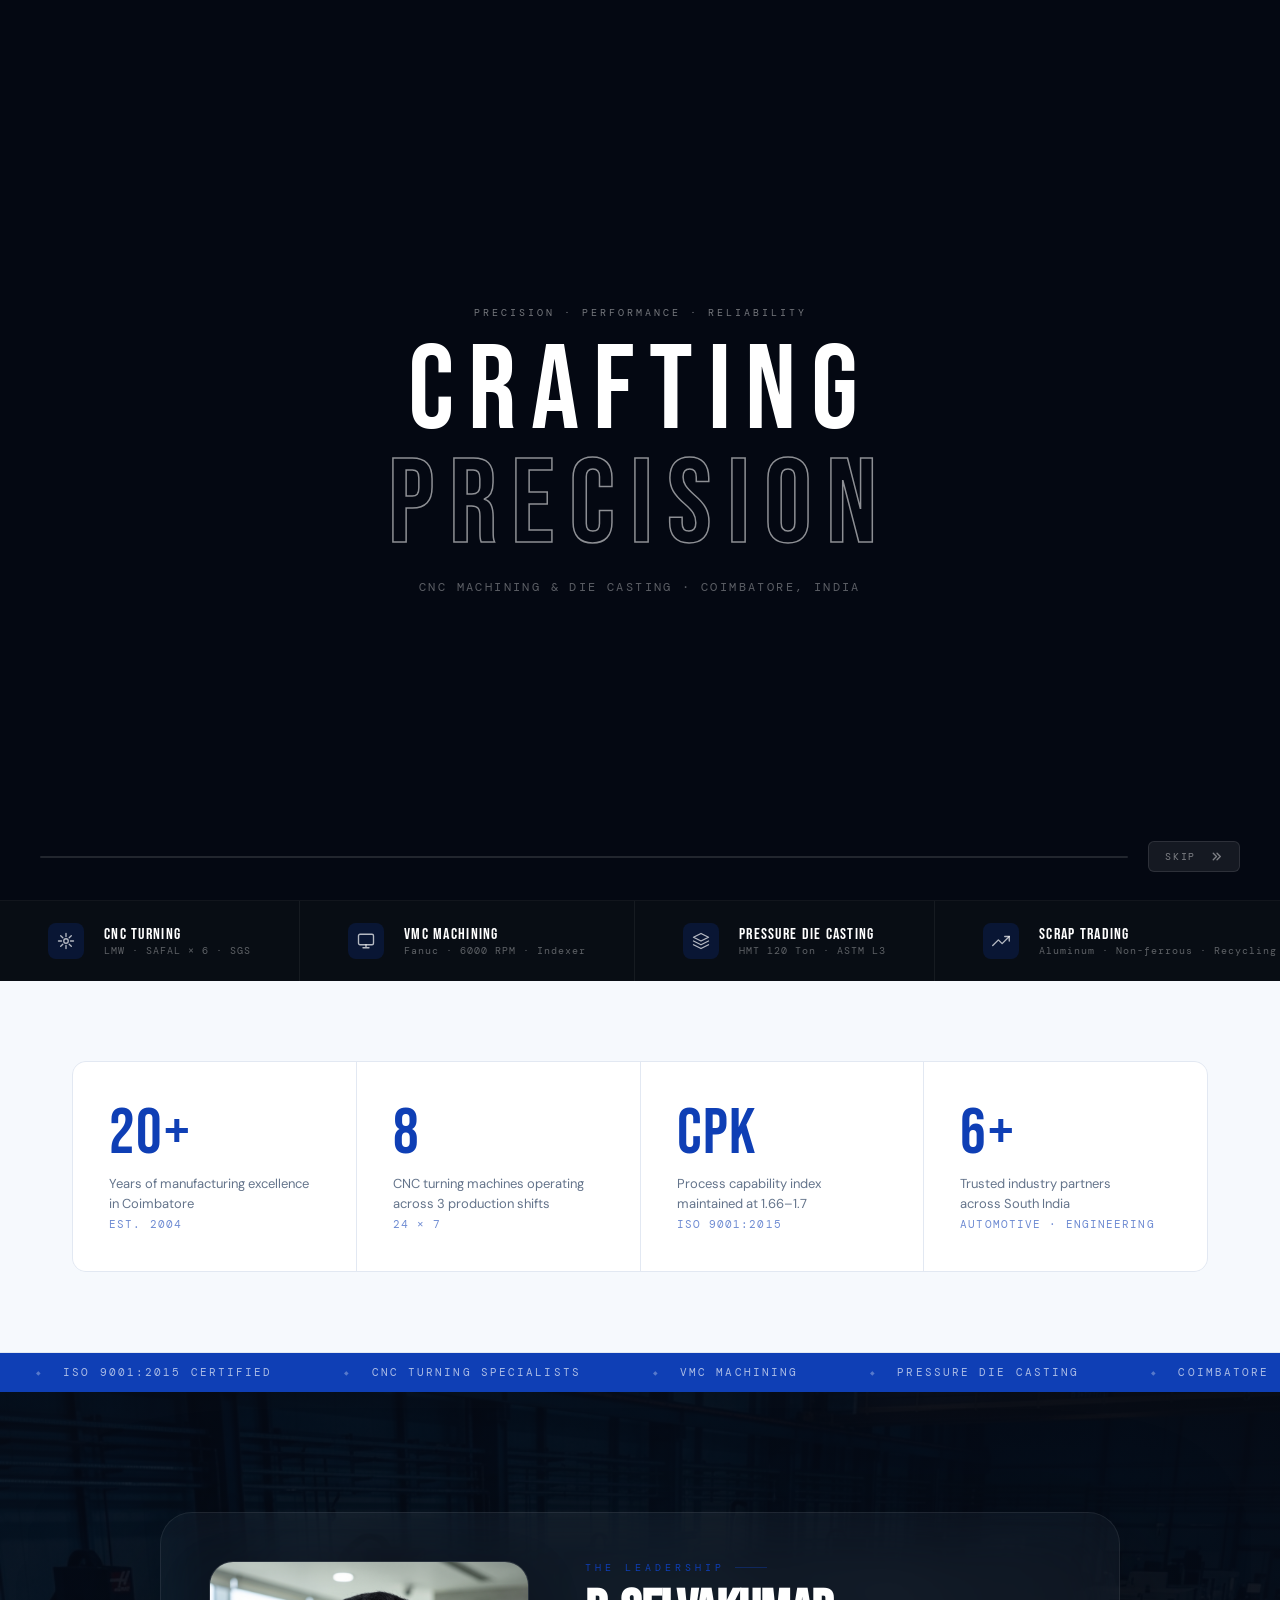
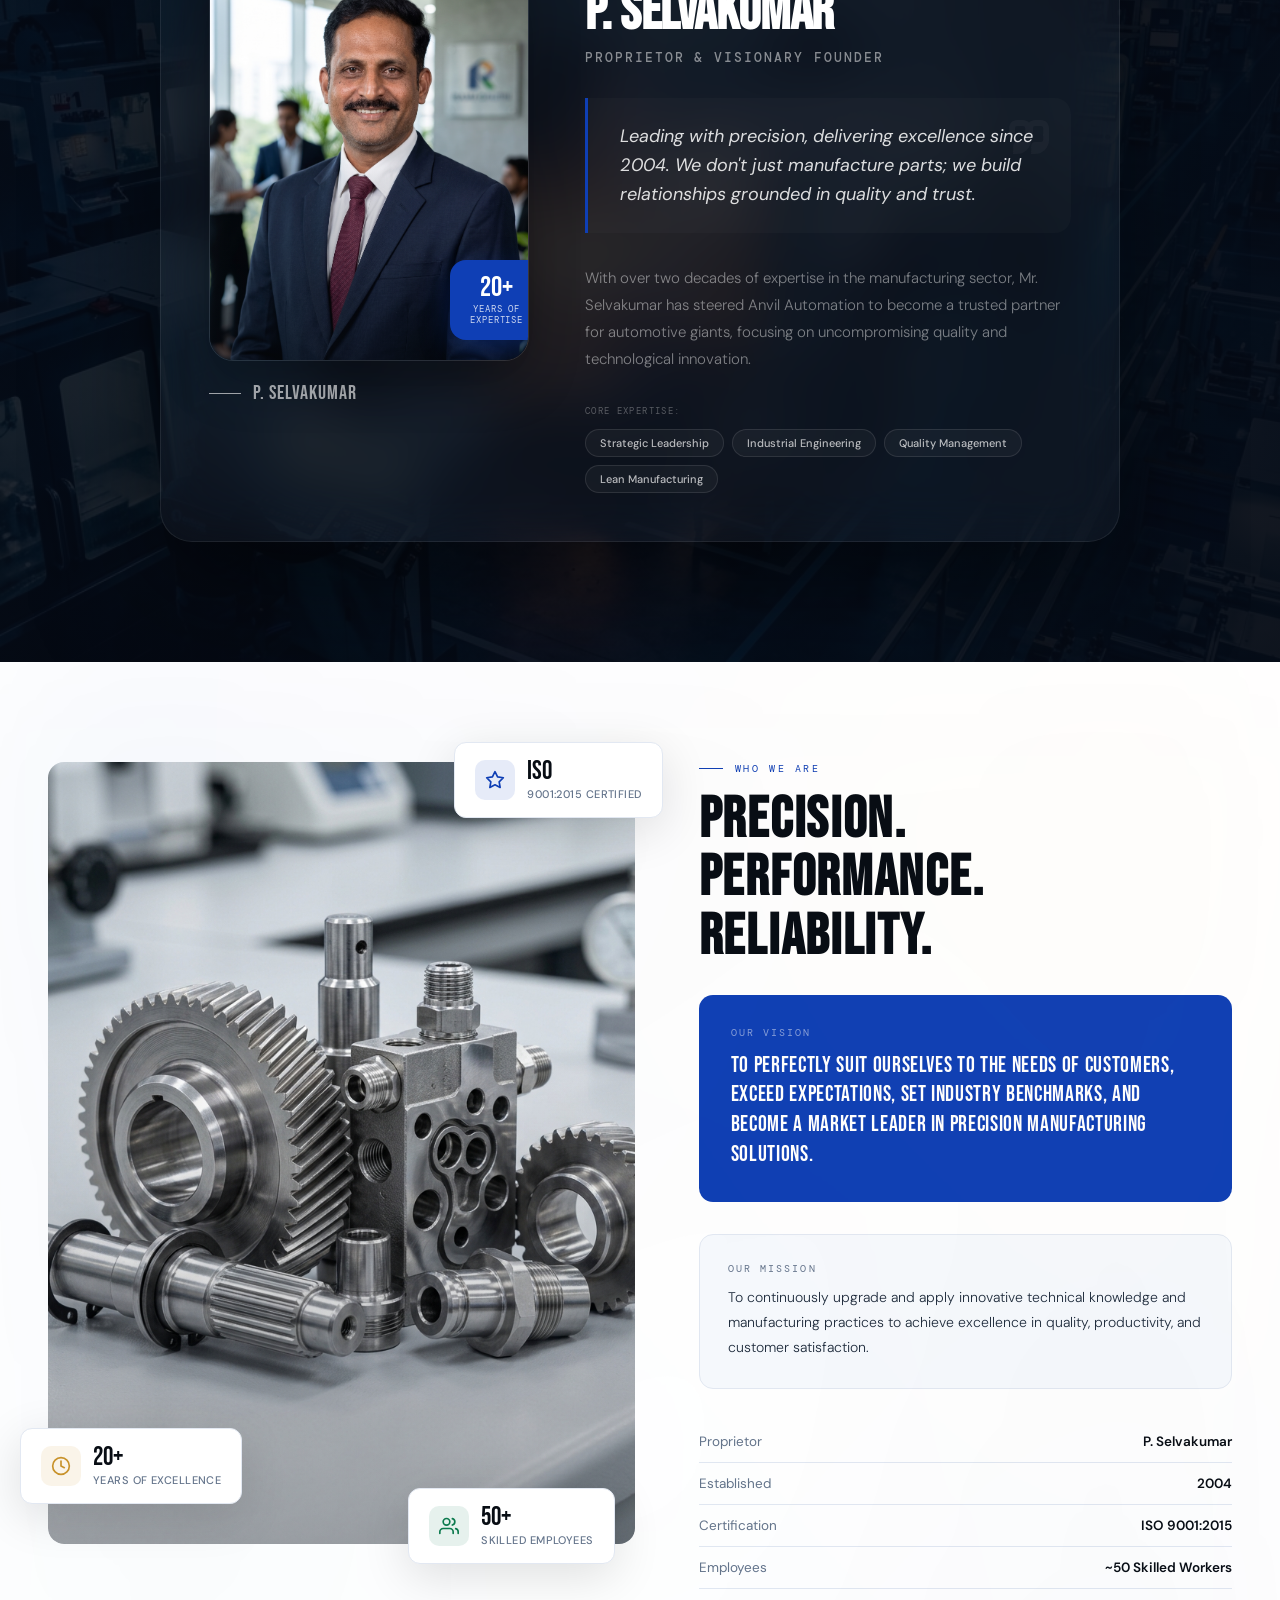
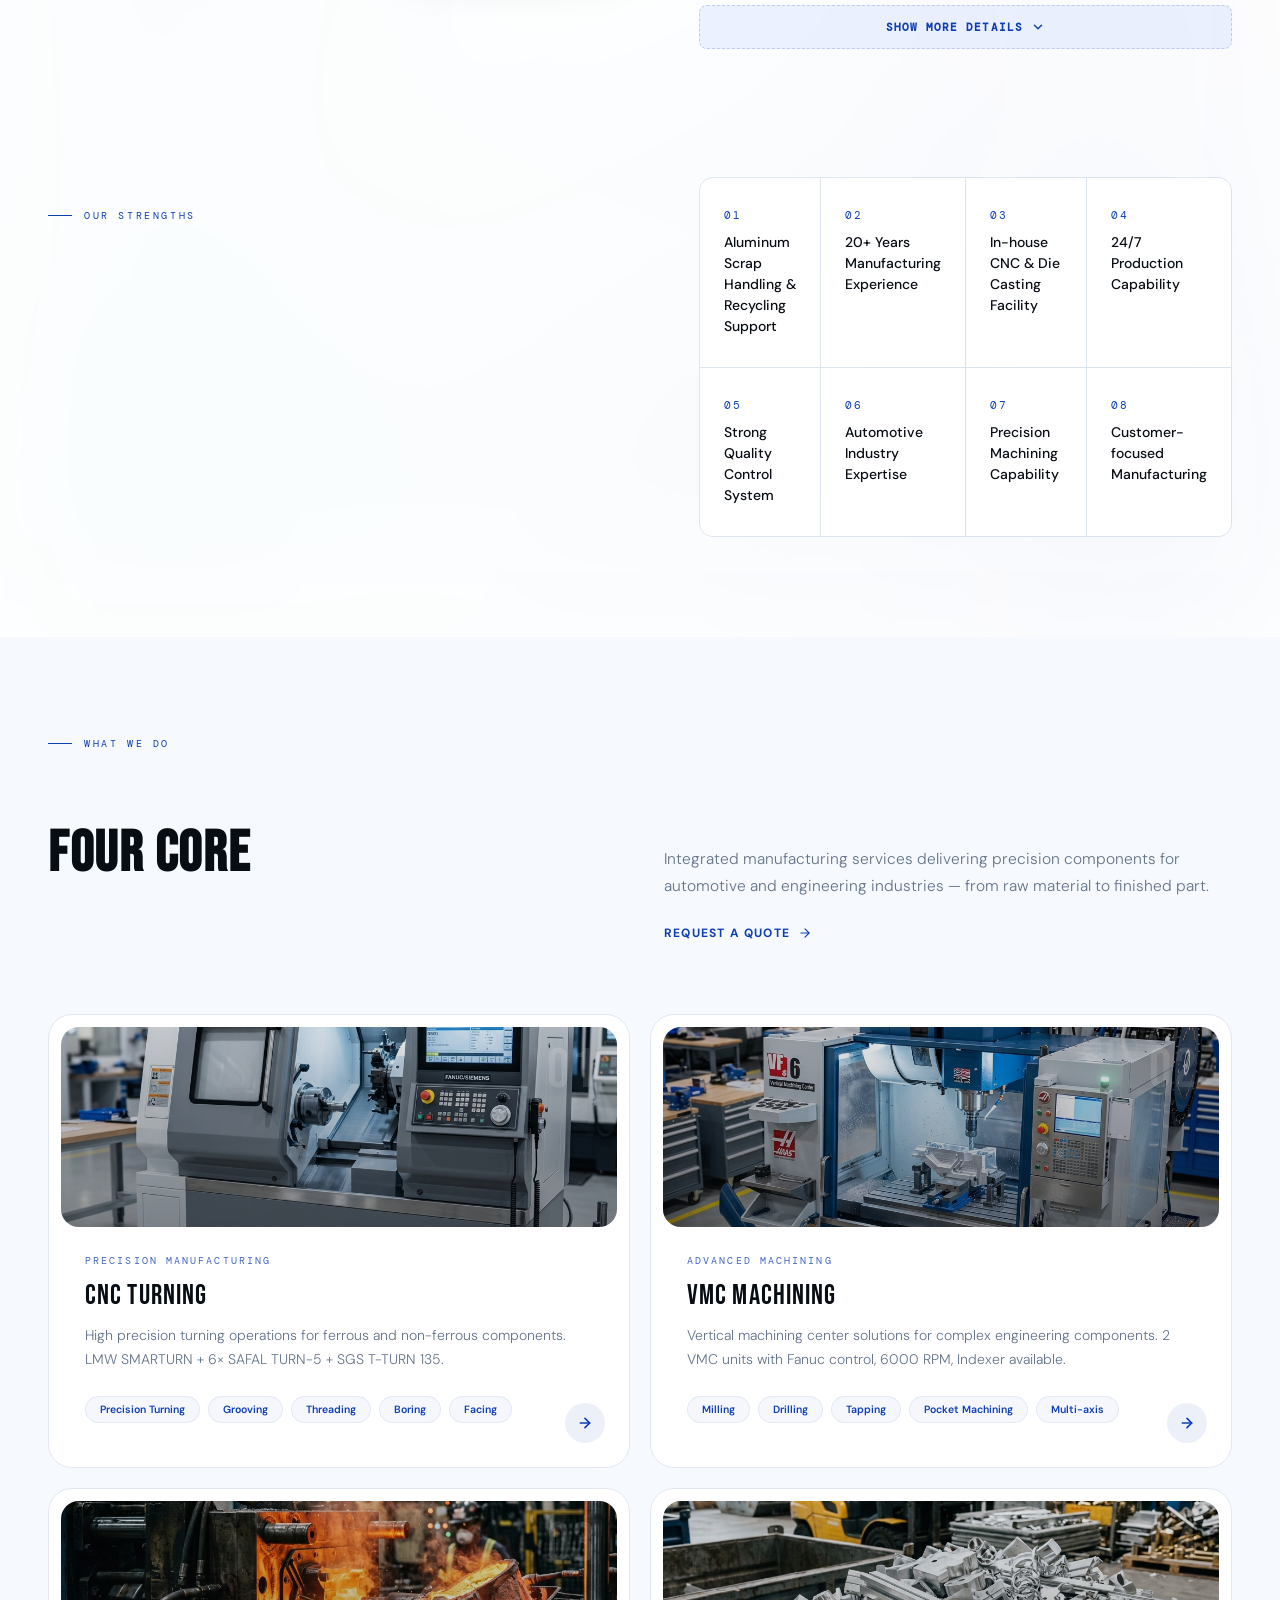
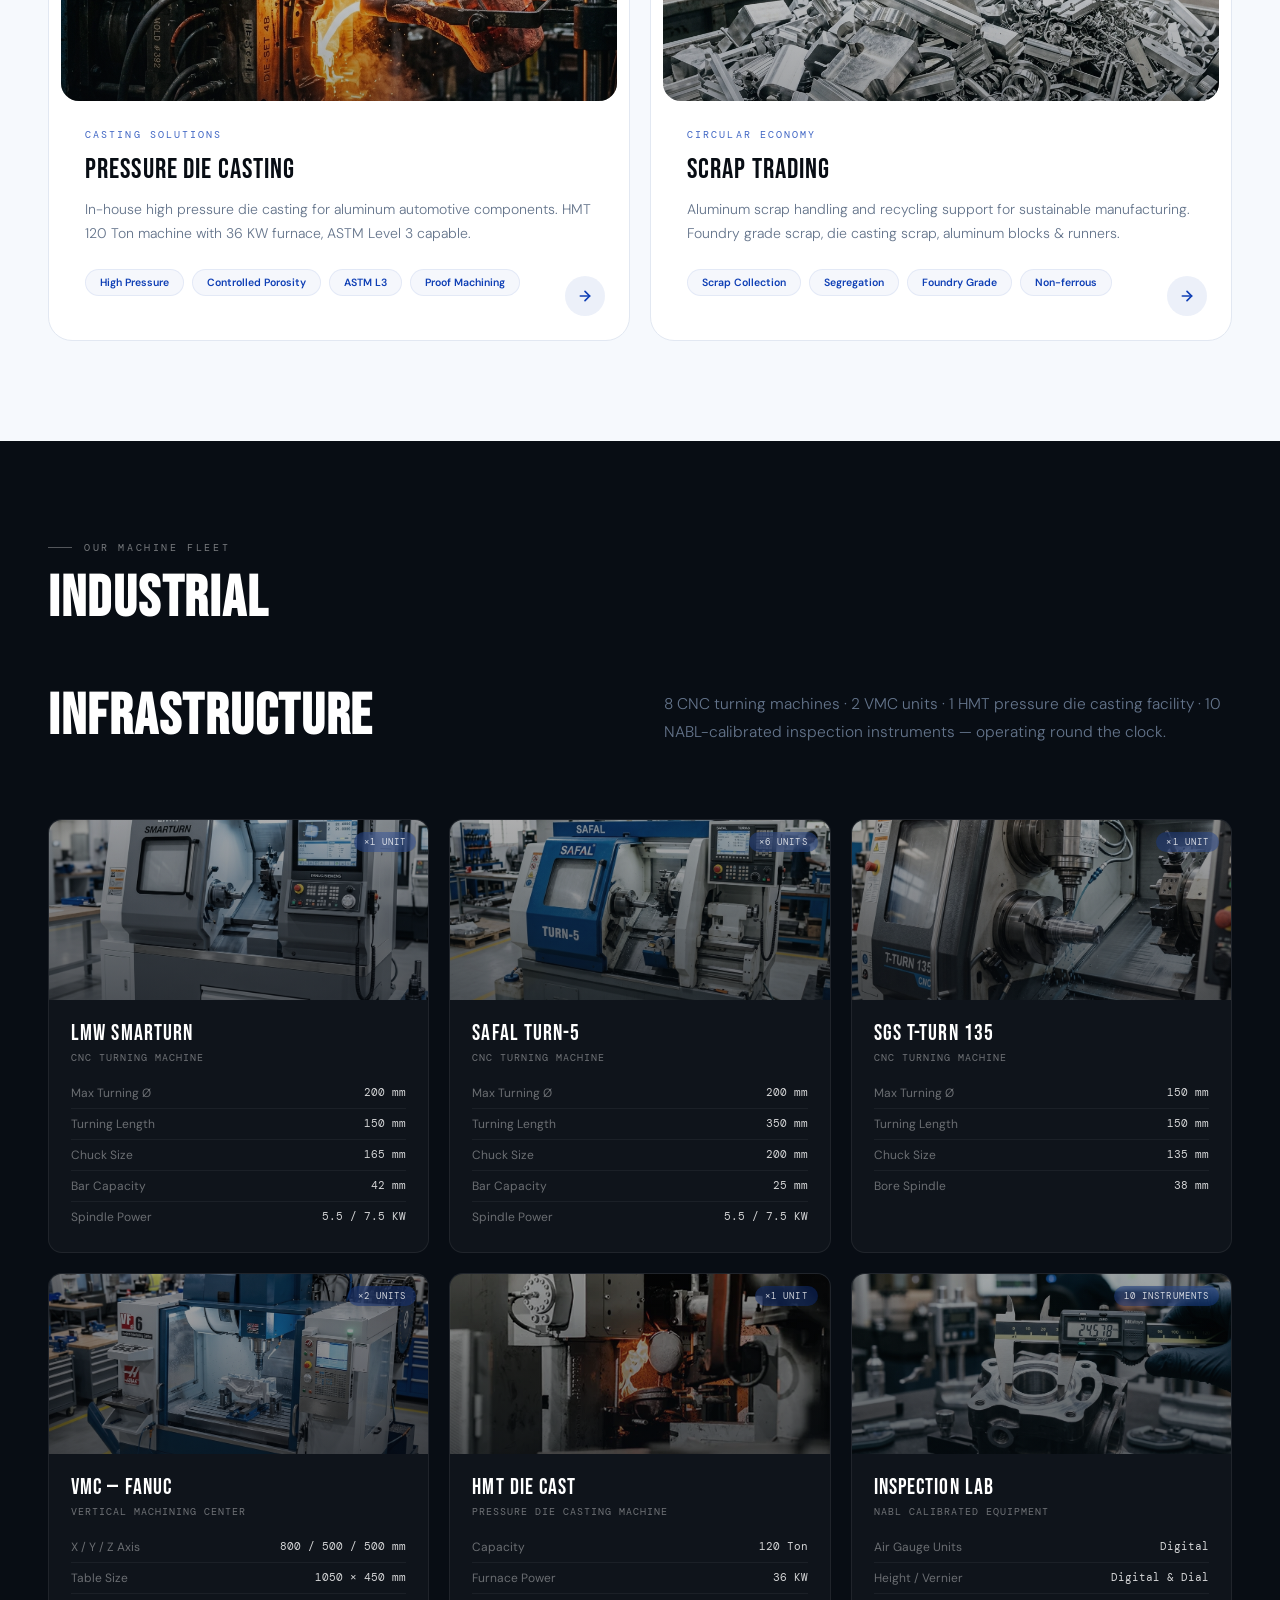
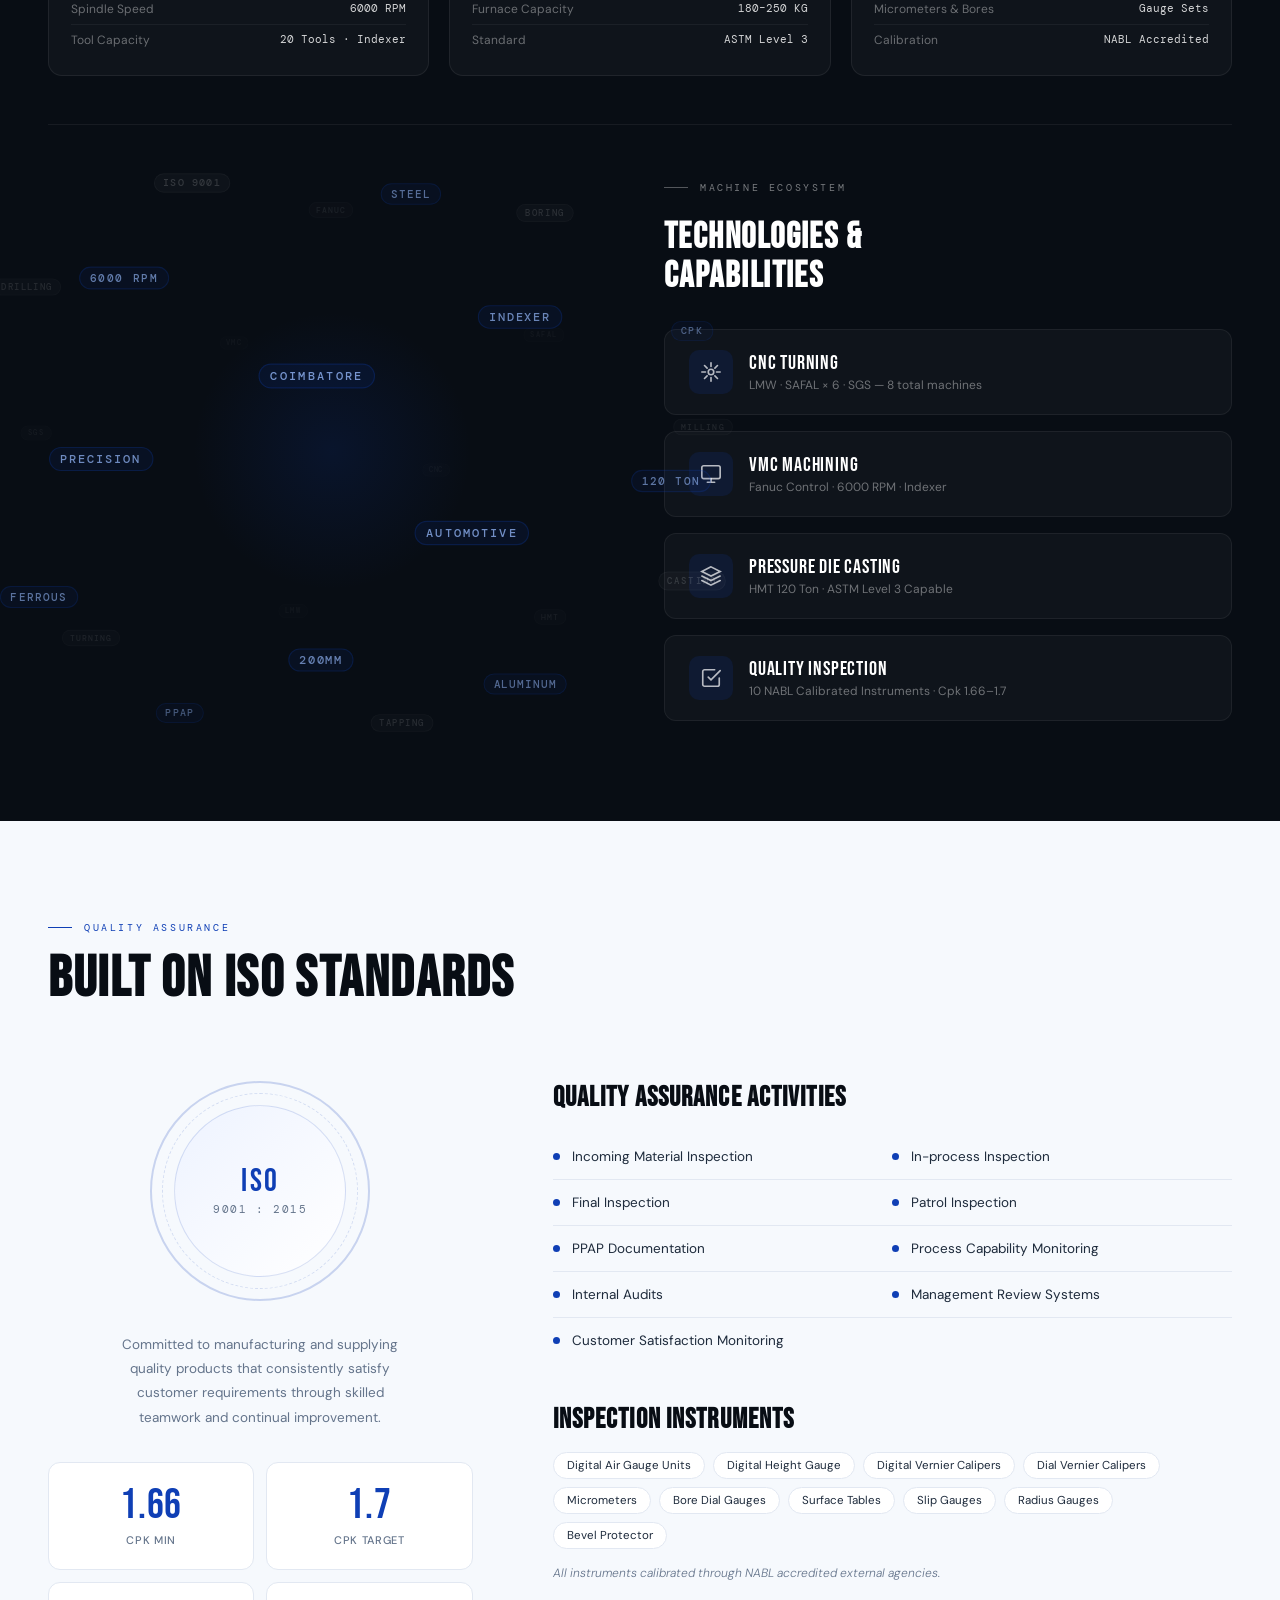
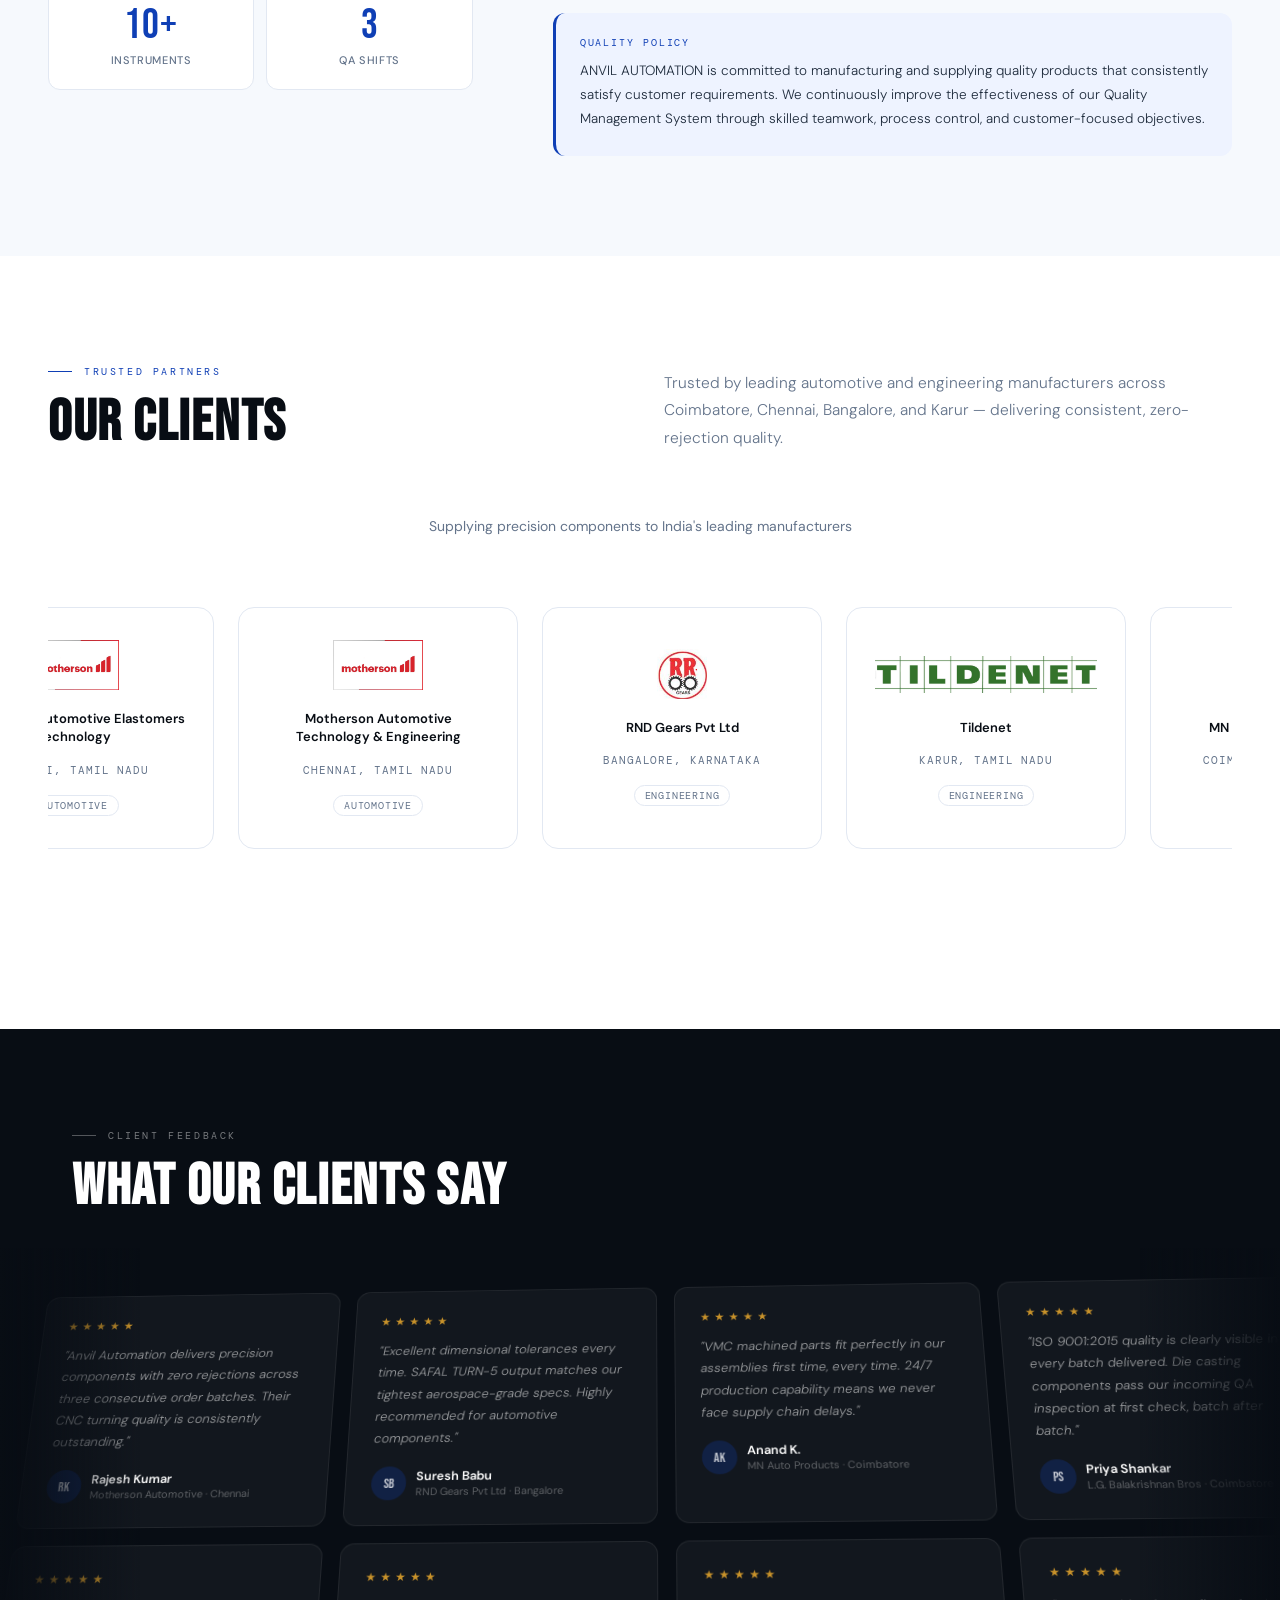
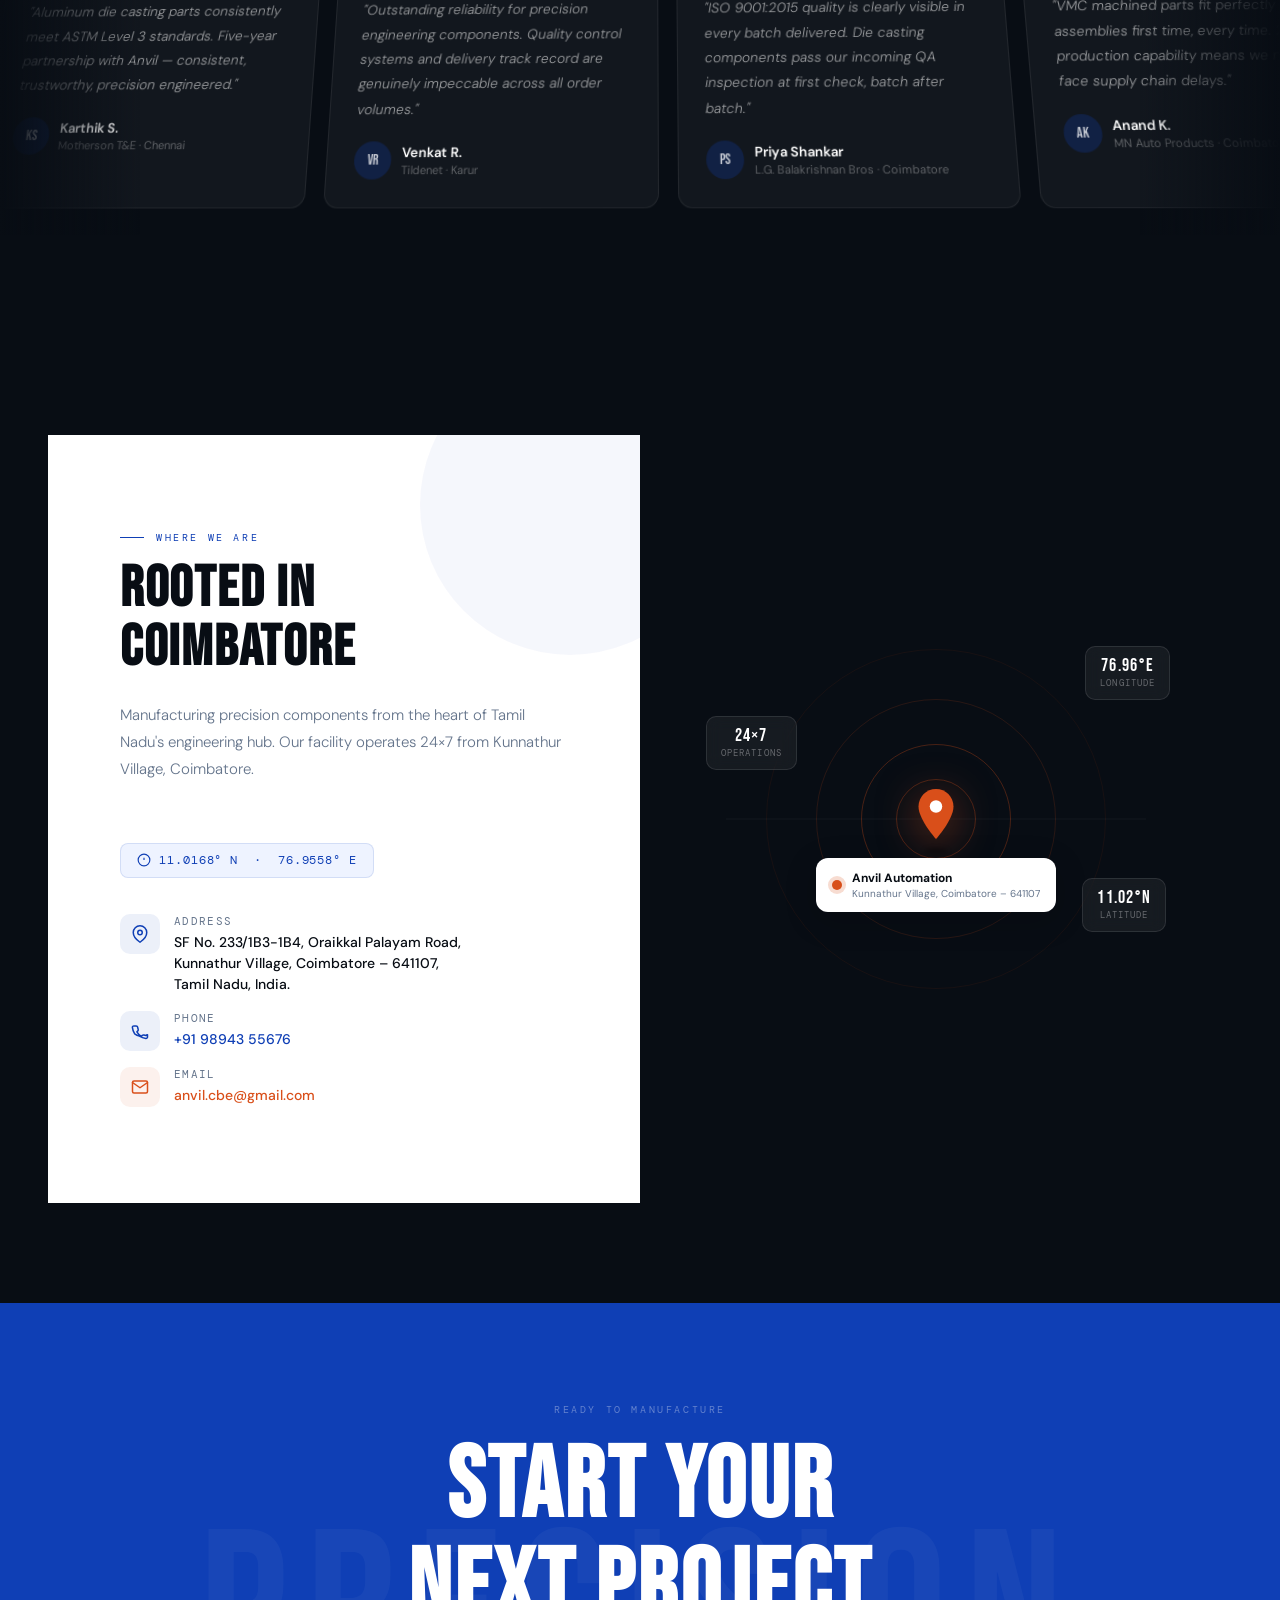
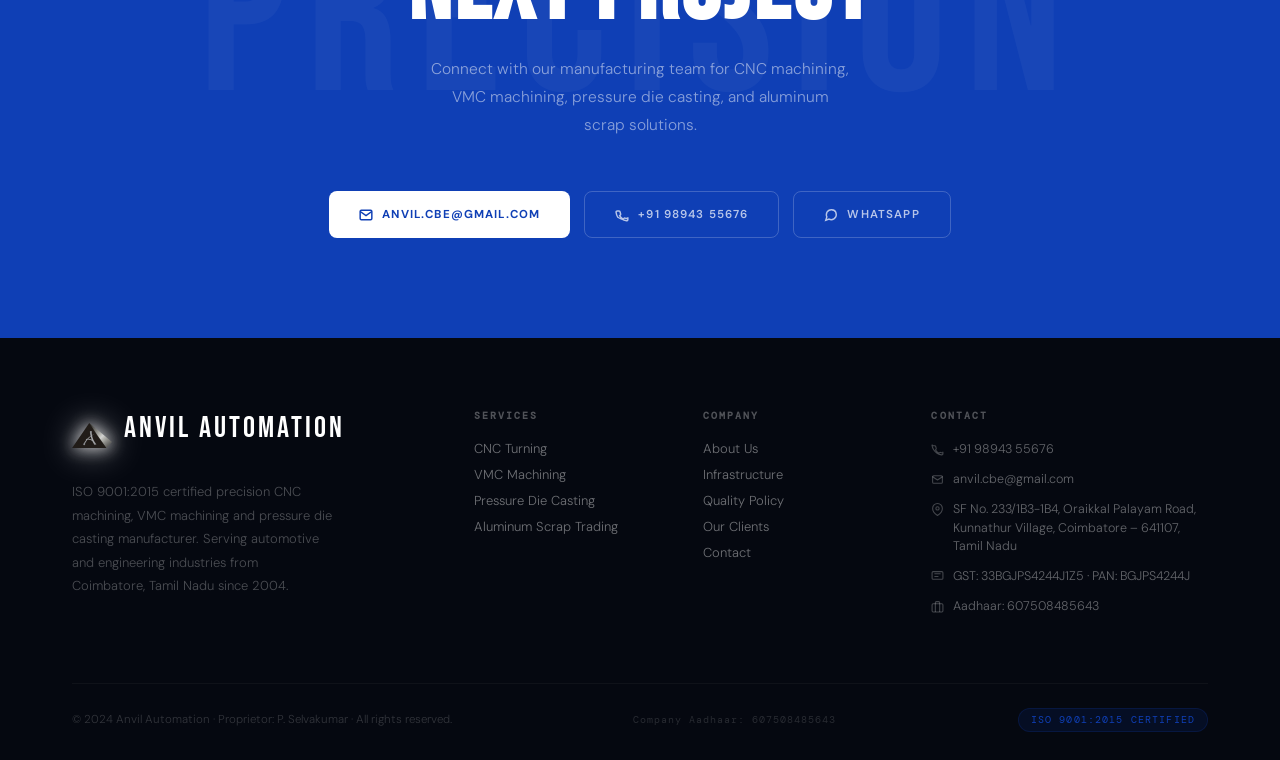
==== index.html @ 71ab4eb5 "updated the intro animation" ====
<!DOCTYPE html>
<html lang="en">

<head>
  <meta charset="UTF-8">
  <meta name="viewport" content="width=device-width, initial-scale=1.0">
  <title>Anvil Automation — Precision CNC Machining & Die Casting, Coimbatore</title>
  <meta name="description"
    content="ISO 9001:2015 certified CNC machining, VMC machining and pressure die casting manufacturer in Coimbatore, Tamil Nadu since 2004.">
  <link rel="preconnect" href="https://fonts.googleapis.com">
  <link
    href="https://fonts.googleapis.com/css2?family=Bebas+Neue&family=DM+Sans:ital,wght@0,300;0,400;0,500;0,600;1,300&family=DM+Mono:wght@400;500&display=swap"
    rel="stylesheet">
  <link rel="stylesheet" href="css/anvil_automation_v2.css">
</head>

<body>

  <!-- INTRO ANIMATION -->
  <div id="introOverlay">
    <!-- Background Video -->
    <video id="introVideo" autoplay muted playsinline>
      <source src="assets/video/anvil_auto.mp4" type="video/mp4">
    </video>

    <!-- Dark gradient layers for legibility -->
    <div class="intro-layer intro-grad-top"></div>
    <div class="intro-layer intro-grad-bottom"></div>
    <div class="intro-layer intro-vignette"></div>

    <!-- Center: Cinematic Title -->
    <div class="intro-center">
      <div class="intro-eyebrow">Precision · Performance · Reliability</div>
      <div class="intro-title-wrap">
        <span class="intro-title-word">CRAFTING</span>
        <span class="intro-title-word accent">PRECISION</span>
      </div>
      <div class="intro-sub">CNC Machining &amp; Die Casting · Coimbatore, India</div>
    </div>

    <!-- Bottom: Progress bar + Skip -->
    <div class="intro-footer">
      <div class="intro-progress-track">
        <div class="intro-progress-bar" id="introProgressBar"></div>
      </div>
      <button class="intro-skip" onclick="skipIntro()">Skip&nbsp;<svg viewBox="0 0 24 24">
          <polyline points="13 18 19 12 13 6" />
          <polyline points="6 18 12 12 6 6" />
        </svg></button>
    </div>
  </div>

  <!-- CURSOR -->
  <div id="cDot"></div>
  <div id="cRing"></div>
  <!-- PROGRESS -->
  <div id="prog"></div>

  <!-- FLOATING CONTACT DOCK -->
  <div class="dock" id="mainDock">
    <div class="dock-item">
      <a href="https://wa.me/919894355676" target="_blank" class="dock-btn wa">
        <svg viewBox="0 0 24 24" fill="currentColor"><path d="M17.472 14.382c-.297-.149-1.758-.867-2.03-.967-.273-.099-.471-.148-.67.15-.197.297-.767.966-.94 1.164-.173.199-.347.223-.644.075-.297-.15-1.255-.463-2.39-1.475-.883-.788-1.48-1.761-1.653-2.059-.173-.297-.018-.458.13-.606.134-.133.298-.347.446-.52.149-.174.198-.298.298-.497.099-.198.05-.371-.025-.52-.075-.149-.669-1.612-.916-2.207-.242-.579-.487-.5-.669-.51-.173-.008-.371-.01-.57-.01-.198 0-.52.074-.792.372-.272.297-1.04 1.016-1.04 2.479 0 1.462 1.065 2.875 1.213 3.074.149.198 2.096 3.2 5.077 4.487.709.306 1.262.489 1.694.625.712.227 1.36.195 1.871.118.571-.085 1.758-.719 2.006-1.413.248-.694.248-1.289.173-1.413-.074-.124-.272-.198-.57-.347m-5.421 7.403h-.004a9.87 9.87 0 01-5.031-1.378l-.361-.214-3.741.982.998-3.648-.235-.374a9.86 9.86 0 01-1.51-5.26c.001-5.45 4.436-9.884 9.888-9.884 2.64 0 5.122 1.03 6.988 2.898a9.825 9.825 0 012.893 6.994c-.003 5.45-4.437 9.884-9.885 9.884m8.413-18.297A11.815 11.815 0 0012.05 0C5.495 0 .16 5.335.157 11.892c0 2.096.547 4.142 1.588 5.945L.057 24l6.305-1.654a11.882 11.882 0 005.683 1.448h.005c6.554 0 11.89-5.335 11.893-11.893a11.821 11.821 0 00-3.48-8.413Z"/></svg>
      </a>
      <div class="dock-tip">WhatsApp</div>
    </div>
    <div class="dock-item">
      <a href="tel:+919894355676" class="dock-btn ph">
        <svg viewBox="0 0 24 24" fill="none" stroke="currentColor" stroke-width="2" stroke-linecap="round" stroke-linejoin="round"><path d="M22 16.92v3a2 2 0 01-2.18 2 19.79 19.79 0 01-8.63-3.07 19.5 19.5 0 01-6.29-6.29 19.79 19.79 0 01-3.07-8.67A2 2 0 013.83 5h3a2 2 0 012 1.72c.127.96.361 1.903.7 2.81a2 2 0 01-.45 2.11L8.09 12.62a16 16 0 006.29 6.29l1.38-1.09a2 2 0 012.11-.45c.907.339 1.85.573 2.81.7A2 2 0 0122 19.92z"/></svg>
      </a>
      <div class="dock-tip">Call Us</div>
    </div>
    <div class="dock-sep"></div>
    <div class="dock-item dock-item-center">
      <button class="dock-btn chatbot" onclick="openChatbot()">
        <img src="assets/images/chatbot.png" alt="Live Chat Bot" class="chatbot-icon-img">
      </button>
      <div class="dock-tip">Axis AI</div>
    </div>
    <div class="dock-sep"></div>
    <div class="dock-item">
      <a href="mailto:anvil.cbe@gmail.com" class="dock-btn em">
        <svg viewBox="0 0 24 24" fill="none" stroke="currentColor" stroke-width="2" stroke-linecap="round" stroke-linejoin="round"><rect x="3" y="5" width="18" height="14" rx="2"/><path d="M3 7l9 6 9-6"/></svg>
      </a>
      <div class="dock-tip">Email</div>
    </div>
    <div class="dock-item">
      <a href="https://maps.google.com/?q=Anvil+Automation+Coimbatore" target="_blank" class="dock-btn mp">
        <svg viewBox="0 0 24 24" fill="none" stroke="currentColor" stroke-width="2" stroke-linecap="round" stroke-linejoin="round"><path d="M21 10c0 7-9 13-9 13s-9-6-9-13a9 9 0 0118 0z"/><circle cx="12" cy="10" r="3"/></svg>
      </a>
      <div class="dock-tip">Location</div>
    </div>
  </div>

  <!-- NAV -->
  <nav id="mainNav">
    <a href="#hero" class="nav-brand">
      <div class="nav-logo-wrap">
        <img src="assets/images/logo1.png" alt="Anvil Automation" class="nav-logo-img">
      </div>
      <div class="nav-brand-text">
        <span class="nav-brand-name">ANVIL AUTOMATION</span>
        <span class="nav-brand-tag">ISO 9001:2015 · Est. 2004</span>
      </div>
    </a>
    <div class="nav-links">
      <a href="#hero">Home</a>
      <a href="#about">About</a>
      <a href="#services">Services</a>
      <a href="#infrastructure">Infra</a>
      <a href="#quality">Quality</a>
      <a href="#clients">Clients</a>
      <a href="#contact">Contact</a>
    </div>
    <div class="nav-right">
      <a href="tel:+919894355676" class="btn-sm ghost">
        <svg width="14" height="14" stroke="currentColor" fill="none" stroke-width="2" stroke-linecap="round" stroke-linejoin="round" viewBox="0 0 24 24">
          <path d="M22 16.92v3a2 2 0 01-2.18 2 19.79 19.79 0 01-8.63-3.07 19.5 19.5 0 01-6.29-6.29 19.79 19.79 0 01-3.07-8.67A2 2 0 013.83 5h3a2 2 0 012 1.72c.127.96.361 1.903.7 2.81a2 2 0 01-.45 2.11L8.09 12.62a16 16 0 006.29 6.29l1.38-1.09a2 2 0 012.11-.45c.907.339 1.85.573 2.81.7A2 2 0 0122 19.92z"/>
        </svg>
        Call Us
      </a>
      <a href="mailto:anvil.cbe@gmail.com" class="btn-sm solid">
        <svg width="14" height="14" stroke="currentColor" fill="none" stroke-width="2" stroke-linecap="round" stroke-linejoin="round" viewBox="0 0 24 24">
          <rect x="3" y="5" width="18" height="14" rx="2"/>
          <path d="M3 7l9 6 9-6"/>
        </svg>
        Get a Quote
      </a>
      <button class="ham" id="hamBtn" onclick="toggleMob()" aria-label="Menu">
        <span></span><span></span><span></span>
      </button>
    </div>
  </nav>

  <!-- MOBILE NAV DRAWER -->
  <div class="mob-nav" id="mobNav">
    <button class="mob-close" onclick="toggleMob()" aria-label="Close Menu">
      <svg viewBox="0 0 24 24" width="24" height="24" stroke="currentColor" fill="none" stroke-width="2">
        <line x1="18" y1="6" x2="6" y2="18"></line>
        <line x1="6" y1="6" x2="18" y2="18"></line>
      </svg>
    </button>
    <div class="mob-inner">
      <div class="mob-header">
        <div class="mob-brand">
          <img src="assets/images/logo1.png" alt="Anvil Automation" class="mob-brand-logo">
          <div class="mob-brand-info">
            <div class="mob-brand-name">ANVIL AUTOMATION</div>
            <div class="mob-brand-tag">ISO 9001:2015 · Est. 2004</div>
          </div>
        </div>
      </div>

      <nav class="mob-links">
        <a href="#hero" onclick="toggleMob()">Home</a>
        <a href="#about" onclick="toggleMob()">About</a>
        <a href="#services" onclick="toggleMob()">Services</a>
        <a href="#infrastructure" onclick="toggleMob()">Infrastructure</a>
        <a href="#quality" onclick="toggleMob()">Quality</a>
        <a href="#clients" onclick="toggleMob()">Clients</a>
        <a href="#contact" onclick="toggleMob()">Contact</a>
      </nav>

      <div class="mob-footer">
        <div class="mob-copyright">PRECISION CNC & DIE CASTING · COIMBATORE, INDIA</div>
      </div>
    </div>
  </div>

  <!-- HERO -->
  <section id="hero">
    <div class="hero-video-wrap">
      <!-- Manufacturing bg slideshow -->
      <div class="hero-slideshow" id="heroSlideshow">
        <img src="assets/images/hero_factory_bg.png" alt="Anvil Automation Advanced Manufacturing Facility"
          class="hero-slide active">
        <img src="assets/images/lmw_smarturn.png" alt="Precision CNC Turning Excellence" class="hero-slide">
        <img src="assets/images/vmc_machine.png" alt="High-Speed VMC Machining" class="hero-slide">
        <img src="assets/images/die_casting.png" alt="Premium Pressure Die Casting" class="hero-slide">
      </div>
      <div class="hero-overlay"></div>
    </div>
    <div class="meteors" id="meteorLayer"></div>

    <div class="hero-inner">
      <div class="hero-badge">
        <div class="hero-badge-dot"></div>
        <span class="hero-badge-txt">Est. 2004 · Coimbatore, India · ISO 9001:2015 Certified</span>
      </div>
      <div class="hero-wordmark">
        <span class="hero-anvil">ANVIL</span>
        <span class="hero-auto">AUTOMATION</span>
      </div>
      <p class="hero-desc">Precision CNC machining, VMC machining & pressure die casting for Automotive and General
        Engineering industries. Trusted South India manufacturing partner for 20+ years.</p>
      <div class="hero-actions">
        <a href="mailto:anvil.cbe@gmail.com" class="btn-hero-p">
          Get a Quote
          <svg viewBox="0 0 24 24" stroke="currentColor" fill="none" stroke-width="2" stroke-linecap="round" stroke-linejoin="round">
            <line x1="5" y1="12" x2="19" y2="12" />
            <polyline points="12 5 19 12 12 19" />
          </svg>
        </a>
        <a href="#services" class="btn-hero-g">Explore Capabilities</a>
      </div>
    </div>

    <!-- Stats bottom-right -->
    <div class="hero-stats">
      <div class="hs">
        <div class="hs-n">20+</div>
        <div class="hs-l">Years Active</div>
      </div>
      <div class="hs">
        <div class="hs-n">50+</div>
        <div class="hs-l">Employees</div>
      </div>
      <div class="hs">
        <div class="hs-n">8</div>
        <div class="hs-l">CNC Machines</div>
      </div>
      <div class="hs">
        <div class="hs-n">3</div>
        <div class="hs-l">Shifts / 24×7</div>
      </div>
    </div>

    <div class="hero-coords">
      Coimbatore · Tamil Nadu · India<br>
      Kunnathur Village · Coimbatore – 641107
    </div>
    
  </section>

  <!-- CAPABILITIES STRIP -->
  <div class="caps-strip">
    <div class="caps-track" id="capsTrack"></div>
  </div>

  <!-- IMPACT NUMBERS -->
  <div class="impact">
    <div class="impact-inner">
      <div class="imp-card" data-reveal data-delay="1">
        <div class="imp-num">20+</div>
        <div class="imp-label">Years of manufacturing excellence<br>in Coimbatore</div>
        <div class="imp-sub">Est. 2004</div>
      </div>
      <div class="imp-card" data-reveal data-delay="2">
        <div class="imp-num">8</div>
        <div class="imp-label">CNC turning machines operating<br>across 3 production shifts</div>
        <div class="imp-sub">24 × 7</div>
      </div>
      <div class="imp-card" data-reveal data-delay="3">
        <div class="imp-num">Cpk</div>
        <div class="imp-label">Process capability index<br>maintained at 1.66–1.7</div>
        <div class="imp-sub">ISO 9001:2015</div>
      </div>
      <div class="imp-card" data-reveal data-delay="4">
        <div class="imp-num">6+</div>
        <div class="imp-label">Trusted industry partners<br>across South India</div>
        <div class="imp-sub">Automotive · Engineering</div>
      </div>
    </div>
  </div>

  <!-- TICKER -->
  <div class="ticker-band">
    <div class="ticker-track" id="tickerTrack"></div>
  </div>

  <!-- Owner Profile Section -->
  <div class="owner-section" id="leadership" data-reveal="up">
    <!-- Manufacturing bg slideshow (immersive background) -->
    <div class="owner-bg-slideshow">
      <div class="hero-slideshow" id="ownerSlideshow">
        <img src="assets/images/hero_factory_bg.png" alt="Anvil Automation Facility" class="hero-slide active">
        <img src="assets/images/lmw_smarturn.png" alt="Precision Manufacturing" class="hero-slide">
        <img src="assets/images/vmc_machine.png" alt="Advanced Machining" class="hero-slide">
        <img src="assets/images/die_casting.png" alt="Die Casting Excellence" class="hero-slide">
      </div>
      <div class="owner-bg-overlay"></div>
    </div>

    <div class="owner-card">
      <div class="owner-img-side">
        <div class="owner-img-wrap">
          <img src="assets/images/owner_img.png" alt="P. Selvakumar - Proprietor" class="owner-img">
          <div class="owner-img-overlay"></div>
          <div class="owner-exp-badge">
            <span class="exp-num">20+</span>
            <span class="exp-txt">Years of<br>Expertise</span>
          </div>
        </div>
        <div class="owner-signature">
          <div class="sig-line"></div>
          <span class="sig-text">P. Selvakumar</span>
        </div>
      </div>
      
      <div class="owner-info">
        <div class="owner-header">
          <div class="owner-eyebrow">The Leadership</div>
          <h2 class="owner-name-display">P. Selvakumar</h2>
          <div class="owner-title">Proprietor & Visionary Founder</div>
        </div>
        
        <div class="owner-quote-box">
          <svg class="quote-icon" viewBox="0 0 24 24" fill="currentColor">
            <path d="M14.017 21L14.017 18C14.017 16.8954 14.9124 16 16.017 16H19.017C19.5693 16 20.017 15.5523 20.017 15V9C20.017 8.44772 19.5693 8 19.017 8H16.017C15.4647 8 15.017 8.44772 15.017 9V12C15.017 12.5523 14.5693 13 14.017 13H13.017C12.4647 13 12.017 12.5523 12.017 12V9C12.017 6.79086 13.8079 5 16.017 5H19.017C21.2261 5 23.017 6.79086 23.017 9V15C23.017 18.866 19.883 22 16.017 22H14.017V21ZM5.017 21L5.017 18C5.017 16.8954 5.91243 16 7.017 16H10.017C10.5693 16 11.017 15.5523 11.017 15V9C11.017 8.44772 10.5693 8 10.017 8H7.017C6.46472 8 6.017 8.44772 6.017 9V12C6.017 12.5523 5.5693 13 5.017 13H4.017C3.46472 13 3.017 12.5523 3.017 12V9C3.017 6.79086 4.80786 5 7.017 5H10.017C12.2261 5 14.017 6.79086 14.017 9V15C14.017 18.866 10.883 22 7.017 22H5.017V21Z" />
          </svg>
          <div class="owner-quote">Leading with precision, delivering excellence since 2004. We don't just manufacture parts; we build relationships grounded in quality and trust.</div>
        </div>
        
        <p class="owner-bio">With over two decades of expertise in the manufacturing sector, Mr. Selvakumar has steered Anvil Automation to become a trusted partner for automotive giants, focusing on uncompromising quality and technological innovation.</p>
        
        <div class="owner-expertise">
          <div class="expertise-label">Core Expertise:</div>
          <div class="expertise-tags">
            <span class="exp-tag">Strategic Leadership</span>
            <span class="exp-tag">Industrial Engineering</span>
            <span class="exp-tag">Quality Management</span>
            <span class="exp-tag">Lean Manufacturing</span>
          </div>
        </div>
      </div>
    </div>
  </div>
  <!-- WHO WE ARE -->
  <section id="about" class="about-sec">
    <div class="about-rich-bg">
      <div class="mesh-grad"></div>
      <div class="industrial-pattern"></div>
    </div>
    <div class="about-wrap">
      <div class="about-layout">
        <!-- Media column -->
        <div data-reveal="left">
          <div class="about-media">
            <div class="about-main-img">
              <img src="assets/images/precision_parts.png" alt="High-Precision Quality Inspection at Anvil Automation">
              <div class="about-img-overlay"></div>
            </div>
            <!-- Floating badges -->
            <div class="about-badge ab1">
              <div class="ab-icon blue"><svg viewBox="0 0 24 24" fill="currentColor">
                  <path d="M12 2l3.09 6.26L22 9.27l-5 4.87L18.18 21 12 17.77 5.82 21 7 14.14l-5-4.87 6.91-1.01L12 2z" />
                </svg></div>
              <div>
                <div class="ab-n">ISO</div>
                <div class="ab-l">9001:2015 Certified</div>
              </div>
            </div>
            <div class="about-badge ab2">
              <div class="ab-icon gold"><svg viewBox="0 0 24 24" fill="none" stroke="currentColor" stroke-width="2" stroke-linecap="round" stroke-linejoin="round">
                  <circle cx="12" cy="12" r="10" />
                  <polyline points="12 6 12 12 16 14" />
                </svg></div>
              <div>
                <div class="ab-n">20+</div>
                <div class="ab-l">Years of Excellence</div>
              </div>
            </div>
            <div class="about-badge ab3">
              <div class="ab-icon green"><svg viewBox="0 0 24 24" fill="none" stroke="currentColor" stroke-width="2" stroke-linecap="round" stroke-linejoin="round">
                  <path d="M17 21v-2a4 4 0 00-4-4H5a4 4 0 00-4 4v2" />
                  <circle cx="9" cy="7" r="4" />
                  <path d="M23 21v-2a4 4 0 00-3-3.87" />
                  <path d="M16 3.13a4 4 0 010 7.75" />
                </svg></div>
              <div>
                <div class="ab-n">50+</div>
                <div class="ab-l">Skilled Employees</div>
              </div>
            </div>
          </div>
        </div>

        <!-- Text column -->
        <div class="about-content" data-reveal="right">
          <div class="eyebrow">Who We Are</div>
          <h2 class="sec-h reveal-text" style="margin-bottom:28px">
            <span>Precision.</span><span>Performance.</span><span>Reliability.</span>
          </h2>

          <div class="about-vision">
            <div class="about-vision-label">Our Vision</div>
            <div class="about-vision-text">To perfectly suit ourselves to the needs of customers, exceed expectations,
              set industry benchmarks, and become a market leader in precision manufacturing solutions.</div>
          </div>

          <div class="about-mission">
            <div class="about-mission-label">Our Mission</div>
            <div class="about-mission-text">To continuously upgrade and apply innovative technical knowledge and
              manufacturing practices to achieve excellence in quality, productivity, and customer satisfaction.</div>
          </div>

          <div class="kv-table">
            <div class="kv-r"><span class="kv-k">Proprietor</span><span class="kv-v">P. Selvakumar</span></div>
            <div class="kv-r"><span class="kv-k">Established</span><span class="kv-v">2004</span></div>
            <div class="kv-r"><span class="kv-k">Certification</span><span class="kv-v">ISO 9001:2015</span></div>
            <div class="kv-r"><span class="kv-k">Employees</span><span class="kv-v">~50 Skilled Workers</span></div>

            <div id="kvMoreContent" class="kv-more-content">
              <div class="kv-more-inner">
                <div class="kv-r"><span class="kv-k">Business Type</span><span class="kv-v">Manufacturing
                    Industry</span></div>
                <div class="kv-r"><span class="kv-k">Scale</span><span class="kv-v">Small Scale Industry</span></div>
                <div class="kv-r"><span class="kv-k">Shift Operations</span><span class="kv-v">3 Shifts / 24×7</span>
                </div>
                <div class="kv-r"><span class="kv-k">Industry Focus</span><span class="kv-v">Automotive & General
                    Engineering</span></div>
                <div class="kv-r"><span class="kv-k">GST</span><span class="kv-v"
                    style="font-family:var(--fm);font-size:12px">33BGJPS4244J1Z5</span></div>
                <!-- <div class="kv-r"><span class="kv-k">PAN</span><span class="kv-v"
                    style="font-family:var(--fm);font-size:12px">BGJPS4244J</span></div>
              </div> -->
            </div>

            <button id="kvBtn" class="kv-toggle-btn" onclick="toggleKvMore()">
              <span id="kvBtnText">Show More Details</span>
              <svg viewBox="0 0 24 24" stroke="currentColor" fill="none" stroke-width="2" stroke-linecap="round" stroke-linejoin="round">
                <polyline points="6 9 12 15 18 9" />
              </svg>
            </button>
          </div>
        </div>
      </div>
          

      <!-- Strengths -->
      <div style="margin-top:96px">
        <div class="eyebrow" data-reveal>Our Strengths</div>
        <h2 class="sec-h reveal-text" data-reveal><span>What Sets Us Apart</span></h2>
      </div>
      <div class="str-grid" data-reveal>
        <div class="str-item">
          <div class="str-n">01</div>
          <div class="str-t">Aluminum Scrap Handling & Recycling Support</div>
        </div>
        <div class="str-item">
          <div class="str-n">02</div>
          <div class="str-t">20+ Years Manufacturing Experience</div>
        </div>
        <div class="str-item">
          <div class="str-n">03</div>
          <div class="str-t">In-house CNC & Die Casting Facility</div>
        </div>
        <div class="str-item">
          <div class="str-n">04</div>
          <div class="str-t">24/7 Production Capability</div>
        </div>
        <div class="str-item">
          <div class="str-n">05</div>
          <div class="str-t">Strong Quality Control System</div>
        </div>
        <div class="str-item">
          <div class="str-n">06</div>
          <div class="str-t">Automotive Industry Expertise</div>
        </div>
        <div class="str-item">
          <div class="str-n">07</div>
          <div class="str-t">Precision Machining Capability</div>
        </div>
        <div class="str-item">
          <div class="str-n">08</div>
          <div class="str-t">Customer-focused Manufacturing</div>
        </div>
      </div>
    </div>
  </section>

  <!-- SERVICES -->
  <section id="services" class="svc-sec">
    <div class="services-wrap">
      <div class="services-top">
        <div data-reveal>
          <div class="eyebrow">What We Do</div>
          <h2 class="sec-h reveal-text"><span>Four Core</span><br><span>Capabilities</span></h2>
        </div>
        <div data-reveal data-delay="2">
          <p class="sec-p">Integrated manufacturing services delivering precision components for automotive and
            engineering industries — from raw material to finished part.</p>
          <a href="mailto:anvil.cbe@gmail.com"
            style="display:inline-flex;align-items:center;gap:8px;margin-top:24px;font-size:12px;font-weight:700;color:var(--blue);letter-spacing:.1em;text-transform:uppercase">Request
            a Quote <svg width="14" height="14" stroke="currentColor" fill="none" stroke-width="2" stroke-linecap="round" stroke-linejoin="round"
              viewBox="0 0 24 24">
              <line x1="5" y1="12" x2="19" y2="12" />
              <polyline points="12 5 19 12 12 19" />
            </svg></a>
        </div>
      </div>
      <div class="services-grid">
        <a href="capabilities-detail.html#cnc-turning" class="svc" data-reveal data-delay="1" style="text-decoration: none; color: inherit;">
          <div class="svc-glow"></div>
          <div class="svc-img">
            <img src="assets/images/lmw_smarturn.png" alt="Precision CNC Turning Services">
            <div class="svc-img-overlay"></div>
            <div class="svc-img-num">01</div>
          </div>
          <div class="svc-body">
            <div class="svc-cat">Precision Manufacturing</div>
            <div class="svc-title">CNC Turning</div>
            <p class="svc-desc">High precision turning operations for ferrous and non-ferrous components. LMW SMARTURN +
              6× SAFAL TURN-5 + SGS T-TURN 135.</p>
            <div class="svc-feats"><span class="svc-feat">Precision Turning</span><span
                class="svc-feat">Grooving</span><span class="svc-feat">Threading</span><span
                class="svc-feat">Boring</span><span class="svc-feat">Facing</span></div>
          </div>
          <div class="svc-arrow"><svg viewBox="0 0 24 24" stroke="currentColor" fill="none" stroke-width="2" stroke-linecap="round" stroke-linejoin="round">
              <line x1="5" y1="12" x2="19" y2="12" />
              <polyline points="12 5 19 12 12 19" />
            </svg></div>
        </a>
        <a href="capabilities-detail.html#vmc-machining" class="svc" data-reveal data-delay="2" style="text-decoration: none; color: inherit;">
          <div class="svc-glow"></div>
          <div class="svc-img">
            <img src="assets/images/vmc_machine.png" alt="Advanced VMC Machining Center">
            <div class="svc-img-overlay"></div>
            <div class="svc-img-num">02</div>
          </div>
          <div class="svc-body">
            <div class="svc-cat">Advanced Machining</div>
            <div class="svc-title">VMC Machining</div>
            <p class="svc-desc">Vertical machining center solutions for complex engineering components. 2 VMC units with
              Fanuc control, 6000 RPM, Indexer available.</p>
            <div class="svc-feats"><span class="svc-feat">Milling</span><span class="svc-feat">Drilling</span><span
                class="svc-feat">Tapping</span><span class="svc-feat">Pocket Machining</span><span
                class="svc-feat">Multi-axis</span></div>
          </div>
          <div class="svc-arrow"><svg viewBox="0 0 24 24" stroke="currentColor" fill="none" stroke-width="2" stroke-linecap="round" stroke-linejoin="round">
              <line x1="5" y1="12" x2="19" y2="12" />
              <polyline points="12 5 19 12 12 19" />
            </svg></div>
        </a>
        <a href="capabilities-detail.html#die-casting" class="svc" data-reveal data-delay="3" style="text-decoration: none; color: inherit;">
          <div class="svc-glow"></div>
          <div class="svc-img">
            <img src="assets/images/die_casting.png" alt="Industrial Pressure Die Casting Machine">
            <div class="svc-img-overlay"></div>
            <div class="svc-img-num">03</div>
          </div>
          <div class="svc-body">
            <div class="svc-cat">Casting Solutions</div>
            <div class="svc-title">Pressure Die Casting</div>
            <p class="svc-desc">In-house high pressure die casting for aluminum automotive components. HMT 120 Ton
              machine with 36 KW furnace, ASTM Level 3 capable.</p>
            <div class="svc-feats"><span class="svc-feat">High Pressure</span><span class="svc-feat">Controlled
                Porosity</span><span class="svc-feat">ASTM L3</span><span class="svc-feat">Proof Machining</span></div>
          </div>
          <div class="svc-arrow"><svg viewBox="0 0 24 24" stroke="currentColor" fill="none" stroke-width="2" stroke-linecap="round" stroke-linejoin="round">
              <line x1="5" y1="12" x2="19" y2="12" />
              <polyline points="12 5 19 12 12 19" />
            </svg></div>
        </a>
        <a href="capabilities-detail.html#scrap-trading" class="svc" data-reveal data-delay="4" style="text-decoration: none; color: inherit;">
          <div class="svc-glow"></div>
          <div class="svc-img">
            <img src="assets/images/aluminum_scrap.png" alt="Aluminum Scrap and Recycling Management">
            <div class="svc-img-overlay"></div>
            <div class="svc-img-num">04</div>
          </div>
          <div class="svc-body">
            <div class="svc-cat">Circular Economy</div>
            <div class="svc-title">Scrap Trading</div>
            <p class="svc-desc">Aluminum scrap handling and recycling support for sustainable manufacturing. Foundry
              grade scrap, die casting scrap, aluminum blocks & runners.</p>
            <div class="svc-feats"><span class="svc-feat">Scrap Collection</span><span
                class="svc-feat">Segregation</span><span class="svc-feat">Foundry Grade</span><span
                class="svc-feat">Non-ferrous</span></div>
          </div>
          <div class="svc-arrow"><svg viewBox="0 0 24 24" stroke="currentColor" fill="none" stroke-width="2" stroke-linecap="round" stroke-linejoin="round">
              <line x1="5" y1="12" x2="19" y2="12" />
              <polyline points="12 5 19 12 12 19" />
            </svg></div>
        </a>
      </div>
    </div>
  </section>
  <!-- INFRASTRUCTURE -->
  <section id="infrastructure" class="infra-sec">
    <div class="infra-wrap">
      <div class="infra-top">
        <div data-reveal>
          <div class="eyebrow light">Our Machine Fleet</div>
          <h2 class="sec-h light reveal-text"><span>Industrial</span><br><span>Infrastructure</span></h2>
        </div>
        <div data-reveal data-delay="2">
          <p class="sec-p light">8 CNC turning machines · 2 VMC units · 1 HMT pressure die casting facility · 10
            NABL-calibrated inspection instruments — operating round the clock.</p>
        </div>
      </div>

      <!-- Machine cards with images -->
      <div class="machines-grid">
        <a href="infrastructure-detail.html#lmw-smarturn" class="mc" data-reveal data-delay="1" style="text-decoration: none; color: inherit;">
          <div class="mc-img">
            <img src="assets/images/lmw_smarturn.png" alt="LMW SMARTURN CNC Machine">
            <div class="mc-img-overlay"></div>
            <div class="mc-badge">×1 Unit</div>
          </div>
          <div class="mc-body">
            <div class="mc-name">LMW SMARTURN</div>
            <div class="mc-sub">CNC Turning Machine</div>
            <div class="mc-specs">
              <div class="mc-spec"><span class="mc-sk">Max Turning Ø</span><span class="mc-sv">200 mm</span></div>
              <div class="mc-spec"><span class="mc-sk">Turning Length</span><span class="mc-sv">150 mm</span></div>
              <div class="mc-spec"><span class="mc-sk">Chuck Size</span><span class="mc-sv">165 mm</span></div>
              <div class="mc-spec"><span class="mc-sk">Bar Capacity</span><span class="mc-sv">42 mm</span></div>
              <div class="mc-spec"><span class="mc-sk">Spindle Power</span><span class="mc-sv">5.5 / 7.5 KW</span></div>
            </div>
          </div>
        </a>

        <a href="infrastructure-detail.html#safal-turn5" class="mc" data-reveal data-delay="2" style="text-decoration: none; color: inherit;">
          <div class="mc-img">
            <img src="assets/images/safal_turn5.png" alt="SAFAL TURN-5 CNC Lathe">
            <div class="mc-img-overlay"></div>
            <div class="mc-badge">×6 Units</div>
          </div>
          <div class="mc-body">
            <div class="mc-name">SAFAL TURN-5</div>
            <div class="mc-sub">CNC Turning Machine</div>
            <div class="mc-specs">
              <div class="mc-spec"><span class="mc-sk">Max Turning Ø</span><span class="mc-sv">200 mm</span></div>
              <div class="mc-spec"><span class="mc-sk">Turning Length</span><span class="mc-sv">350 mm</span></div>
              <div class="mc-spec"><span class="mc-sk">Chuck Size</span><span class="mc-sv">200 mm</span></div>
              <div class="mc-spec"><span class="mc-sk">Bar Capacity</span><span class="mc-sv">25 mm</span></div>
              <div class="mc-spec"><span class="mc-sk">Spindle Power</span><span class="mc-sv">5.5 / 7.5 KW</span></div>
            </div>
          </div>
        </a>

        <a href="infrastructure-detail.html#sgs-tturn" class="mc" data-reveal data-delay="3" style="text-decoration: none; color: inherit;">
          <div class="mc-img">
            <img src="assets/images/sgs_tturn.png" alt="SGS T-TURN 135 CNC">
            <div class="mc-img-overlay"></div>
            <div class="mc-badge">×1 Unit</div>
          </div>
          <div class="mc-body">
            <div class="mc-name">SGS T-TURN 135</div>
            <div class="mc-sub">CNC Turning Machine</div>
            <div class="mc-specs">
              <div class="mc-spec"><span class="mc-sk">Max Turning Ø</span><span class="mc-sv">150 mm</span></div>
              <div class="mc-spec"><span class="mc-sk">Turning Length</span><span class="mc-sv">150 mm</span></div>
              <div class="mc-spec"><span class="mc-sk">Chuck Size</span><span class="mc-sv">135 mm</span></div>
              <div class="mc-spec"><span class="mc-sk">Bore Spindle</span><span class="mc-sv">38 mm</span></div>
            </div>
          </div>
        </a>

        <a href="infrastructure-detail.html#vmc-fanuc" class="mc" data-reveal data-delay="1" style="text-decoration: none; color: inherit;">
          <div class="mc-img">
            <img src="assets/images/vmc_machine.png" alt="Vertical Machining Center (VMC) Fanuc">
            <div class="mc-img-overlay"></div>
            <div class="mc-badge">×2 Units</div>
          </div>
          <div class="mc-body">
            <div class="mc-name">VMC — FANUC</div>
            <div class="mc-sub">Vertical Machining Center</div>
            <div class="mc-specs">
              <div class="mc-spec"><span class="mc-sk">X / Y / Z Axis</span><span class="mc-sv">800 / 500 / 500
                  mm</span></div>
              <div class="mc-spec"><span class="mc-sk">Table Size</span><span class="mc-sv">1050 × 450 mm</span></div>
              <div class="mc-spec"><span class="mc-sk">Spindle Speed</span><span class="mc-sv">6000 RPM</span></div>
              <div class="mc-spec"><span class="mc-sk">Tool Capacity</span><span class="mc-sv">20 Tools · Indexer</span>
              </div>
            </div>
          </div>
        </a>

        <a href="infrastructure-detail.html#hmt-diecast" class="mc" data-reveal data-delay="2" style="text-decoration: none; color: inherit;">
          <div class="mc-img">
            <img src="assets/images/Casting/diecasting.webp" alt="HMT Pressure Die Casting Machine">
            <div class="mc-img-overlay"></div>
            <div class="mc-badge">×1 Unit</div>
          </div>
          <div class="mc-body">
            <div class="mc-name">HMT DIE CAST</div>
            <div class="mc-sub">Pressure Die Casting Machine</div>
            <div class="mc-specs">
              <div class="mc-spec"><span class="mc-sk">Capacity</span><span class="mc-sv">120 Ton</span></div>
              <div class="mc-spec"><span class="mc-sk">Furnace Power</span><span class="mc-sv">36 KW</span></div>
              <div class="mc-spec"><span class="mc-sk">Furnace Capacity</span><span class="mc-sv">180–250 KG</span>
              </div>
              <div class="mc-spec"><span class="mc-sk">Standard</span><span class="mc-sv">ASTM Level 3</span></div>
            </div>
          </div>
        </a>

        <a href="infrastructure-detail.html#inspection-lab" class="mc" data-reveal data-delay="3" style="text-decoration: none; color: inherit;">
          <div class="mc-img">
            <img src="assets/images/inspection_lab.png" alt="Precision Quality Inspection Lab">
            <div class="mc-img-overlay"></div>
            <div class="mc-badge">10 Instruments</div>
          </div>
          <div class="mc-body">
            <div class="mc-name">INSPECTION LAB</div>
            <div class="mc-sub">NABL Calibrated Equipment</div>
            <div class="mc-specs">
              <div class="mc-spec"><span class="mc-sk">Air Gauge Units</span><span class="mc-sv">Digital</span></div>
              <div class="mc-spec"><span class="mc-sk">Height / Vernier</span><span class="mc-sv">Digital & Dial</span>
              </div>
              <div class="mc-spec"><span class="mc-sk">Micrometers & Bores</span><span class="mc-sv">Gauge Sets</span>
              </div>
              <div class="mc-spec"><span class="mc-sk">Calibration</span><span class="mc-sv">NABL Accredited</span>
              </div>
            </div>
          </div>
        </a>
      </div>

      <!-- Cloud + capabilities -->
      <div class="infra-cloud-row">
        <div class="cloud-area" data-reveal="left">
          <div class="cloud-bg-glow"></div>
          <div class="cloud-wrap-inner" id="cloudWrap"></div>
        </div>
        <div data-reveal="right">
          <div class="eyebrow light" style="margin-bottom:24px">Machine Ecosystem</div>
          <h3
            style="font-family:var(--fd);font-size:36px;letter-spacing:.04em;color:white;margin-bottom:32px;line-height:1.1">
            Technologies &<br>Capabilities</h3>
          <div class="infra-caps">
            <div class="ic-item">
              <div class="ic-ico"><svg viewBox="0 0 24 24">
                  <circle cx="12" cy="12" r="3" />
                  <path
                    d="M12 2v4M12 18v4M4.93 4.93l2.83 2.83M16.24 16.24l2.83 2.83M2 12h4M18 12h4M4.93 19.07l2.83-2.83M16.24 7.76l2.83-2.83" />
                </svg></div>
              <div>
                <div class="ic-name">CNC Turning</div>
                <div class="ic-sub">LMW · SAFAL × 6 · SGS — 8 total machines</div>
              </div>
            </div>
            <div class="ic-item">
              <div class="ic-ico"><svg viewBox="0 0 24 24">
                  <rect x="2" y="3" width="20" height="14" rx="2" />
                  <path d="M8 21h8M12 17v4" />
                </svg></div>
              <div>
                <div class="ic-name">VMC Machining</div>
                <div class="ic-sub">Fanuc Control · 6000 RPM · Indexer</div>
              </div>
            </div>
            <div class="ic-item">
              <div class="ic-ico"><svg viewBox="0 0 24 24">
                  <path d="M12 2L2 7l10 5 10-5-10-5zM2 17l10 5 10-5M2 12l10 5 10-5" />
                </svg></div>
              <div>
                <div class="ic-name">Pressure Die Casting</div>
                <div class="ic-sub">HMT 120 Ton · ASTM Level 3 Capable</div>
              </div>
            </div>
            <div class="ic-item">
              <div class="ic-ico"><svg viewBox="0 0 24 24">
                  <path d="M9 11l3 3L22 4" />
                  <path d="M21 12v7a2 2 0 01-2 2H5a2 2 0 01-2-2V5a2 2 0 012-2h11" />
                </svg></div>
              <div>
                <div class="ic-name">Quality Inspection</div>
                <div class="ic-sub">10 NABL Calibrated Instruments · Cpk 1.66–1.7</div>
              </div>
            </div>
          </div>
        </div>
      </div>
    </div>
  </section>
  <!-- QUALITY — BUILD ON STANDARDS -->
  <section id="quality" class="qual-sec">
    <div class="quality-wrap">
      <div class="eyebrow" data-reveal>Quality Assurance</div>
      <h2 class="sec-h" data-reveal>Built on ISO Standards</h2>
      <div class="quality-layout">
        <!-- Left: ISO visual + metrics -->
        <div data-reveal="left">
          <div class="iso-visual">
            <div class="iso-ring-wrap">
              <div class="iso-outer"></div>
              <div class="iso-mid"></div>
              <div class="iso-inner">
                <div class="iso-logo">ISO</div>
                <div class="iso-year">9001 : 2015</div>
              </div>
            </div>
            <p style="font-size:13.5px;color:var(--mute);line-height:1.8;text-align:center;max-width:280px">Committed to
              manufacturing and supplying quality products that consistently satisfy customer requirements through
              skilled teamwork and continual improvement.</p>
            <div class="q-metrics">
              <div class="qm">
                <div class="qm-n">1.66</div>
                <div class="qm-l">Cpk Min</div>
              </div>
              <div class="qm">
                <div class="qm-n">1.7</div>
                <div class="qm-l">Cpk Target</div>
              </div>
              <div class="qm">
                <div class="qm-n">10+</div>
                <div class="qm-l">Instruments</div>
              </div>
              <div class="qm">
                <div class="qm-n">3</div>
                <div class="qm-l">QA Shifts</div>
              </div>
            </div>
          </div>
        </div>
        <!-- Right: activities + instruments -->
        <div data-reveal="right">
          <h3 style="font-family:var(--fd);font-size:28px;letter-spacing:.04em;color:var(--ink);margin-bottom:20px">
            Quality Assurance Activities</h3>
          <div class="qa-grid">
            <div class="qa-item">
              <div class="qa-dot"></div>Incoming Material Inspection
            </div>
            <div class="qa-item">
              <div class="qa-dot"></div>In-process Inspection
            </div>
            <div class="qa-item">
              <div class="qa-dot"></div>Final Inspection
            </div>
            <div class="qa-item">
              <div class="qa-dot"></div>Patrol Inspection
            </div>
            <div class="qa-item">
              <div class="qa-dot"></div>PPAP Documentation
            </div>
            <div class="qa-item">
              <div class="qa-dot"></div>Process Capability Monitoring
            </div>
            <div class="qa-item">
              <div class="qa-dot"></div>Internal Audits
            </div>
            <div class="qa-item">
              <div class="qa-dot"></div>Management Review Systems
            </div>
            <div class="qa-item" style="grid-column:1/-1;border-bottom:none">
              <div class="qa-dot"></div>Customer Satisfaction Monitoring
            </div>
          </div>
          <h3 style="font-family:var(--fd);font-size:28px;letter-spacing:.04em;color:var(--ink);margin:32px 0 16px">
            Inspection Instruments</h3>
          <div class="instruments">
            <span class="ins-tag">Digital Air Gauge Units</span>
            <span class="ins-tag">Digital Height Gauge</span>
            <span class="ins-tag">Digital Vernier Calipers</span>
            <span class="ins-tag">Dial Vernier Calipers</span>
            <span class="ins-tag">Micrometers</span>
            <span class="ins-tag">Bore Dial Gauges</span>
            <span class="ins-tag">Surface Tables</span>
            <span class="ins-tag">Slip Gauges</span>
            <span class="ins-tag">Radius Gauges</span>
            <span class="ins-tag">Bevel Protector</span>
          </div>
          <p style="font-size:12px;color:var(--mute);margin-top:16px;font-style:italic;font-weight:300">All instruments
            calibrated through NABL accredited external agencies.</p>
          <!-- Quality policy highlight -->
          <div
            style="margin-top:32px;padding:24px;background:var(--blue-lt);border-radius:12px;border-left:3px solid var(--blue)">
            <div
              style="font-family:var(--fm);font-size:9.5px;letter-spacing:.2em;text-transform:uppercase;color:var(--blue);margin-bottom:10px">
              Quality Policy</div>
            <p style="font-size:13.5px;color:var(--ink2);line-height:1.8;font-weight:300">ANVIL AUTOMATION is committed
              to manufacturing and supplying quality products that consistently satisfy customer requirements. We
              continuously improve the effectiveness of our Quality Management System through skilled teamwork, process
              control, and customer-focused objectives.</p>
          </div>
        </div>
      </div>
    </div>
  </section>
  </section>

  <!-- CLIENTS & TRUSTED PARTNERS -->
  <section id="clients" class="cli-sec stack-section v-reveal" data-reveal>
    <div class="clients-wrap">
      <div style="display:grid;grid-template-columns:1fr 1fr;gap:48px;align-items:end;margin-bottom:0">
        <div data-reveal>
          <div class="eyebrow">Trusted Partners</div>
          <h2 class="sec-h reveal-text"><span>Our Clients</span></h2>
        </div>
        <div data-reveal data-delay="2">
          <p class="sec-p">Trusted by leading automotive and engineering manufacturers across Coimbatore, Chennai,
            Bangalore, and Karur — delivering consistent, zero-rejection quality.</p>
        </div>
      </div>

      <div class="partners-top" data-reveal>
        <p class="partners-subtitle">Supplying precision components to India's leading manufacturers</p>
      </div>

      <!-- Partner logo grid with brand colors -->
      <div class="partner-scroll-container">
        <div class="partner-logos" id="partnerLogos">
        <!-- First set -->
        <div class="p-logo">
          <img src="assets/images/company_logo/motherson.png" alt="Motherson"
            style="height:50px; width:auto; object-fit:contain; margin-bottom:8px">
          <div class="p-logo-name">Motherson Automotive Elastomers Technology</div>
          <div class="p-logo-city">Chennai, Tamil Nadu</div>
          <div class="p-logo-ind">Automotive</div>
        </div>
        <div class="p-logo">
          <img src="assets/images/company_logo/motherson.png" alt="Motherson"
            style="height:50px; width:auto; object-fit:contain; margin-bottom:8px">
          <div class="p-logo-name">Motherson Automotive Technology & Engineering</div>
          <div class="p-logo-city">Chennai, Tamil Nadu</div>
          <div class="p-logo-ind">Automotive</div>
        </div>
        <div class="p-logo">
          <img src="assets/images/company_logo/rnd gears.png" alt="RND Gears"
            style="height:50px; width:auto; object-fit:contain; margin-bottom:8px">
          <div class="p-logo-name">RND Gears Pvt Ltd</div>
          <div class="p-logo-city">Bangalore, Karnataka</div>
          <div class="p-logo-ind">Engineering</div>
        </div>
        <div class="p-logo">
          <img src="assets/images/company_logo/tildnet.png" alt="Tildenet"
            style="height:50px; width:auto; object-fit:contain; margin-bottom:8px">
          <div class="p-logo-name">Tildenet</div>
          <div class="p-logo-city">Karur, Tamil Nadu</div>
          <div class="p-logo-ind">Engineering</div>
        </div>
        <div class="p-logo">
          <img src="assets/images/company_logo/mn auto parts.png" alt="MN Auto Products"
            style="height:50px; width:auto; object-fit:contain; margin-bottom:8px">
          <div class="p-logo-name">MN Auto Products Pvt Ltd</div>
          <div class="p-logo-city">Coimbatore, Tamil Nadu</div>
          <div class="p-logo-ind">Automotive</div>
        </div>
        <div class="p-logo">
          <img src="assets/images/company_logo/lgb.png" alt="L.G. Balakrishnan Bros"
            style="height:50px; width:auto; object-fit:contain; margin-bottom:8px">
          <div class="p-logo-name">L.G. Balakrishnan Bros Ltd</div>
          <div class="p-logo-city">Coimbatore, Tamil Nadu</div>
          <div class="p-logo-ind">Automotive</div>
        </div>
        <!-- Duplicate set for seamless loop -->
        <div class="p-logo">
          <img src="assets/images/company_logo/motherson.png" alt="Motherson"
            style="height:50px; width:auto; object-fit:contain; margin-bottom:8px">
          <div class="p-logo-name">Motherson Automotive Elastomers Technology</div>
          <div class="p-logo-city">Chennai, Tamil Nadu</div>
          <div class="p-logo-ind">Automotive</div>
        </div>
        <div class="p-logo">
          <img src="assets/images/company_logo/motherson.png" alt="Motherson"
            style="height:50px; width:auto; object-fit:contain; margin-bottom:8px">
          <div class="p-logo-name">Motherson Automotive Technology & Engineering</div>
          <div class="p-logo-city">Chennai, Tamil Nadu</div>
          <div class="p-logo-ind">Automotive</div>
        </div>
        <div class="p-logo">
          <img src="assets/images/company_logo/rnd gears.png" alt="RND Gears"
            style="height:50px; width:auto; object-fit:contain; margin-bottom:8px">
          <div class="p-logo-name">RND Gears Pvt Ltd</div>
          <div class="p-logo-city">Bangalore, Karnataka</div>
          <div class="p-logo-ind">Engineering</div>
        </div>
        <div class="p-logo">
          <img src="assets/images/company_logo/tildnet.png" alt="Tildenet"
            style="height:50px; width:auto; object-fit:contain; margin-bottom:8px">
          <div class="p-logo-name">Tildenet</div>
          <div class="p-logo-city">Karur, Tamil Nadu</div>
          <div class="p-logo-ind">Engineering</div>
        </div>
        <div class="p-logo">
          <img src="assets/images/company_logo/mn auto parts.png" alt="MN Auto Products"
            style="height:50px; width:auto; object-fit:contain; margin-bottom:8px">
          <div class="p-logo-name">MN Auto Products Pvt Ltd</div>
          <div class="p-logo-city">Coimbatore, Tamil Nadu</div>
          <div class="p-logo-ind">Automotive</div>
        </div>
        <div class="p-logo">
          <img src="assets/images/company_logo/lgb.png" alt="L.G. Balakrishnan Bros"
            style="height:50px; width:auto; object-fit:contain; margin-bottom:8px">
          <div class="p-logo-name">L.G. Balakrishnan Bros Ltd</div>
          <div class="p-logo-city">Coimbatore, Tamil Nadu</div>
          <div class="p-logo-ind">Automotive</div>
        </div>
      </div>
      </div>      
    </div>
  </section>

  <!-- TESTIMONIALS -->
  <section id="testimonials" class="testi-sec stack-section v-reveal" data-reveal>
    <div class="testi-head" data-reveal>
      <div class="eyebrow light">Client Feedback</div>
      <h2 class="sec-h light">What Our Clients Say</h2>
    </div>
    <div style="position:relative">
      <div class="mq-fade mq-fl"></div>
      <div class="mq-fade mq-fr"></div>
      <div class="mq3d">
        <div class="mq3d-inner">
          <div class="mq-row mq-r1" id="mqR1"></div>
          <div class="mq-row mq-r2" id="mqR2"></div>
        </div>
      </div>
    </div>
  </section>


  <!-- WHERE WE ARE -->
  <section id="contact" class="con-sec stack-section v-reveal" data-reveal>
    <div class="contact-split">
      <!-- Left: info -->
      <div class="contact-left" data-reveal="left">
        <div class="eyebrow">Where We Are</div>
        <h2 class="sec-h" style="margin-bottom:24px">Rooted in<br>Coimbatore</h2>
        <p style="font-size:15px;color:var(--mute);line-height:1.8;font-weight:300;margin-bottom:32px">Manufacturing
          precision components from the heart of Tamil Nadu's engineering hub. Our facility operates 24×7 from Kunnathur
          Village, Coimbatore.</p>
        <div class="coord-chip">
          <svg width="14" height="14" stroke="currentColor" fill="none" stroke-width="2" viewBox="0 0 24 24">
            <circle cx="12" cy="12" r="10" />
            <line x1="12" y1="8" x2="12" y2="12" />
            <line x1="12" y1="16" x2="12.01" y2="16" />
          </svg>
          11.0168° N &nbsp;·&nbsp; 76.9558° E
        </div>
        <div class="contact-info-items">
          <div class="ci">
            <div class="ci-icon bl"><svg viewBox="0 0 24 24">
                <path d="M21 10c0 7-9 13-9 13s-9-6-9-13a9 9 0 0118 0z" />
                <circle cx="12" cy="10" r="3" />
              </svg></div>
            <div>
              <div class="ci-label">Address</div>
              <div class="ci-val">SF No. 233/1B3-1B4, Oraikkal Palayam Road,<br>Kunnathur Village, Coimbatore –
                641107,<br>Tamil Nadu, India.</div>
            </div>
          </div>
          <div class="ci">
            <div class="ci-icon bl"><svg viewBox="0 0 24 24">
                <path
                  d="M22 16.92v3a2 2 0 01-2.18 2 19.79 19.79 0 01-8.63-3.07A19.5 19.5 0 014.9 15.9a19.79 19.79 0 01-3.07-8.67A2 2 0 013.87 5.2h3a2 2 0 012 1.72 12.84 12.84 0 00.7 2.81 2 2 0 01-.45 2.11l-1.27 1.27a16 16 0 006 6l1.27-1.27a2 2 0 012.11-.45 12.84 12.84 0 002.81.7A2 2 0 0122 16.92z" />
              </svg></div>
            <div>
              <div class="ci-label">Phone</div>
              <div class="ci-val"><a href="tel:+919894355676" style="color:var(--blue)">+91 98943 55676</a></div>
            </div>
          </div>
          <div class="ci">
            <div class="ci-icon or"><svg viewBox="0 0 24 24">
                <path d="M4 4h16c1.1 0 2 .9 2 2v12c0 1.1-.9 2-2 2H4c-1.1 0-2-.9-2-2V6c0-1.1.9-2 2-2z" />
                <polyline points="22,6 12,13 2,6" />
              </svg></div>
            <div>
              <div class="ci-label">Email</div>
              <div class="ci-val"><a href="mailto:anvil.cbe@gmail.com"
                  style="color:var(--accent)">anvil.cbe@gmail.com</a></div>
            </div>
          </div>
          
        </div>
      </div>
      <!-- Right: Animated Location Visual -->
      <div class="contact-right" data-reveal="right">
        <div class="loc-visual">

          <!-- Animated rings -->
          <div class="loc-rings">
            <div class="loc-ring r1"></div>
            <div class="loc-ring r2"></div>
            <div class="loc-ring r3"></div>
            <div class="loc-ring r4"></div>
          </div>

          <!-- Center pin -->
          <div class="loc-pin-wrap">
            <div class="loc-pin">
              <svg viewBox="0 0 24 24" fill="none">
                <path d="M12 2C8.13 2 5 5.13 5 9c0 5.25 7 13 7 13s7-7.75 7-13c0-3.87-3.13-7-7-7z"
                  fill="var(--accent)" />
                <circle cx="12" cy="9" r="2.5" fill="white" />
              </svg>
            </div>
            <div class="loc-pin-shadow"></div>
          </div>

          <!-- Info card floating above pin -->
          <div class="loc-card">
            <div class="loc-card-dot"></div>
            <div>
              <div class="loc-card-name">Anvil Automation</div>
              <div class="loc-card-sub">Kunnathur Village, Coimbatore – 641107</div>
            </div>
          </div>

          <!-- Coordinate lines -->
          <div class="loc-crosshair">
            <div class="loc-ch-h"></div>
            <div class="loc-ch-v"></div>
          </div>

          <!-- Stats floating chips -->
          <div class="loc-chip lc1">
            <span class="loc-chip-val">24×7</span>
            <span class="loc-chip-lbl">Operations</span>
          </div>
          <div class="loc-chip lc2">
            <span class="loc-chip-val">11.02°N</span>
            <span class="loc-chip-lbl">Latitude</span>
          </div>
          <div class="loc-chip lc3">
            <span class="loc-chip-val">76.96°E</span>
            <span class="loc-chip-lbl">Longitude</span>
          </div>

          
      </div>
    </div>
  </section>
  <!-- CTA -->
  <section id="cta" class="stack-section v-reveal" data-reveal>
    <div data-reveal>
      <p
        style="font-family:var(--fm);font-size:10px;letter-spacing:.26em;text-transform:uppercase;color:rgba(255,255,255,.35);margin-bottom:20px">
        Ready to Manufacture</p>
      <h2 class="sec-h" style="color:white;font-size:clamp(52px,8vw,100px);margin-bottom:16px">Start Your<br>Next
        Project</h2>
      <p class="sec-p" style="color:rgba(255,255,255,.5);margin:0 auto 52px;max-width:420px">Connect with our
        manufacturing team for CNC machining, VMC machining, pressure die casting, and aluminum scrap solutions.</p>
      <div class="cta-btns">
        <a href="mailto:anvil.cbe@gmail.com" class="btn-cta-w">
          <svg width="14" height="14" stroke="currentColor" fill="none" stroke-width="2.5" viewBox="0 0 24 24">
            <path d="M4 4h16c1.1 0 2 .9 2 2v12c0 1.1-.9 2-2 2H4c-1.1 0-2-.9-2-2V6c0-1.1.9-2 2-2z" />
            <polyline points="22,6 12,13 2,6" />
          </svg>
          anvil.cbe@gmail.com
        </a>
        <a href="tel:+919894355676" class="btn-cta-o">
          <svg width="14" height="14" stroke="currentColor" fill="none" stroke-width="2.5" viewBox="0 0 24 24">
            <path
              d="M22 16.92v3a2 2 0 01-2.18 2 19.79 19.79 0 01-8.63-3.07A19.5 19.5 0 014.9 15.9a19.79 19.79 0 01-3.07-8.67A2 2 0 013.87 5.2h3a2 2 0 012 1.72 12.84 12.84 0 00.7 2.81 2 2 0 01-.45 2.11l-1.27 1.27a16 16 0 006 6l1.27-1.27a2 2 0 012.11-.45 12.84 12.84 0 002.81.7A2 2 0 0122 16.92z" />
          </svg>
          +91 98943 55676
        </a>
        <a href="https://wa.me/919894355676" class="btn-cta-o">
          <svg width="14" height="14" stroke="currentColor" fill="none" stroke-width="2.5" viewBox="0 0 24 24">
            <path
              d="M21 11.5a8.38 8.38 0 01-.9 3.8 8.5 8.5 0 01-7.6 4.7 8.38 8.38 0 01-3.8-.9L3 21l1.9-5.7a8.38 8.38 0 01-.9-3.8 8.5 8.5 0 014.7-7.6 8.38 8.38 0 013.8-.9h.5a8.48 8.48 0 018 8v.5z" />
          </svg>
          WhatsApp
        </a>
      </div>
    </div>
  </section>

  <!-- FOOTER -->
  <footer>
    <div class="foot-inner">
      <div class="foot-top">
        <div>
          <div class="foot-brand-wrap" style="display:flex;align-items:center;gap:12px;margin-bottom:20px">
            <img src="assets/images/logo1.png" alt="Anvil Automation" class="foot-logo-img" style="width:40px;height:40px;object-fit:contain">
            <div class="foot-brand-n">ANVIL AUTOMATION</div>
          </div>
          <p class="foot-brand-d">ISO 9001:2015 certified precision CNC machining, VMC machining and pressure die
            casting manufacturer. Serving automotive and engineering industries from Coimbatore, Tamil Nadu since 2004.
          </p>
        </div>
        <div class="foot-col">
          <h5>Services</h5>
          <a href="capabilities-detail.html#cnc-turning">CNC Turning</a>
          <a href="capabilities-detail.html#vmc-machining">VMC Machining</a>
          <a href="capabilities-detail.html#die-casting">Pressure Die Casting</a>
          <a href="capabilities-detail.html#scrap-trading">Aluminum Scrap Trading</a>
        </div>
        <div class="foot-col">
          <h5>Company</h5>
          <a href="#about">About Us</a>
          <a href="infrastructure-detail.html">Infrastructure</a>
          <a href="#quality">Quality Policy</a>
          <a href="#clients">Our Clients</a>
          <a href="#contact">Contact</a>
        </div>
        <div class="foot-col">
          <h5>Contact</h5>
          <div class="foot-contact-r"><svg viewBox="0 0 24 24" fill="none" stroke="currentColor" stroke-width="2" stroke-linecap="round" stroke-linejoin="round">
              <path d="M22 16.92v3a2 2 0 01-2.18 2 19.79 19.79 0 01-8.63-3.07 19.5 19.5 0 01-6.29-6.29 19.79 19.79 0 01-3.07-8.67A2 2 0 013.83 5h3a2 2 0 012 1.72c.127.96.361 1.903.7 2.81a2 2 0 01-.45 2.11L8.09 12.62a16 16 0 006.29 6.29l1.38-1.09a2 2 0 012.11-.45c.907.339 1.85.573 2.81.7A2 2 0 0122 19.92z"/>
            </svg><span>+91 98943 55676</span></div>
          <div class="foot-contact-r"><svg viewBox="0 0 24 24" fill="none" stroke="currentColor" stroke-width="2" stroke-linecap="round" stroke-linejoin="round">
              <rect x="3" y="5" width="18" height="14" rx="2"/>
              <path d="M3 7l9 6 9-6"/>
            </svg><span>anvil.cbe@gmail.com</span></div>
          <div class="foot-contact-r"><svg viewBox="0 0 24 24" fill="none" stroke="currentColor" stroke-width="2" stroke-linecap="round" stroke-linejoin="round">
              <path d="M21 10c0 7-9 13-9 13s-9-6-9-13a9 9 0 0118 0z"/>
              <circle cx="12" cy="10" r="3"/>
            </svg><span>SF No. 233/1B3-1B4, Oraikkal Palayam Road, Kunnathur Village, Coimbatore – 641107, Tamil
              Nadu</span></div>
          <div class="foot-contact-r"><svg viewBox="0 0 24 24" fill="none" stroke="currentColor" stroke-width="2" stroke-linecap="round" stroke-linejoin="round">
              <rect x="2" y="3" width="20" height="14" rx="2"/>
              <path d="M7 7h10M7 12h6"/>
            </svg><span>GST: 33BGJPS4244J1Z5 · PAN: BGJPS4244J</span></div>
          <div class="foot-contact-r"><svg viewBox="0 0 24 24" fill="none" stroke="currentColor" stroke-width="2" stroke-linecap="round" stroke-linejoin="round">
              <rect x="2" y="7" width="20" height="15" rx="2"/>
              <path d="M16 21V5a2 2 0 00-2-2h-4a2 2 0 00-2 2v16"/>
            </svg><span>Aadhaar: 607508485643</span></div>
        </div>
      </div>
      <div class="foot-bar">
        <p class="foot-copy">© 2024 Anvil Automation · Proprietor: P. Selvakumar · All rights reserved.</p>
        <p class="foot-gst">Company Aadhaar: 607508485643</p>
        <div class="foot-cert">ISO 9001:2015 Certified</div>
      </div>
    </div>
  </footer>

</div>

  <script src="js/anvil_automation_v2.js"></script>
</body>

</html>
---- css/anvil_automation_v2.css ----
/* ═══════════════════ RESET + TOKENS ═══════════════════ */
*,*::before,*::after{box-sizing:border-box;margin:0;padding:0}
:root{
  --ink:#080D14;--ink2:#1E2B3C;--mute:#64748B;
  --line:#E2E8F2;--bg:#F6F9FD;--white:#FFFFFF;
  --blue:#0F3FB5;--blue2:#0A2E8A;--blue-lt:#EEF3FF;
  --gold:#C8922A;--accent:#D94F1A;--cyan:#0891B2;
  --green:#0D7A4E;
  --fd:'Bebas Neue',sans-serif;--fb:'DM Sans',sans-serif;--fm:'DM Mono',monospace;
  --ease:cubic-bezier(.22,.61,.36,1);--ease2:cubic-bezier(.34,1.56,.64,1);
}
html{scroll-behavior:smooth;overflow-x:clip}
body{font-family:var(--fb);background:var(--white);color:var(--ink);overflow-x:clip}
/* Page load animation */
body{animation:pageLoad 0.6s ease}
@keyframes pageLoad{from{opacity:0}to{opacity:1}}
img{max-width:100%;display:block;object-fit:cover}
a{color:inherit;text-decoration:none}
ul{list-style:none}
::-webkit-scrollbar{width:2px}
::-webkit-scrollbar-thumb{background:var(--blue)}

/* ── STACKING SECTIONS EFFECT (Desktop Only) ── */
@media (min-width: 1025px) {
  .stack-section {
    position: sticky;
    /* Smart Sticky: If section is taller than screen, it sticks only after scrolling to the bottom. 
       If shorter, it sticks at the top. */
    top: min(0px, calc(100vh - 100%));
    width: 100%;
    z-index: 10;
  }

  #hero, .caps-strip, .impact, .ticker-band, .owner-section, #about, #services, #infrastructure, #quality {
    position: relative;
    z-index: 1;
  }

  #clients { z-index: 10; background: var(--white); }
  #testimonials { z-index: 11; background: var(--ink); }
  #contact { z-index: 12; background: var(--ink); }
  #cta { z-index: 13; background: var(--blue); }
  footer { position: relative; z-index: 14; background: #050810; }

  /* Innovative "V-Shape" Reveal Animation */
  .stack-section {
    overflow: hidden;
  }

  .v-reveal {
    clip-path: polygon(0 15%, 50% 0%, 100% 15%, 100% 100%, 0% 100%);
    transform: translateY(80px) scale(0.98);
    opacity: 0;
    transition: clip-path 1.5s cubic-bezier(0.2, 0.8, 0.2, 1), 
                transform 1.5s cubic-bezier(0.2, 0.8, 0.2, 1), 
                opacity 1.2s ease;
  }

  .v-reveal.visible {
    clip-path: polygon(0 0%, 50% 0%, 100% 0%, 100% 100%, 0% 100%);
    transform: translateY(0) scale(1);
    opacity: 1;
  }
}

/* Mobile Fallback (Default) */
@media (max-width: 1024px) {
  .stack-section {
    position: relative !important;
    top: auto !important;
    clip-path: none !important;
    transform: none !important;
    opacity: 1 !important;
  }
}

/* ═══════════════════ CURSOR ═══════════════════ */
#cDot,#cRing{position:fixed;pointer-events:none;z-index:9999;border-radius:50%}
#cDot{width:5px;height:5px;background:var(--blue);transform:translate(-50%,-50%);mix-blend-mode:screen}
#cRing{width:32px;height:32px;border:1.5px solid rgba(50, 146, 255, 0.6);transform:translate(-50%,-50%);transition:width .2s,height .2s,opacity .3s ease;opacity:0}

/* ═══════════════════ PROGRESS BAR ═══════════════════ */
#prog{position:fixed;top:0;left:0;height:3px;background:linear-gradient(90deg,var(--blue),var(--cyan),var(--accent));z-index:9998;width:0%;transition:width .1s;box-shadow:0 0 10px rgba(15,63,181,.4)}

/* ═══════════════════ GLASSMORPHISM UTILS ═══════════════════ */
.glass{background:rgba(255,255,255,.7);backdrop-filter:blur(20px);-webkit-backdrop-filter:blur(20px);border:1px solid rgba(255,255,255,.3)}
.glass-dark{background:rgba(8,13,20,.7);backdrop-filter:blur(20px);-webkit-backdrop-filter:blur(20px);border:1px solid rgba(255,255,255,.1)}

/* ═══════════════════ NAV ═══════════════════ */
nav{
  position:fixed;top:0;left:0;right:0;z-index:600;
  height:80px;
  display:flex;align-items:center;
  padding:0 56px;
  justify-content:space-between;
  transition:all .4s cubic-bezier(.22,.61,.36,1);
  border-bottom:1px solid transparent;
}
nav.solid{
  background:rgba(255,255,255,.98);
  backdrop-filter:blur(28px);
  -webkit-backdrop-filter:blur(28px);
  box-shadow:0 1px 0 rgba(226,232,242,.8),0 4px 28px rgba(0,0,0,.06);
  border-color:rgba(226,232,242,.6);
  height:72px;
}

/* Brand */
.nav-brand{display:flex;align-items:center;gap:16px;flex-shrink:0}
.nav-logo-wrap{
  width:56px;height:56px;
  border-radius:16px;
  overflow:hidden;
  flex-shrink:0;
  background:transparent;
  transition:transform .3s var(--ease);
}
.nav-logo-wrap:hover{transform:scale(1.08)}
.nav-logo-img{width:100%;height:100%;object-fit:contain;background:transparent;filter:drop-shadow(0 0 8px rgba(255,255,255,.9)) drop-shadow(0 0 16px rgba(255,255,255,.5));transition:filter .3s ease}
.nav-logo-wrap:hover .nav-logo-img{filter:drop-shadow(0 0 12px rgba(255,255,255,1)) drop-shadow(0 0 24px rgba(255,255,255,.7))}
.nav-brand-text{display:flex;flex-direction:column;gap:3px}
.nav-brand-name{font-family:var(--fd);font-size:22px;letter-spacing:.1em;color:var(--ink);line-height:1;transition:color .3s}
.nav-brand-tag{font-size:9.5px;font-family:var(--fm);letter-spacing:.18em;color:var(--mute);text-transform:uppercase;transition:color .3s}

/* Centre links */
.nav-links{display:flex;gap:4px;align-items:center}
.nav-links a{
  font-size:13px;font-weight:500;
  color:var(--mute);
  padding:8px 14px;
  border-radius:8px;
  letter-spacing:.02em;
  transition:all .25s cubic-bezier(.22,.61,.36,1);
  white-space:nowrap;
  position:relative;
}
.nav-links a:hover{color:var(--blue);background:var(--blue-lt);transform:translateY(-1px)}
.nav-links a.active{color:var(--blue);background:var(--blue-lt);font-weight:700}
.nav-links a.active::after{content:'';position:absolute;bottom:0;left:50%;transform:translateX(-50%);width:20px;height:2px;background:var(--blue);border-radius:2px}

/* On hero (transparent) state */
nav.on-hero .nav-brand-name{color:white}
nav.on-hero .nav-brand-tag{color:rgba(255,255,255,.5)}
nav.on-hero .nav-logo-wrap{border-color:rgba(255,255,255,.2)}
nav.on-hero .nav-links a{color:rgba(255,255,255,.65)}
nav.on-hero .nav-links a:hover{color:white;background:rgba(255,255,255,.12)}
nav.on-hero .nav-links a.active{color:white;background:rgba(255,255,255,.12)}
nav.on-hero .btn-sm.ghost{border-color:rgba(255,255,255,.25);color:rgba(255,255,255,.8)}
nav.on-hero .btn-sm.ghost:hover{border-color:white;color:white}

/* Right buttons */
.nav-right{display:flex;gap:10px;align-items:center}
.btn-sm{
  font-size:11px;font-weight:600;letter-spacing:.08em;
  text-transform:uppercase;
  padding:10px 20px;
  border-radius:9px;
  transition:all .25s cubic-bezier(.22,.61,.36,1);
  cursor:pointer;
  display:inline-flex;align-items:center;gap:7px;
  white-space:nowrap;
}
.btn-sm.ghost{
  border:1.5px solid var(--line);
  color:var(--ink2);
  background:transparent;
}
.btn-sm.ghost:hover{border-color:var(--blue);color:var(--blue);background:var(--blue-lt);transform:translateY(-1px)}
.btn-sm.solid{
  background:var(--blue);color:white;
  border:1.5px solid var(--blue);
  box-shadow:0 4px 16px rgba(15,63,181,.28);
}
.btn-sm.solid:hover{background:var(--blue2);transform:translateY(-2px);box-shadow:0 8px 24px rgba(15,63,181,.4)}
.btn-sm svg{flex-shrink:0}

/* Hamburger */
.ham{
  display:none;flex-direction:column;justify-content:center;
  gap:5px;padding:12px;
  cursor:pointer;background:none;border:none;
  width:48px;height:48px;
  border-radius:12px;
  transition:all .3s var(--ease);
  z-index:2100;
}
.ham:hover{background:rgba(15,63,181,.08)}
.ham span{display:block;width:26px;height:2.5px;background:var(--ink);border-radius:4px;transition:all .4s var(--ease2)}
nav.on-hero .ham span{background:white}
.ham.on span{background:white!important}
/* Ham animation to X */
.ham.on span:nth-child(1){transform:translateY(8px) rotate(45deg)}
.ham.on span:nth-child(2){opacity:0;transform:translateX(10px)}
.ham.on span:nth-child(3){transform:translateY(-8px) rotate(-45deg)}

/* ═══════════════════ MOBILE NAV DRAWER ═══════════════════ */
.mob-nav{
  position:fixed;inset:0;
  background:rgba(8,13,20,0.98);
  backdrop-filter:blur(28px);
  -webkit-backdrop-filter:blur(28px);
  z-index:2000;
  opacity:0;visibility:hidden;
  transition:all .5s cubic-bezier(.4,0,.2,1);
  padding:0;
  display:flex;
  flex-direction:column;
}
.mob-nav.on{opacity:1;visibility:visible}

.mob-inner{
  display:flex;
  flex-direction:column;
  height:100%;
  max-width:420px;
  margin:0 auto;
  width:100%;
  padding:40px 24px;
}

.mob-close{
  position:absolute;top:24px;right:24px;
  width:48px;height:48px;
  border-radius:50%;
  background:rgba(255,255,255,.08);
  border:1px solid rgba(255,255,255,.15);
  color:white;
  display:flex;align-items:center;justify-content:center;
  cursor:pointer;z-index:2100;
  transition:all .3s var(--ease);
}
.mob-close:hover{background:rgba(255,255,255,.15);transform:rotate(90deg);border-color:white}

.mob-header{
  padding-bottom:24px;
  border-bottom:1px solid rgba(255,255,255,.06);
  margin-bottom:32px;
}

.mob-brand{
  display:flex;align-items:center;gap:16px;
}
.mob-brand-logo{width:60px;height:60px;object-fit:contain;filter:drop-shadow(0 0 8px rgba(255,255,255,.9)) drop-shadow(0 0 16px rgba(255,255,255,.5))}
.mob-brand-name{font-family:var(--fd);font-size:22px;letter-spacing:.08em;color:white;line-height:1}
.mob-brand-tag{font-size:9.5px;font-family:var(--fm);letter-spacing:.15em;text-transform:uppercase;color:rgba(255,255,255,.4);margin-top:4px}

/* Nav links */
.mob-links{
  display:flex;flex-direction:column;
  gap:8px;
  margin:140px 0 40px 0;
  color:white;
}
.mob-links a{
  font-family:var(--fd);font-size:34px;
  letter-spacing:.02em;
  color:rgba(255,255,255,.6);
  padding:14px 0;
  transition:all .3s cubic-bezier(.22,.61,.36,1);
  text-decoration:none;
  display:block;
  opacity:0;transform:translateY(24px);
}
.mob-nav.on .mob-links a{opacity:1;transform:translateY(0)}
/* Stagger */
.mob-nav.on .mob-links a:nth-child(1){transition-delay:.15s}
.mob-nav.on .mob-links a:nth-child(2){transition-delay:.2s}
.mob-nav.on .mob-links a:nth-child(3){transition-delay:.25s}
.mob-nav.on .mob-links a:nth-child(4){transition-delay:.3s}
.mob-nav.on .mob-links a:nth-child(5){transition-delay:.35s}
.mob-nav.on .mob-links a:nth-child(6){transition-delay:.4s}
.mob-nav.on .mob-links a:nth-child(7){transition-delay:.45s}

.mob-links a:hover{color:white;transform:translateX(12px)}
.mob-links a.active{color:white;opacity:1;transform:translateY(0);font-weight:700}
.mob-links a.active::before{content:'';position:absolute;left:-24px;top:50%;transform:translateY(-50%);width:12px;height:2px;background:var(--blue);border-radius:2px}

/* Footer */
.mob-footer{
  margin-top:auto;
  padding-top:28px;
  border-top:1px solid rgba(255,255,255,.06);
}
.mob-cta{
  display:flex;flex-direction:column;gap:12px;
  margin-bottom:20px;
}
.mob-cta-ph,.mob-cta-em{
  display:flex;align-items:center;justify-content:center;gap:12px;
  padding:16px;
  border-radius:12px;
  font-size:14px;font-weight:600;
  transition:all .3s cubic-bezier(.22,.61,.36,1);
}
.mob-cta-ph{background:rgba(255,255,255,.06);color:white;border:1px solid rgba(255,255,255,.12)}
.mob-cta-ph:hover{background:rgba(255,255,255,.1);border-color:rgba(255,255,255,.2)}
.mob-cta-em{background:var(--blue);color:white;border:1px solid var(--blue);box-shadow:0 4px 20px rgba(15,63,181,.35)}
.mob-cta-em:hover{background:var(--blue2);transform:translateY(-2px)}
.mob-cta-ph svg,.mob-cta-em svg{width:18px;height:18px;stroke:currentColor;fill:none;stroke-width:2}

.mob-copyright{
  font-family:var(--fm);font-size:9px;
  letter-spacing:.12em;text-transform:uppercase;
  color:rgba(255,255,255,.25);
  text-align:center;
}





/* Intro brand logo — transparent, no radius */
.intro-brand-logo{width:72px;height:72px;border-radius:0;object-fit:contain;background:transparent;filter:drop-shadow(0 4px 16px rgba(0,0,0,.5))}
.intro-brand-name{font-family:var(--fd);font-size:22px;letter-spacing:.1em;color:white;line-height:1}
.intro-brand-tag{font-family:var(--fm);font-size:10px;letter-spacing:.18em;text-transform:uppercase;color:rgba(255,255,255,.4);margin-top:3px}

/* ═══════════════════ INTRO ANIMATION ═══════════════════ */
#introOverlay {
  position: fixed;
  inset: 0;
  z-index: 10000;
  background: #040812;
  display: none;
  transition: opacity 1.1s cubic-bezier(.2, 0, .2, 1);
}
#introOverlay.hidden {
  opacity: 0;
  pointer-events: none;
}

/* The video itself */
#introVideo{
  position:absolute;inset:0;
  width:100%;height:100%;
  object-fit:cover;
  opacity:0;
  transition:opacity 1.2s ease;
}
#introVideo.loaded{opacity:1}

/* Gradient layers */
.intro-layer{position:absolute;inset:0;pointer-events:none}
.intro-grad-top{background:linear-gradient(180deg, rgba(4,8,18,.82) 0%, rgba(4,8,18,.3) 35%, transparent 60%)}
.intro-grad-bottom{background:linear-gradient(0deg, rgba(4,8,18,.95) 0%, rgba(4,8,18,.6) 30%, transparent 60%)}
.intro-vignette{background:radial-gradient(ellipse at center, transparent 40%, rgba(4,8,18,.7) 100%)}

/* Brand badge top-left */
.intro-brand{
  position:absolute;top:32px;left:40px;
  display:flex;align-items:center;gap:14px;
  opacity:0;animation:introBrandIn .8s .4s var(--ease) forwards;
  z-index:2;
}
@keyframes introBrandIn{to{opacity:1;transform:translateY(0)}}
.intro-brand{transform:translateY(-10px)}
.intro-brand-logo{width:46px;height:46px;border-radius:8px;object-fit:cover;border:1px solid rgba(255,255,255,.15);box-shadow:0 4px 20px rgba(0,0,0,.4)}
.intro-brand-text{display:flex;flex-direction:column;gap:2px}
.intro-brand-name{font-family:var(--fd);font-size:17px;letter-spacing:.1em;color:white;line-height:1}
.intro-brand-tag{font-family:var(--fm);font-size:9.5px;letter-spacing:.18em;text-transform:uppercase;color:rgba(255,255,255,.4)}

/* Center cinematic title */
.intro-center{
  position:absolute;inset:0;
  display:flex;flex-direction:column;
  align-items:center;justify-content:center;
  z-index:2;
  text-align:center;
  gap:16px;
  transition: opacity 1.2s cubic-bezier(.4, 0, .2, 1), transform 1.2s cubic-bezier(.4, 0, .2, 1);
}
.intro-center.fade-out {
  opacity: 0 !important;
  transform: translateY(-20px) !important;
  pointer-events: none;
}
.intro-eyebrow{
  font-family:var(--fm);font-size:10px;letter-spacing:.3em;
  text-transform:uppercase;color:rgba(255,255,255,.45);
  opacity:0;animation:introFadeUp .7s .7s var(--ease) forwards;
  display:flex;align-items:center;gap:12px;
}
.intro-eyebrow::before,.intro-eyebrow::after{content:'';flex:1;max-width:40px;height:1px;background:rgba(255,255,255,.2)}
.intro-title-wrap{
  display:flex;flex-direction:column;align-items:center;
  overflow:hidden;
}
.intro-title-word{
  display:block;
  font-family:var(--fd);
  font-size:clamp(52px, 10vw, 120px);
  letter-spacing:.12em;
  line-height:.95;
  color:white;
  opacity:0;
  transform:translateY(60px);
}
.intro-title-word:nth-child(1){animation:introWordUp .9s .9s var(--ease) forwards}
.intro-title-word:nth-child(2){animation:introWordUp .9s 1.05s var(--ease) forwards}
.intro-title-word.accent{color:transparent;-webkit-text-stroke:1.5px rgba(255,255,255,.55)}
@keyframes introWordUp{to{opacity:1;transform:translateY(0)}}
.intro-sub{
  font-family:var(--fm);font-size:12px;letter-spacing:.2em;
  text-transform:uppercase;color:rgba(255,255,255,.35);
  opacity:0;animation:introFadeUp .7s 1.3s var(--ease) forwards;
}
@keyframes introFadeUp{from{opacity:0;transform:translateY(12px)}to{opacity:1;transform:translateY(0)}}

/* Footer with progress bar and skip */
.intro-footer{
  position:absolute;bottom:0;left:0;right:0;
  padding:28px 40px;
  display:flex;align-items:center;justify-content:space-between;gap:20px;
  z-index:3;
  opacity:0;animation:introFadeUp .6s 1.5s var(--ease) forwards;
}
.intro-progress-track{
  flex:1;height:2px;
  background:rgba(255,255,255,.12);
  border-radius:2px;overflow:hidden;
}
.intro-progress-bar{
  height:100%;width:0%;background:white;
  border-radius:2px;
  transition:width .1s linear;
  box-shadow:0 0 8px rgba(255,255,255,.5);
}
.intro-skip{
  display:flex;align-items:center;gap:6px;
  font-family:var(--fm);font-size:10px;letter-spacing:.18em;
  text-transform:uppercase;
  color:rgba(255,255,255,.45);
  background:rgba(255,255,255,.07);
  border:1px solid rgba(255,255,255,.1);
  padding:8px 16px;border-radius:6px;
  cursor:pointer;transition:all .3s;
  white-space:nowrap;
}
.intro-skip:hover{color:white;background:rgba(255,255,255,.12);border-color:rgba(255,255,255,.25);transform:translateY(-1px)}
.intro-skip svg{width:13px;height:13px;stroke:currentColor;fill:none;stroke-width:2.5;stroke-linecap:round;stroke-linejoin:round;transition:transform .3s}
/* Animate button when ready to scroll */
@keyframes pulseGlow{0%,100%{box-shadow:0 0 0 0 rgba(255,255,255,.4)}50%{box-shadow:0 0 0 8px rgba(255,255,255,0)}}
.intro-skip.ready{
  color:white;
  background:rgba(255,255,255,.15);
  border-color:rgba(255,255,255,.3);
  animation:pulseGlow 2s ease-in-out infinite;
}
.intro-skip.ready:hover{background:rgba(255,255,255,.25);transform:translateY(-2px)}
.intro-skip.ready svg{animation:bounce .8s ease-in-out infinite}
@keyframes bounce{0%,100%{transform:translateY(0)}50%{transform:translateY(3px)}}

/* Scroll hint indicator (shown when intro is complete) */
.intro-scroll-hint{
  position:absolute;
  bottom:80px;left:50%;
  transform:translateX(-50%);
  display:flex;flex-direction:column;align-items:center;gap:10px;
  opacity:0;
  pointer-events:none;
  transition:opacity .6s ease;
  z-index:4;
}
.intro-scroll-hint.show{opacity:1;animation:hintFloat 3s ease-in-out infinite}
@keyframes hintFloat{0%,100%{transform:translateX(-50%) translateY(0)}50%{transform:translateX(-50%) translateY(-8px)}}
.intro-scroll-line{
  width:1px;height:50px;
  background:rgba(255,255,255,.2);
  position:relative;overflow:hidden;border-radius:1px;
  box-shadow:0 0 12px rgba(255,255,255,.2);
}
.intro-scroll-line::after{
  content:'';position:absolute;top:-100%;left:0;
  width:100%;height:100%;background:white;
  animation:scrollHintDrop 1.8s ease-in-out infinite;
  box-shadow:0 0 8px rgba(255,255,255,.8);
}
@keyframes scrollHintDrop{0%{top:-100%}50%{top:0}100%{top:100%}}
.intro-scroll-text{
  font-family:var(--fm);font-size:9px;
  letter-spacing:.22em;text-transform:uppercase;
  color:rgba(255,255,255,.55);
  text-shadow:0 0 12px rgba(255,255,255,.3);
}
/* Legacy cleanup */
.intro-content{display:none}
.intro-logo,.intro-text{display:none}
@keyframes logoScale{to{opacity:1;transform:scale(1)}}
@keyframes fadeOut{to{opacity:0;visibility:hidden}}

/* ═══════════════════ HERO FULL ═══════════════════ */
#hero{width:100vw;height:100vh;min-height:680px;position:relative;overflow:hidden;display:flex;align-items:flex-end;padding:0 72px 80px}
.hero-video-wrap{position:absolute;inset:0;z-index:0}
.hero-slideshow{position:absolute;inset:0;z-index:0}
.hero-slide{position:absolute;inset:0;width:100%;height:100%;object-fit:cover;opacity:0;transition:opacity 1.5s ease-in-out}
.hero-slide.active{opacity:1}
.hero-video-wrap video,.hero-video-wrap img{width:100%;height:100%;object-fit:cover}
.hero-overlay{position:absolute;inset:0;background:linear-gradient(160deg,rgba(5,10,20,.88) 0%,rgba(5,10,20,.72) 50%,rgba(5,10,20,.5) 100%);z-index:1}
/* Meteors */
.meteors{position:absolute;inset:0;overflow:hidden;pointer-events:none;z-index:2}
.mt{position:absolute;width:1.5px;background:linear-gradient(180deg,rgba(8,145,194,.9),transparent);border-radius:2px;opacity:0;animation:mtfall linear infinite}
@keyframes mtfall{0%{opacity:0;transform:rotate(215deg) translateY(-120px)}8%{opacity:.8}88%{opacity:.6}100%{opacity:0;transform:rotate(215deg) translateY(calc(100vh + 250px))}}

/* Hero content */
.hero-inner{position:relative;z-index:5;width:100%;max-width:1280px}
.hero-badge{display:inline-flex;align-items:center;gap:10px;margin-bottom:32px;opacity:0;animation:fadeUp .7s .3s var(--ease) forwards}
.hero-badge-dot{width:6px;height:6px;border-radius:50%;background:var(--cyan);animation:pulse2 2s infinite}
@keyframes pulse2{0%,100%{opacity:1;transform:scale(1)}50%{opacity:.4;transform:scale(1.6)}}
.hero-badge-txt{font-family:var(--fm);font-size:10px;letter-spacing:.28em;text-transform:uppercase;color:var(--cyan)}
/* ANVIL AUTOMATION — always fully shown, large, bold */
.hero-wordmark{margin-bottom:8px}
.hero-anvil{display:block;font-family:var(--fd);font-size:clamp(88px,14vw,180px);line-height:.9;letter-spacing:.04em;color:white;opacity:0;transform:translateY(60px);animation:slideUp .85s .5s var(--ease) forwards}
.hero-auto{display:block;font-family:var(--fd);font-size:clamp(88px,14vw,180px);line-height:.9;letter-spacing:.04em;color:white;opacity:0;transform:translateY(60px);animation:slideUp .85s .68s var(--ease) forwards}
@keyframes slideUp{to{opacity:1;transform:translateY(0)}}
@keyframes fadeUp{to{opacity:1;transform:translateY(0)}}
.hero-desc{max-width:520px;font-size:clamp(14px,1.5vw,16px);color:rgba(255,255,255,.55);line-height:1.8;font-weight:300;margin:24px 0 36px;opacity:0;animation:fadeUp .7s .9s var(--ease) forwards}
.hero-actions{display:flex;gap:16px;flex-wrap:wrap;opacity:0;animation:fadeUp .7s 1.05s var(--ease) forwards}
.btn-hero-p{display:inline-flex;align-items:center;gap:10px;background:var(--blue);color:white;font-size:11.5px;font-weight:700;letter-spacing:.12em;text-transform:uppercase;padding:14px 30px;border-radius:8px;transition:all .25s;border:1.5px solid var(--blue)}
.btn-hero-p:hover{background:var(--blue2);border-color:var(--blue2);transform:translateY(-2px);box-shadow:0 14px 40px rgba(15,63,181,.4)}
.btn-hero-p svg{width:13px;height:13px;stroke:white;fill:none;stroke-width:2.5;transition:transform .2s}
.btn-hero-p:hover svg{transform:translateX(4px)}
.btn-hero-g{display:inline-flex;align-items:center;gap:9px;color:rgba(255,255,255,.65);font-size:11.5px;font-weight:600;letter-spacing:.1em;text-transform:uppercase;padding:14px 0;border-bottom:1px solid rgba(255,255,255,.2);transition:all .25s}
.btn-hero-g:hover{color:white;border-color:rgba(255,255,255,.6)}
/* Hero stats bar */
.hero-stats{display:flex;gap:0;position:absolute;bottom:0;right:0;opacity:0;animation:fadeUp .6s 1.2s forwards}
.hs{padding:20px 28px;border-left:1px solid rgba(255,255,255,.08);text-align:center;background:rgba(255,255,255,.04);backdrop-filter:blur(8px)}
.hs-n{font-family:var(--fd);font-size:34px;color:white;line-height:1;letter-spacing:.03em}
.hs-l{font-size:10px;color:rgba(255,255,255,.4);letter-spacing:.12em;text-transform:uppercase;margin-top:4px;font-family:var(--fm)}
/* Corner coords */
.hero-coords{position:absolute;bottom:28px;left:72px;z-index:5;font-family:var(--fm);font-size:9.5px;letter-spacing:.18em;text-transform:uppercase;color:rgba(255,255,255,.28);line-height:2;opacity:0;animation:fadeUp .6s 1.3s forwards}
/* Scroll cue */
.hero-scroll{position:absolute;bottom:32px;left:50%;transform:translateX(-50%);z-index:5;display:flex;flex-direction:column;align-items:center;gap:8px;opacity:0;animation:fadeUp .6s 1.5s forwards}
.scroll-pipe{width:1px;height:44px;background:rgba(255,255,255,.15);position:relative;overflow:hidden}
.scroll-pipe::after{content:'';position:absolute;top:-100%;left:0;width:100%;height:100%;background:rgba(255,255,255,.7);animation:pipeDrop 2s 1.8s ease-in-out infinite}
@keyframes pipeDrop{0%{top:-100%}50%{top:0}100%{top:100%}}
.scroll-label{font-family:var(--fm);font-size:8.5px;letter-spacing:.24em;text-transform:uppercase;color:rgba(255,255,255,.28)}

/* ═══════════════════ UNIQUE LANDING PANELS ═══════════════════ */
/* Capabilities Teaser — after hero */
.caps-strip{background:var(--ink);padding:0;overflow:hidden;border-top:1px solid rgba(255,255,255,.04)}
.caps-track{display:flex;animation:capsScroll 30s linear infinite;width:max-content}
.caps-track:hover{animation-play-state:paused}
.cap-item{display:flex;align-items:center;gap:20px;padding:22px 48px;border-right:1px solid rgba(255,255,255,.06);cursor:pointer;transition:background .3s}
.cap-item:hover{background:rgba(15,63,181,.12)}
.cap-ico{width:36px;height:36px;border-radius:8px;background:rgba(15,63,181,.2);display:grid;place-items:center;flex-shrink:0}
.cap-ico svg{width:18px;height:18px;stroke:rgba(255,255,255,.7);fill:none;stroke-width:1.8;stroke-linecap:round}
.cap-name{font-family:var(--fd);font-size:16px;letter-spacing:.08em;color:white;white-space:nowrap}
.cap-tag{font-size:10px;color:rgba(255,255,255,.35);font-family:var(--fm);letter-spacing:.1em;white-space:nowrap}
@keyframes capsScroll{from{transform:translateX(0)}to{transform:translateX(-50%)}}

/* Numbers impact row */
.impact{padding:80px 72px;background:var(--bg);border-bottom:1px solid var(--line)}
.impact-inner{max-width:1280px;margin:0 auto;display:grid;grid-template-columns:repeat(4,1fr);gap:1px;background:var(--line);border:1px solid var(--line);border-radius:14px;overflow:hidden}
.imp-card{background:white;padding:40px 36px;transition:background .3s;position:relative;overflow:hidden}
.imp-card::after{content:'';position:absolute;bottom:0;left:0;right:0;height:3px;background:var(--blue);transform:scaleX(0);transform-origin:left;transition:transform .4s var(--ease)}
.imp-card:hover{background:var(--bg)}
.imp-card:hover::after{transform:scaleX(1)}
.imp-num{font-family:var(--fd);font-size:clamp(48px,5vw,72px);line-height:1;color:var(--blue);letter-spacing:.02em}
.imp-label{font-size:13px;color:var(--mute);margin-top:8px;font-weight:400;line-height:1.5}
.imp-sub{font-size:11px;font-family:var(--fm);letter-spacing:.1em;text-transform:uppercase;color:var(--blue);margin-top:4px;opacity:.6}

/* Ticker */
.ticker-band{background:var(--blue);overflow:hidden;padding:13px 0}
.ticker-track{display:flex;animation:tickL 30s linear infinite;width:max-content}
.tick-item{font-family:var(--fm);font-size:10.5px;letter-spacing:.2em;text-transform:uppercase;color:rgba(255,255,255,.65);padding:0 36px;white-space:nowrap;display:flex;align-items:center;gap:20px}
.tick-item::before{content:'◆';font-size:6px;color:rgba(255,255,255,.3)}
@keyframes tickL{from{transform:translateX(0)}to{transform:translateX(-50%)}}

/* ═══════════════════ WHO WE ARE ═══════════════════ */
#about{padding:120px 72px;background:white}
.about-wrap{max-width:1280px;margin:0 auto}
.about-layout{display:grid;grid-template-columns:1.1fr 1fr;gap:96px;align-items:start}
.about-media{position:relative}
.about-main-img{width:100%;aspect-ratio:3/4;border-radius:16px;overflow:hidden;position:relative}
.about-main-img img{width:100%;height:100%;transition:transform 7s ease}
.about-main-img:hover img{transform:scale(1.04)}
.about-img-overlay{position:absolute;inset:0;background:linear-gradient(to top,rgba(8,13,20,.3) 0%,transparent 65%);border-radius:16px}
/* Floating badge cards */
.about-badge{position:absolute;background:white;border-radius:12px;padding:16px 20px;box-shadow:0 12px 48px rgba(0,0,0,.12);border:1px solid var(--line);display:flex;align-items:center;gap:12px}
.about-badge.ab1{top:-20px;right:-28px}
.about-badge.ab2{bottom:40px;left:-28px}
.about-badge.ab3{bottom:-20px;right:20px}
.ab-icon{width:40px;height:40px;border-radius:10px;display:grid;place-items:center;flex-shrink:0}
.ab-icon.blue{background:rgba(15,63,181,.1)}
.ab-icon.gold{background:rgba(200,146,42,.1)}
.ab-icon.green{background:rgba(13,122,78,.1)}
.ab-icon svg{width:20px;height:20px;fill:none;stroke-width:2;stroke-linecap:round;stroke-linejoin:round}
.ab-icon.blue svg{stroke:var(--blue)}
.ab-icon.gold svg{stroke:var(--gold)}
.ab-icon.green svg{stroke:var(--green)}
.ab-n{font-family:var(--fd);font-size:26px;line-height:1;color:var(--ink)}
.ab-l{font-size:11px;color:var(--mute);margin-top:2px;letter-spacing:.04em;text-transform:uppercase;font-weight:500}
/* About text side */
.about-vision{background:var(--blue);color:white;border-radius:14px;padding:32px;margin-bottom:32px}
.about-vision-label{font-family:var(--fm);font-size:9.5px;letter-spacing:.22em;text-transform:uppercase;color:rgba(255,255,255,.5);margin-bottom:12px}
.about-vision-text{font-family:var(--fd);font-size:22px;letter-spacing:.03em;line-height:1.35;color:white}
.about-mission{background:var(--bg);border-radius:14px;padding:28px;margin-bottom:32px;border:1px solid var(--line)}
.about-mission-label{font-family:var(--fm);font-size:9.5px;letter-spacing:.22em;text-transform:uppercase;color:var(--mute);margin-bottom:10px}
.about-mission-text{font-size:14px;color:var(--ink2);line-height:1.8;font-weight:300}
/* Key info table */
.kv-table{width:100%}
.kv-r{display:flex;justify-content:space-between;align-items:flex-start;padding:12px 0;border-bottom:1px solid var(--line);gap:20px;font-size:13.5px}
.kv-k{color:var(--mute);font-weight:400;flex-shrink:0}
.kv-v{color:var(--ink);font-weight:600;text-align:right}
.kv-more-content{display:grid;grid-template-rows:0fr;transition:grid-template-rows .4s var(--ease)}
.kv-more-content.open{grid-template-rows:1fr}
.kv-more-inner{overflow:hidden}
.kv-toggle-btn{width:100%;display:flex;align-items:center;justify-content:center;gap:8px;background:var(--blue-lt);color:var(--blue);border:1px dashed rgba(15,63,181,.2);padding:14px;margin-top:16px;border-radius:8px;font-family:var(--fm);font-size:10.5px;letter-spacing:.1em;text-transform:uppercase;font-weight:700;cursor:pointer;transition:all .2s}
.kv-toggle-btn:hover{background:rgba(15,63,181,.12)}
.kv-toggle-btn svg{width:14px;height:14px;stroke-width:2.5;transition:transform .3s}
.kv-toggle-btn.open svg{transform:rotate(180deg)}
/* Section label */
.eyebrow{font-family:var(--fm);font-size:10px;letter-spacing:.26em;text-transform:uppercase;color:var(--blue);display:flex;align-items:center;gap:12px;margin-bottom:16px}
.eyebrow::before{content:'';width:24px;height:1px;background:var(--blue)}
.eyebrow.light{color:rgba(255,255,255,.45)}
.eyebrow.light::before{background:rgba(255,255,255,.3)}
.sec-h{font-family:var(--fd);font-size:clamp(38px,4.5vw,64px);line-height:1.02;letter-spacing:.03em;color:var(--ink)}
.sec-h.light{color:white}
.sec-p{font-size:15.5px;color:var(--mute);line-height:1.8;font-weight:300;margin-top:14px}

/* ═══════════════════ SERVICES ═══════════════════ */
#services{padding:120px 72px;background:var(--bg)}
.services-wrap{max-width:1280px;margin:0 auto}
.services-top{display:grid;grid-template-columns:1fr 1fr;gap:48px;align-items:end;margin-bottom:72px}
.services-grid{display:grid;grid-template-columns:repeat(2,1fr);gap:20px}
.svc{
  background:white;
  border-radius:24px;
  padding:12px;
  display:flex;flex-direction:column;
  transition:transform .5s cubic-bezier(.22,1,.36,1), box-shadow .5s cubic-bezier(.22,1,.36,1), border-color .3s;
  cursor:pointer;
  position:relative;
  overflow:hidden;
  border:1px solid var(--line);
}
.svc:hover{
  transform:translateY(-12px) scale(1.02);
  box-shadow:0 32px 64px rgba(15,63,181,.12);
  border-color:rgba(15,63,181,.3);
}
.svc-glow{
  position:absolute;inset:0;
  background:radial-gradient(circle at var(--x, 50%) var(--y, 50%), rgba(15,63,181,.12), transparent 50%);
  opacity:0;transition:opacity .4s ease;
  pointer-events:none;z-index:2;
}
.svc:hover .svc-glow{opacity:1}

.svc-img{height:200px;overflow:hidden;position:relative;border-radius:18px}
.svc-img img{width:100%;height:100%;transition:transform 8s ease}
.svc:hover .svc-img img{transform:scale(1.12)}
.svc-img-overlay{position:absolute;inset:0;background:linear-gradient(to top,rgba(8,13,20,.4),rgba(8,13,20,.1));z-index:1}
.svc-img-num{position:absolute;top:16px;right:20px;font-family:var(--fd);font-size:56px;color:rgba(255,255,255,.12);line-height:1;letter-spacing:.05em;z-index:1}
.svc-body{padding:28px 24px 32px;position:relative;z-index:3}
.svc-cat{font-family:var(--fm);font-size:9.5px;letter-spacing:.22em;text-transform:uppercase;color:var(--blue);margin-bottom:12px;opacity:.8}
.svc-title{font-family:var(--fd);font-size:28px;letter-spacing:.04em;color:var(--ink);margin-bottom:12px}
.svc-desc{font-size:14px;color:var(--mute);line-height:1.7;font-weight:300;margin-bottom:24px}
.svc-feats{display:flex;flex-wrap:wrap;gap:8px}
.svc-feat{font-size:10.5px;padding:6px 14px;border-radius:100px;background:rgba(15,63,181,.04);color:var(--blue);border:1px solid rgba(15,63,181,.08);font-weight:600;transition:all .3s}
.svc:hover .svc-feat{background:white;border-color:rgba(15,63,181,.2)}
.svc-arrow{position:absolute;bottom:24px;right:24px;width:40px;height:40px;border-radius:50%;background:rgba(15,63,181,.08);display:grid;place-items:center;transition:all .4s var(--ease);z-index:4}
.svc:hover .svc-arrow{background:var(--blue);transform:translateX(6px) rotate(-15deg)}
.svc-arrow svg{width:16px;height:16px;stroke:var(--blue);fill:none;stroke-width:2.5;transition:stroke .3s}
.svc:hover .svc-arrow svg{stroke:white}

/* ═══════════════════ INFRASTRUCTURE ═══════════════════ */
#infrastructure{padding:120px 72px;background:var(--ink)}
.infra-wrap{max-width:1280px;margin:0 auto}
.infra-top{display:grid;grid-template-columns:1fr 1fr;gap:48px;align-items:end;margin-bottom:72px}
/* Machine cards grid */
.machines-grid{display:grid;grid-template-columns:repeat(3,1fr);gap:20px;margin-bottom:48px}
.mc{border-radius:14px;overflow:hidden;background:rgba(255,255,255,.03);border:1px solid rgba(255,255,255,.07);transition:all .3s}
.mc:hover{background:rgba(255,255,255,.06);border-color:rgba(15,63,181,.4);transform:translateY(-4px)}
.mc-img{height:180px;overflow:hidden;position:relative}
.mc-img img{width:100%;height:100%;object-fit:cover;filter:grayscale(20%) brightness(.75);transition:all 5s ease}
.mc:hover .mc-img img{transform:scale(1.06);filter:grayscale(0) brightness(.85)}
.mc-img-overlay{position:absolute;inset:0;background:linear-gradient(to top,rgba(8,13,20,.5),rgba(8,13,20,.1))}
.mc-badge{position:absolute;top:12px;right:12px;font-family:var(--fm);font-size:9px;letter-spacing:.12em;text-transform:uppercase;background:rgba(15,63,181,.3);color:rgba(255,255,255,.8);padding:4px 10px;border-radius:100px;backdrop-filter:blur(8px)}
.mc-body{padding:20px 22px}
.mc-name{font-family:var(--fd);font-size:22px;letter-spacing:.05em;color:white;margin-bottom:4px}
.mc-sub{font-family:var(--fm);font-size:10px;letter-spacing:.1em;text-transform:uppercase;color:rgba(255,255,255,.4);margin-bottom:14px}
.mc-specs{display:flex;flex-direction:column;gap:0}
.mc-spec{display:flex;justify-content:space-between;padding:7px 0;border-bottom:1px solid rgba(255,255,255,.05);font-size:12px}
.mc-spec:last-child{border:none}
.mc-sk{color:rgba(255,255,255,.38)}
.mc-sv{color:rgba(255,255,255,.82);font-family:var(--fm);font-size:11px}
/* Icon cloud inside infra */
.infra-cloud-row{display:grid;grid-template-columns:1fr 1fr;gap:48px;align-items:center;margin-top:0;padding-top:56px;border-top:1px solid rgba(255,255,255,.06)}
.cloud-area{position:relative;height:400px;display:flex;align-items:center;justify-content:center}
.cloud-bg-glow{position:absolute;width:280px;height:280px;border-radius:50%;background:radial-gradient(circle,rgba(15,63,181,.15),transparent 70%);animation:breathe 4s ease-in-out infinite}
@keyframes breathe{0%,100%{transform:scale(1);opacity:.7}50%{transform:scale(1.1);opacity:1}}
.cloud-wrap-inner{position:absolute;inset:0}
/* Infra capabilities list */
.infra-caps{display:flex;flex-direction:column;gap:16px}
.ic-item{display:flex;align-items:center;gap:16px;padding:20px 24px;border-radius:12px;background:rgba(255,255,255,.03);border:1px solid rgba(255,255,255,.06);transition:all .3s}
.ic-item:hover{background:rgba(15,63,181,.1);border-color:rgba(15,63,181,.3)}
.ic-ico{width:44px;height:44px;border-radius:10px;background:rgba(15,63,181,.15);display:grid;place-items:center;flex-shrink:0}
.ic-ico svg{width:22px;height:22px;stroke:rgba(255,255,255,.7);fill:none;stroke-width:1.8;stroke-linecap:round}
.ic-name{font-family:var(--fd);font-size:20px;letter-spacing:.04em;color:white;margin-bottom:2px}
.ic-sub{font-size:12px;color:rgba(255,255,255,.4)}

/* ═══════════════════ QUALITY ═══════════════════ */
#quality{padding:120px 72px;background:var(--bg)}
.quality-wrap{max-width:1280px;margin:0 auto}
.quality-layout{display:grid;grid-template-columns:1fr 1.6fr;gap:80px;align-items:start;margin-top:72px}
/* ISO visual */
.iso-visual{display:flex;flex-direction:column;align-items:center;gap:32px}
.iso-ring-wrap{position:relative;width:220px;height:220px;display:flex;align-items:center;justify-content:center}
.iso-outer{position:absolute;inset:0;border-radius:50%;border:2px solid rgba(15,63,181,.2);animation:isoSpin 25s linear infinite}
.iso-mid{position:absolute;inset:12px;border-radius:50%;border:1px dashed rgba(15,63,181,.15);animation:isoSpin 15s linear infinite reverse}
.iso-inner{position:absolute;inset:24px;border-radius:50%;background:linear-gradient(135deg,var(--blue-lt),white);border:1.5px solid rgba(15,63,181,.15);display:flex;flex-direction:column;align-items:center;justify-content:center}
@keyframes isoSpin{from{transform:rotate(0)}to{transform:rotate(360deg)}}
.iso-logo{font-family:var(--fd);font-size:32px;letter-spacing:.08em;color:var(--blue);line-height:1}
.iso-year{font-family:var(--fm);font-size:11px;letter-spacing:.14em;color:var(--mute);margin-top:4px}
/* Quality metrics */
.q-metrics{display:grid;grid-template-columns:1fr 1fr;gap:12px;width:100%}
.qm{background:white;border-radius:12px;padding:22px;border:1px solid var(--line);text-align:center;transition:all .3s}
.qm:hover{border-color:var(--blue);transform:translateY(-2px);box-shadow:0 8px 24px rgba(15,63,181,.1)}
.qm-n{font-family:var(--fd);font-size:42px;color:var(--blue);line-height:1;letter-spacing:.02em}
.qm-l{font-size:11px;color:var(--mute);margin-top:6px;letter-spacing:.06em;text-transform:uppercase;font-weight:500}
/* Quality activities */
.qa-grid{display:grid;grid-template-columns:1fr 1fr;gap:0;margin-bottom:40px}
.qa-item{display:flex;align-items:flex-start;gap:12px;padding:14px 0;border-bottom:1px solid var(--line);font-size:13.5px;color:var(--ink2)}
.qa-dot{width:7px;height:7px;border-radius:50%;background:var(--blue);flex-shrink:0;margin-top:5px}
/* Instruments */
.instruments{display:flex;flex-wrap:wrap;gap:8px;margin-top:4px}
.ins-tag{font-size:11.5px;padding:5px 13px;background:white;border:1px solid var(--line);border-radius:100px;color:var(--ink2);transition:all .25s;cursor:default}
.ins-tag:hover{background:var(--blue-lt);border-color:rgba(15,63,181,.2);color:var(--blue)}

/* ═══════════════════ CLIENTS ═══════════════════ */
#clients{padding:120px 72px;background:white}
.clients-wrap{max-width:1280px;margin:0 auto}
/* Partner logo display */
.partners-top{margin-top:64px;margin-bottom:48px;text-align:center}
.partners-subtitle{font-size:14px;color:var(--mute);margin-top:8px}

/* Horizontal scrolling container */
.partner-scroll-container{position:relative;margin-bottom:56px}
.partner-logos{display:flex;gap:24px;overflow-x:auto;overflow-y:hidden;padding:24px 0;scroll-behavior:smooth;scrollbar-width:none;-ms-overflow-style:none;cursor:grab}
.partner-logos::-webkit-scrollbar{display:none}
.partner-logos.dragging{cursor:grabbing;scroll-behavior:auto}
.partner-logos.dragging .p-logo{pointer-events:none;user-select:none}

.p-logo{background:white;padding:32px 28px;display:flex;flex-direction:column;align-items:center;justify-content:center;gap:12px;min-width:280px;max-width:280px;border:1px solid var(--line);border-radius:16px;transition:all .3s;cursor:default;flex-shrink:0}
.p-logo:hover{background:var(--bg);transform:translateY(-4px);box-shadow:0 8px 24px rgba(8,13,20,.08)}
.p-logo-mark{width:64px;height:64px;border-radius:12px;display:flex;align-items:center;justify-content:center;font-family:var(--fd);font-size:22px;letter-spacing:.06em;color:white;font-weight:400}
.p-logo-name{font-size:13px;font-weight:600;color:var(--ink);text-align:center;line-height:1.4}
.p-logo-city{font-size:11px;color:var(--mute);font-family:var(--fm);letter-spacing:.08em;text-transform:uppercase;margin-top:4px}
.p-logo-ind{font-size:10px;padding:3px 10px;border-radius:100px;border:1px solid var(--line);color:var(--mute);font-family:var(--fm);letter-spacing:.08em;text-transform:uppercase;margin-top:6px}

/* ═══════════════════ TESTIMONIALS ═══════════════════ */
#testimonials{padding:100px 0;background:var(--ink);overflow:hidden}
.testi-head{padding:0 72px;max-width:1280px;margin:0 auto 32px}
.mq3d{perspective:1100px;overflow:hidden;position:relative}
.mq3d-inner{transform:rotateX(14deg) rotateY(-2deg);transform-style:preserve-3d;padding:16px 0}
.mq-row{display:flex;gap:18px;width:max-content;margin-bottom:18px}
.mq-r1{animation:mqL 36s linear infinite}
.mq-r2{animation:mqR 36s linear infinite}
.mq-r1:hover,.mq-r2:hover{animation-play-state:paused}
@keyframes mqL{from{transform:translateX(0)}to{transform:translateX(-50%)}}
@keyframes mqR{from{transform:translateX(-50%)}to{transform:translateX(0)}}
.mq-card{min-width:320px;max-width:320px;background:rgba(255,255,255,.04);border:1px solid rgba(255,255,255,.07);border-radius:14px;padding:26px;flex-shrink:0;transition:all .3s}
.mq-card:hover{border-color:rgba(15,63,181,.5);background:rgba(15,63,181,.07)}
.mq-stars{color:var(--gold);font-size:12px;letter-spacing:4px;margin-bottom:14px}
.mq-txt{font-size:13.5px;color:rgba(255,255,255,.58);line-height:1.8;font-style:italic;margin-bottom:18px;font-weight:300}
.mq-auth{display:flex;align-items:center;gap:10px}
.mq-av{width:36px;height:36px;border-radius:50%;background:rgba(15,63,181,.25);display:grid;place-items:center;font-family:var(--fd);font-size:14px;color:rgba(255,255,255,.75)}
.mq-name{font-size:13px;font-weight:600;color:white}
.mq-co{font-size:11px;color:rgba(255,255,255,.32);margin-top:1px}
.mq-fade{position:absolute;top:0;bottom:0;width:140px;pointer-events:none;z-index:2}
.mq-fl{left:0;background:linear-gradient(90deg,var(--ink),transparent)}
.mq-fr{right:0;background:linear-gradient(-90deg,var(--ink),transparent)}

/* ═══════════════════ WHERE WE ARE — LOCATION VISUAL ═══════════════════ */
#contact{padding:0;background:var(--ink);overflow:hidden}
.contact-split{display:grid;grid-template-columns:1fr 1fr;min-height:80vh}
.contact-left{padding:96px 72px;display:flex;flex-direction:column;justify-content:center;background:white;position:relative;overflow:hidden}
.contact-left::before{content:'';position:absolute;top:-80px;right:-80px;width:300px;height:300px;border-radius:50%;background:rgba(15,63,181,.04);pointer-events:none}
.contact-right{position:relatve;display:flex;flex-direction:column;align-items:center;justify-content:center;padding:60px 48px;background:var(--ink)}

/* Location visual */
.loc-visual{
  position:relative;
  width:420px;height:42px;
  display:flex;align-items:center;justify-content:center;
}

/* Dot canvas behind everything */
.loc-dot-canvas{
  position:absolute;inset:0;
  width:100%;height:100%;
  opacity:.25;
  border-radius:16px;
}

/* Expanding rings */
.loc-rings{position:absolute;inset:0;display:flex;align-items:center;justify-content:center;pointer-events:none}
.loc-ring{
  position:absolute;
  border-radius:50%;
  border:1px solid rgba(217,79,26,.3);
  animation:locPulse 3.6s ease-out infinite;
}
.r1{width:80px;height:80px;animation-delay:0s}
.r2{width:150px;height:150px;animation-delay:.6s}
.r3{width:240px;height:240px;animation-delay:1.2s;border-color:rgba(217,79,26,.15)}
.r4{width:340px;height:340px;animation-delay:1.8s;border-color:rgba(217,79,26,.07)}
@keyframes locPulse{
  0%{transform:scale(.8);opacity:.8}
  100%{transform:scale(1.1);opacity:0}
}

/* Center pin */
.loc-pin-wrap{position:relative;z-index:5;display:flex;flex-direction:column;align-items:center;animation:locFloat 3s ease-in-out infinite}
@keyframes locFloat{0%,100%{transform:translateY(0)}50%{transform:translateY(-10px)}}
.loc-pin{width:60px;height:60px;filter:drop-shadow(0 8px 20px rgba(217,79,26,.5))}
.loc-pin svg{width:60px;height:60px}
.loc-pin-shadow{
  width:24px;height:6px;
  border-radius:50%;
  background:rgba(0,0,0,.3);
  margin-top:4px;
  animation:locShadow 3s ease-in-out infinite;
  filter:blur(2px);
}
@keyframes locShadow{0%,100%{transform:scaleX(1);opacity:.4}50%{transform:scaleX(.6);opacity:.15}}

/* Floating info card */
.loc-card{
  position:absolute;
  top:60px;left:50%;transform:translateX(-50%);
  background:white;
  border-radius:12px;
  padding:12px 16px;
  display:flex;align-items:center;gap:10px;
  box-shadow:0 8px 32px rgba(0,0,0,.2);
  white-space:nowrap;
  z-index:6;
  animation:locCardFloat 3s ease-in-out infinite;
}
@keyframes locCardFloat{0%,100%{transform:translateX(-50%) translateY(0)}50%{transform:translateX(-50%) translateY(-8px)}}
.loc-card-dot{width:10px;height:10px;border-radius:50%;background:var(--accent);flex-shrink:0;position:relative}
.loc-card-dot::after{content:'';position:absolute;inset:-4px;border-radius:50%;background:rgba(217,79,26,.2);animation:locDotPing 1.8s ease-out infinite}
@keyframes locDotPing{to{opacity:0;transform:scale(2.5)}}
.loc-card-name{font-size:12px;font-weight:700;color:var(--ink)}
.loc-card-sub{font-size:10px;color:var(--mute);margin-top:1px}

/* Crosshair lines */
.loc-crosshair{position:absolute;inset:0;pointer-events:none;z-index:1}
.loc-ch-h,.loc-ch-v{position:absolute;background:rgba(255,255,255,.04)}
.loc-ch-h{top:50%;left:0;right:0;height:1px;transform:translateY(-50%)}
.loc-ch-v{left:50%;top:0;bottom:0;width:1px;transform:translateX(-50%)}

/* Floating stat chips */
.loc-chip{
  position:absolute;
  background:rgba(255,255,255,.06);
  border:1px solid rgba(255,255,255,.1);
  border-radius:10px;
  padding:10px 14px;
  display:flex;flex-direction:column;align-items:center;gap:2px;
  z-index:6;
  backdrop-filter:blur(8px);
  animation:locChipFloat 4s ease-in-out infinite;
}
.lc1{bottom:70px;left:-20px;animation-delay:0s}
.lc2{top:80px;right:-20px;animation-delay:.8s}
.lc3{bottom:140px;right:-24px;animation-delay:1.6s}
@keyframes locChipFloat{0%,100%{transform:translateY(0)}50%{transform:translateY(-6px)}}
.loc-chip-val{font-family:var(--fd);font-size:18px;letter-spacing:.06em;color:white;line-height:1}
.loc-chip-lbl{font-family:var(--fm);font-size:9px;letter-spacing:.12em;text-transform:uppercase;color:rgba(255,255,255,.35)}

/* Bottom label */
.loc-label{
  position:absolute;bottom:-32px;left:0;right:0;
  text-align:center;
  font-family:var(--fm);font-size:9.5px;
  letter-spacing:.2em;text-transform:uppercase;
  color:rgba(255,255,255,.2);
}

/* Contact info */
.contact-info-items{display:flex;flex-direction:column;gap:16px;margin-top:36px}
.ci{display:flex;align-items:flex-start;gap:14px}
.ci-icon{width:40px;height:40px;border-radius:10px;display:grid;place-items:center;flex-shrink:0}
.ci-icon svg{width:18px;height:18px;fill:none;stroke-width:2;stroke-linecap:round;stroke-linejoin:round}
.ci-icon.bl{background:rgba(15,63,181,.08)}.ci-icon.bl svg{stroke:var(--blue)}
.ci-icon.or{background:rgba(217,79,26,.08)}.ci-icon.or svg{stroke:var(--accent)}
.ci-icon.gr{background:rgba(13,122,78,.08)}.ci-icon.gr svg{stroke:var(--green)}
.ci-icon.re{background:rgba(197,48,48,.08)}.ci-icon.re svg{stroke:#C53030}
.ci-label{font-size:11px;font-family:var(--fm);letter-spacing:.12em;text-transform:uppercase;color:var(--mute);margin-bottom:4px}
.ci-val{font-size:14px;font-weight:500;color:var(--ink);line-height:1.5}
.coord-chip{display:inline-flex;align-items:center;gap:8px;font-family:var(--fm);font-size:11.5px;letter-spacing:.08em;color:var(--blue);background:var(--blue-lt);padding:9px 16px;border-radius:8px;border:1px solid rgba(15,63,181,.12);margin-top:28px;width:fit-content}

/* ═══════════════════ DOCK — FLOATING CONTACT BAR (TRANSPARENT) ═══════════════════ */
.dock{
  position:fixed;bottom:32px;left:50%;transform:translateX(-50%);
  z-index:700;
  display:flex;align-items:center;gap:6px;
  background:rgba(255,255,255,0.04);
  backdrop-filter:blur(32px);
  -webkit-backdrop-filter:blur(32px);
  border:1px solid rgba(255,255,255,0.24);
  border-radius:20px;
  padding:10px 12px;
  box-shadow:0 8px 28px rgba(255,255,255,0.08);
  transition:all 0.4s var(--ease);
  animation:dockFadeIn 0.8s 0.3s ease backwards;
}
.dock.dock-hidden {
  transform: translateX(-50%) translateY(150%) !important;
  opacity: 0;
  pointer-events: none;
}
@keyframes dockFadeIn{
  from{opacity:0;transform:translateX(-50%) translateY(20px)}
  to{opacity:1;transform:translateX(-50%) translateY(0)}
}
.dock:hover{
  background:rgba(255,255,255,0.06);
  border-color:rgba(255,255,255,0.32);
  box-shadow:0 10px 36px rgba(255,255,255,0.12);
}

.dock-item{position:relative;display:flex;flex-direction:column;align-items:center}
.dock-item:hover .dock-tip{opacity:1;visibility:visible;transform:translateX(-50%) translateY(0)}

/* Regular dock buttons */
.dock-btn{
  width:48px;height:48px;
  border-radius:12px;
  display:grid;place-items:center;
  background:rgba(255,255,255,0.08);
  border:1px solid rgba(255,255,255,0.24);
  color:rgba(255,255,255,0.92);
  transition:all 0.3s cubic-bezier(.34,1.8,.64,1);
  cursor:pointer;
  text-decoration:none;
  position:relative;
  overflow:hidden;
}
.dock-btn::before{
  content:'';position:absolute;inset:0;
  background:radial-gradient(circle at center, rgba(255,255,255,0.2), transparent 70%);
  opacity:0;transition:opacity 0.3s;
}
.dock-btn:hover::before{opacity:1}
.dock-btn:hover{
  transform:translateY(-14px) scale(1.15);
  background:rgba(255,255,255,0.16);
  border-color:rgba(255,255,255,0.42);
  color:white;
  box-shadow:0 10px 30px rgba(255,255,255,0.14);
}
.dock-btn svg{
  width:20px;height:20px;
  fill:none;stroke-width:2;
  stroke-linecap:round;stroke-linejoin:round;
  stroke:currentColor;
  transition:all 0.3s;
}
.dock-btn:hover svg{stroke:white;transform:scale(1.1)}

/* Chatbot button - Center, Bigger, Special */
.dock-item-center{position:relative}
.dock-btn.chatbot{
  width:60px;height:60px;
  border-radius:16px;
  background:transparent;
  border:none;
  box-shadow:none;
  animation:none;
  position:relative;
  overflow:hidden;
}
.dock-btn.chatbot::after{
  content:none;
}
@keyframes chatbotPulse{
  0%,100%{box-shadow:0 0 0 0 rgba(255,255,255,0.44)}
  50%{box-shadow:0 0 0 12px rgba(255,255,255,0)}
}
@keyframes chatbotGlow{
  0%,100%{transform:scale(1);opacity:0.6}
  50%{transform:scale(1.15);opacity:0.3}
}
.chatbot-icon-img{
  width:84%;height:84%;
  object-fit:cover;
  display:block;
  filter:none;
  pointer-events:none;
  border-radius:14px;
  animation:chatbotIconFloat 2.8s ease-in-out infinite;
}
.dock-btn.chatbot:hover{
  transform:translateY(-14px) scale(1.16);
  background:transparent;
  border:none;
  animation:none;
}
.dock-btn.chatbot:hover::after{animation:none;opacity:0}

@keyframes chatbotWave{
  0%{background-position:0% 50%}
  50%{background-position:100% 50%}
  100%{background-position:0% 50%}
}
@keyframes chatbotHalo{
  0%{transform:rotate(0deg)}
  100%{transform:rotate(360deg)}
}

/* Individual button colors */
.dock-btn.wa,.dock-btn.ph,.dock-btn.em,.dock-btn.mp,.dock-btn.iq{background:rgba(255,255,255,0.08)}
.dock-btn.wa:hover,.dock-btn.ph:hover,.dock-btn.em:hover,.dock-btn.mp:hover,.dock-btn.iq:hover{background:rgba(255,255,255,0.16)}

.dock-sep{
  width:1px;height:34px;
  background:linear-gradient(to bottom, transparent, rgba(255,255,255,0.45), transparent);
  align-self:center;margin:0 6px;
}

@keyframes chatbotIconFloat{
  0%,100%{transform:translateY(0) scale(1)}
  50%{transform:translateY(-2px) scale(1.03)}
}

.dock-tip{
  position:absolute;bottom:calc(100% + 14px);left:50%;
  transform:translateX(-50%) translateY(6px);
  background:rgba(255,255,255,0.16);
  backdrop-filter:blur(12px);
  color:white;
  font-size:11px;font-weight:600;letter-spacing:.06em;
  padding:8px 14px;border-radius:8px;
  white-space:nowrap;opacity:0;visibility:hidden;
  transition:all 0.25s cubic-bezier(.34,1.8,.64,1);
  pointer-events:none;
  box-shadow:0 6px 18px rgba(255,255,255,0.12);
  border:1px solid rgba(255,255,255,0.32);
}
.dock-tip::after{
  content:'';position:absolute;
  top:100%;left:50%;transform:translateX(-50%);
  border:6px solid transparent;
  border-top-color:rgba(255,255,255,0.16);
}

/* ═══════════════════ CTA ═══════════════════ */
#cta{padding:120px 72px;background:var(--blue);position:relative;overflow:hidden;text-align:center}
#cta::before{content:'PRECISION';font-family:var(--fd);font-size:clamp(120px,18vw,240px);color:rgba(255,255,255,.04);position:absolute;top:50%;left:50%;transform:translate(-50%,-50%);white-space:nowrap;letter-spacing:.08em;pointer-events:none}
#cta .sec-h{color:white;font-size:clamp(52px,7vw,96px)}
#cta .sec-p{color:rgba(255,255,255,.55);max-width:440px;margin:0 auto 52px}
.cta-btns{display:flex;justify-content:center;gap:14px;flex-wrap:wrap}
.btn-cta-w{display:inline-flex;align-items:center;gap:9px;background:white;color:var(--blue);font-size:11.5px;font-weight:700;letter-spacing:.1em;text-transform:uppercase;padding:15px 30px;border-radius:8px;transition:all .25s}
.btn-cta-w:hover{transform:translateY(-2px);box-shadow:0 12px 36px rgba(255,255,255,.2)}
.btn-cta-o{display:inline-flex;align-items:center;gap:9px;background:transparent;color:rgba(255,255,255,.7);font-size:11.5px;font-weight:600;letter-spacing:.1em;text-transform:uppercase;padding:15px 30px;border-radius:8px;border:1px solid rgba(255,255,255,.2);transition:all .25s}
.btn-cta-o:hover{color:white;border-color:rgba(255,255,255,.5)}

/* ═══════════════════ FOOTER ═══════════════════ */
footer{background:#050810;padding:72px 72px 28px}
.foot-inner{max-width:1280px;margin:0 auto}
.foot-top{display:grid;grid-template-columns:2fr 1fr 1fr 1.6fr;gap:56px;margin-bottom:56px}
.foot-brand-n{font-family:var(--fd);font-size:30px;letter-spacing:.1em;color:white;margin-bottom:14px}
.foot-brand-d{font-size:13px;color:rgba(255,255,255,.28);line-height:1.8;font-weight:300;max-width:260px}
.foot-logo-img{filter:drop-shadow(0 0 8px rgba(255,255,255,.9)) drop-shadow(0 0 16px rgba(255,255,255,.5));transition:filter .3s ease}
.foot-logo-img:hover{filter:drop-shadow(0 0 12px rgba(255,255,255,1)) drop-shadow(0 0 24px rgba(255,255,255,.7))}
.foot-col h5{font-family:var(--fm);font-size:9.5px;letter-spacing:.22em;text-transform:uppercase;color:rgba(255,255,255,.3);margin-bottom:18px}
.foot-col a{display:block;font-size:13px;color:rgba(255,255,255,.42);margin-bottom:9px;transition:color .2s;font-weight:300}
.foot-col a:hover{color:rgba(255,255,255,.88)}
.foot-contact-r{display:flex;align-items:flex-start;gap:9px;margin-bottom:11px;font-size:12.5px;color:rgba(255,255,255,.38);font-weight:300;line-height:1.5}
.foot-contact-r svg{width:13px;height:13px;stroke:rgba(255,255,255,.25);fill:none;stroke-width:2;flex-shrink:0;margin-top:3px}
.foot-bar{border-top:1px solid rgba(255,255,255,.04);padding-top:24px;display:flex;justify-content:space-between;align-items:center;flex-wrap:wrap;gap:12px}
.foot-copy{font-size:11.5px;color:rgba(255,255,255,.18);font-weight:300}
.foot-gst{font-family:var(--fm);font-size:10px;letter-spacing:.1em;color:rgba(255,255,255,.14)}
.foot-cert{font-family:var(--fm);font-size:9.5px;letter-spacing:.12em;text-transform:uppercase;color:var(--blue);background:rgba(15,63,181,.12);padding:5px 12px;border-radius:100px;border:1px solid rgba(15,63,181,.2)}

/* ═══════════════════ RICH ABOUT SECTION ═══════════════════ */
.about-sec{position:relative;overflow:hidden}
.about-rich-bg{position:absolute;inset:0;z-index:0;pointer-events:none;overflow:hidden}
.mesh-grad{
  position:absolute;inset:0;
  background: radial-gradient(at 0% 0%, rgba(15, 63, 181, 0.05) 0px, transparent 50%),
              radial-gradient(at 100% 0%, rgba(200, 146, 42, 0.03) 0px, transparent 50%),
              radial-gradient(at 100% 100%, rgba(15, 63, 181, 0.05) 0px, transparent 50%),
              radial-gradient(at 0% 100%, rgba(8, 145, 178, 0.03) 0px, transparent 50%);
  filter:blur(100px);
}
.industrial-pattern{
  position:absolute;inset:0;
  background-image: radial-gradient(var(--line) 0.5px, transparent 0.5px);
  background-size: 30px 30px;
  opacity: 0.3;
}

/* Owner Section */
.owner-section {
  padding: 120px 72px;
  position: relative;
  z-index: 2;
  overflow: hidden;
  background: #050810;
  min-height: 80vh;
  display: flex;
  align-items: center;
}

.owner-bg-slideshow {
  position: absolute;
  inset: 0;
  z-index: 0;
}

.owner-bg-overlay {
  position: absolute;
  inset: 0;
  background: radial-gradient(circle at 20% 50%, rgba(5,10,20,0.85) 0%, rgba(5,10,20,0.95) 100%);
  z-index: 1;
}

.owner-card {
  max-width: 960px;
  margin: 0 auto;
  display: grid;
  grid-template-columns: 320px 1fr;
  gap: 56px;
  background: rgba(255, 255, 255, 0.03);
  backdrop-filter: blur(28px);
  -webkit-backdrop-filter: blur(28px);
  border: 1px solid rgba(255, 255, 255, 0.08);
  border-radius: 32px;
  padding: 48px;
  box-shadow: 0 40px 120px rgba(0, 0, 0, 0.5);
  position: relative;
  z-index: 2;
}

.owner-img-side {
  position: relative;
  display: flex;
  flex-direction: column;
  gap: 20px;
}

.owner-img-wrap {
  position: relative;
  width: 100%;
  aspect-ratio: 4/5;
  border-radius: 24px;
  overflow: hidden;
  box-shadow: 0 20px 50px rgba(0, 0, 0, 0.3);
  border: 1px solid rgba(255, 255, 255, 0.1);
}

.owner-img {
  width: 100%;
  height: 100%;
  object-fit: cover;
  transition: transform 1.5s var(--ease);
}

.owner-card:hover .owner-img {
  transform: scale(1.08);
}

.owner-img-overlay {
  position: absolute;
  inset: 0;
  background: linear-gradient(to top, rgba(8, 13, 20, 0.5), transparent 50%);
  z-index: 1;
}

.owner-exp-badge {
  position: absolute;
  bottom: 20px;
  right: -15px;
  background: var(--blue);
  color: white;
  padding: 14px 20px;
  border-radius: 16px;
  display: flex;
  flex-direction: column;
  align-items: center;
  z-index: 2;
  box-shadow: 0 10px 30px rgba(15, 63, 181, 0.4);
  animation: badgeFloat 4s ease-in-out infinite;
}

@keyframes badgeFloat {
  0%, 100% { transform: translateY(0); }
  50% { transform: translateY(-8px); }
}

.exp-num {
  font-family: var(--fd);
  font-size: 28px;
  line-height: 1;
  margin-bottom: 2px;
}

.exp-txt {
  font-family: var(--fm);
  font-size: 8.5px;
  text-transform: uppercase;
  letter-spacing: 0.1em;
  opacity: 0.8;
  text-align: center;
}

.owner-signature {
  display: flex;
  align-items: center;
  gap: 12px;
  opacity: 0.6;
}

.sig-line {
  width: 32px;
  height: 1px;
  background: white;
}

.sig-text {
  font-family: 'Bebas Neue', cursive;
  font-size: 20px;
  color: white;
  letter-spacing: 0.05em;
}

.owner-info {
  display: flex;
  flex-direction: column;
  justify-content: center;
}

.owner-header {
  margin-bottom: 32px;
}

.owner-eyebrow {
  font-family: var(--fm);
  font-size: 10px;
  letter-spacing: 0.4em;
  text-transform: uppercase;
  color: var(--blue);
  margin-bottom: 12px;
  display: flex;
  align-items: center;
  gap: 10px;
}

.owner-eyebrow::after {
  content: '';
  width: 32px;
  height: 1px;
  background: var(--blue);
  opacity: 0.4;
}

.owner-name-display {
  font-family: var(--fd);
  font-size: 56px;
  letter-spacing: -0.01em;
  color: white;
  line-height: 0.95;
  margin-bottom: 10px;
}

.owner-title {
  font-family: var(--fm);
  font-size: 13px;
  letter-spacing: 0.15em;
  text-transform: uppercase;
  color: rgba(255, 255, 255, 0.5);
  font-weight: 500;
}

.owner-quote-box {
  background: rgba(255, 255, 255, 0.02);
  border-left: 3px solid var(--blue);
  padding: 24px 32px;
  margin-bottom: 32px;
  position: relative;
  border-radius: 0 16px 16px 0;
}

.quote-icon {
  position: absolute;
  top: 12px;
  right: 20px;
  width: 48px;
  height: 48px;
  color: rgba(255, 255, 255, 0.03);
}

.owner-quote {
  font-family: var(--fb);
  font-size: 18px;
  line-height: 1.6;
  color: rgba(255, 255, 255, 0.85);
  font-style: italic;
}

.owner-bio {
  font-size: 15px;
  color: rgba(255, 255, 255, 0.45);
  line-height: 1.8;
  font-weight: 300;
  margin-bottom: 32px;
}

.owner-expertise {
  display: flex;
  flex-direction: column;
  gap: 12px;
}

.expertise-label {
  font-family: var(--fm);
  font-size: 9px;
  text-transform: uppercase;
  letter-spacing: 0.15em;
  color: rgba(255, 255, 255, 0.3);
}

.expertise-tags {
  display: flex;
  flex-wrap: wrap;
  gap: 8px;
}

.exp-tag {
  background: rgba(255, 255, 255, 0.04);
  border: 1px solid rgba(255, 255, 255, 0.1);
  padding: 6px 14px;
  border-radius: 100px;
  font-size: 11px;
  font-weight: 500;
  color: rgba(255, 255, 255, 0.7);
  transition: all 0.3s var(--ease);
}

.exp-tag:hover {
  background: var(--blue);
  color: white;
  border-color: var(--blue);
  transform: translateY(-2px);
  box-shadow: 0 8px 16px rgba(0, 0, 0, 0.2);
}

@media(max-width: 1100px) {
  .owner-card {
    grid-template-columns: 300px 1fr;
    padding: 32px;
    gap: 40px;
  }
  .owner-name-display { font-size: 48px; }
}

@media(max-width: 900px) {
  .owner-section { padding: 80px 32px; }
  .owner-card {
    grid-template-columns: 1fr;
    padding: 48px 32px;
    gap: 32px;
  }
  .owner-img-side {
    max-width: 320px;
    margin: 0 auto;
  }
  .owner-info { text-align: center; }
  .owner-eyebrow { justify-content: center; }
  .owner-quote-box { border-left: none; border-top: 3px solid var(--blue); border-radius: 0 0 16px 16px; padding: 32px 20px; }
  .expertise-tags { justify-content: center; }
}

@media(max-width: 480px) {
  .owner-section { padding: 64px 20px; }
  .owner-card { padding: 32px 20px; }
  .owner-name-display { font-size: 38px; }
  .owner-quote { font-size: 16px; }
}

/* ═══════════════════ STRENGTHS ═══════════════════ */
.str-grid{display:grid;grid-template-columns:repeat(4,1fr);gap:1px;background:var(--line);border:1px solid var(--line);border-radius:14px;overflow:hidden;margin-top:64px}
.str-item{background:white;padding:30px 24px;transition:background .3s;position:relative}
.str-item:hover{background:var(--bg)}
.str-item::before{content:'';position:absolute;bottom:0;left:0;right:0;height:2px;background:var(--blue);transform:scaleX(0);transform-origin:left;transition:transform .4s var(--ease)}
.str-item:hover::before{transform:scaleX(1)}
.str-n{font-family:var(--fm);font-size:11px;letter-spacing:.18em;color:var(--blue);margin-bottom:10px;text-transform:uppercase}
.str-t{font-size:14px;font-weight:500;color:var(--ink);line-height:1.5}

/* Reveal text animation */
.reveal-text{overflow:hidden;display:block}
.reveal-text span{display:block;transform:translateY(100%);transition:transform .8s cubic-bezier(.2,0,.2,1)}
.reveal-text.visible span{transform:translateY(0)}

/* ═══════════════════ RESPONSIVE ═══════════════════ */
/* ═══════════════════ RESPONSIVE ═══════════════════ */
@media(max-width:1440px){
  .about-layout{gap:64px}
}

@media(max-width:1280px){
  nav{padding:0 40px;height:76px}
  .nav-links a{padding:7px 12px;font-size:12.5px}
  .nav-brand-name{font-size:20px}
  #hero{padding:0 48px 80px}
  #about,#services,#infrastructure,#quality,#clients,#contact,#cta{padding:100px 48px}
}

@media(max-width:1100px){
  .about-layout,.services-top,.infra-top,.quality-layout,.contact-split,.infra-cloud-row{grid-template-columns:1fr;gap:48px}
  .services-grid{grid-template-columns:1fr 1fr}
  .machines-grid{grid-template-columns:1fr 1fr}
  .foot-top{grid-template-columns:1fr 1fr;gap:40px}
  .str-grid{grid-template-columns:1fr 1fr}
  .impact-inner{grid-template-columns:1fr 1fr}
  
  /* Partner logos - keep horizontal scroll */
  .p-logo{min-width:260px;max-width:260px;padding:28px 24px}
  
  nav{padding:0 32px;height:72px}
  .nav-brand-name{font-size:18px}
  .nav-brand-tag{display:none}
  .nav-links a{padding:6px 10px;font-size:12px}
  .btn-sm.ghost{display:none}
  .about-main-img{aspect-ratio:16/9}
  .about-badge.ab1{right:0;top:-10px}
  .about-badge.ab2{left:0;bottom:20px}
  .about-badge.ab3{right:20px;bottom:-10px}
}

@media(max-width:900px){
  .nav-links{display:none}
  .ham{display:flex}
  .btn-sm.solid{display:none}
  #hero{padding:0 32px 64px}
  .hero-anvil,.hero-auto{font-size:clamp(64px,12vw,120px)}
  nav{padding:0 24px;height:70px}
  .nav-logo-wrap{width:48px;height:48px}
  .nav-brand-name{font-size:18px}
}

@media(max-width:768px){
  nav{padding:0 20px;height:68px}
  .nav-brand-tag{display:none}
  .nav-brand-name{font-size:18px}
  .nav-logo-wrap{width:48px;height:48px}
  
  #about,#services,#infrastructure,#quality,#clients,#contact,#cta{padding:80px 20px}
  .impact{padding:60px 20px}
  .impact-inner{grid-template-columns:1fr 1fr;border-radius:12px}
  .imp-card{padding:28px 24px}
  .imp-num{font-size:40px}
  
  .services-grid,.machines-grid{grid-template-columns:1fr;gap:20px}
  .str-grid{grid-template-columns:1fr 1fr;gap:8px;padding:8px}
  .str-item{padding:20px 16px}
  
  /* Partner logos - smaller cards on mobile */
  .p-logo{min-width:240px;max-width:240px;padding:24px 20px}
  
  .contact-split{min-height:auto}
  .contact-left{padding:60px 20px}
  .contact-right{padding:40px 20px}
  .loc-visual{width:320px;height:320px}
  .lc1,.lc2,.lc3{display:none}
  
  .foot-top{grid-template-columns:1fr;gap:32px}
  .foot-bar{flex-direction:column;text-align:center;gap:16px}
  
  /* Responsive dock */
  .dock{
    padding:8px 16px;
    border-radius:18px;bottom:20px;
    width:94%;max-width:480px;
    justify-content:space-between;
  }
  .dock-btn{width:42px;height:42px;border-radius:11px}
  .dock-btn svg{width:18px;height:18px}
  .dock-btn.chatbot{width:52px;height:52px;border-radius:14px}
  .chatbot-icon-img{width:82%;height:82%;border-radius:12px}
  .dock-sep{height:24px}
  .dock-btn:hover{transform:translateY(-10px) scale(1.1)}
  .dock-btn.chatbot:hover{transform:translateY(-10px) scale(1.12)}
  
  .hero-stats{display:none}
  .hero-coords{display:none}
  .hero-scroll{bottom:100px}
  
  .mob-inner{padding:32px 20px}
  .mob-links a{font-size:clamp(28px,8vw,36px);padding:12px 0}
  .mob-cta{grid-template-columns:1fr;gap:10px}
  
  .intro-center .intro-title-word{font-size:clamp(36px,12vw,64px)}
  .intro-brand{top:16px;left:16px}
  .intro-footer{padding:16px 20px}
}

@media(max-width:480px){
  .str-grid{grid-template-columns:1fr}
  .impact-inner{grid-template-columns:1fr}
  .q-metrics{grid-template-columns:1fr}
  .cta-btns{flex-direction:column}
  .btn-cta-w,.btn-cta-o{width:100%;justify-content:center}
  .hero-actions{flex-direction:column;gap:8px}
  .btn-hero-p{width:100%;justify-content:center}
  .btn-hero-g{width:100%;justify-content:center;border-bottom:none;padding:12px 0}
  
  .about-badge{padding:10px 14px}
  .ab-n{font-size:20px}
  .ab-icon{width:32px;height:32px}
  .ab-icon svg{width:16px;height:16px}
  
  /* Partner logos - compact on extra small screens */
  .p-logo{min-width:220px;max-width:220px;padding:20px 16px;gap:10px}
  
  /* Extra small screen dock */
  .dock{
    padding:7px 12px;
    bottom:16px;width:96%;
    justify-content:space-between;
  }
  .dock-btn{width:40px;height:40px}
  .dock-btn svg{width:17px;height:17px}
  .dock-btn.chatbot{width:48px;height:48px}
  .chatbot-icon-img{width:80%;height:80%;border-radius:10px}
  .dock-sep{height:22px;margin:0 4px}
}
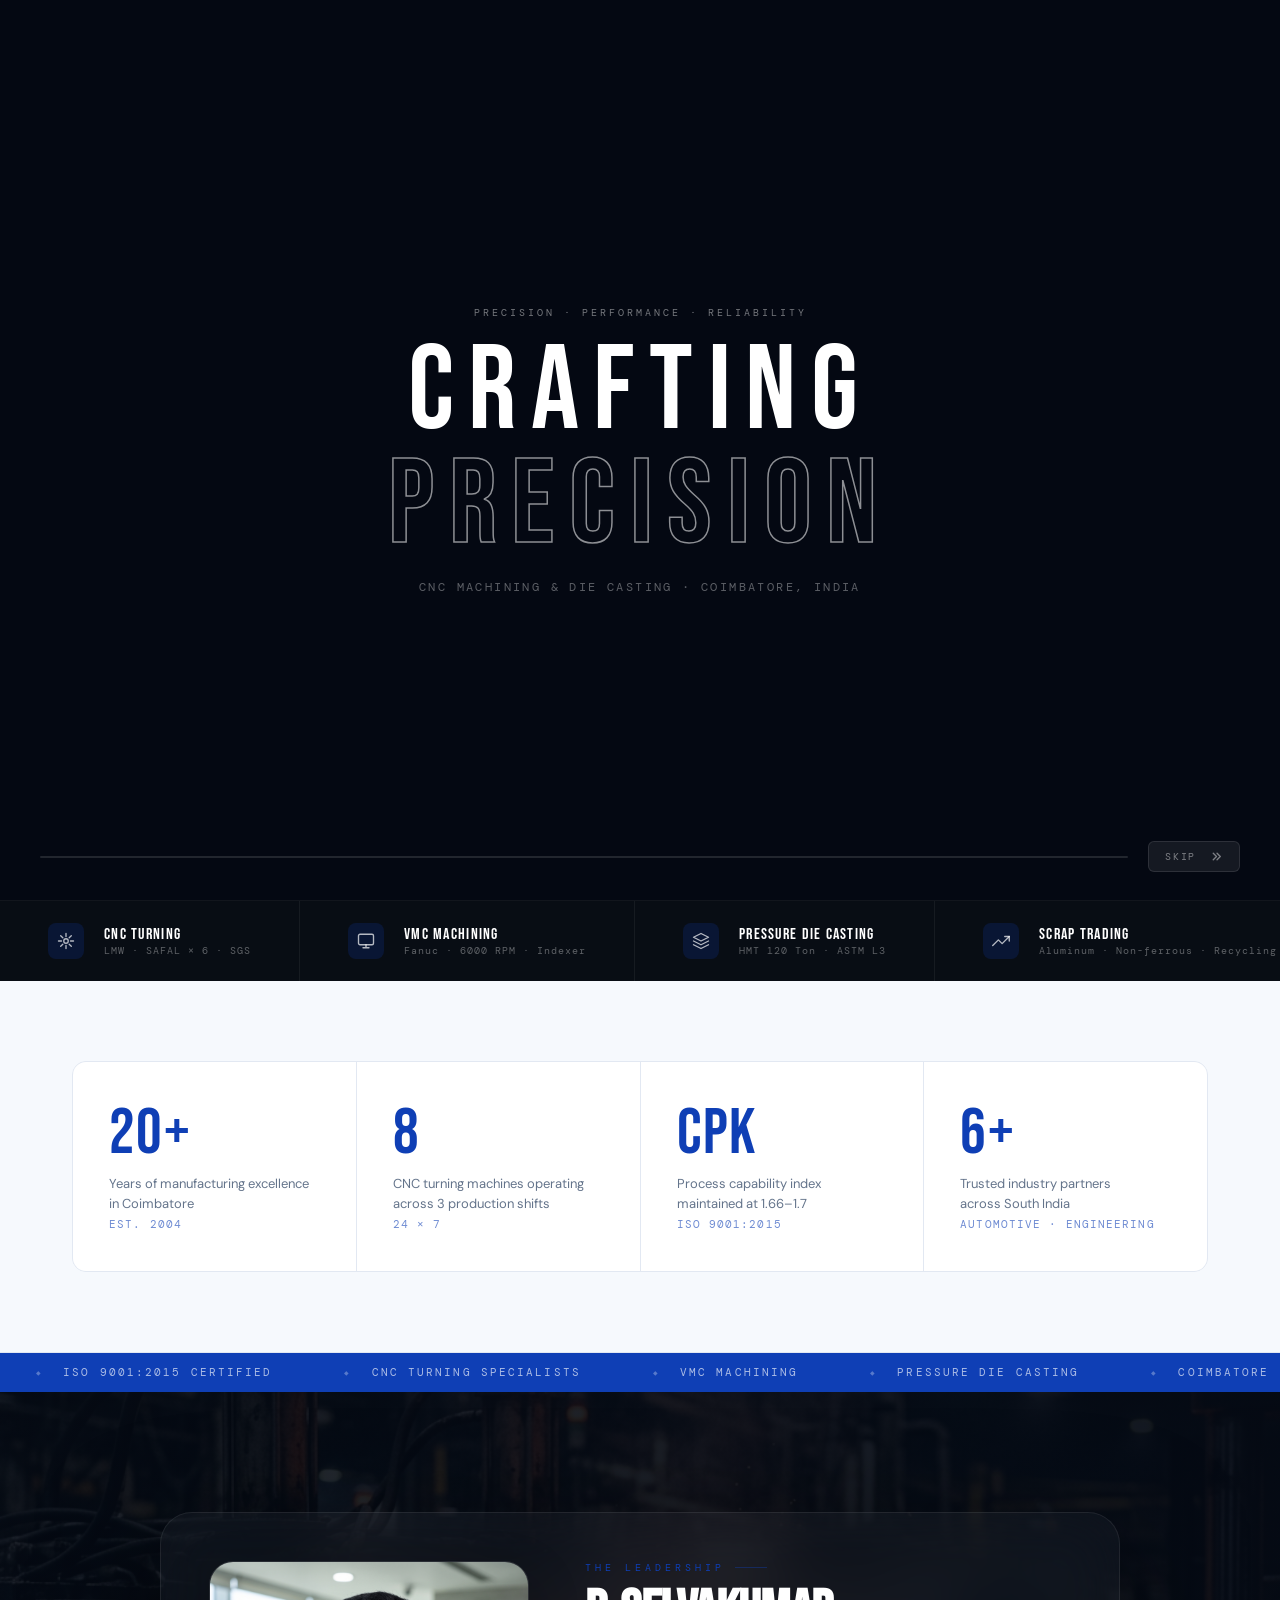
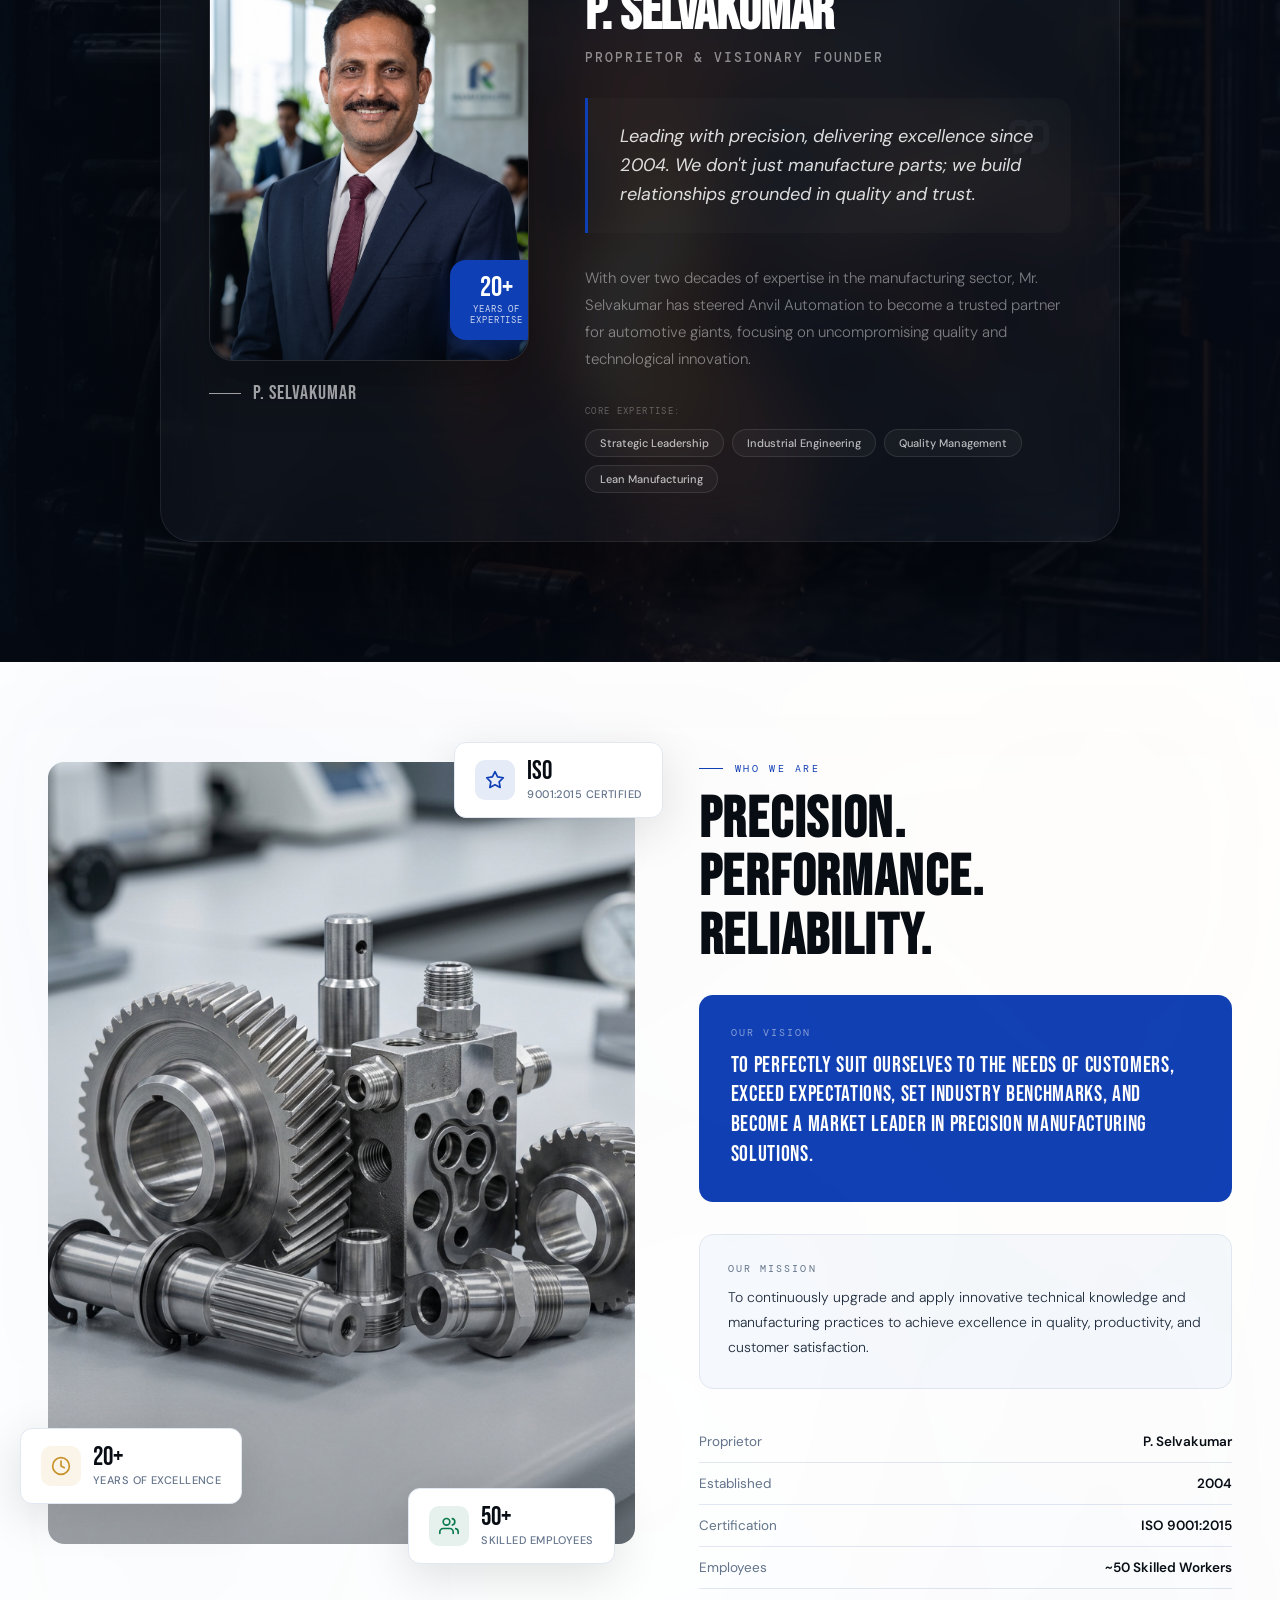
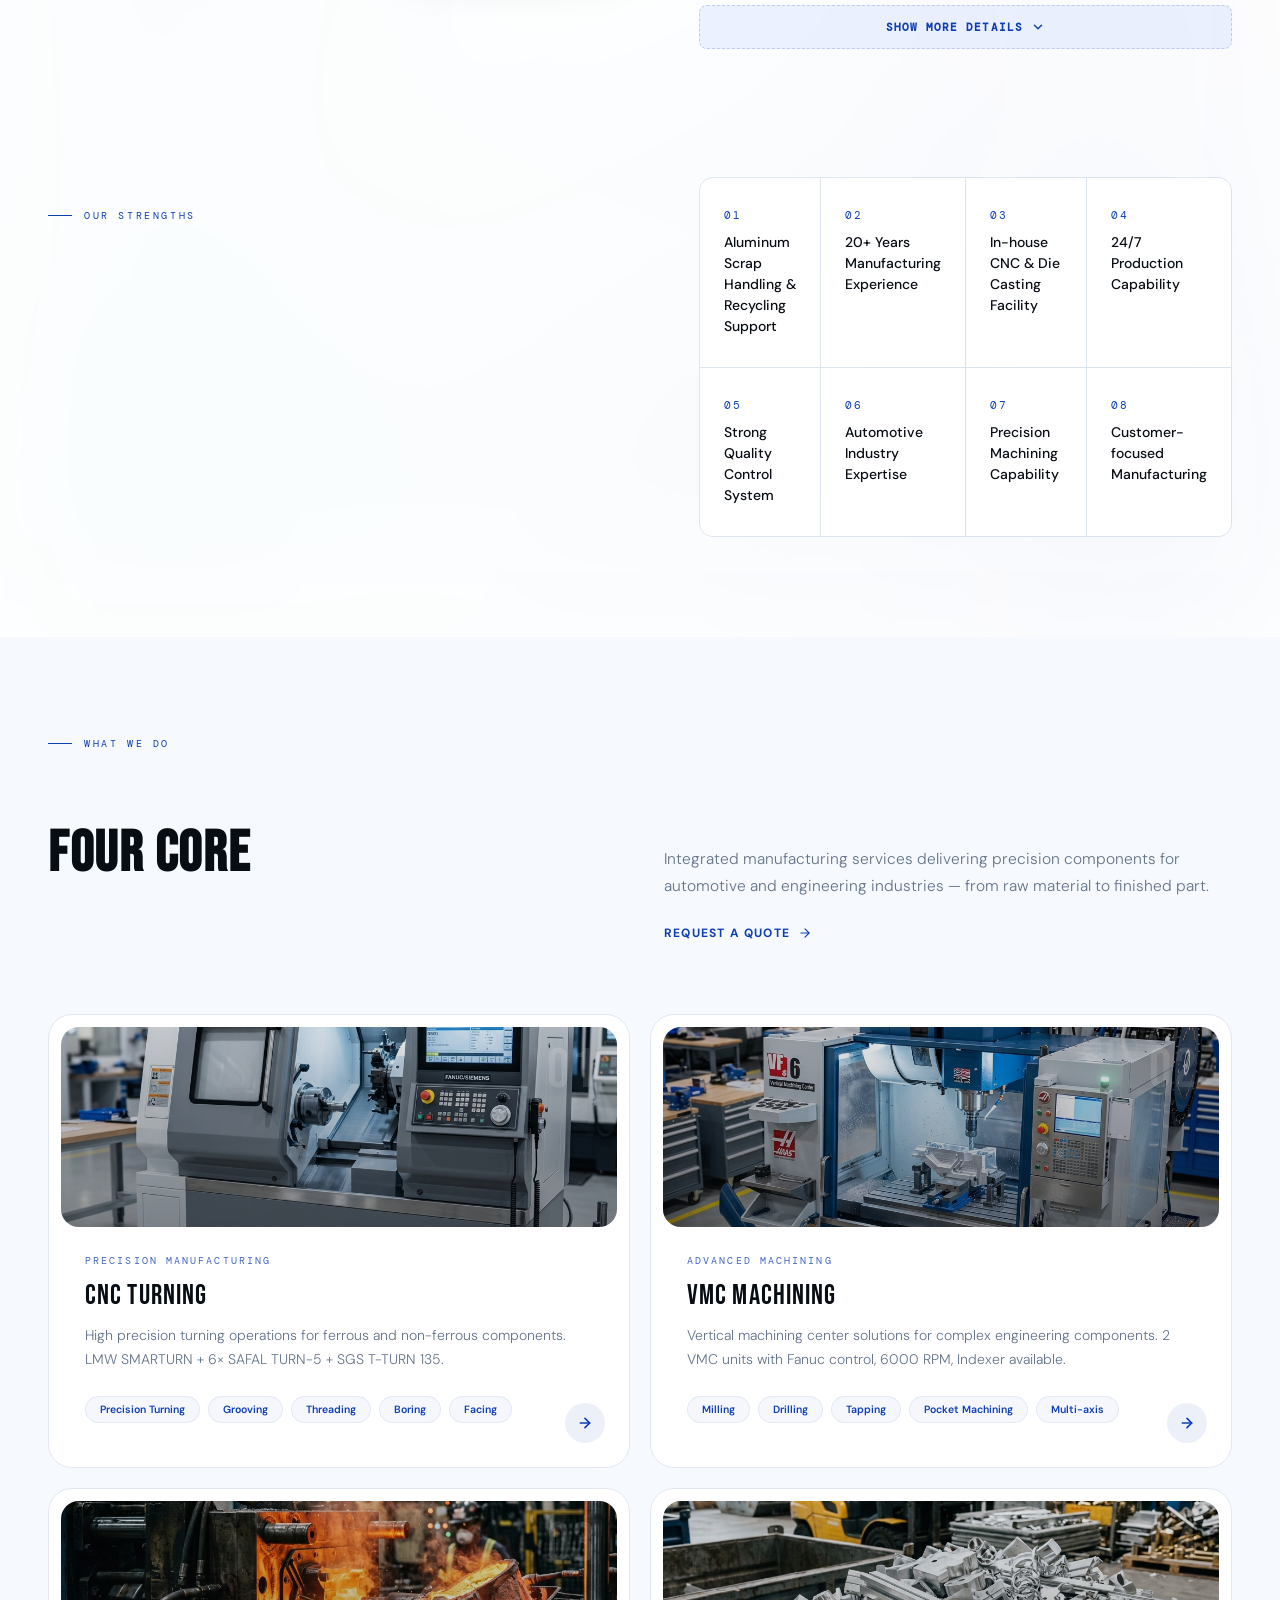
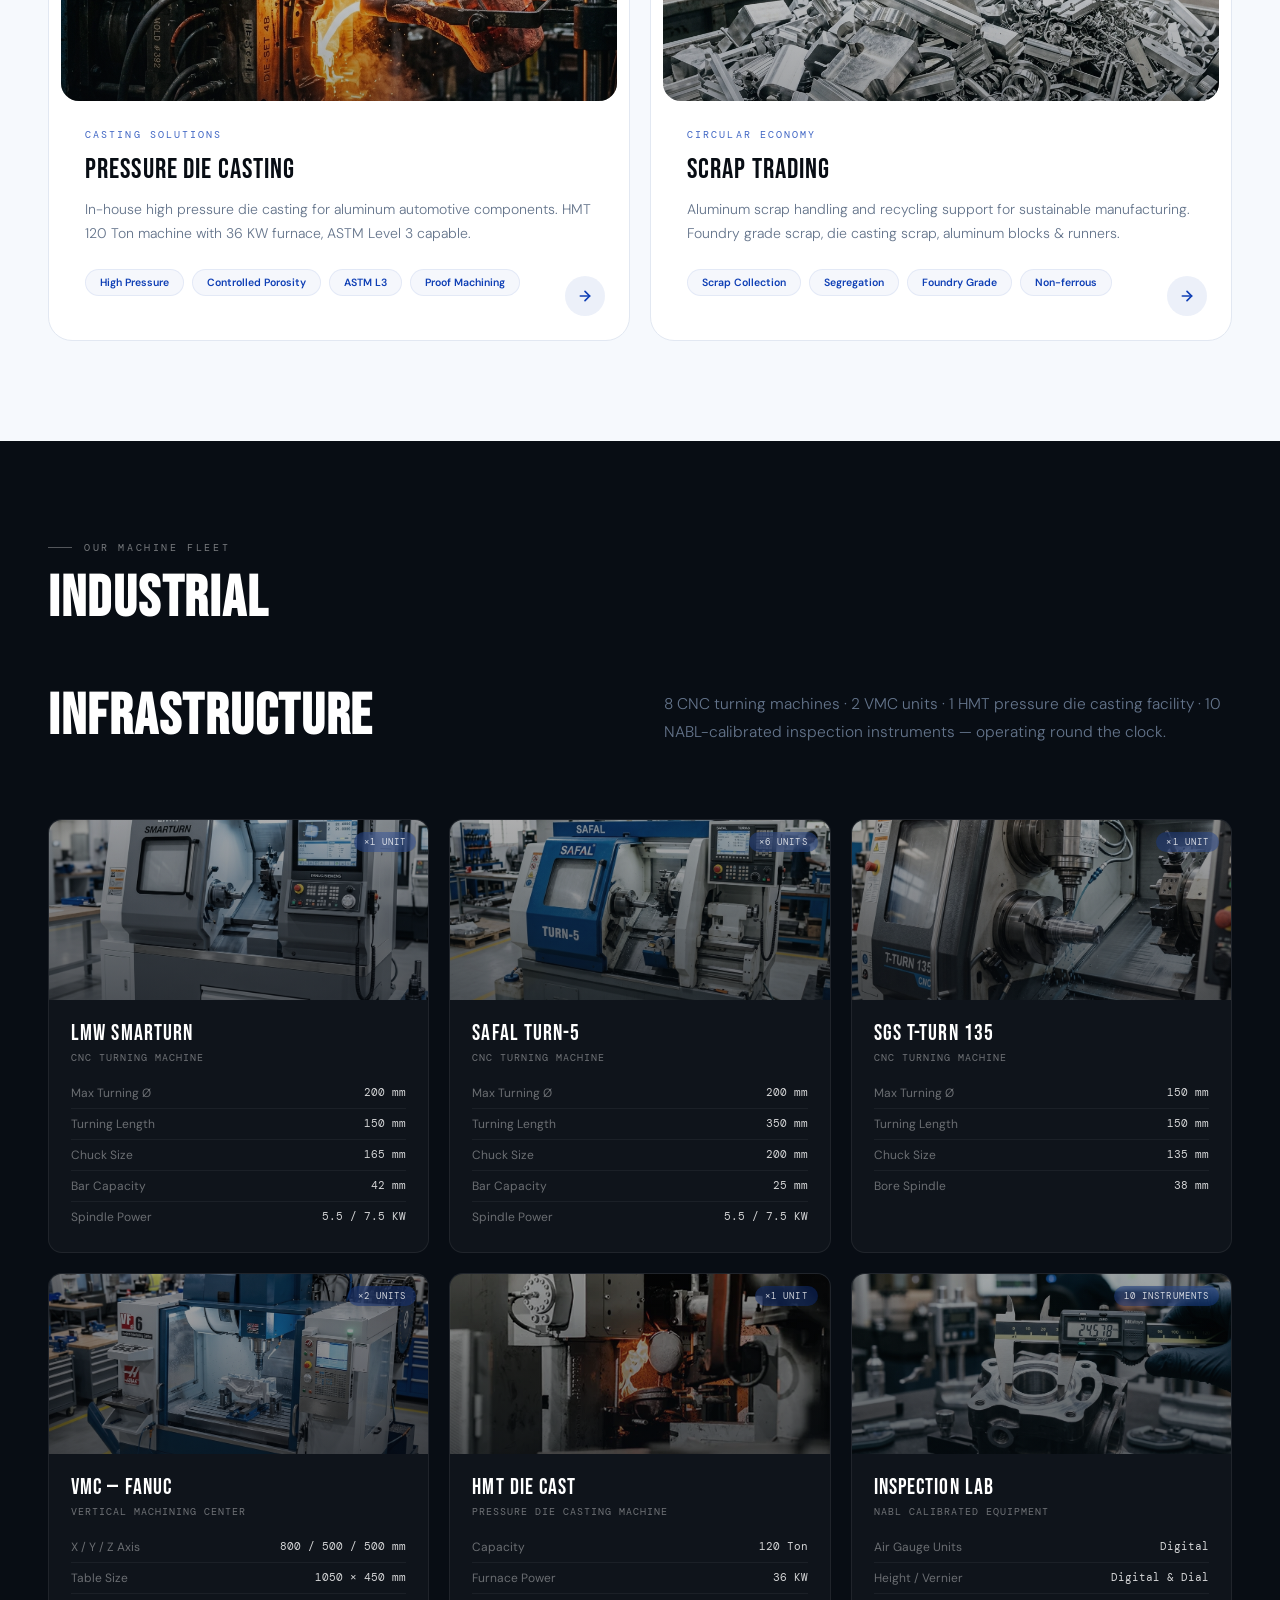
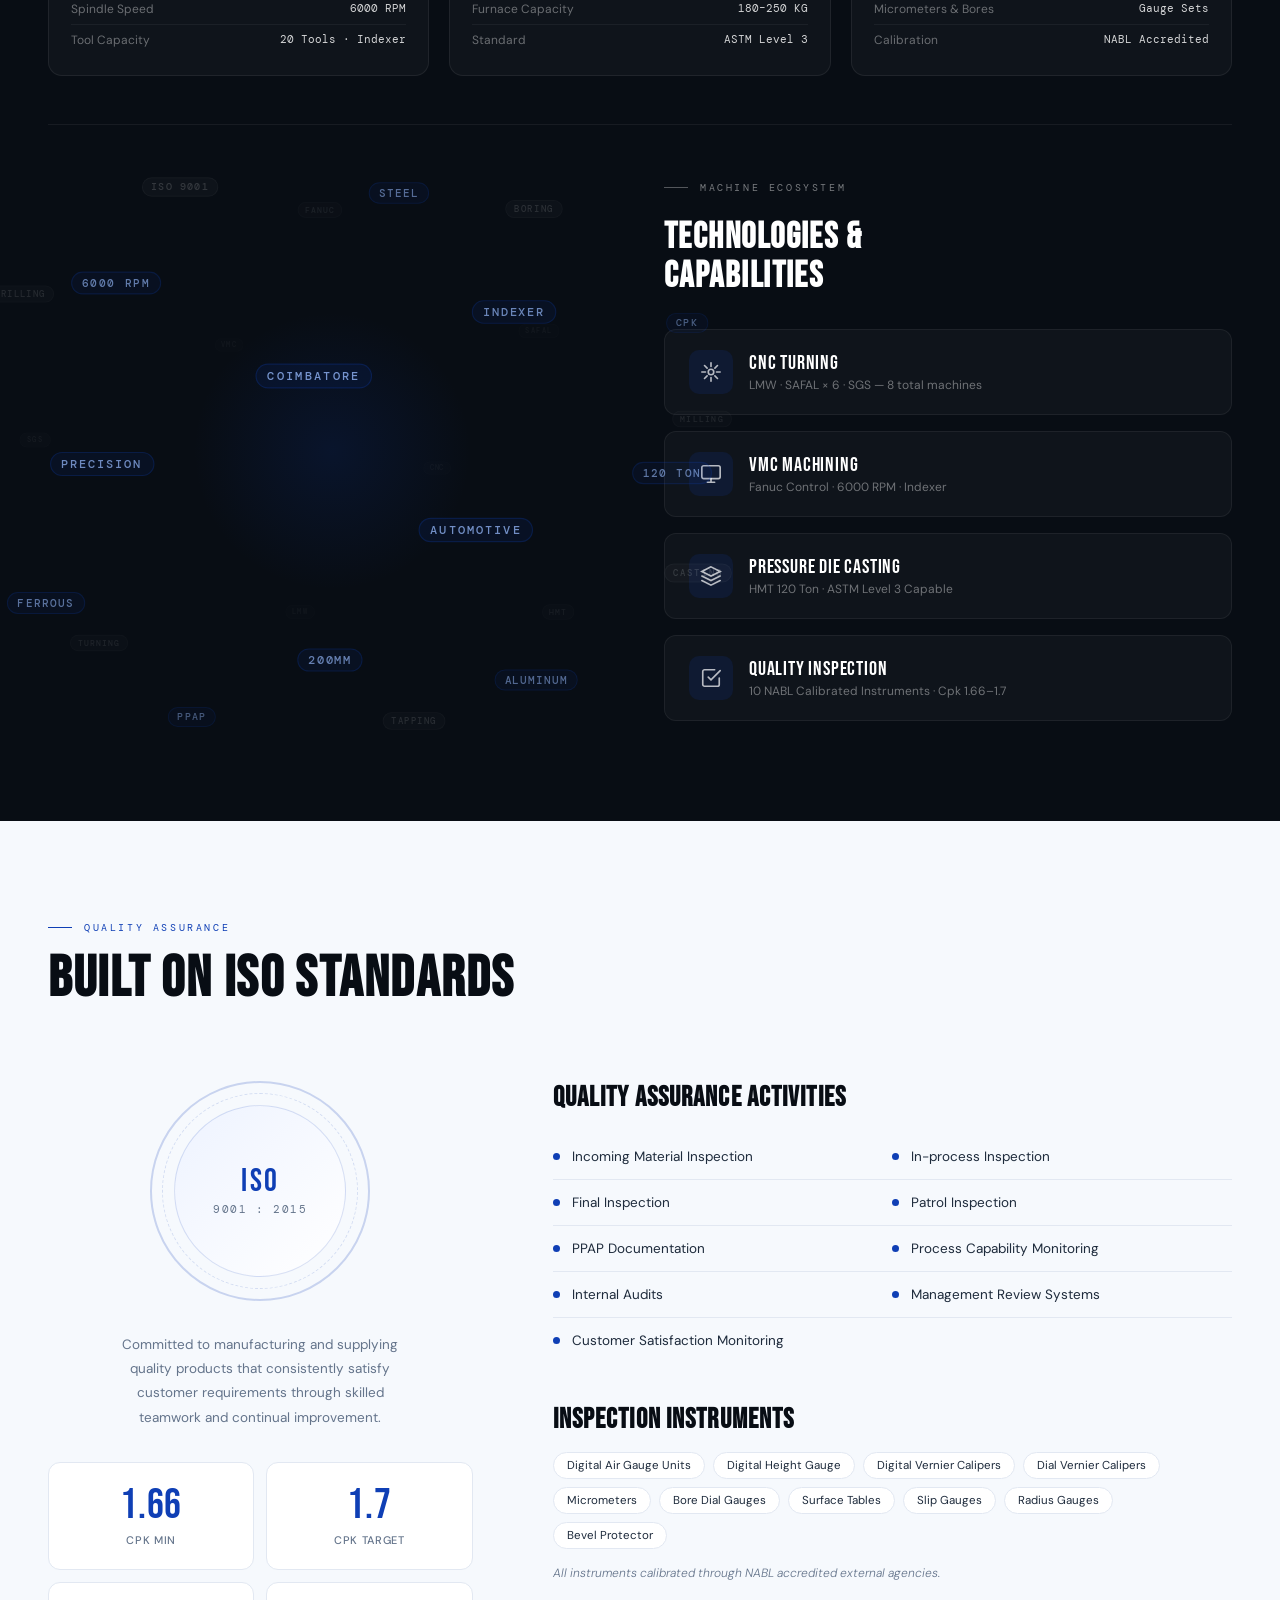
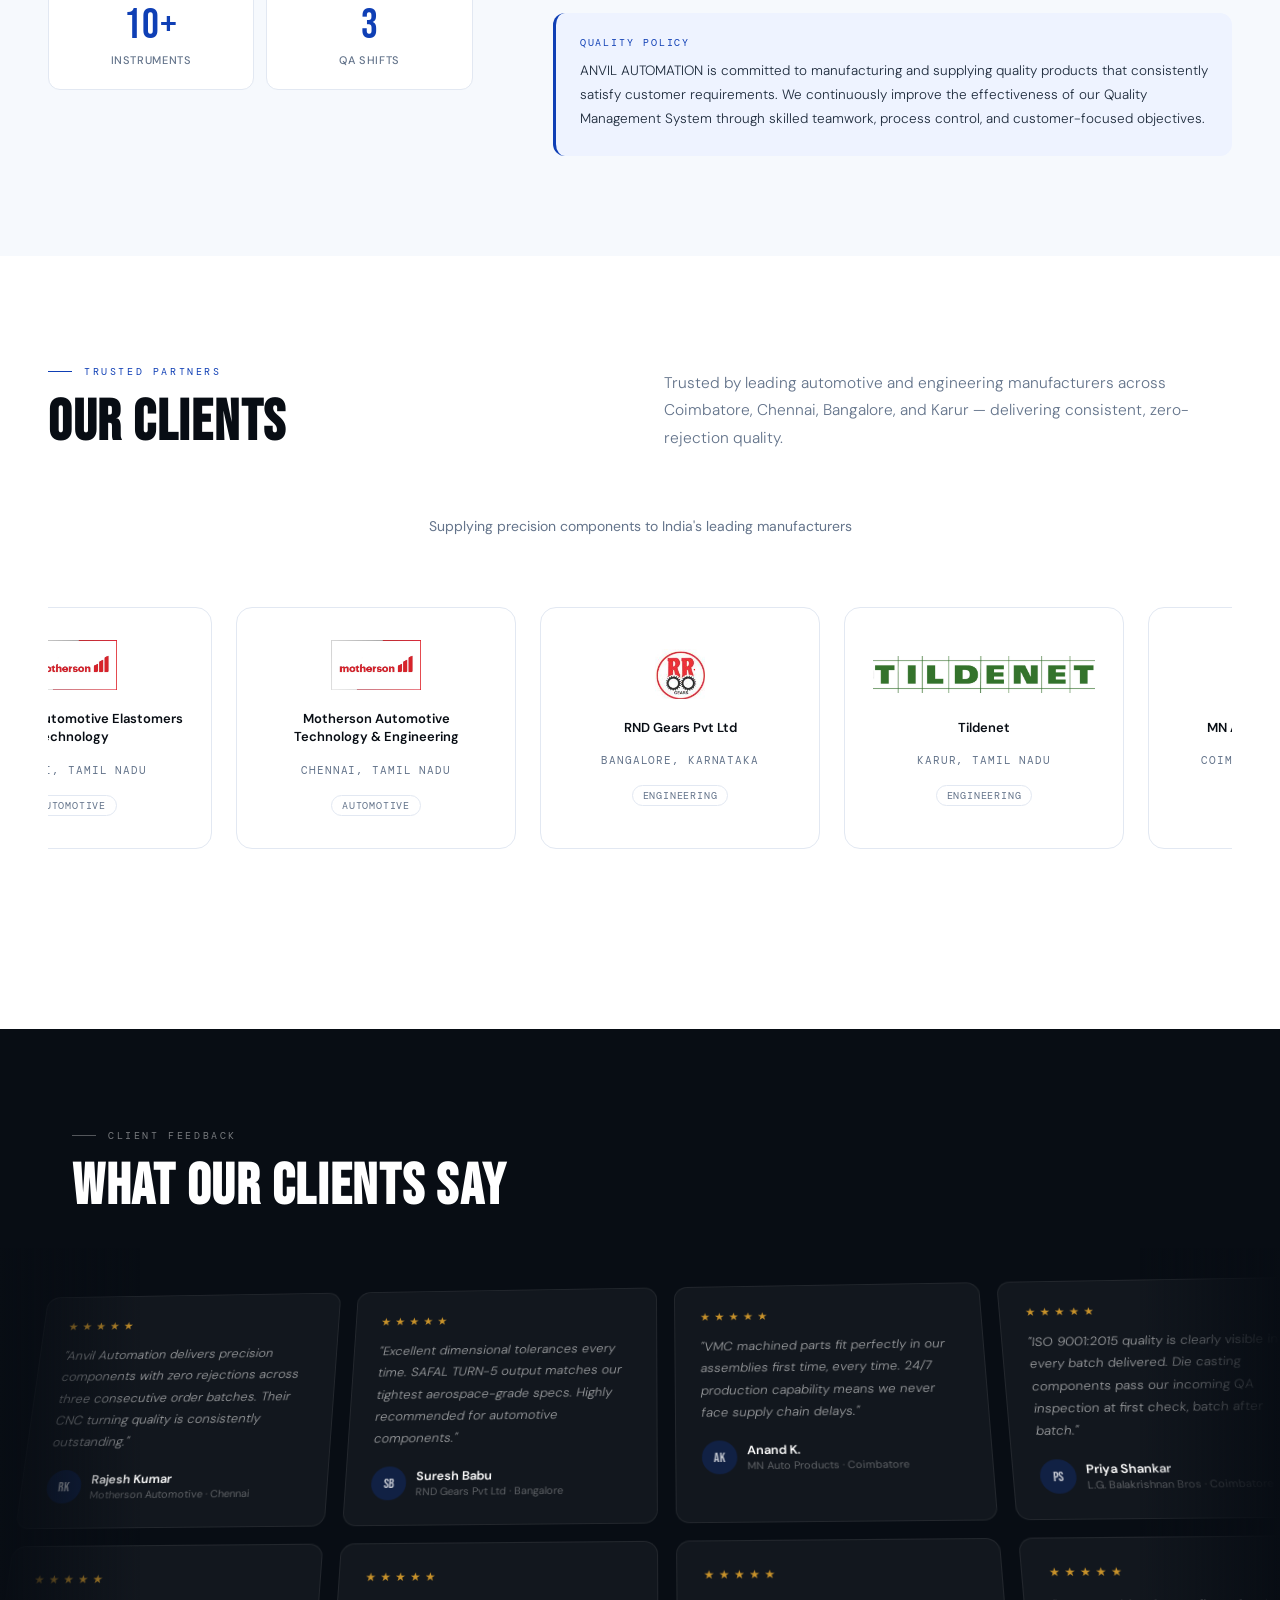
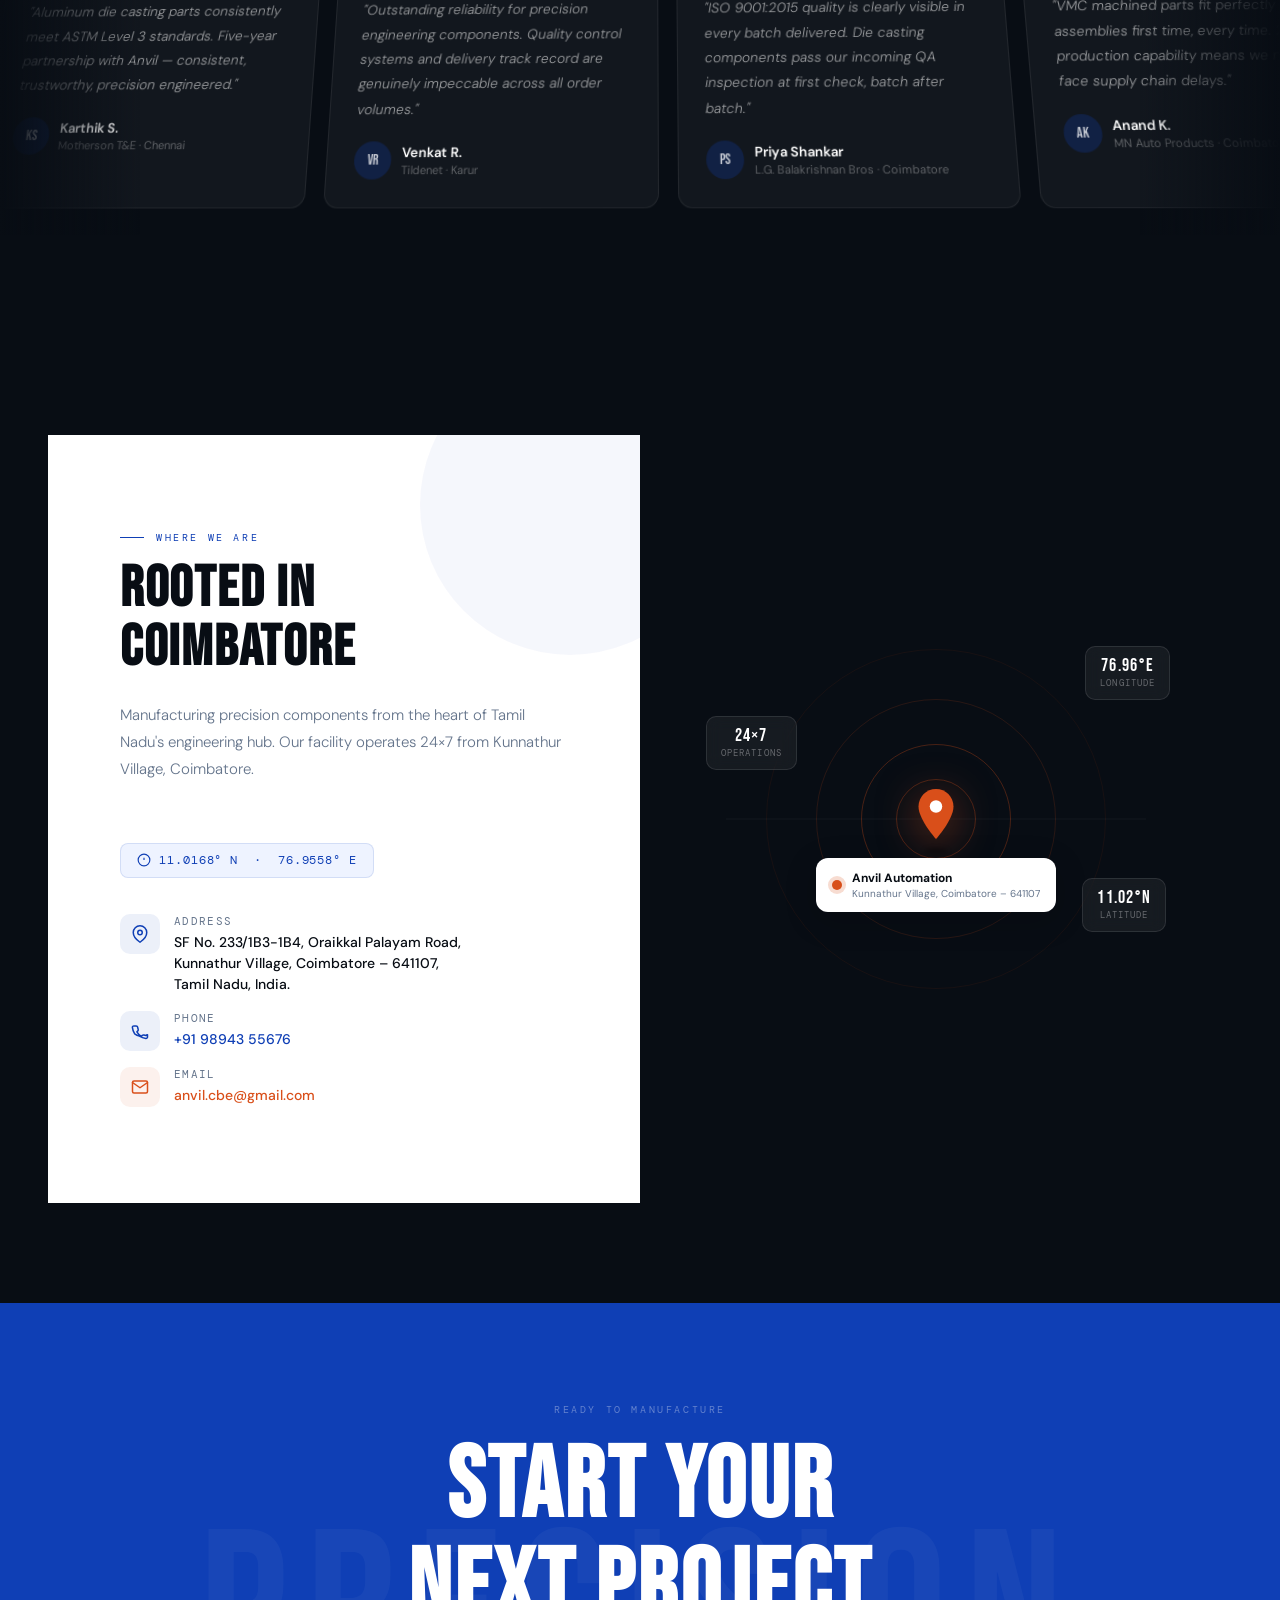
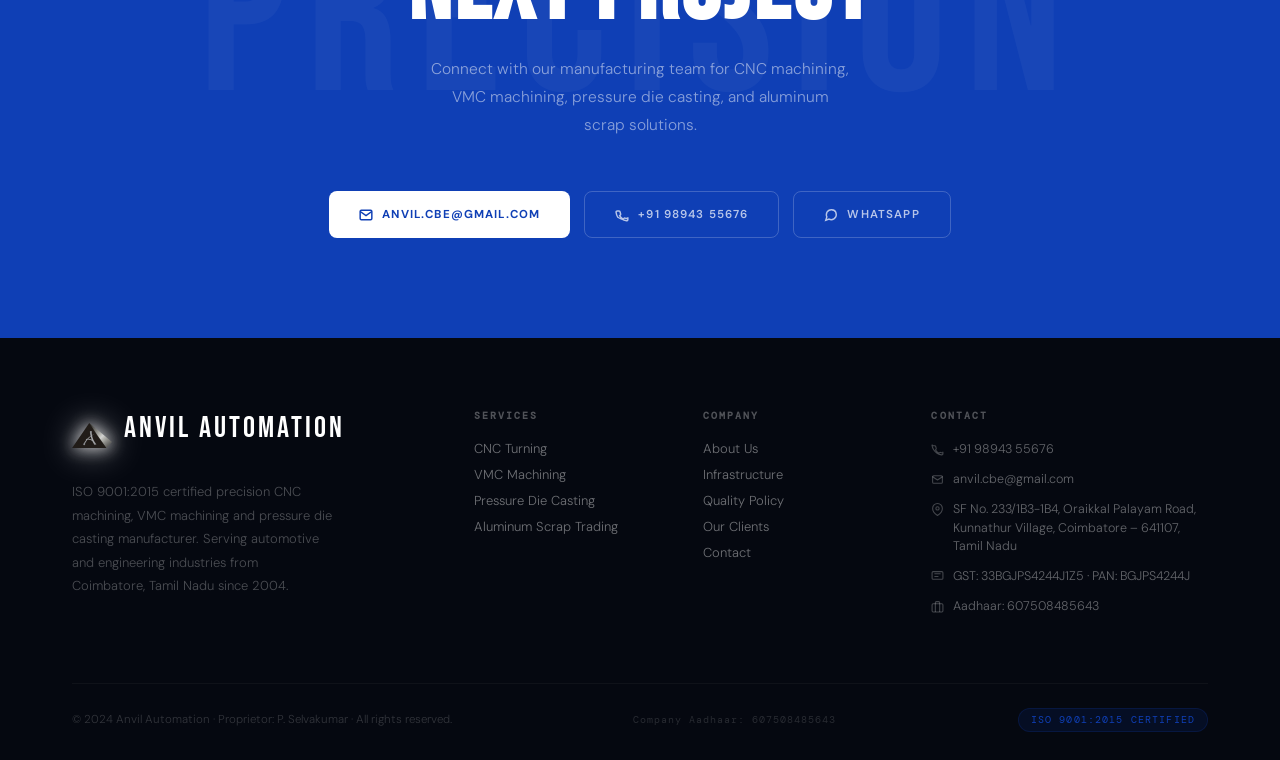
==== commit 3b66e8d3: "quality number changed and site logo added" ====
--- a/index.html
+++ b/index.html
@@ -12,6 +12,12 @@
     href="https://fonts.googleapis.com/css2?family=Bebas+Neue&family=DM+Sans:ital,wght@0,300;0,400;0,500;0,600;1,300&family=DM+Mono:wght@400;500&display=swap"
     rel="stylesheet">
   <link rel="stylesheet" href="css/anvil_automation_v2.css">
+  
+  <!-- Favicon / Brand Logo Metadata -->
+  <link rel="icon" type="image/jpeg" href="assets/images/logo.jpg">
+  <link rel="apple-touch-icon" href="assets/images/logo.jpg">
+  <meta property="og:image" content="assets/images/logo.jpg">
+  <meta name="twitter:image" content="assets/images/logo.jpg">
 </head>
 
 <body>
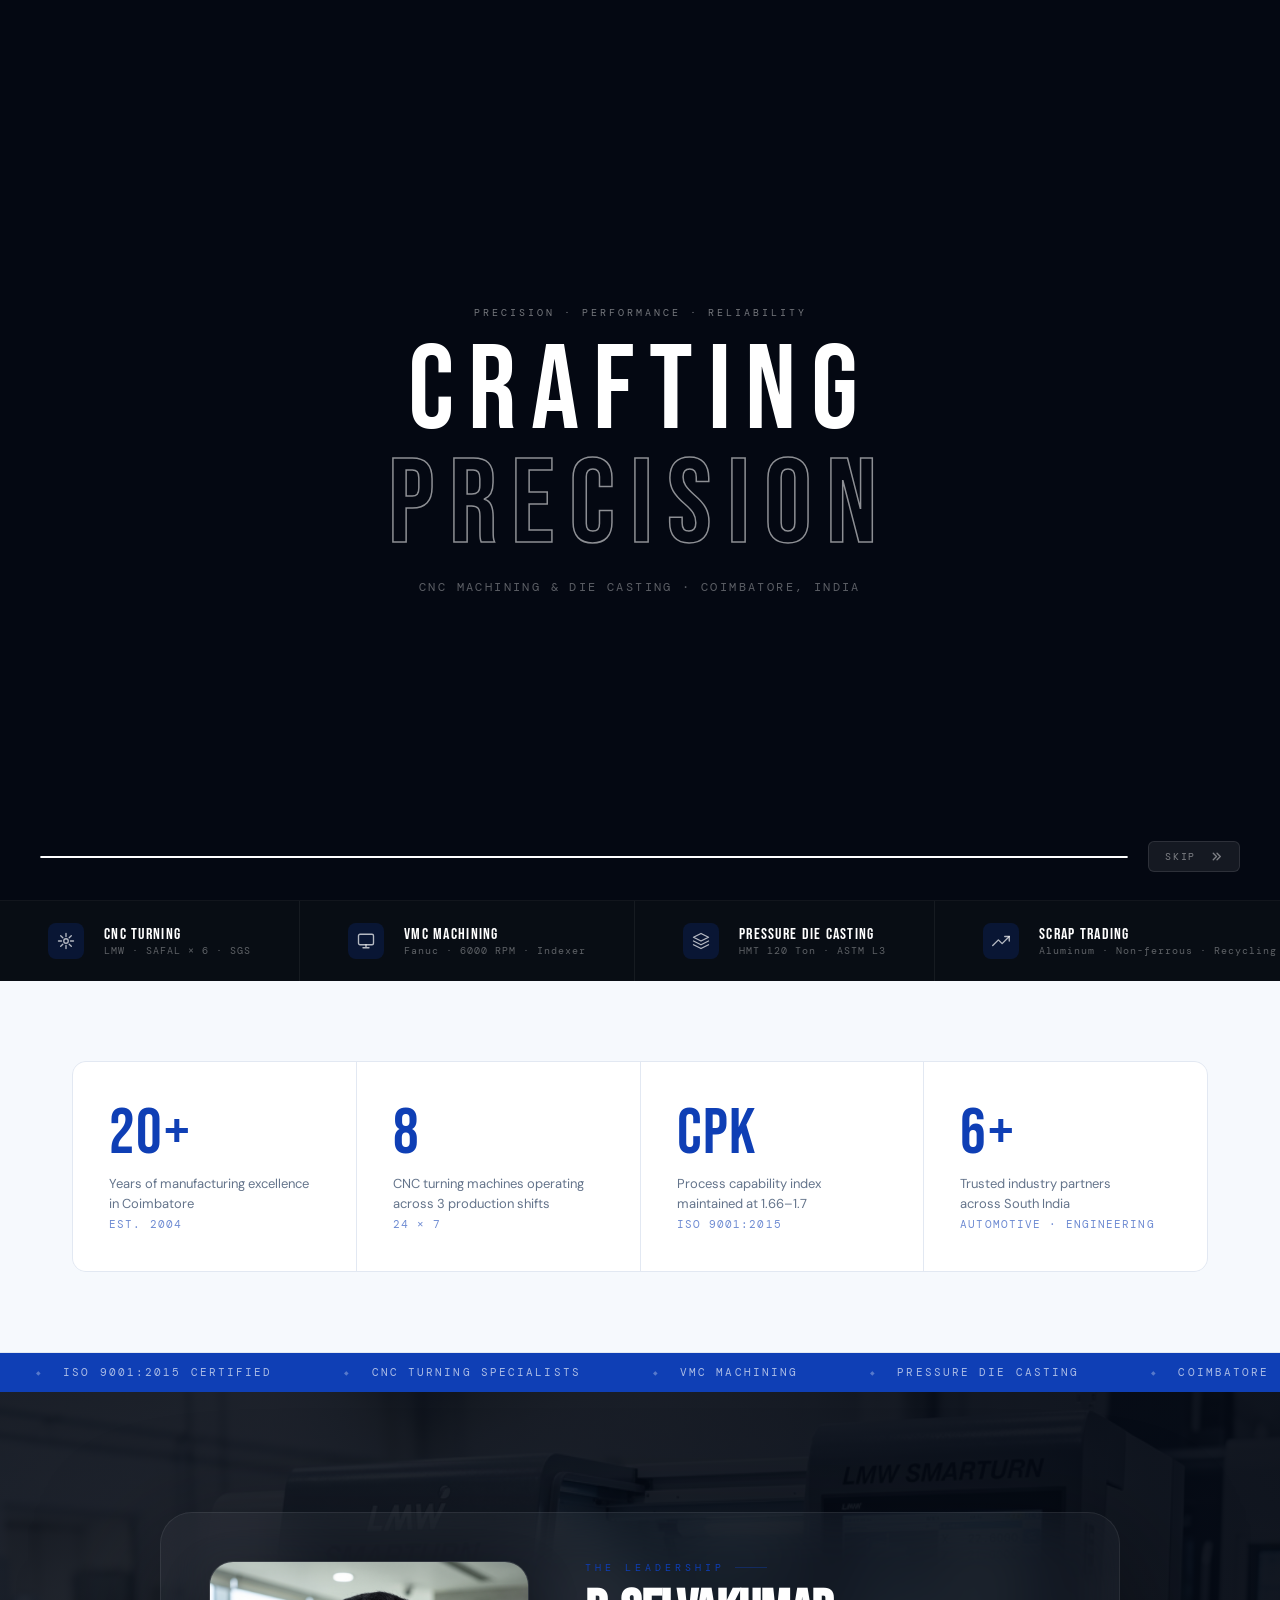
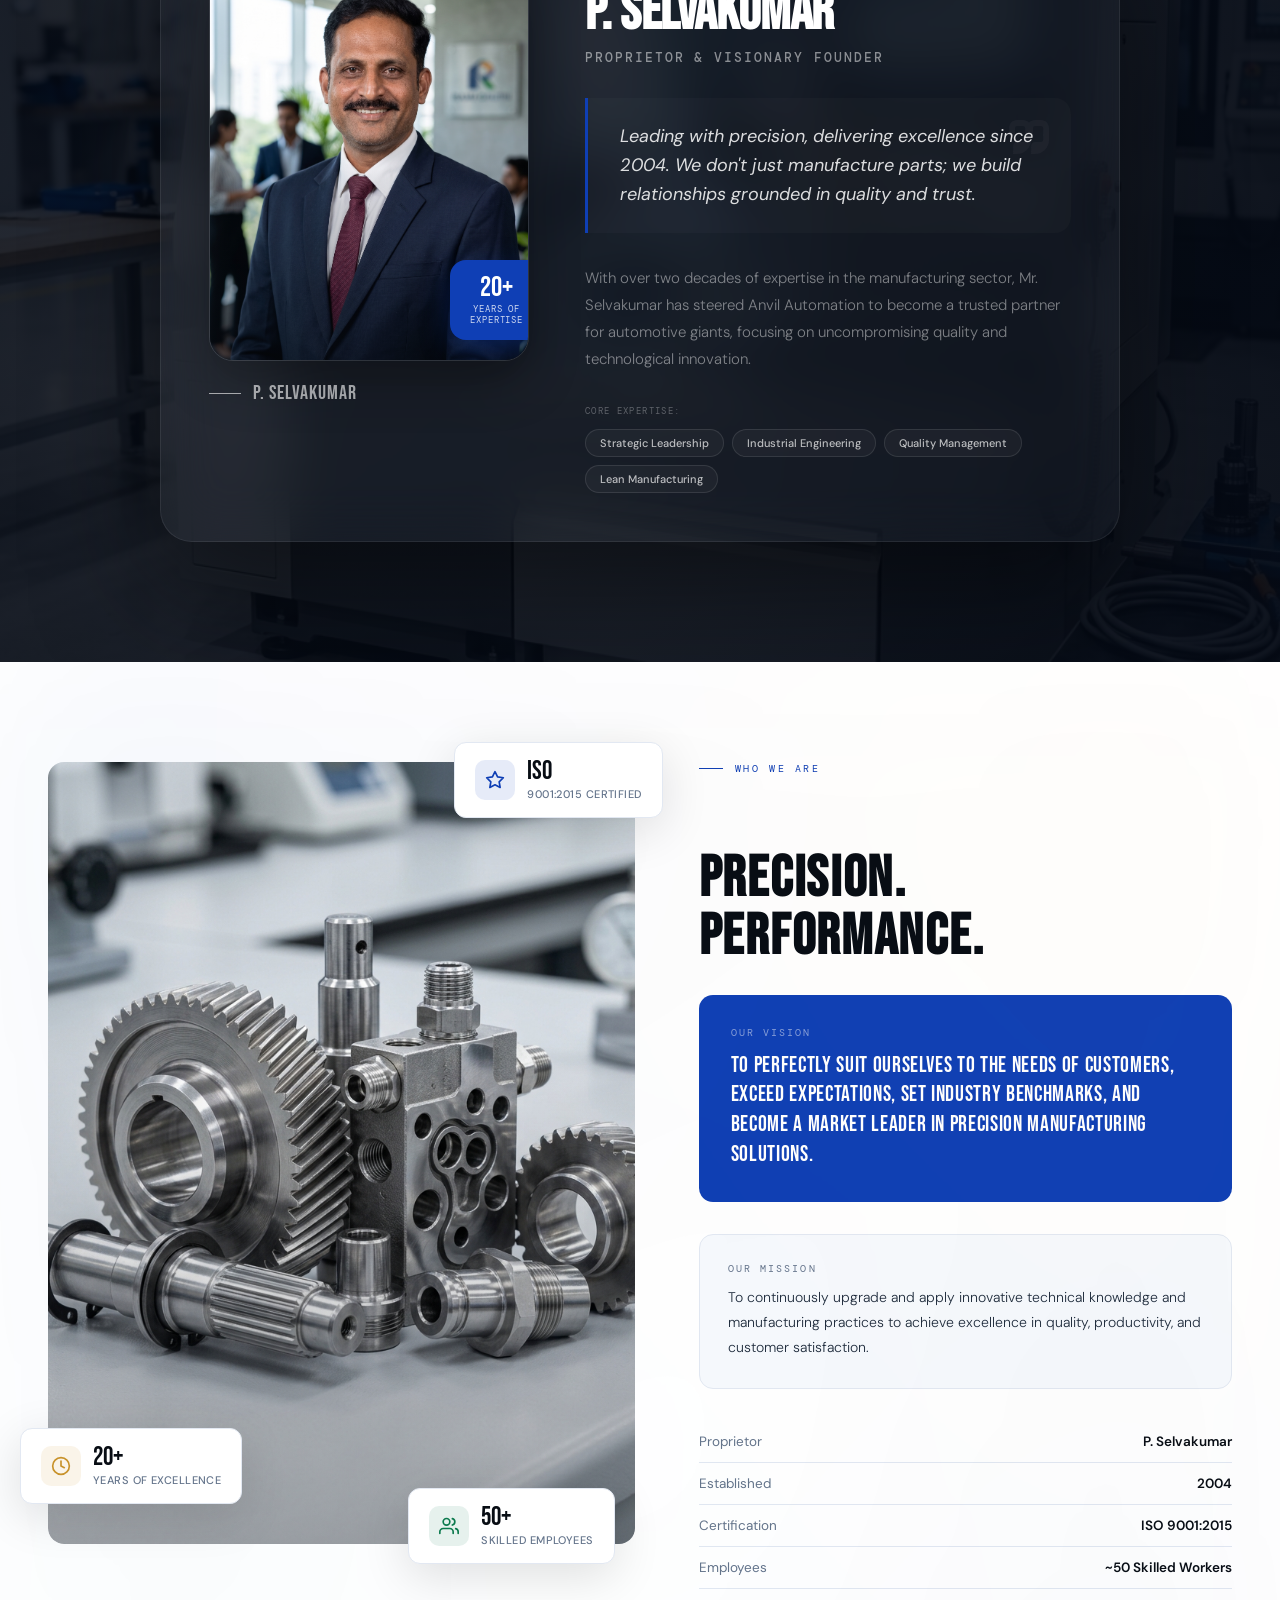
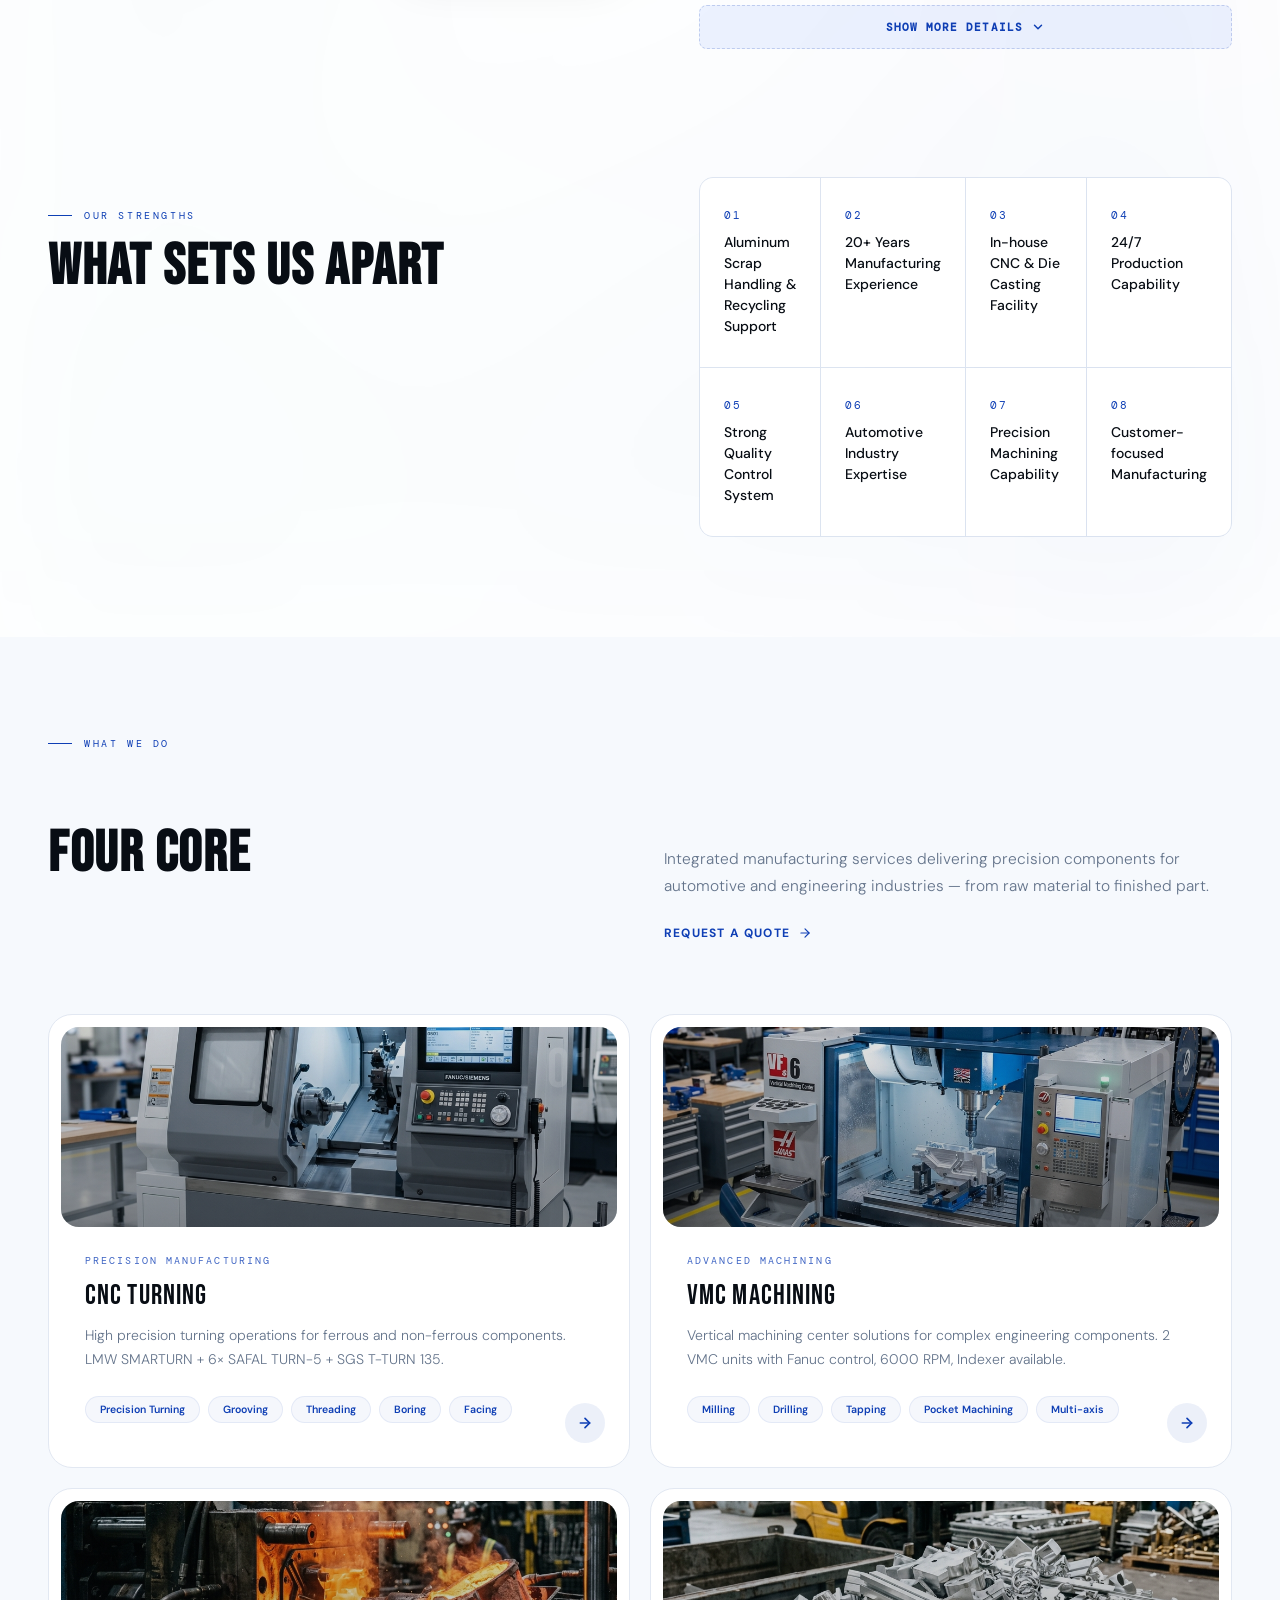
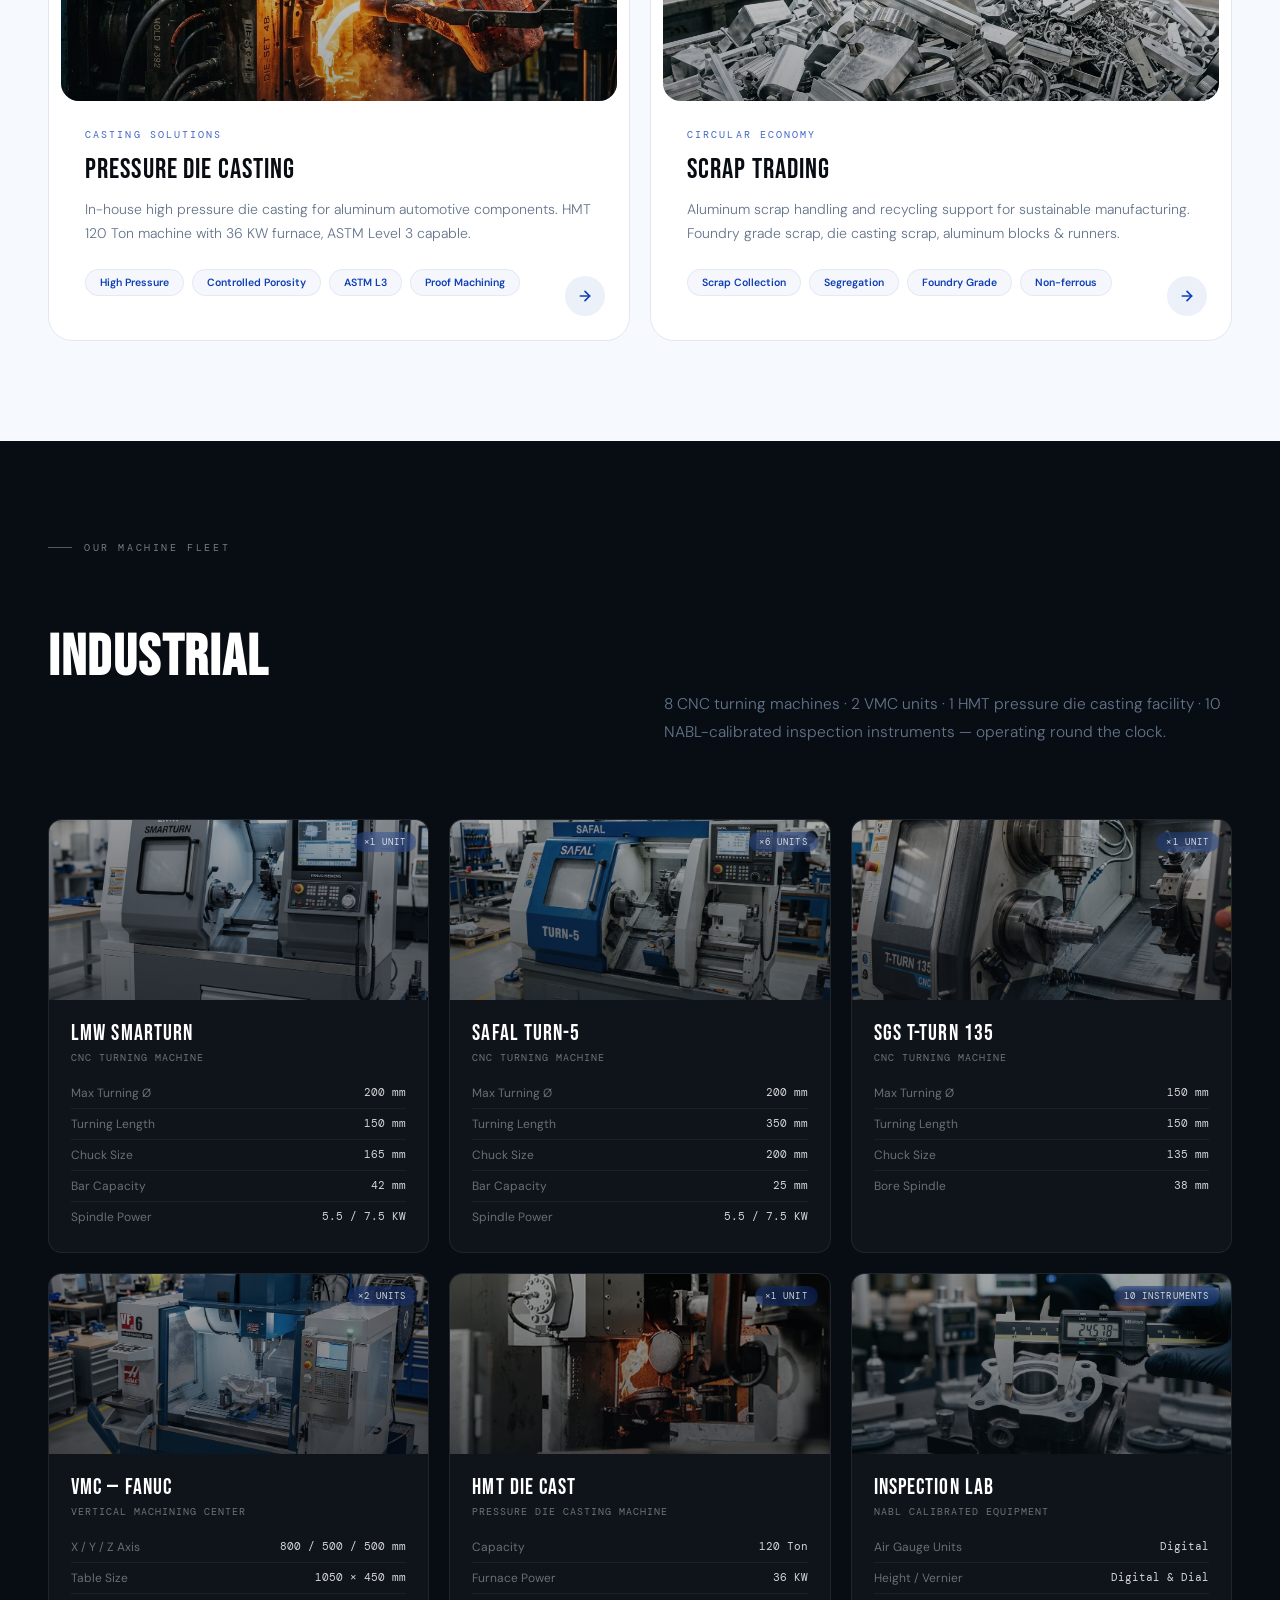
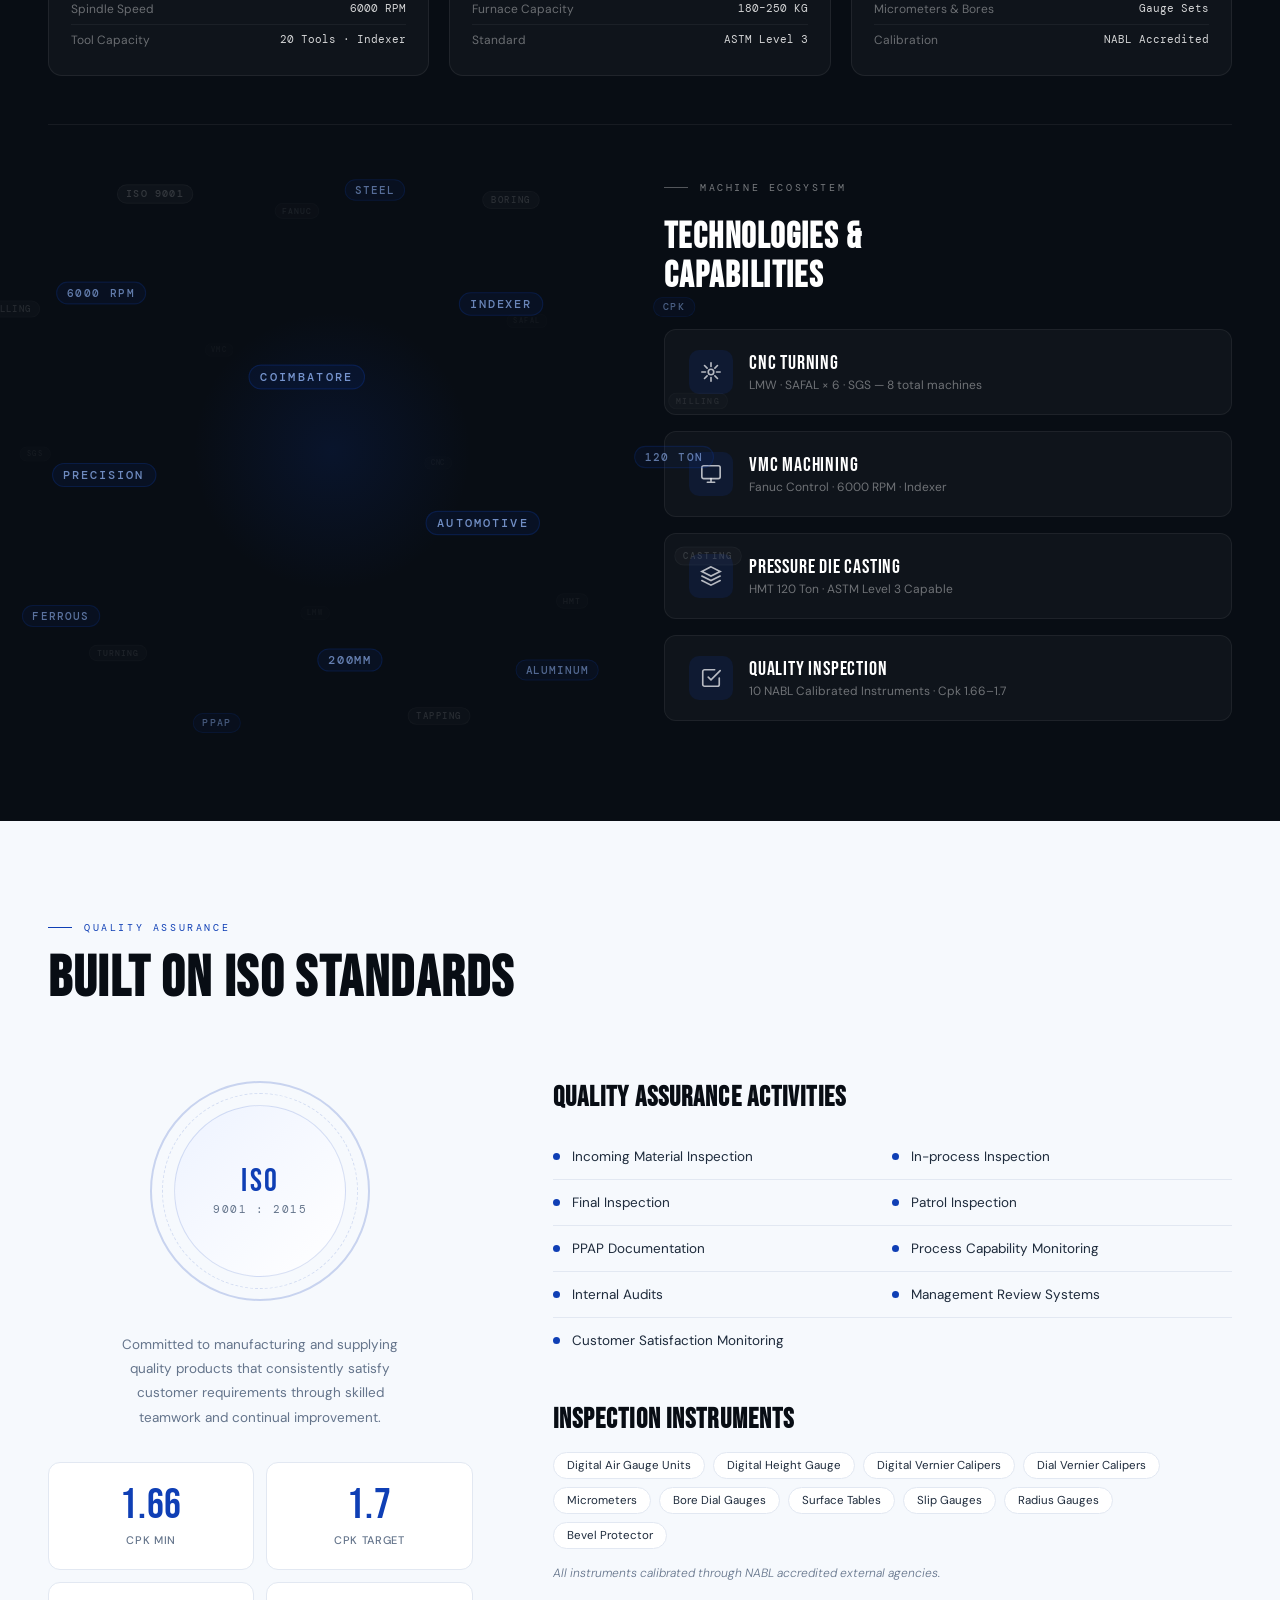
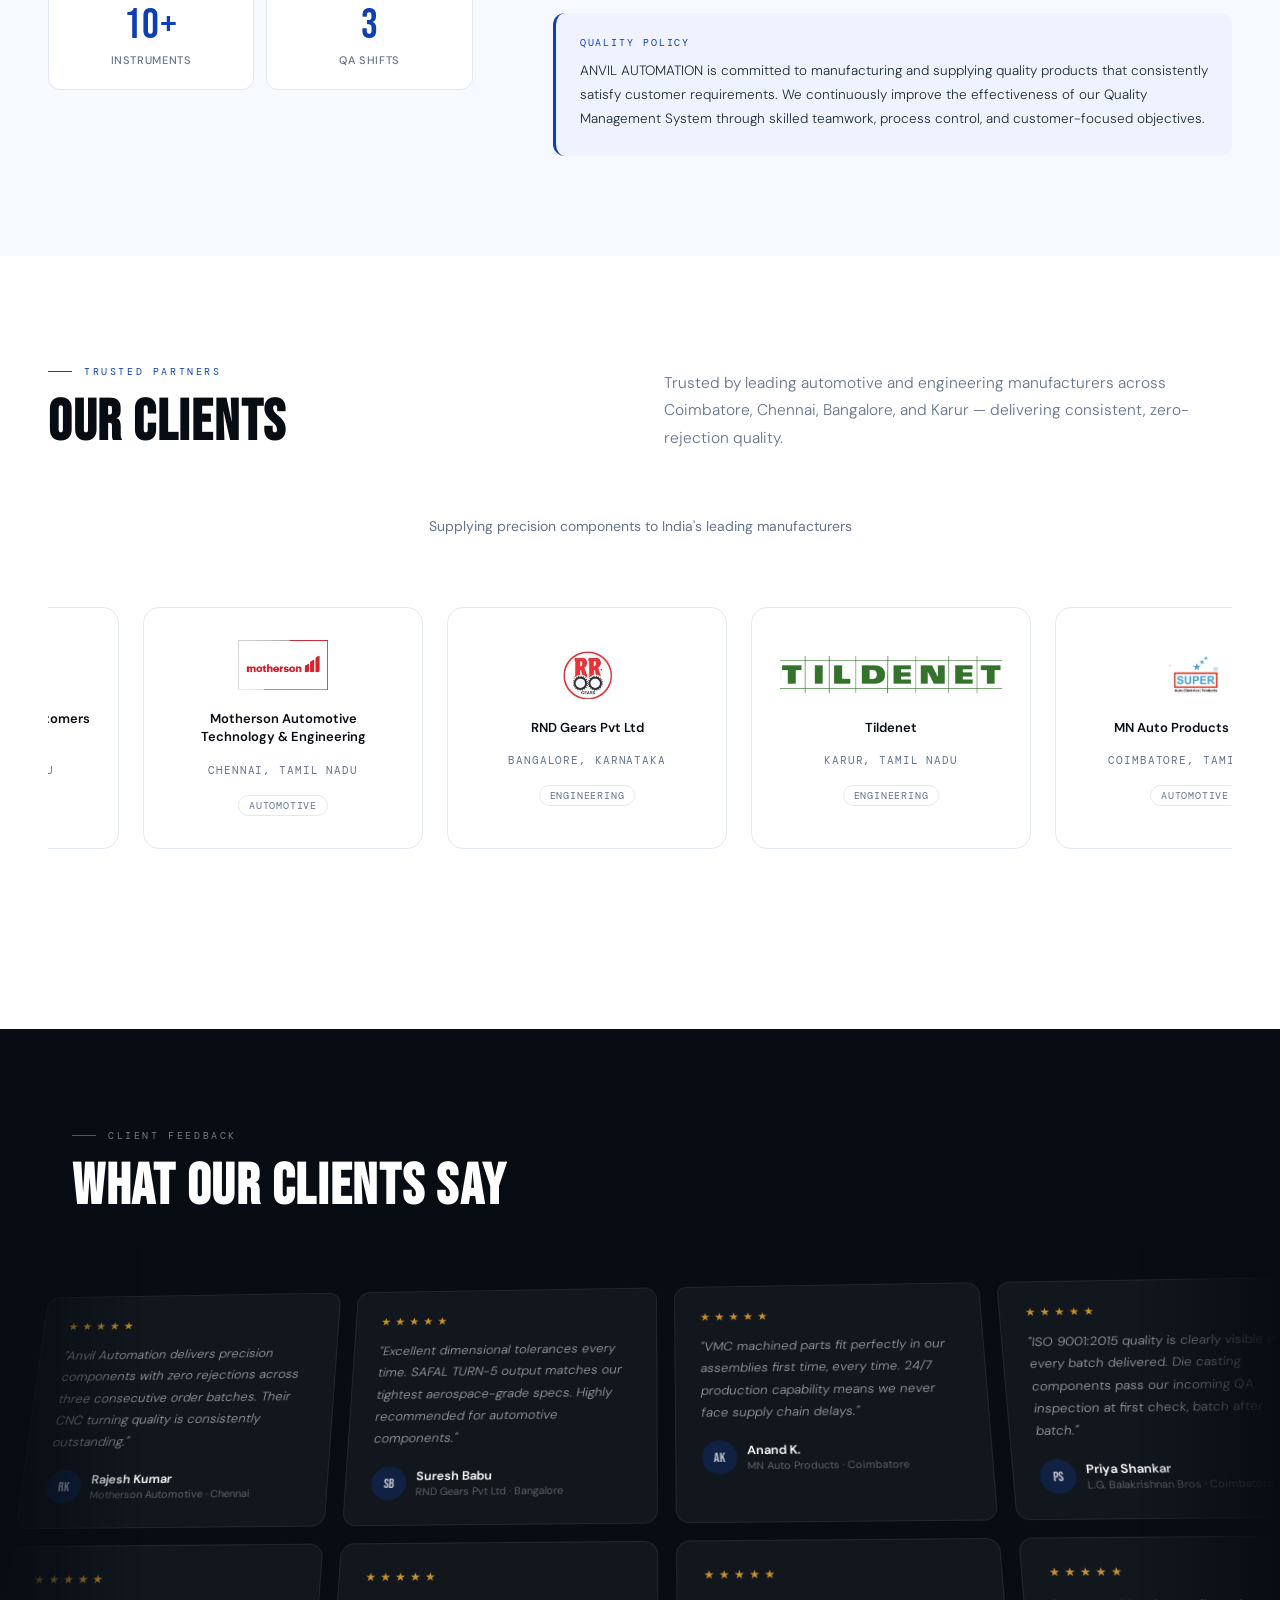
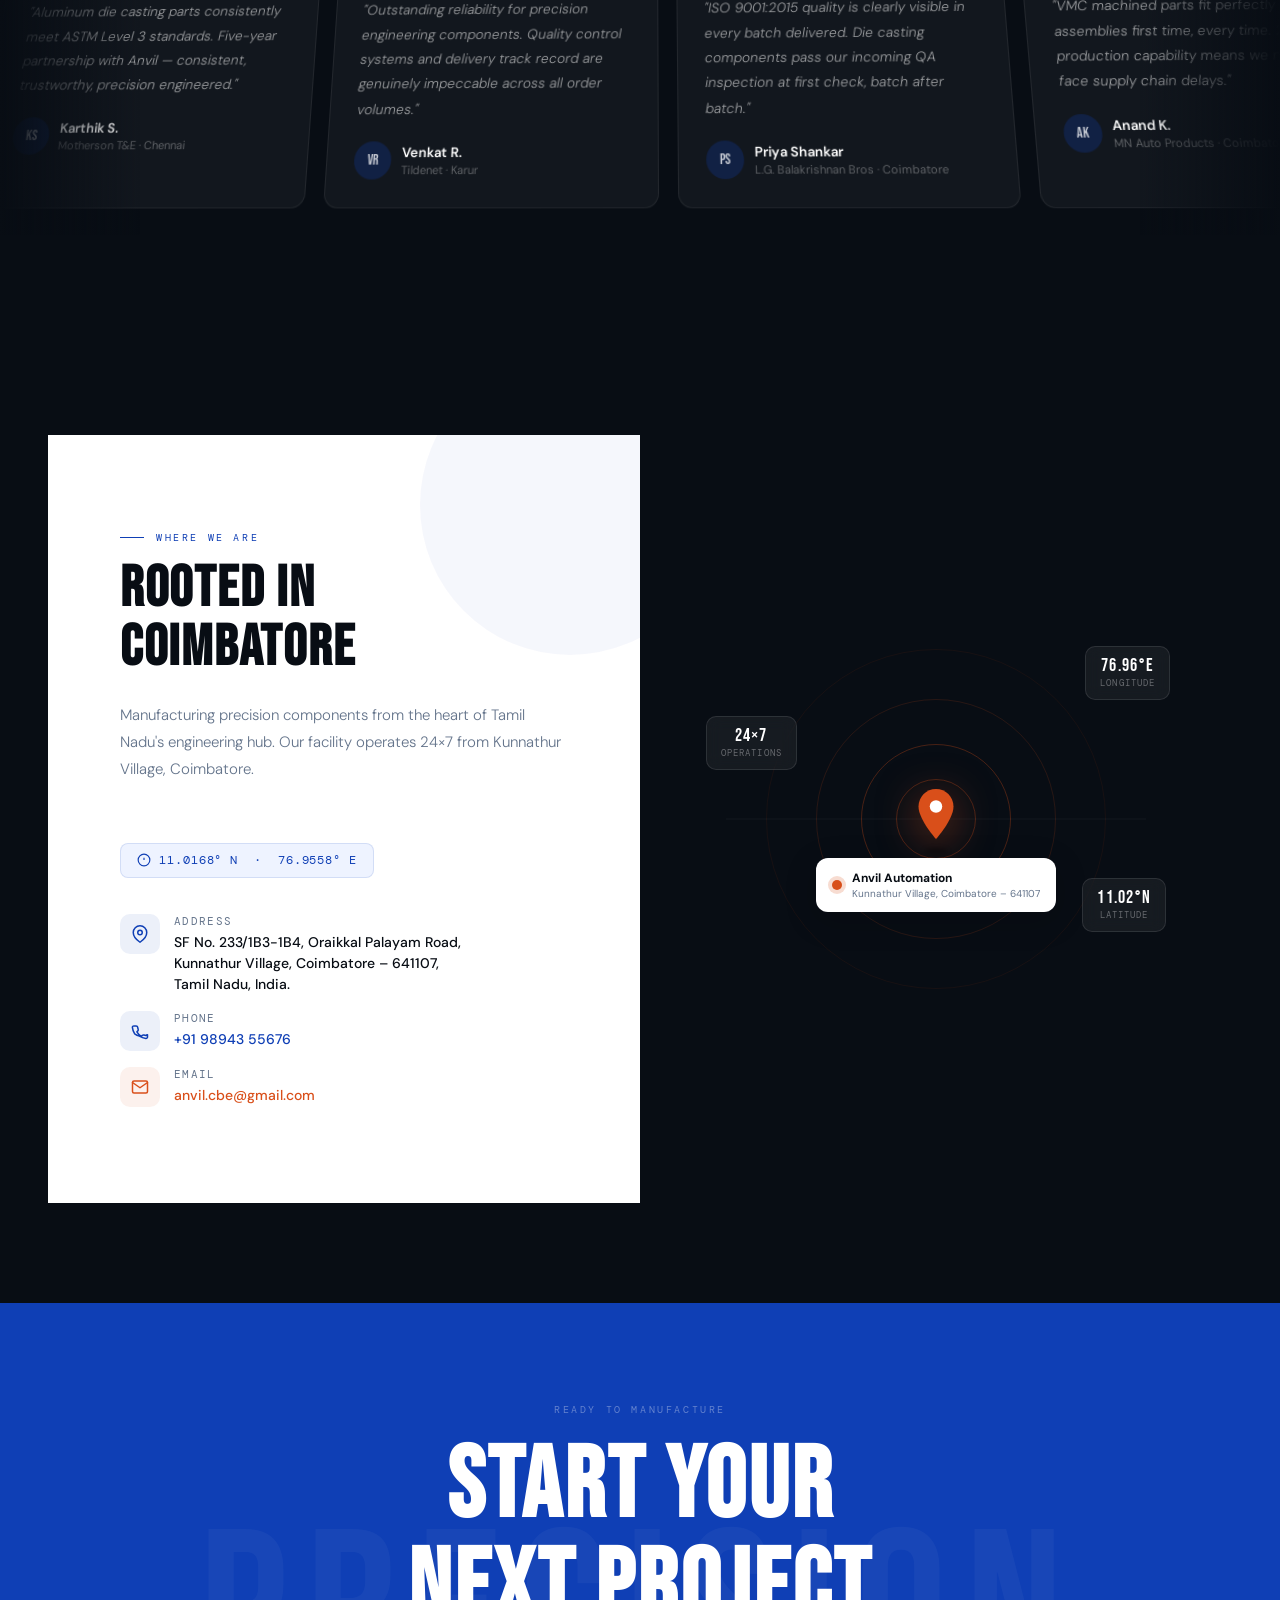
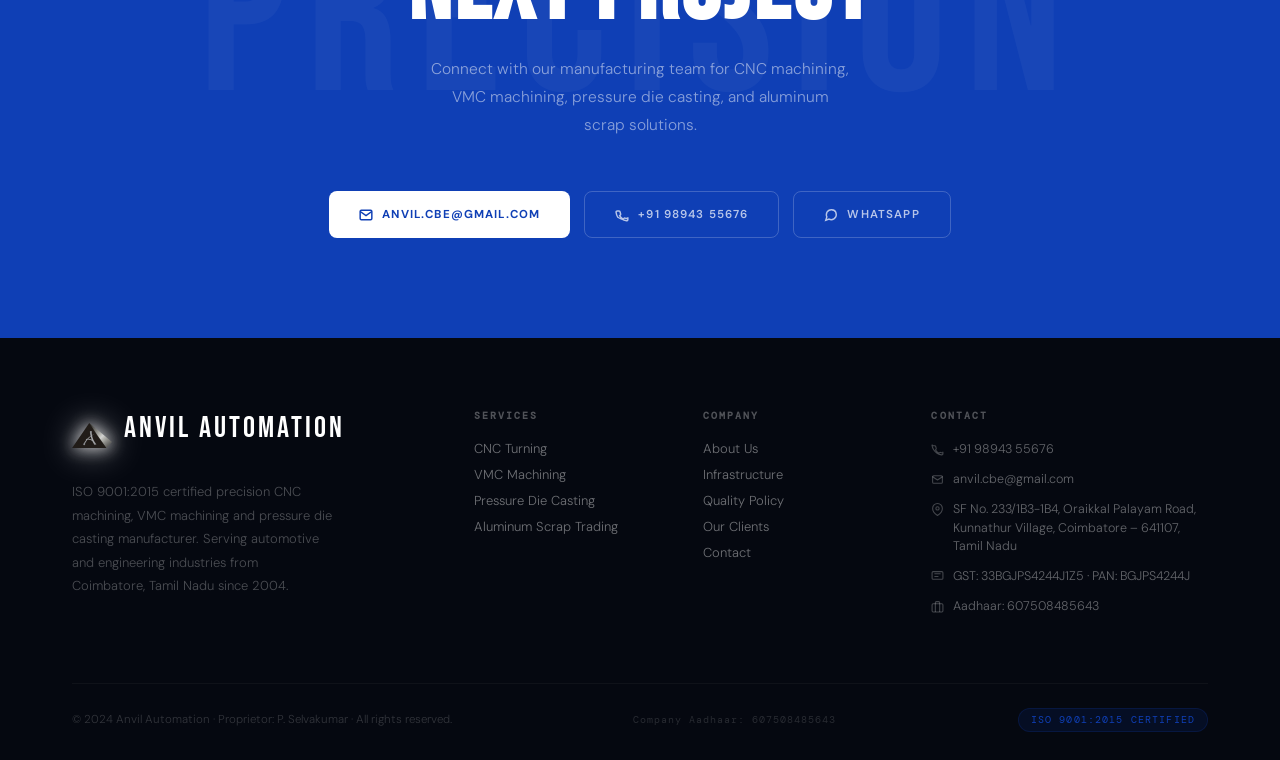
==== commit db19a91d: "seo optimization applied" ====
--- a/index.html
+++ b/index.html
@@ -13,11 +13,77 @@
     rel="stylesheet">
   <link rel="stylesheet" href="css/anvil_automation_v2.css">
   
-  <!-- Favicon / Brand Logo Metadata -->
+  <!-- SEO & Browser Metadata -->
+  <meta name="robots" content="index, follow">
+  <meta name="keywords" content="Anvil Automation, CNC Machining Coimbatore, VMC Machining Coimbatore, Pressure Die Casting Coimbatore, Aluminum Scrap Trading, Precision Components Manufacturer Coimbatore, ISO 9001:2015 Coimbatore, Automotive Component Manufacturers, Tamil Nadu Engineering Industry, Selvakumar Anvil">
+  <meta name="theme-color" content="#0F3FB5">
+  <link rel="canonical" href="https://anvilautomation.org/">
+
+  <!-- Favicon / Brand Logo -->
   <link rel="icon" type="image/jpeg" href="assets/images/logo.jpg">
   <link rel="apple-touch-icon" href="assets/images/logo.jpg">
-  <meta property="og:image" content="assets/images/logo.jpg">
-  <meta name="twitter:image" content="assets/images/logo.jpg">
+
+  <!-- Open Graph / Facebook -->
+  <meta property="og:type" content="website">
+  <meta property="og:url" content="https://anvilautomation.org/">
+  <meta property="og:title" content="Anvil Automation — Precision CNC Machining & Die Casting, Coimbatore">
+  <meta property="og:description" content="ISO 9001:2015 certified CNC machining, VMC machining and pressure die casting manufacturer in Coimbatore, Tamil Nadu since 2004.">
+  <meta property="og:image" content="https://anvilautomation.org/assets/images/logo.jpg">
+  <meta property="og:site_name" content="Anvil Automation">
+
+  <!-- Twitter -->
+  <meta name="twitter:card" content="summary_large_image">
+  <meta name="twitter:url" content="https://anvilautomation.org/">
+  <meta name="twitter:title" content="Anvil Automation — Precision CNC Machining & Die Casting, Coimbatore">
+  <meta name="twitter:description" content="ISO 9001:2015 certified CNC machining, VMC machining and pressure die casting manufacturer in Coimbatore, Tamil Nadu since 2004.">
+  <meta name="twitter:image" content="https://anvilautomation.org/assets/images/logo.jpg">
+
+  <!-- Structured Data JSON-LD Schema -->
+  <script type="application/ld+json">
+  {
+    "@context": "https://schema.org",
+    "@type": "ManufacturingBusiness",
+    "name": "Anvil Automation",
+    "image": "https://anvilautomation.org/assets/images/logo.jpg",
+    "@id": "https://anvilautomation.org/#organization",
+    "url": "https://anvilautomation.org/",
+    "telephone": "+919894355676",
+    "email": "anvil.cbe@gmail.com",
+    "address": {
+      "@type": "PostalAddress",
+      "streetAddress": "SF No. 233/1B3-1B4, Oraikkal Palayam Road, Kunnathur Village",
+      "addressLocality": "Coimbatore",
+      "addressRegion": "Tamil Nadu",
+      "postalCode": "641107",
+      "addressCountry": "IN"
+    },
+    "geo": {
+      "@type": "GeoCoordinates",
+      "latitude": 11.0858,
+      "longitude": 77.0601
+    },
+    "contactPoint": {
+      "@type": "ContactPoint",
+      "telephone": "+919894355676",
+      "contactType": "sales",
+      "areaServed": "IN",
+      "availableLanguage": ["en", "ta"]
+    },
+    "openingHoursSpecification": {
+      "@type": "OpeningHoursSpecification",
+      "dayOfWeek": [
+        "Monday",
+        "Tuesday",
+        "Wednesday",
+        "Thursday",
+        "Friday",
+        "Saturday"
+      ],
+      "opens": "08:30",
+      "closes": "18:30"
+    }
+  }
+  </script>
 </head>
 
 <body>
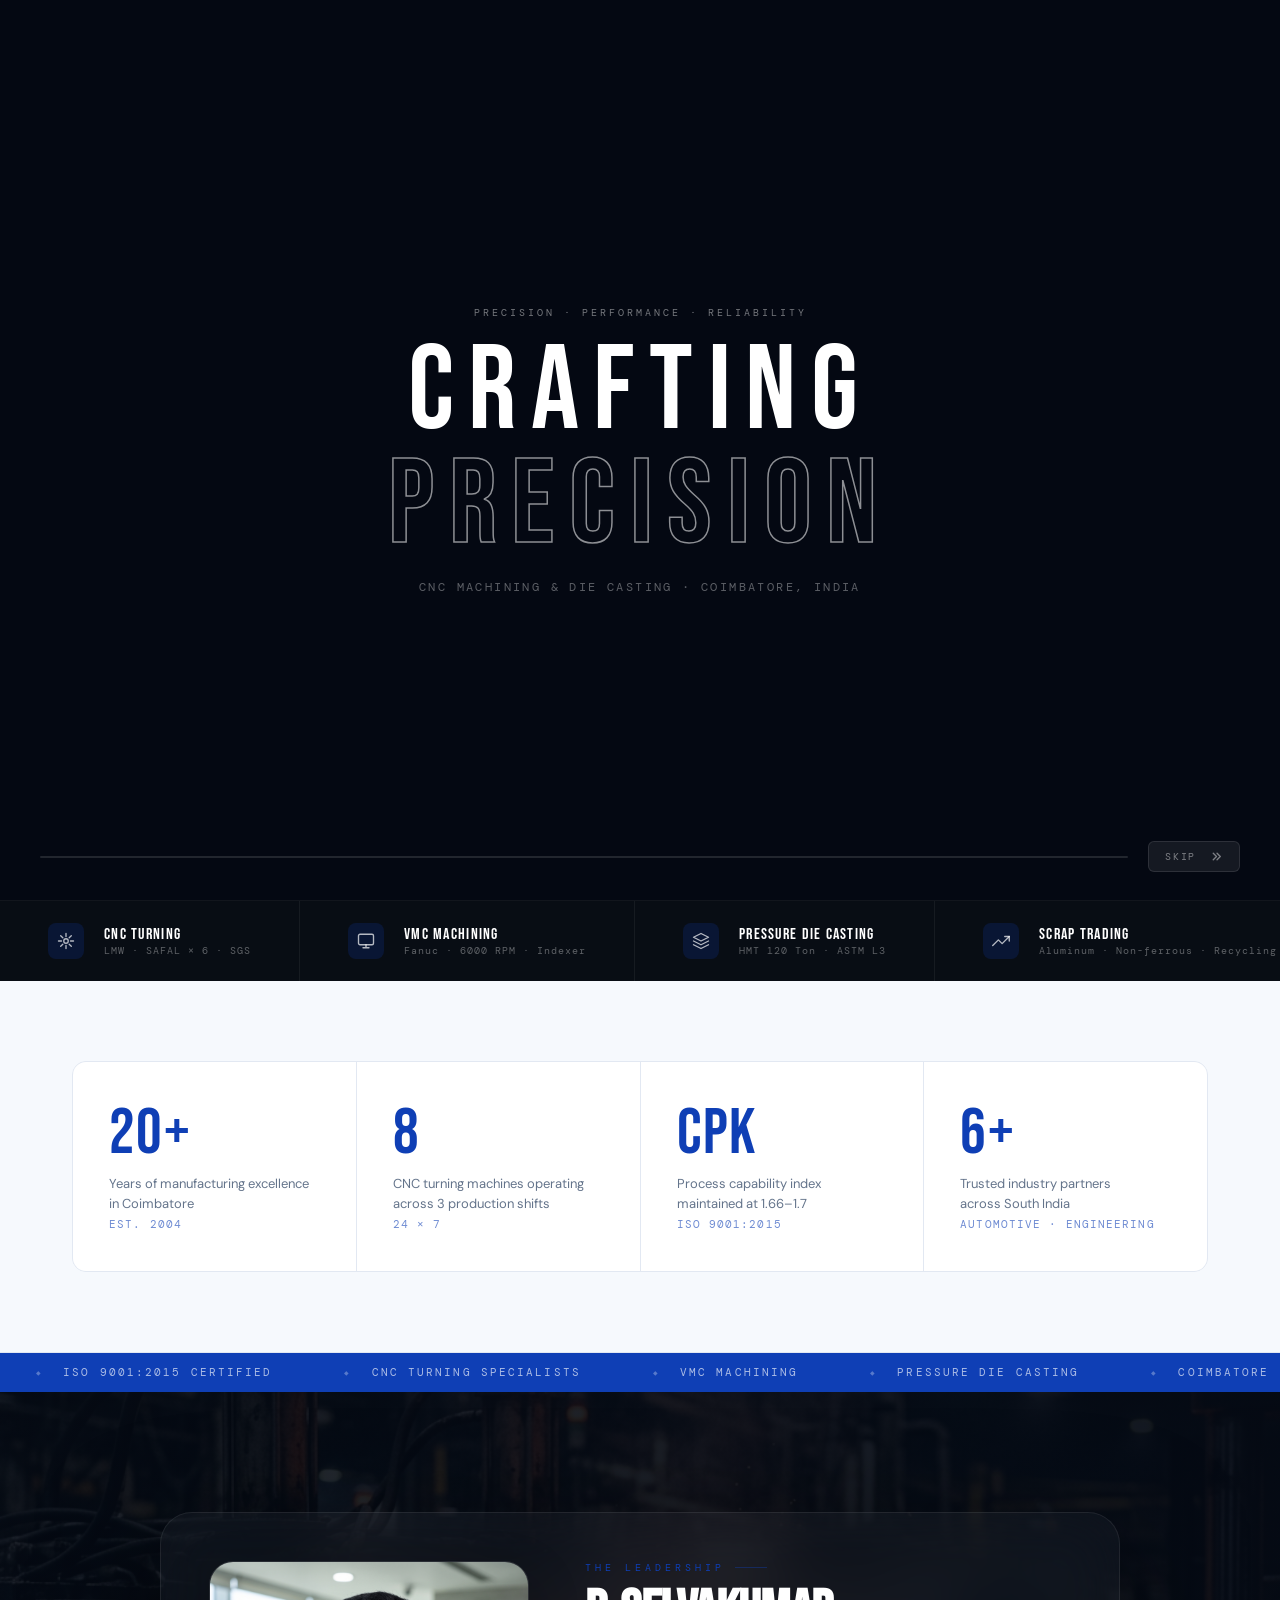
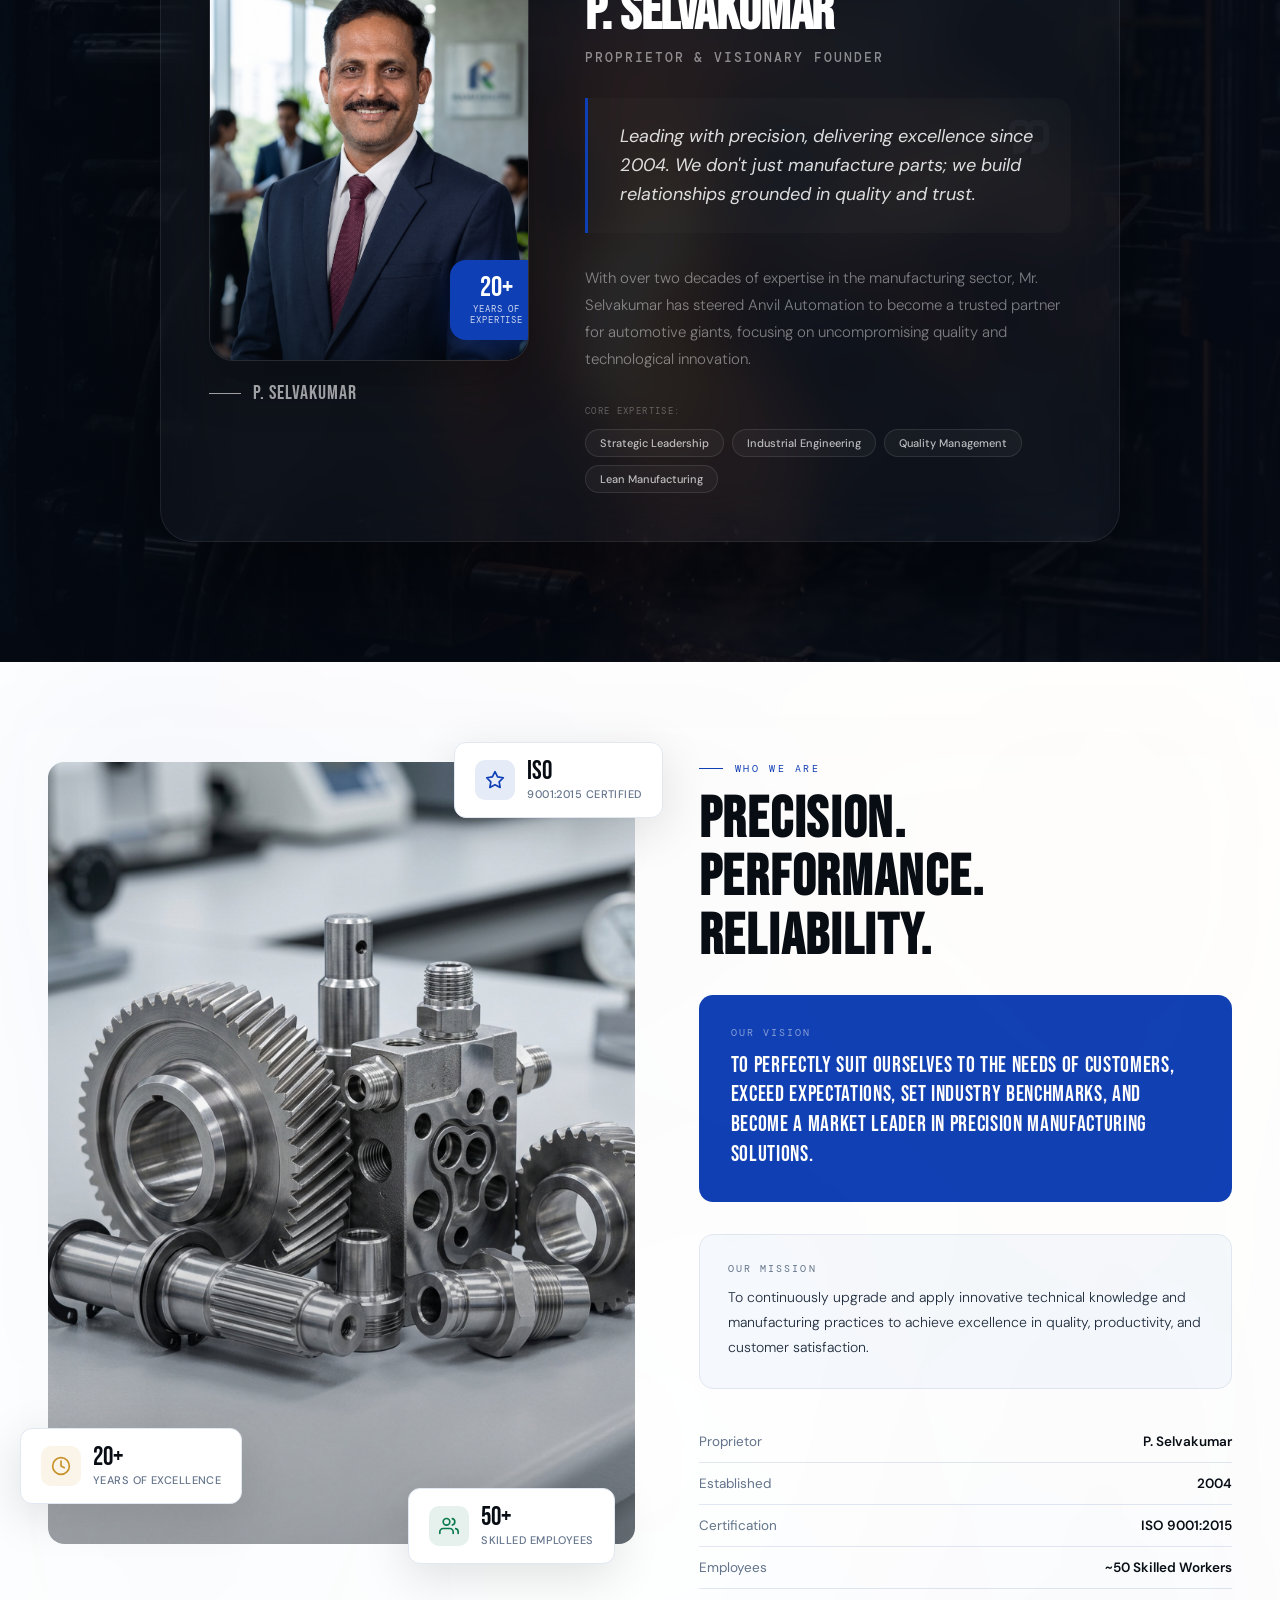
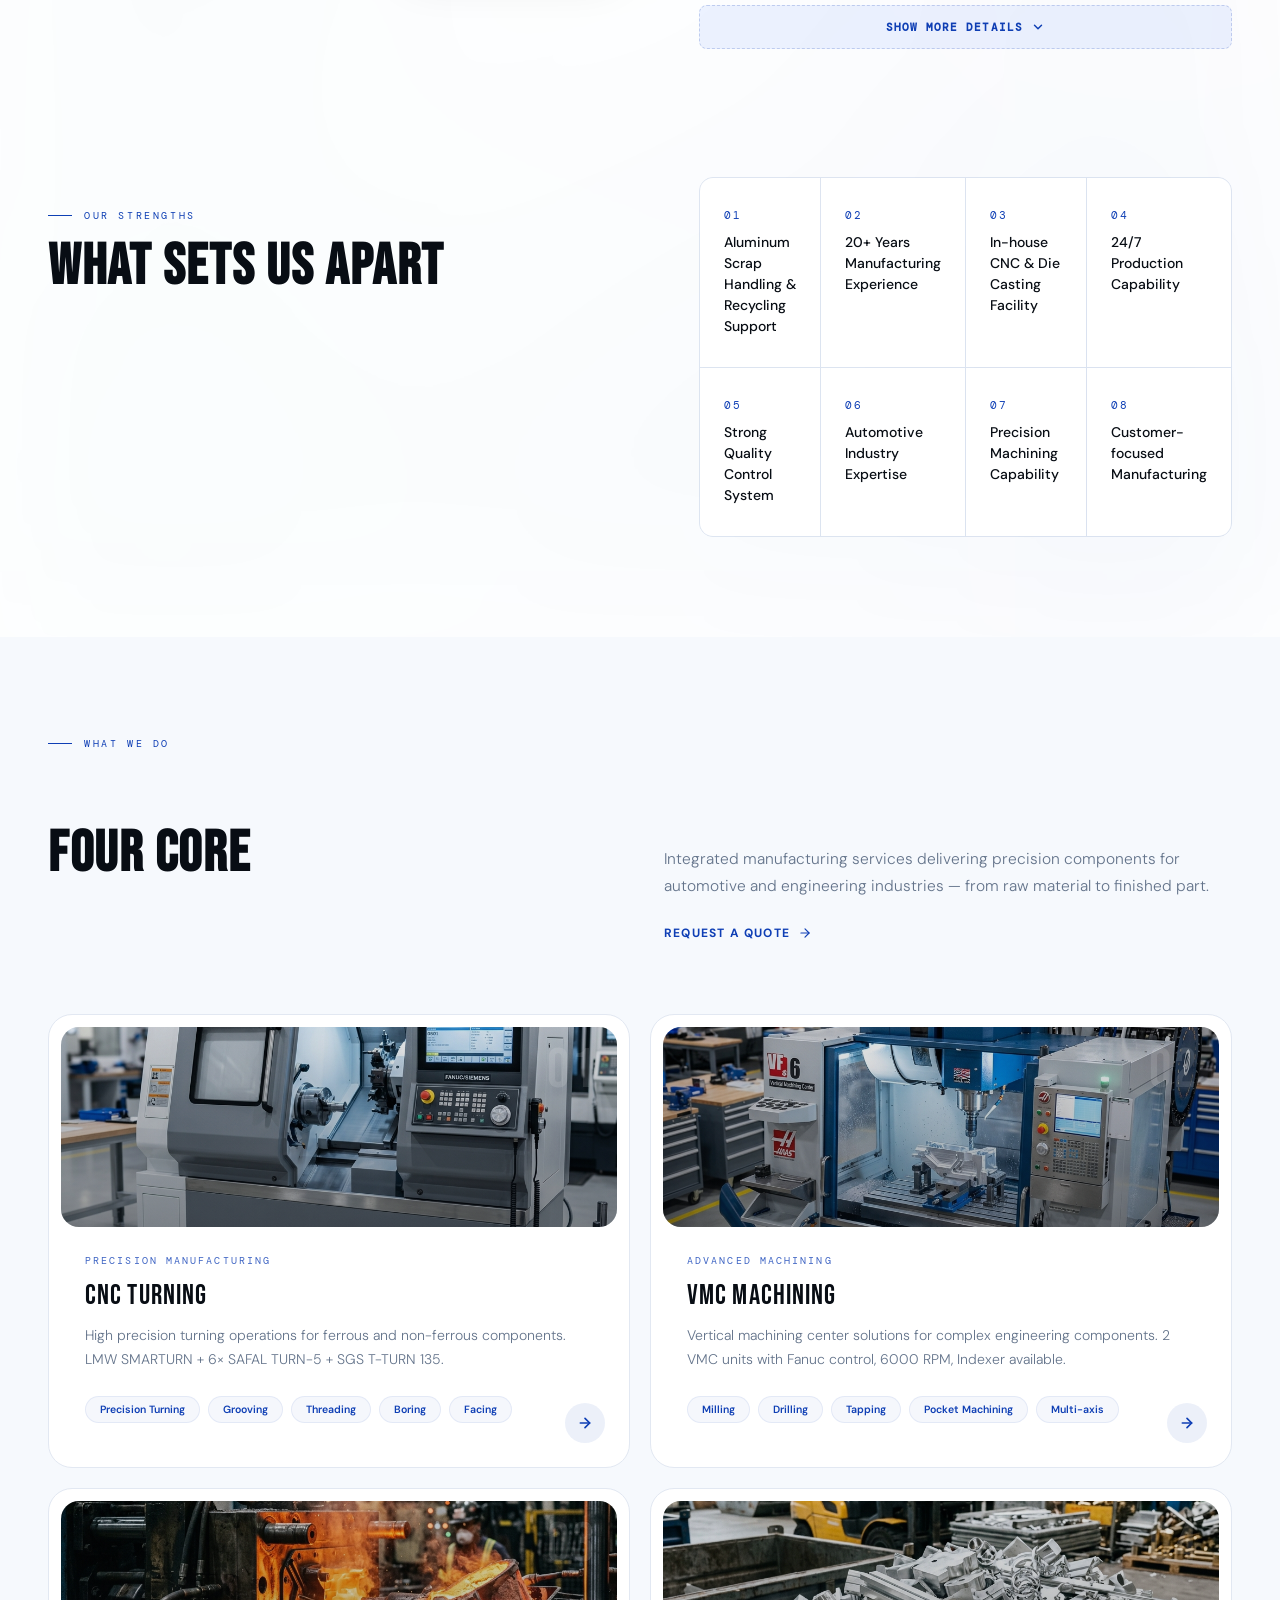
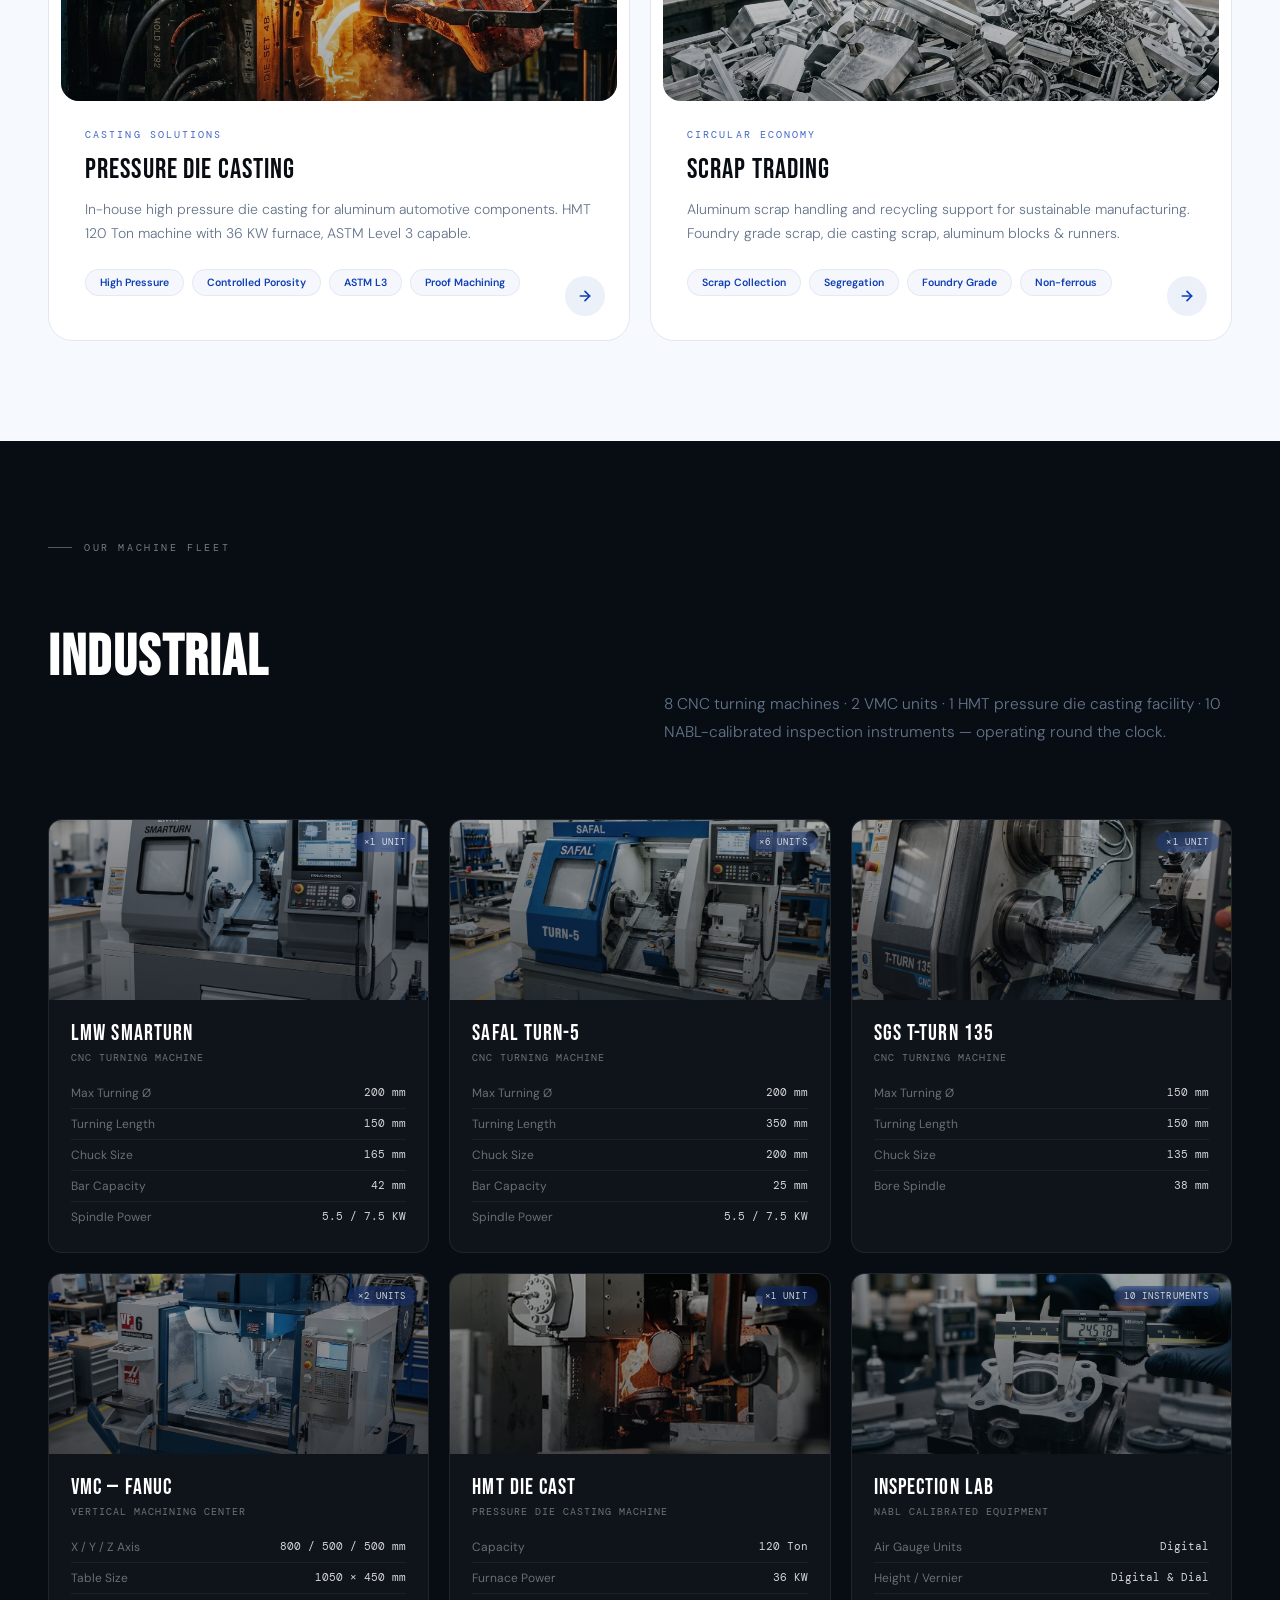
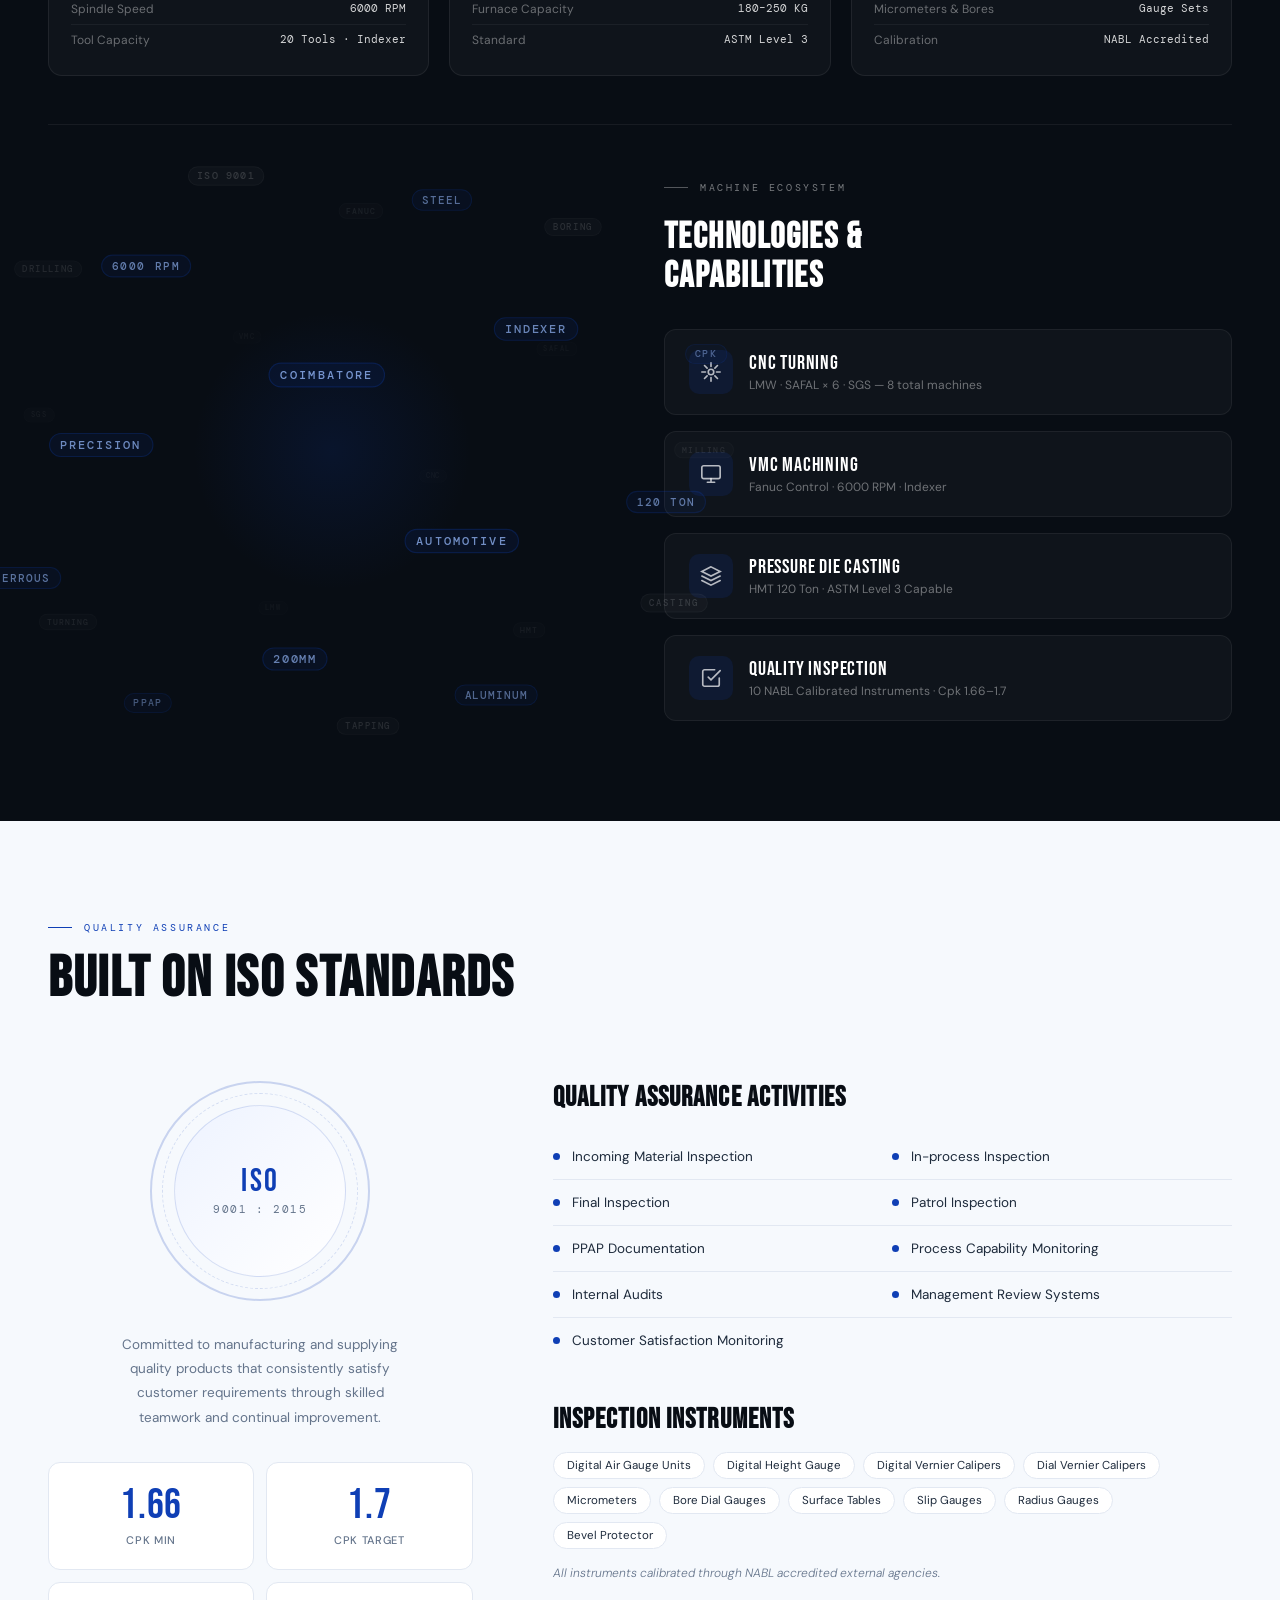
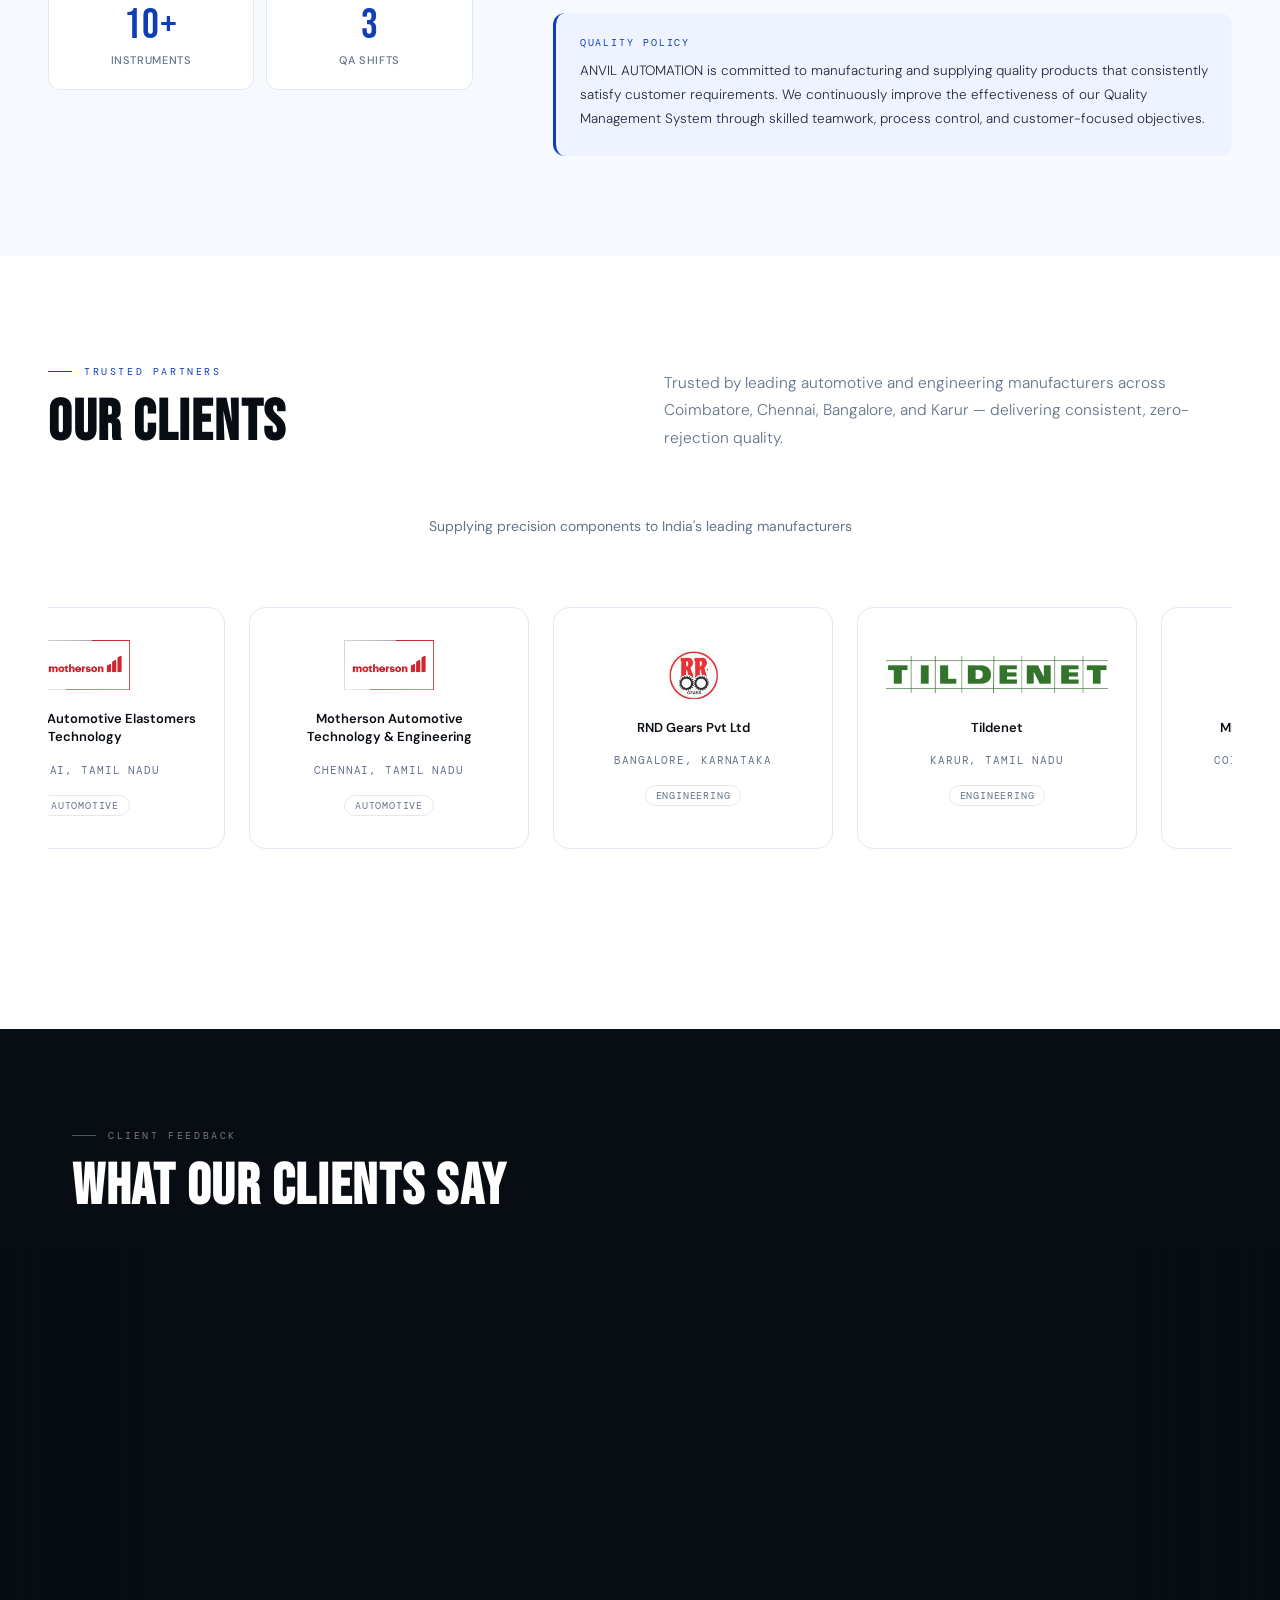
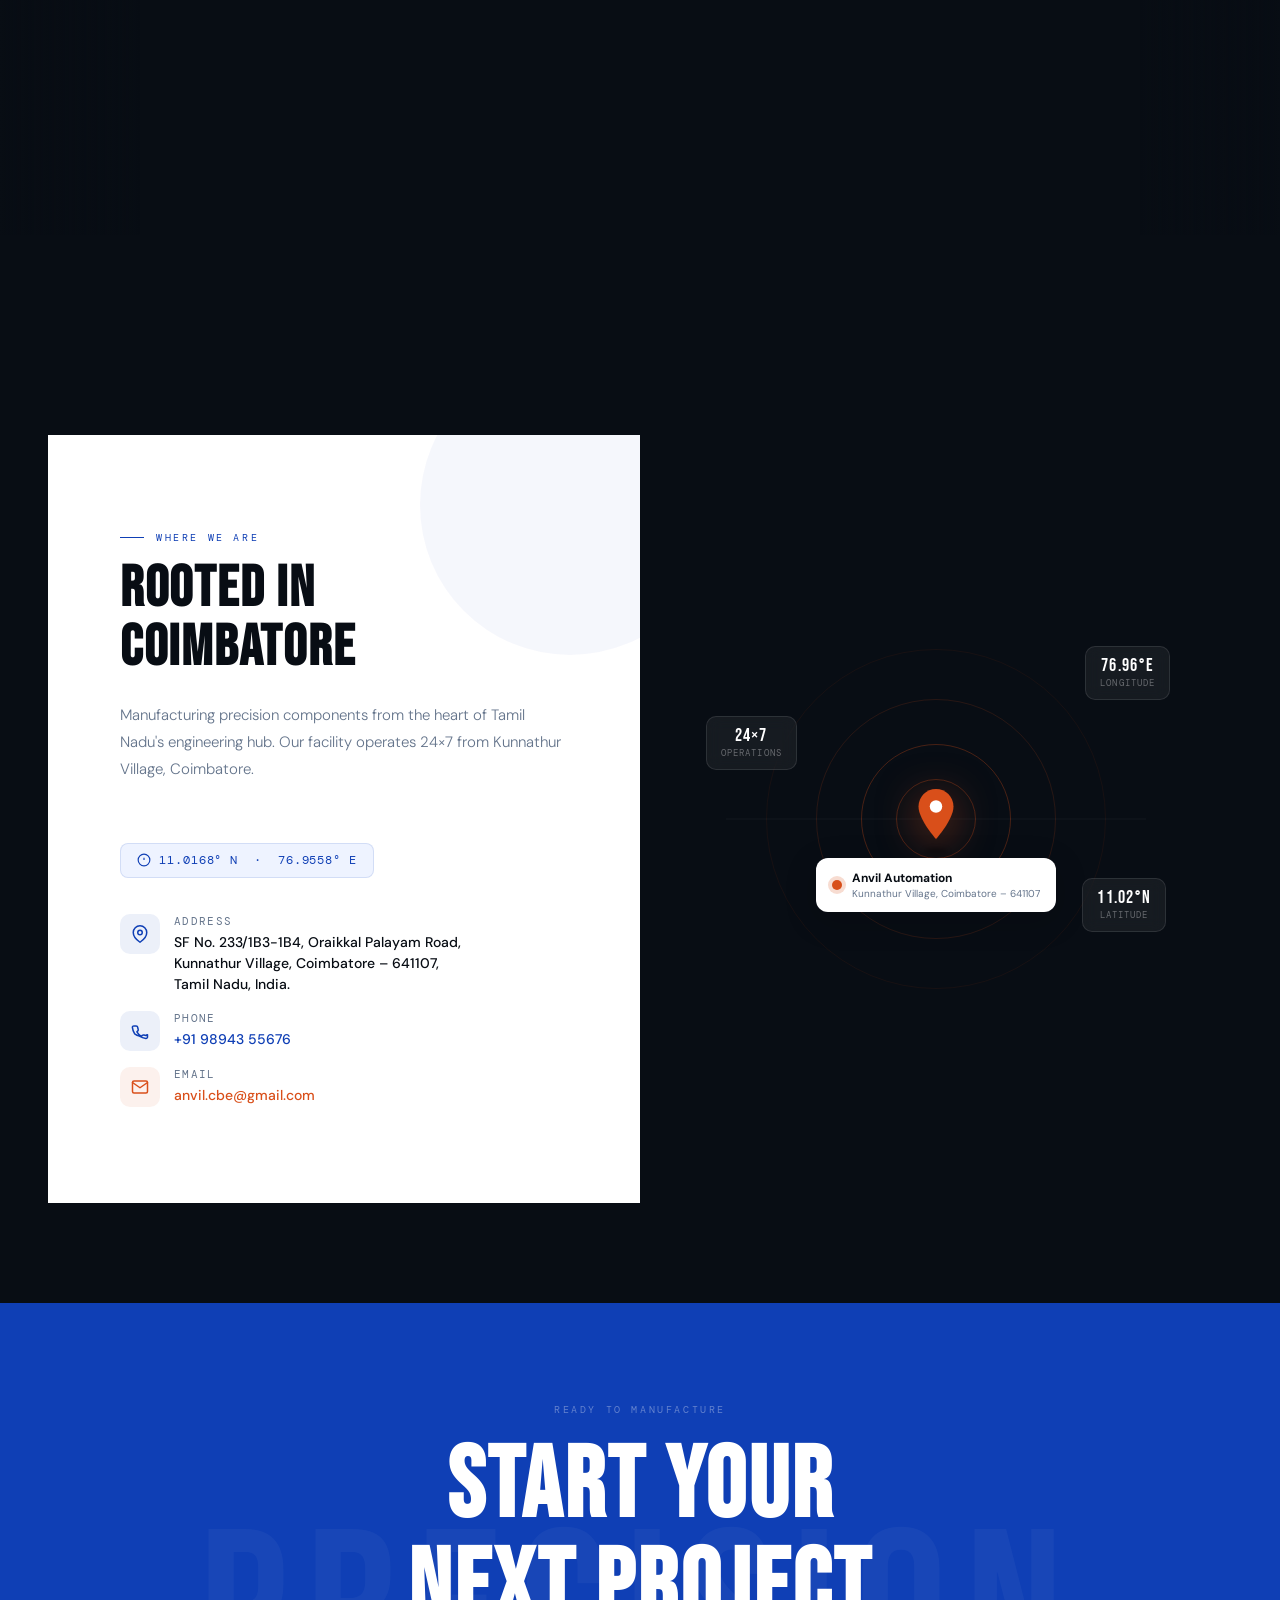
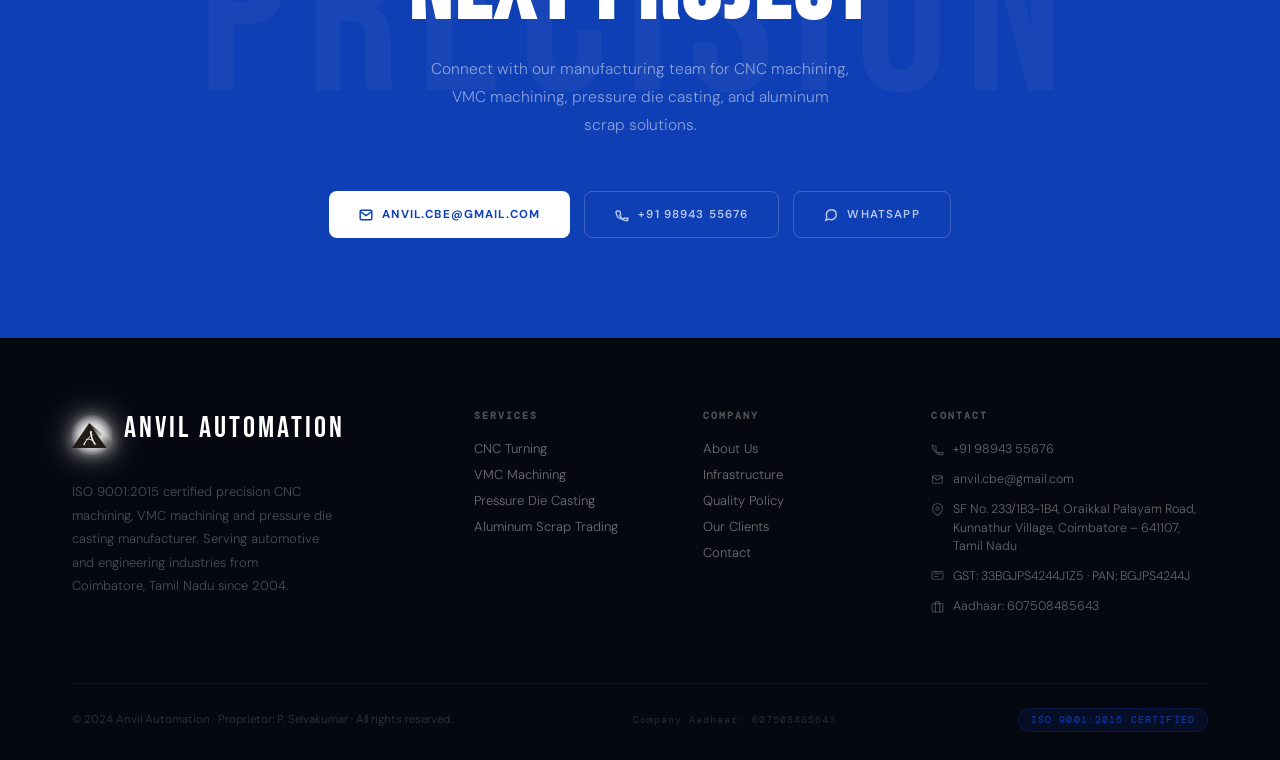
==== commit e14f9881: "update the logo design again" ====
--- a/index.html
+++ b/index.html
@@ -20,15 +20,15 @@
   <link rel="canonical" href="https://anvilautomation.org/">
 
   <!-- Favicon / Brand Logo -->
-  <link rel="icon" type="image/jpeg" href="assets/images/logo.jpg">
-  <link rel="apple-touch-icon" href="assets/images/logo.jpg">
+  <link rel="icon" type="image/png" href="assets/images/logo1.png">
+  <link rel="apple-touch-icon" href="assets/images/logo1.png">
 
   <!-- Open Graph / Facebook -->
   <meta property="og:type" content="website">
   <meta property="og:url" content="https://anvilautomation.org/">
   <meta property="og:title" content="Anvil Automation — Precision CNC Machining & Die Casting, Coimbatore">
   <meta property="og:description" content="ISO 9001:2015 certified CNC machining, VMC machining and pressure die casting manufacturer in Coimbatore, Tamil Nadu since 2004.">
-  <meta property="og:image" content="https://anvilautomation.org/assets/images/logo.jpg">
+  <meta property="og:image" content="https://anvilautomation.org/assets/images/logo1.png">
   <meta property="og:site_name" content="Anvil Automation">
 
   <!-- Twitter -->
@@ -36,7 +36,7 @@
   <meta name="twitter:url" content="https://anvilautomation.org/">
   <meta name="twitter:title" content="Anvil Automation — Precision CNC Machining & Die Casting, Coimbatore">
   <meta name="twitter:description" content="ISO 9001:2015 certified CNC machining, VMC machining and pressure die casting manufacturer in Coimbatore, Tamil Nadu since 2004.">
-  <meta name="twitter:image" content="https://anvilautomation.org/assets/images/logo.jpg">
+  <meta name="twitter:image" content="https://anvilautomation.org/assets/images/logo1.png">
 
   <!-- Structured Data JSON-LD Schema -->
   <script type="application/ld+json">
@@ -44,7 +44,7 @@
     "@context": "https://schema.org",
     "@type": "ManufacturingBusiness",
     "name": "Anvil Automation",
-    "image": "https://anvilautomation.org/assets/images/logo.jpg",
+    "image": "https://anvilautomation.org/assets/images/logo1.png",
     "@id": "https://anvilautomation.org/#organization",
     "url": "https://anvilautomation.org/",
     "telephone": "+919894355676",
--- a/css/anvil_automation_v2.css
+++ b/css/anvil_automation_v2.css
@@ -110,9 +110,9 @@
 .nav-logo-wrap{
   width:56px;height:56px;
   border-radius:16px;
-  overflow:hidden;
+  overflow:visible;
   flex-shrink:0;
-  background:transparent;
+  background:radial-gradient(circle, rgba(255, 255, 255, 0.95) 0%, rgba(255, 255, 255, 0.6) 40%, rgba(255, 255, 255, 0) 75%);
   transition:transform .3s var(--ease);
 }
 .nav-logo-wrap:hover{transform:scale(1.08)}
@@ -240,7 +240,7 @@
 .mob-brand{
   display:flex;align-items:center;gap:16px;
 }
-.mob-brand-logo{width:60px;height:60px;object-fit:contain;filter:drop-shadow(0 0 8px rgba(255,255,255,.9)) drop-shadow(0 0 16px rgba(255,255,255,.5))}
+.mob-brand-logo{width:60px;height:60px;object-fit:contain;background:radial-gradient(circle, rgba(255, 255, 255, 0.95) 0%, rgba(255, 255, 255, 0.6) 40%, rgba(255, 255, 255, 0) 75%);filter:drop-shadow(0 0 8px rgba(255,255,255,.9)) drop-shadow(0 0 16px rgba(255,255,255,.5))}
 .mob-brand-name{font-family:var(--fd);font-size:22px;letter-spacing:.08em;color:white;line-height:1}
 .mob-brand-tag{font-size:9.5px;font-family:var(--fm);letter-spacing:.15em;text-transform:uppercase;color:rgba(255,255,255,.4);margin-top:4px}
 
@@ -1064,7 +1064,7 @@
 .foot-top{display:grid;grid-template-columns:2fr 1fr 1fr 1.6fr;gap:56px;margin-bottom:56px}
 .foot-brand-n{font-family:var(--fd);font-size:30px;letter-spacing:.1em;color:white;margin-bottom:14px}
 .foot-brand-d{font-size:13px;color:rgba(255,255,255,.28);line-height:1.8;font-weight:300;max-width:260px}
-.foot-logo-img{filter:drop-shadow(0 0 8px rgba(255,255,255,.9)) drop-shadow(0 0 16px rgba(255,255,255,.5));transition:filter .3s ease}
+.foot-logo-img{background:radial-gradient(circle, rgba(255, 255, 255, 0.95) 0%, rgba(255, 255, 255, 0.6) 40%, rgba(255, 255, 255, 0) 75%);filter:drop-shadow(0 0 8px rgba(255, 255, 255,.9)) drop-shadow(0 0 16px rgba(255,255,255,.5));transition:filter .3s ease}
 .foot-logo-img:hover{filter:drop-shadow(0 0 12px rgba(255,255,255,1)) drop-shadow(0 0 24px rgba(255,255,255,.7))}
 .foot-col h5{font-family:var(--fm);font-size:9.5px;letter-spacing:.22em;text-transform:uppercase;color:rgba(255,255,255,.3);margin-bottom:18px}
 .foot-col a{display:block;font-size:13px;color:rgba(255,255,255,.42);margin-bottom:9px;transition:color .2s;font-weight:300}
@@ -1530,3 +1530,87 @@
   .dock-sep{height:22px;margin:0 4px}
 }
 
+/* ── DEVELOPER TOOLTIP EASTER EGG ── */
+.dev-tooltip {
+  position: absolute;
+  top: calc(100% + 14px);
+  left: 50%;
+  transform: translateX(-50%) translateY(-10px) scale(0.9);
+  background: rgba(8, 12, 24, 0.96);
+  backdrop-filter: blur(16px);
+  -webkit-backdrop-filter: blur(16px);
+  border: 1px solid rgba(15, 63, 181, 0.45);
+  box-shadow: 0 12px 40px rgba(0, 0, 0, 0.6), 0 0 24px rgba(15, 63, 181, 0.25);
+  border-radius: 14px;
+  padding: 16px 20px;
+  color: #ffffff;
+  z-index: 1200;
+  opacity: 0;
+  pointer-events: none;
+  transition: all 0.4s cubic-bezier(0.34, 1.56, 0.64, 1);
+  text-align: center;
+  box-sizing: border-box;
+}
+
+.dev-tooltip.show {
+  opacity: 1;
+  transform: translateX(-50%) translateY(0) scale(1);
+  pointer-events: auto;
+}
+
+.dev-tooltip::before {
+  content: '';
+  position: absolute;
+  bottom: 100%;
+  left: 50%;
+  transform: translateX(-50%);
+  border: 8px solid transparent;
+  border-bottom-color: rgba(15, 63, 181, 0.45);
+}
+
+.dev-tooltip::after {
+  content: '';
+  position: absolute;
+  bottom: 100%;
+  left: 50%;
+  transform: translateX(-50%);
+  border: 7px solid transparent;
+  border-bottom-color: rgba(8, 12, 24, 0.96);
+}
+
+.dev-tooltip-header {
+  font-family: var(--fm);
+  font-size: 9px;
+  letter-spacing: 0.16em;
+  text-transform: uppercase;
+  color: var(--blue);
+  margin-bottom: 6px;
+  font-weight: 700;
+}
+
+.dev-tooltip-name {
+  font-family: var(--fd);
+  font-size: 19px;
+  letter-spacing: 0.05em;
+  color: #ffffff;
+  line-height: 1.2;
+}
+
+.dev-tooltip-company {
+  font-size: 12px;
+  color: rgba(255, 255, 255, 0.6);
+  margin-top: 2px;
+  font-weight: 300;
+}
+
+.dev-tooltip-since {
+  font-family: var(--fm);
+  font-size: 10px;
+  letter-spacing: 0.05em;
+  color: var(--gold);
+  margin-top: 8px;
+  font-weight: 500;
+  border-top: 1px solid rgba(255, 255, 255, 0.08);
+  padding-top: 6px;
+}
+
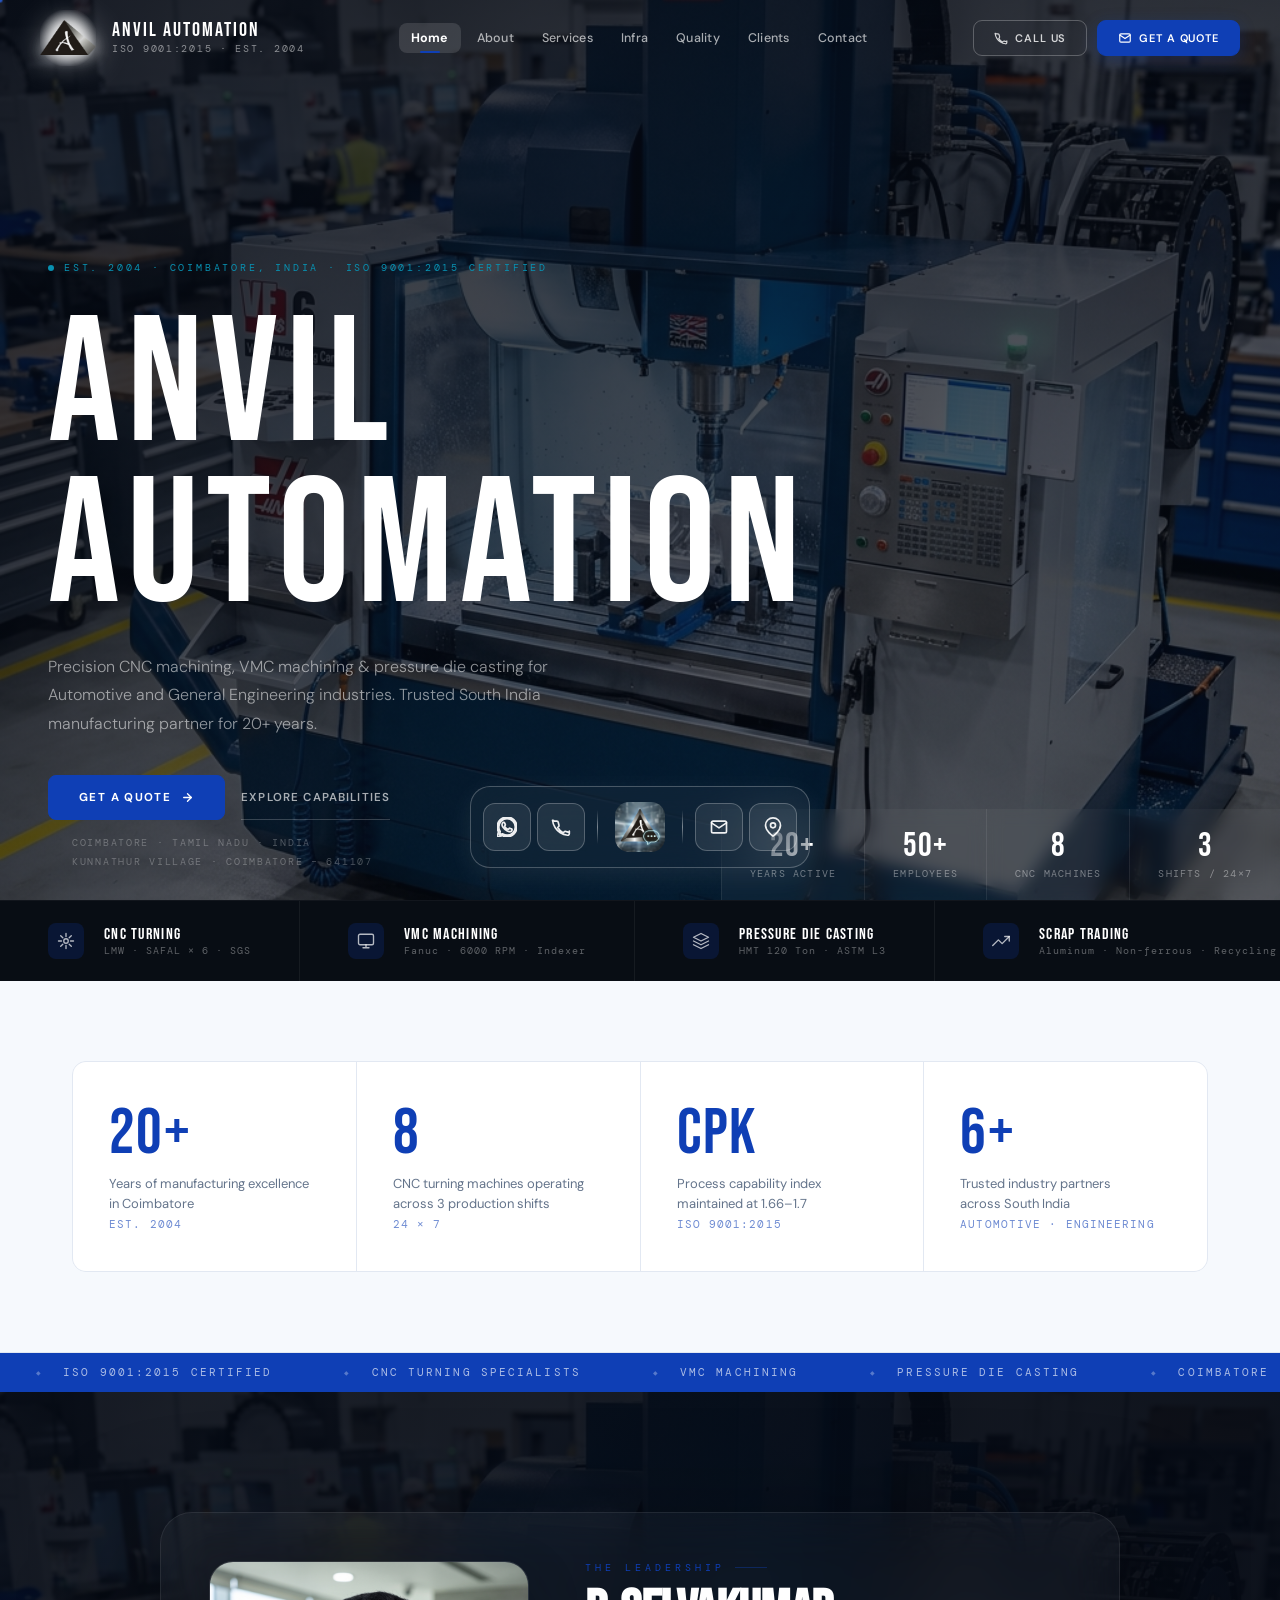
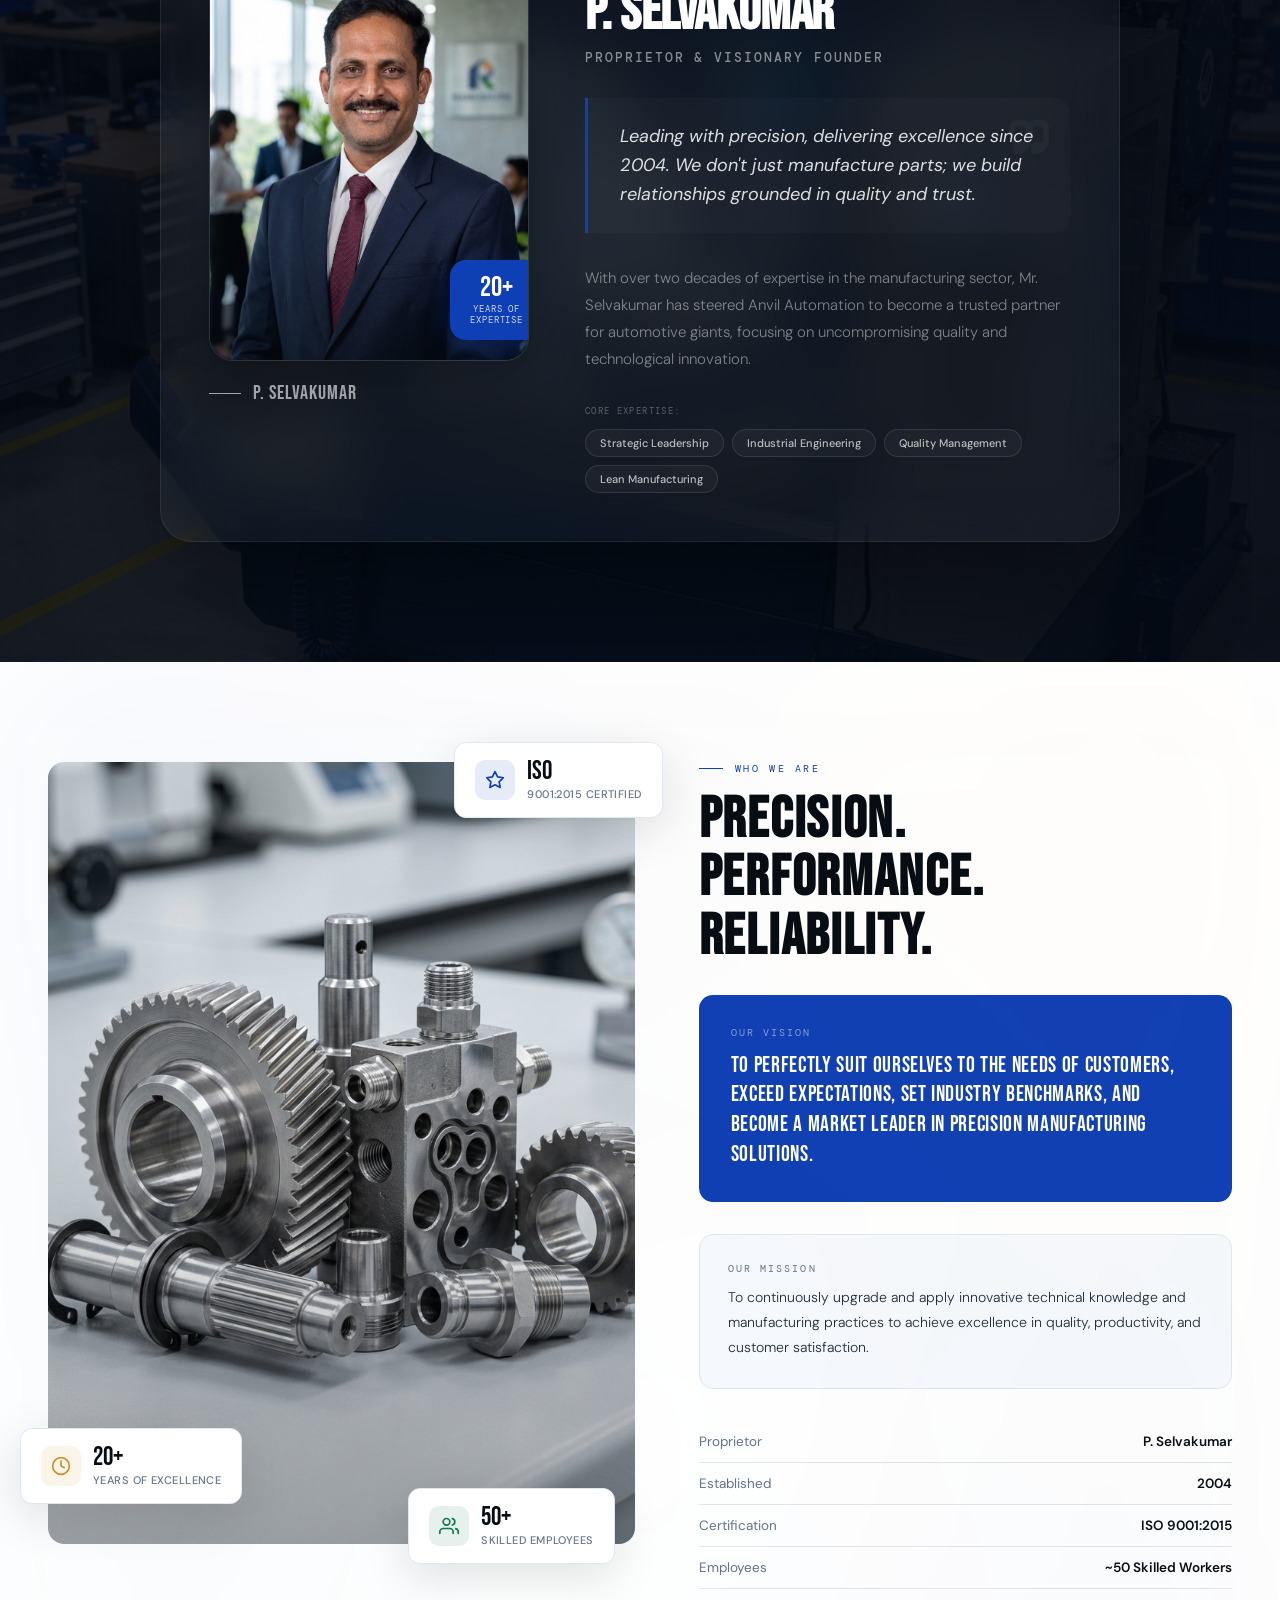
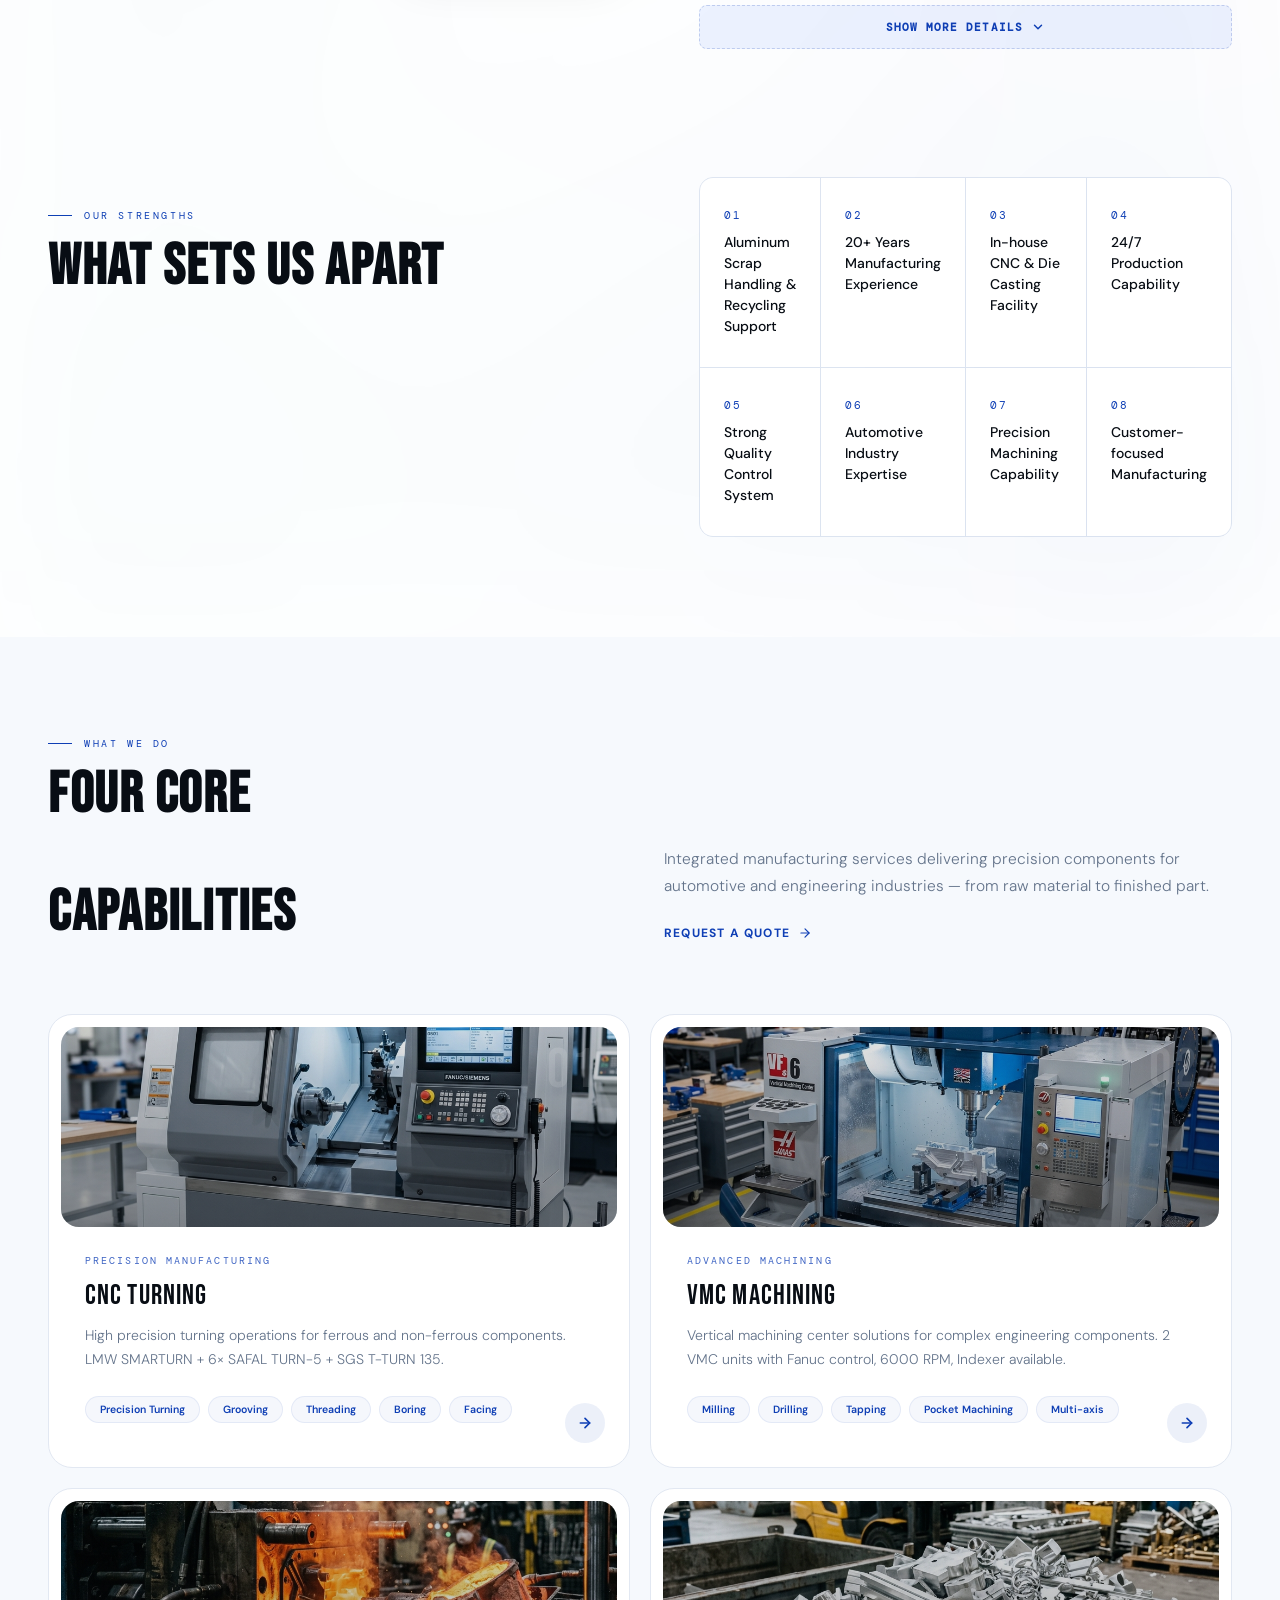
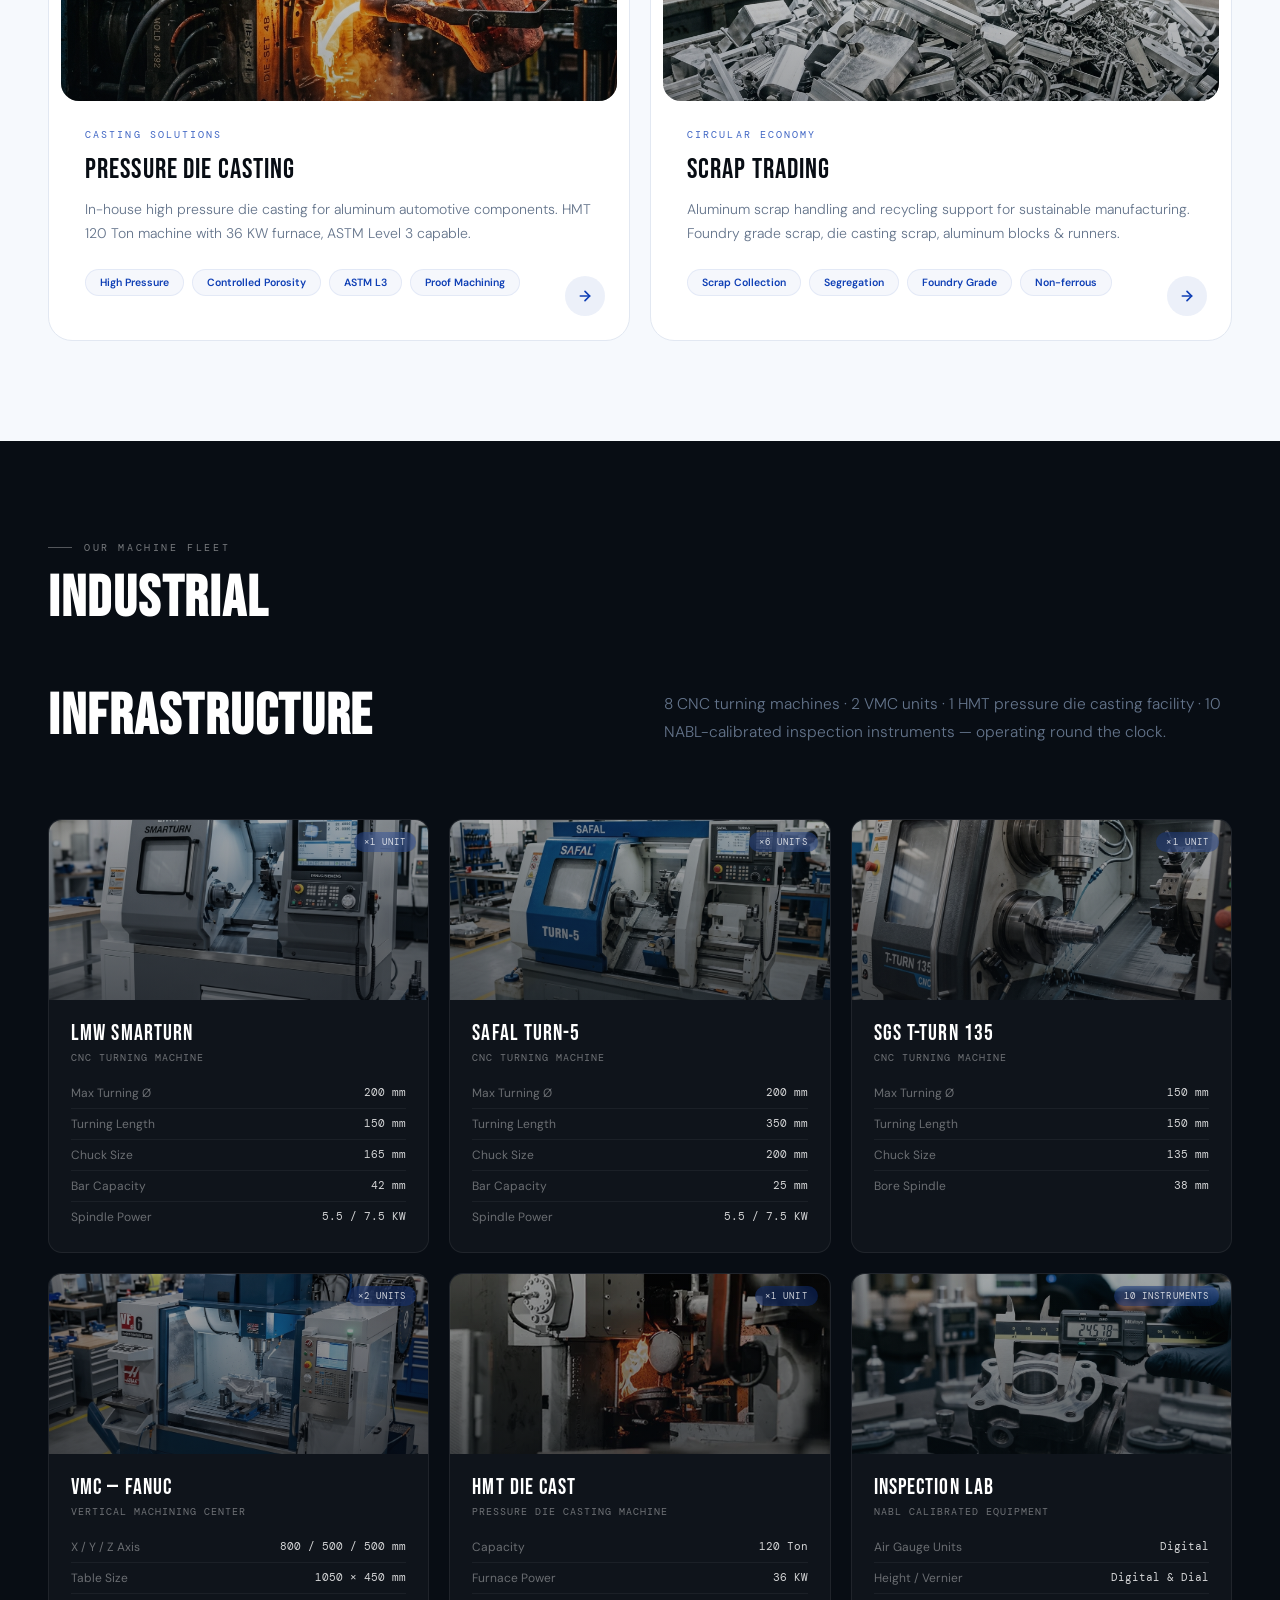
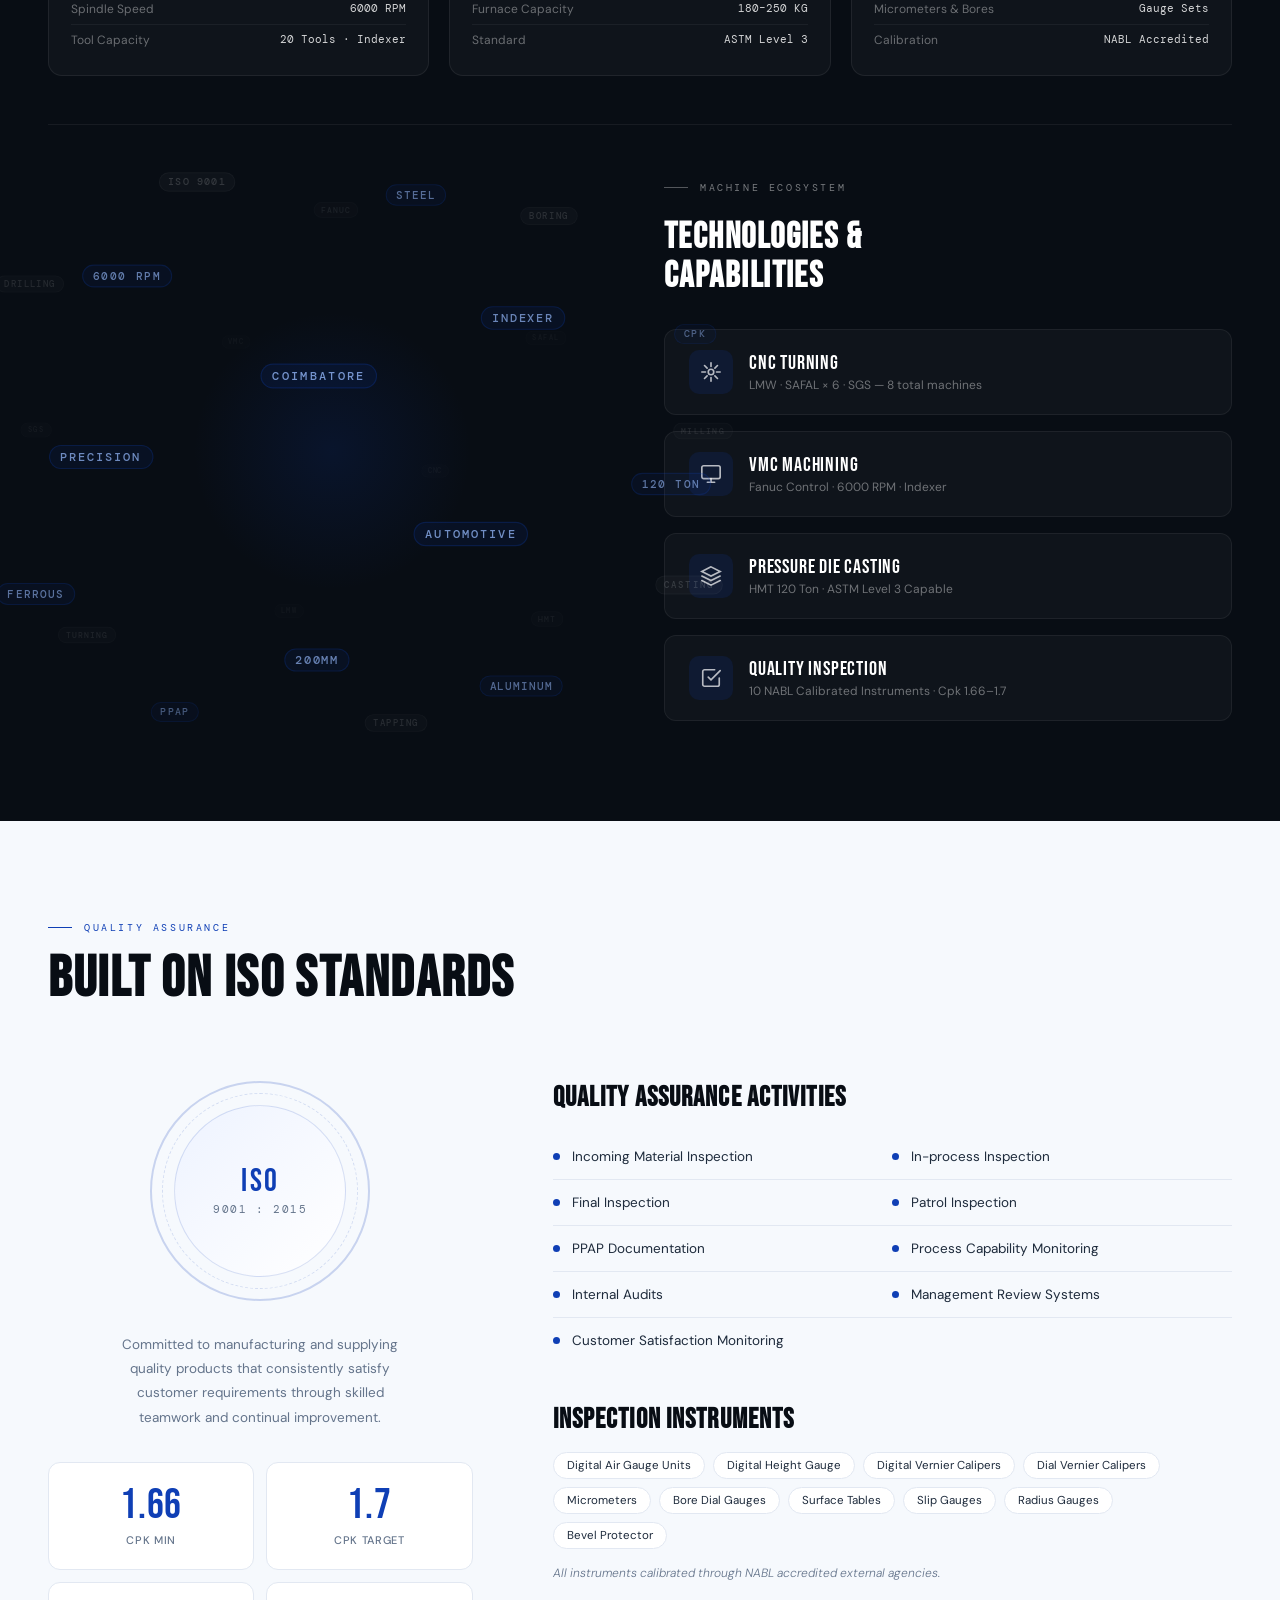
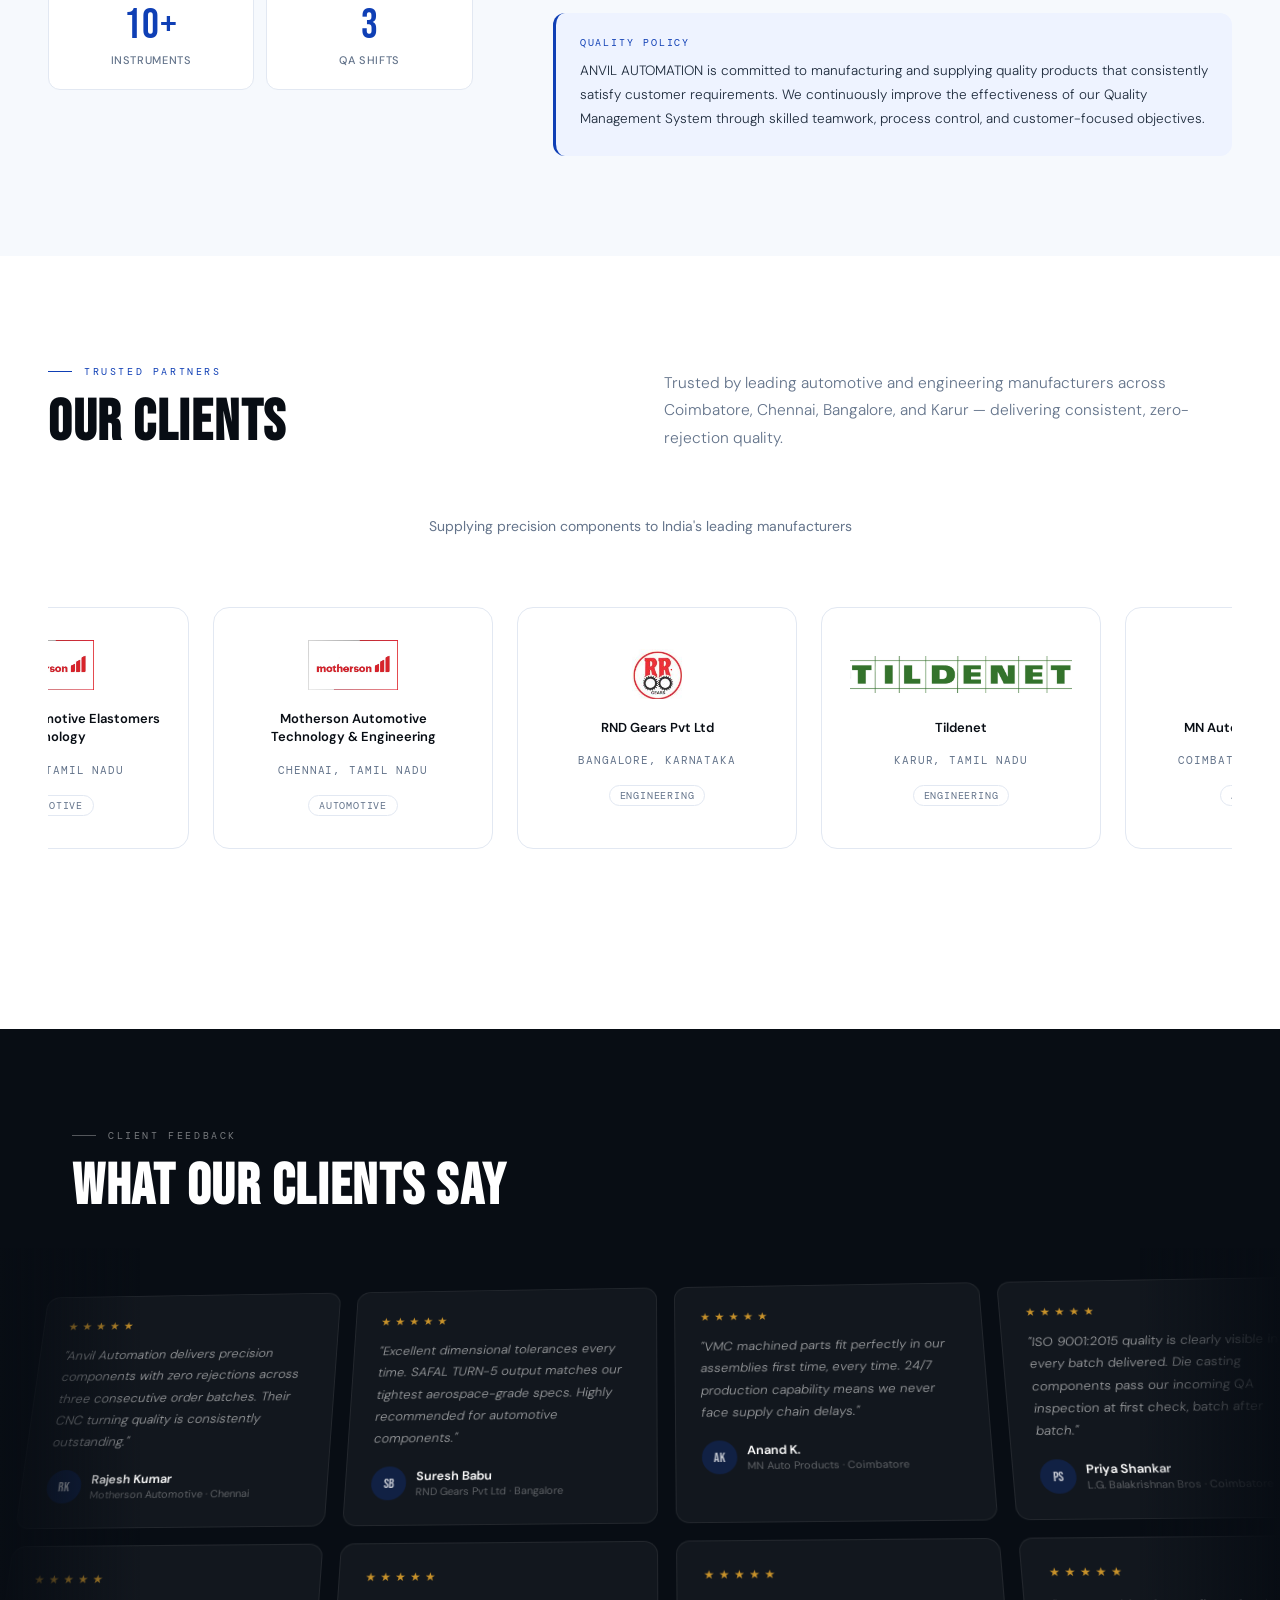
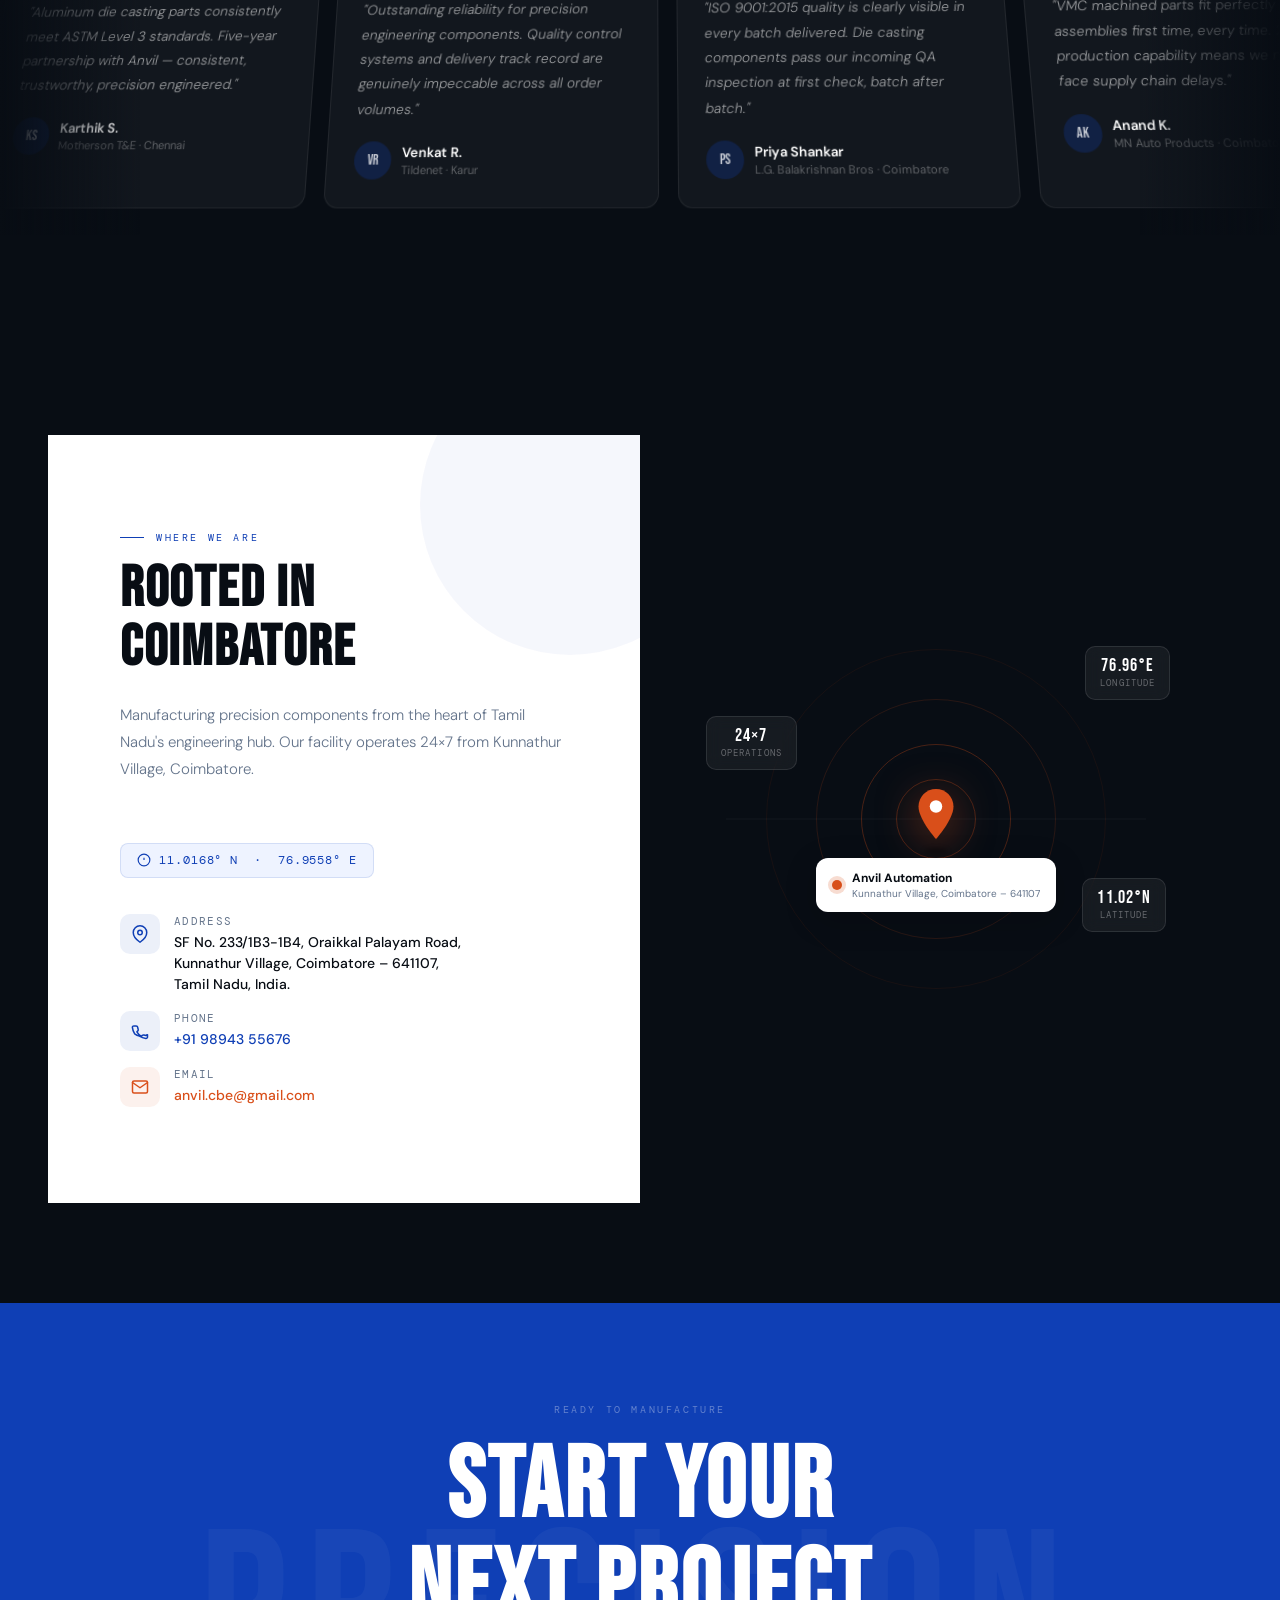
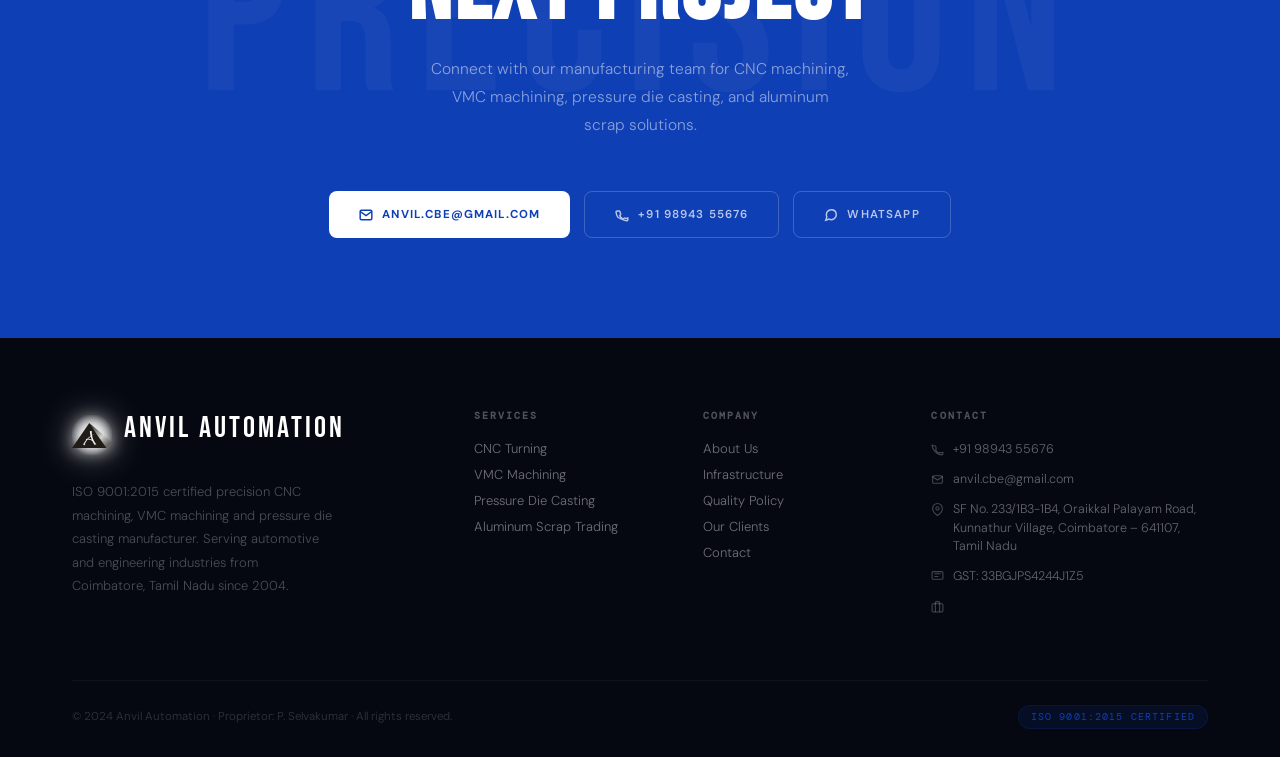
==== commit 66fb804e: "private data hided" ====
--- a/index.html
+++ b/index.html
@@ -1267,16 +1267,15 @@
           <div class="foot-contact-r"><svg viewBox="0 0 24 24" fill="none" stroke="currentColor" stroke-width="2" stroke-linecap="round" stroke-linejoin="round">
               <rect x="2" y="3" width="20" height="14" rx="2"/>
               <path d="M7 7h10M7 12h6"/>
-            </svg><span>GST: 33BGJPS4244J1Z5 · PAN: BGJPS4244J</span></div>
+            </svg><span>GST: 33BGJPS4244J1Z5</span></div>
           <div class="foot-contact-r"><svg viewBox="0 0 24 24" fill="none" stroke="currentColor" stroke-width="2" stroke-linecap="round" stroke-linejoin="round">
               <rect x="2" y="7" width="20" height="15" rx="2"/>
               <path d="M16 21V5a2 2 0 00-2-2h-4a2 2 0 00-2 2v16"/>
-            </svg><span>Aadhaar: 607508485643</span></div>
+            </svg></div>
         </div>
       </div>
       <div class="foot-bar">
         <p class="foot-copy">© 2024 Anvil Automation · Proprietor: P. Selvakumar · All rights reserved.</p>
-        <p class="foot-gst">Company Aadhaar: 607508485643</p>
         <div class="foot-cert">ISO 9001:2015 Certified</div>
       </div>
     </div>
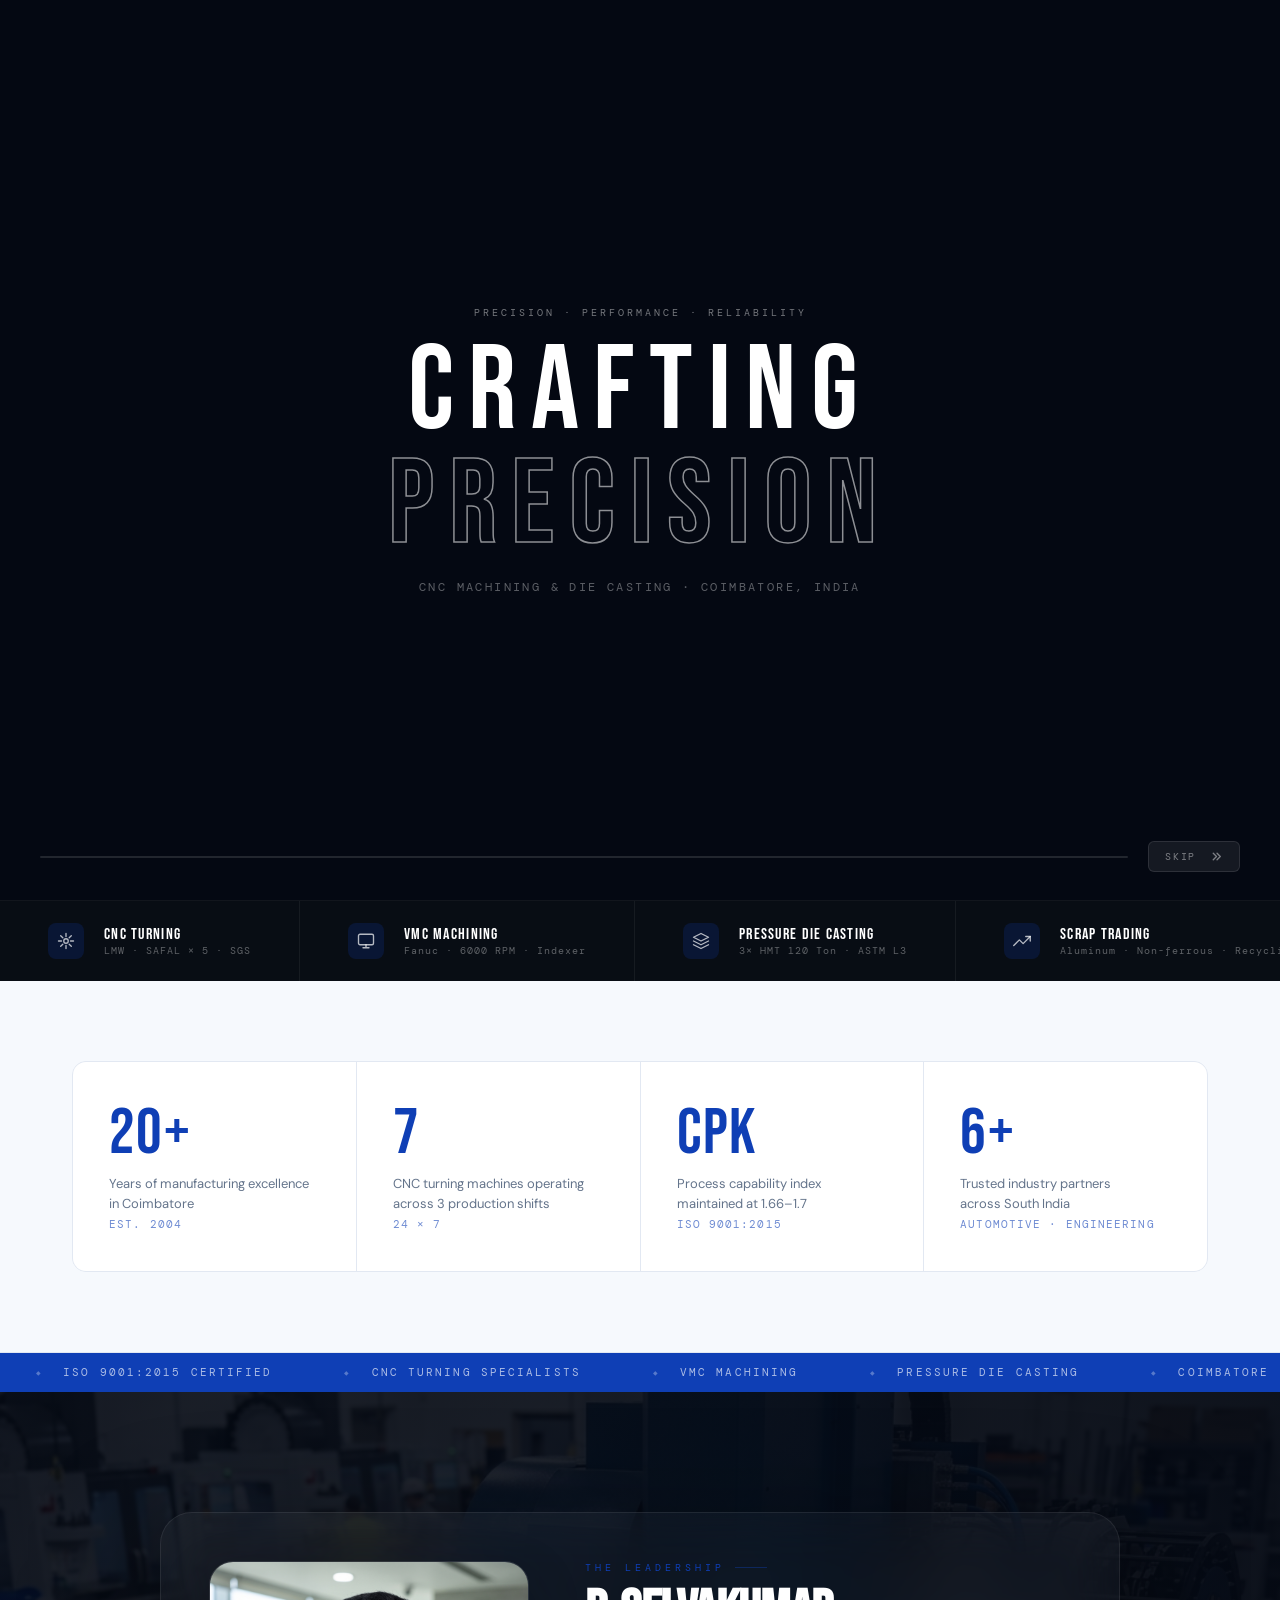
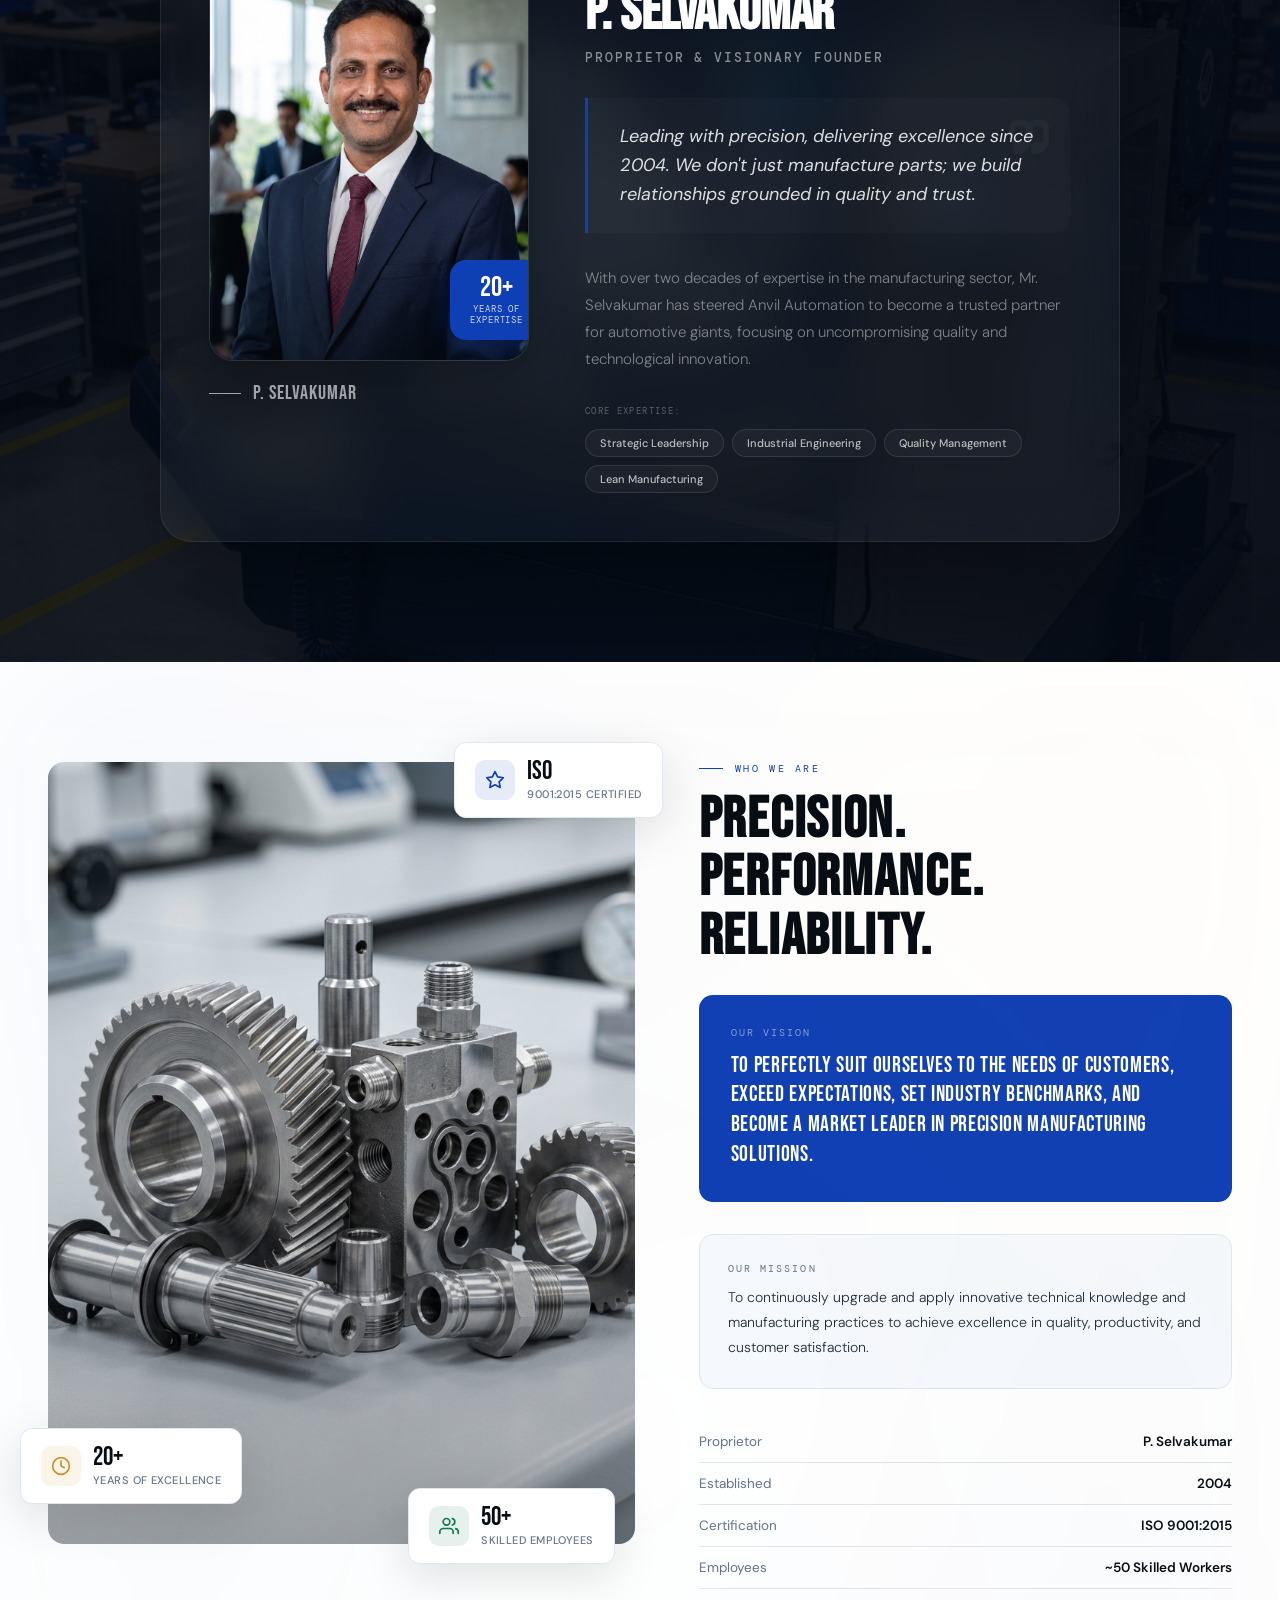
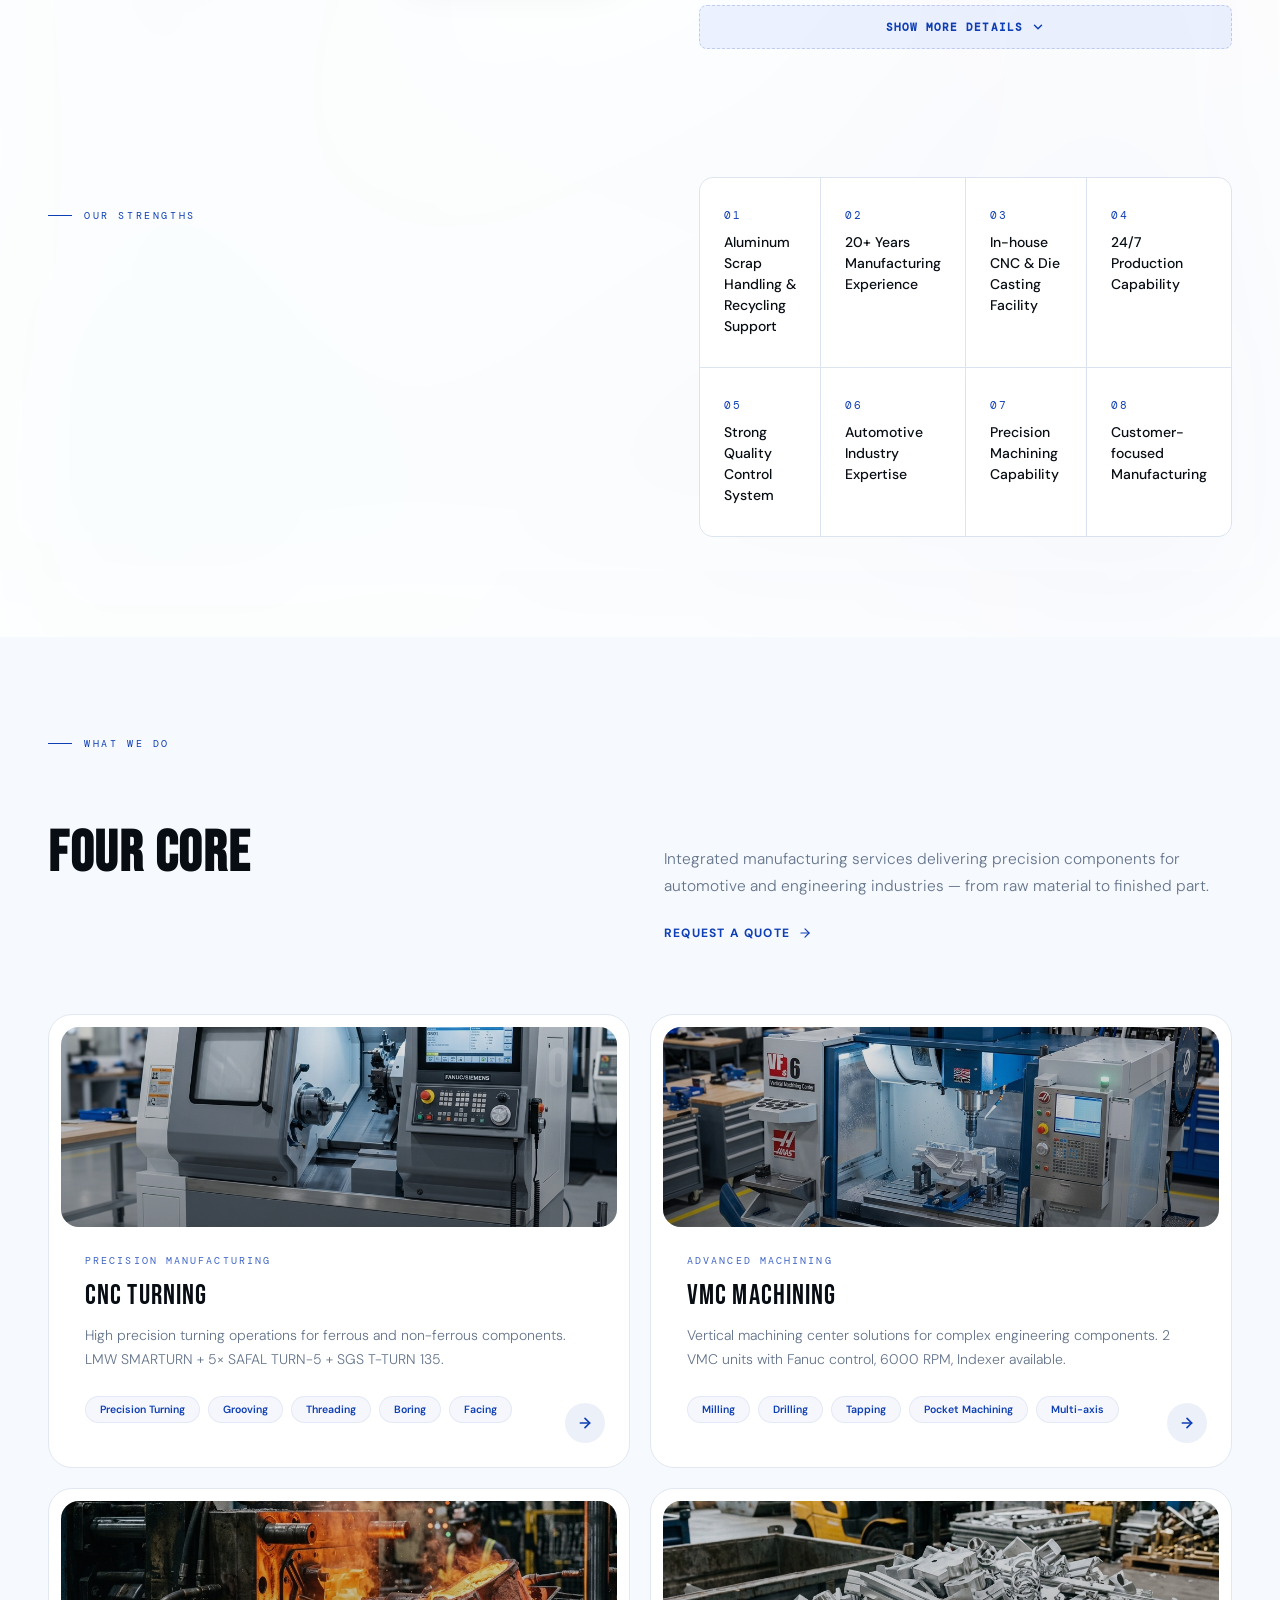
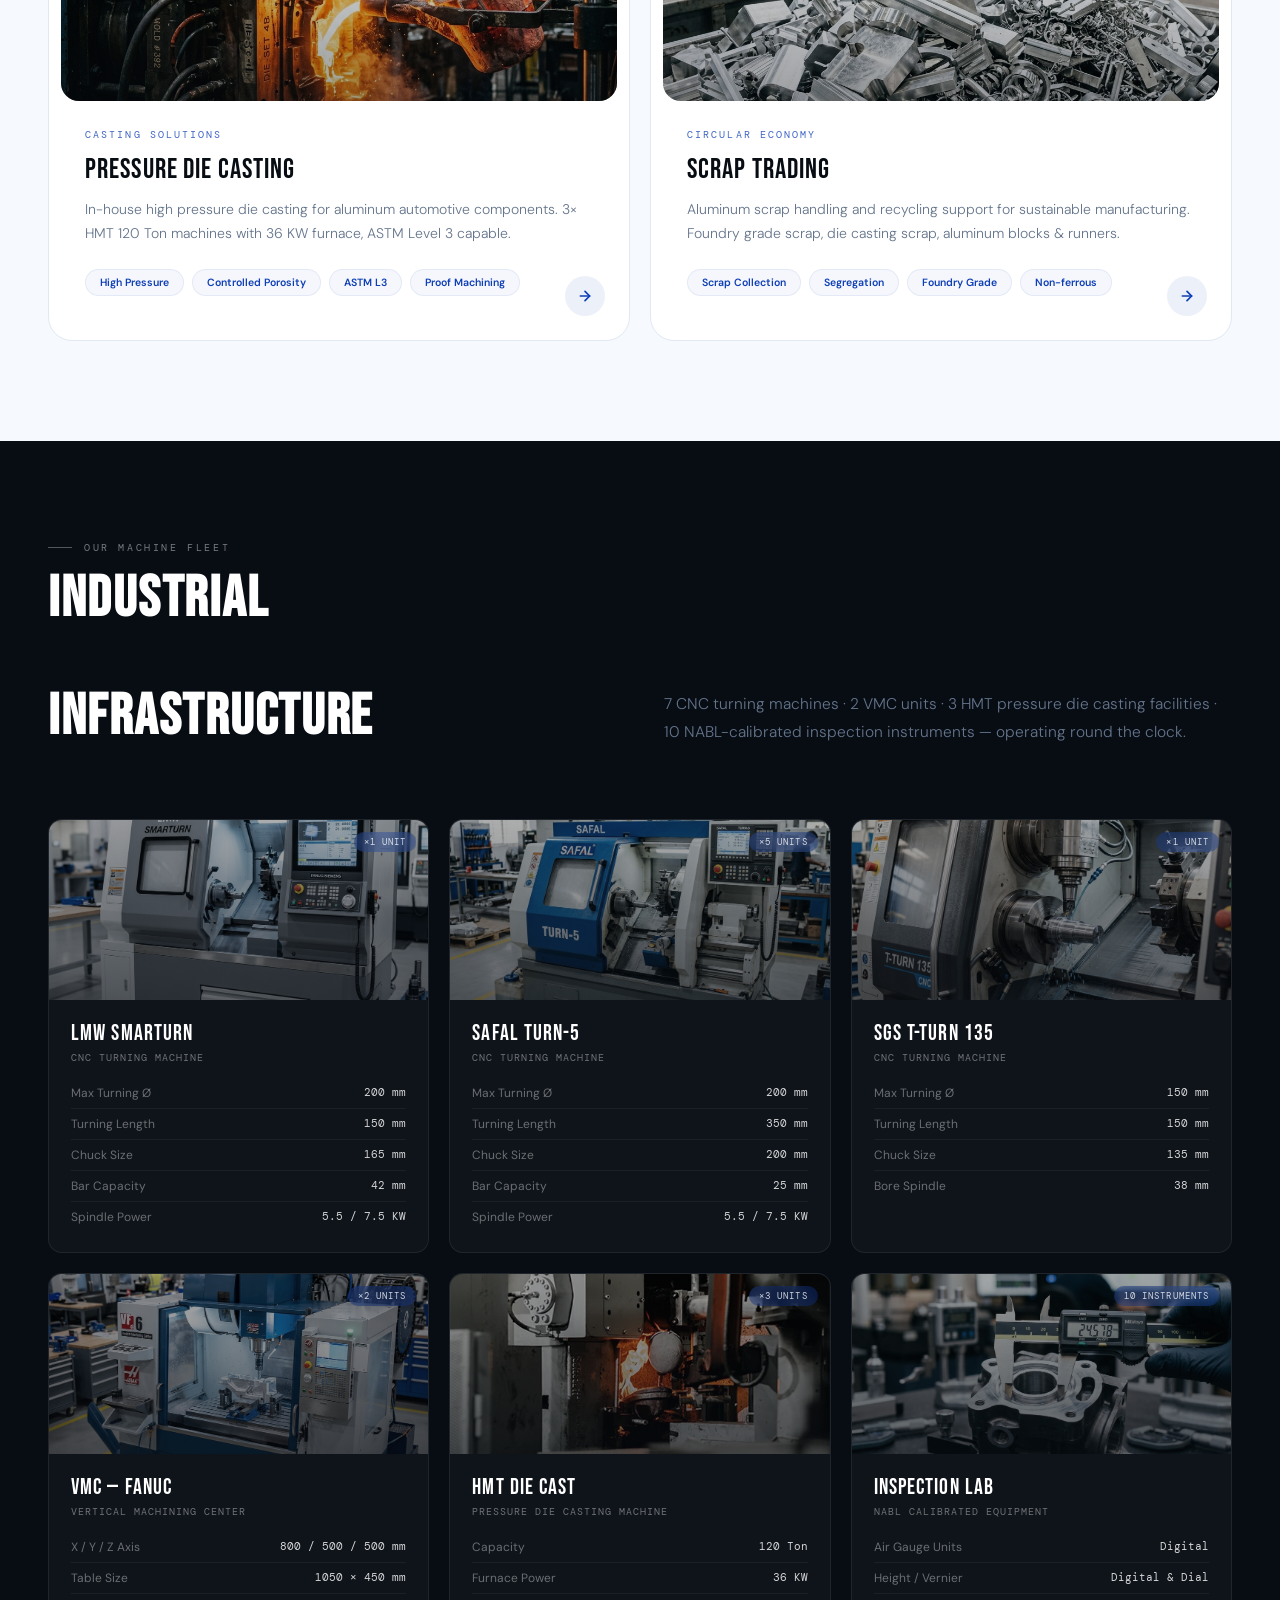
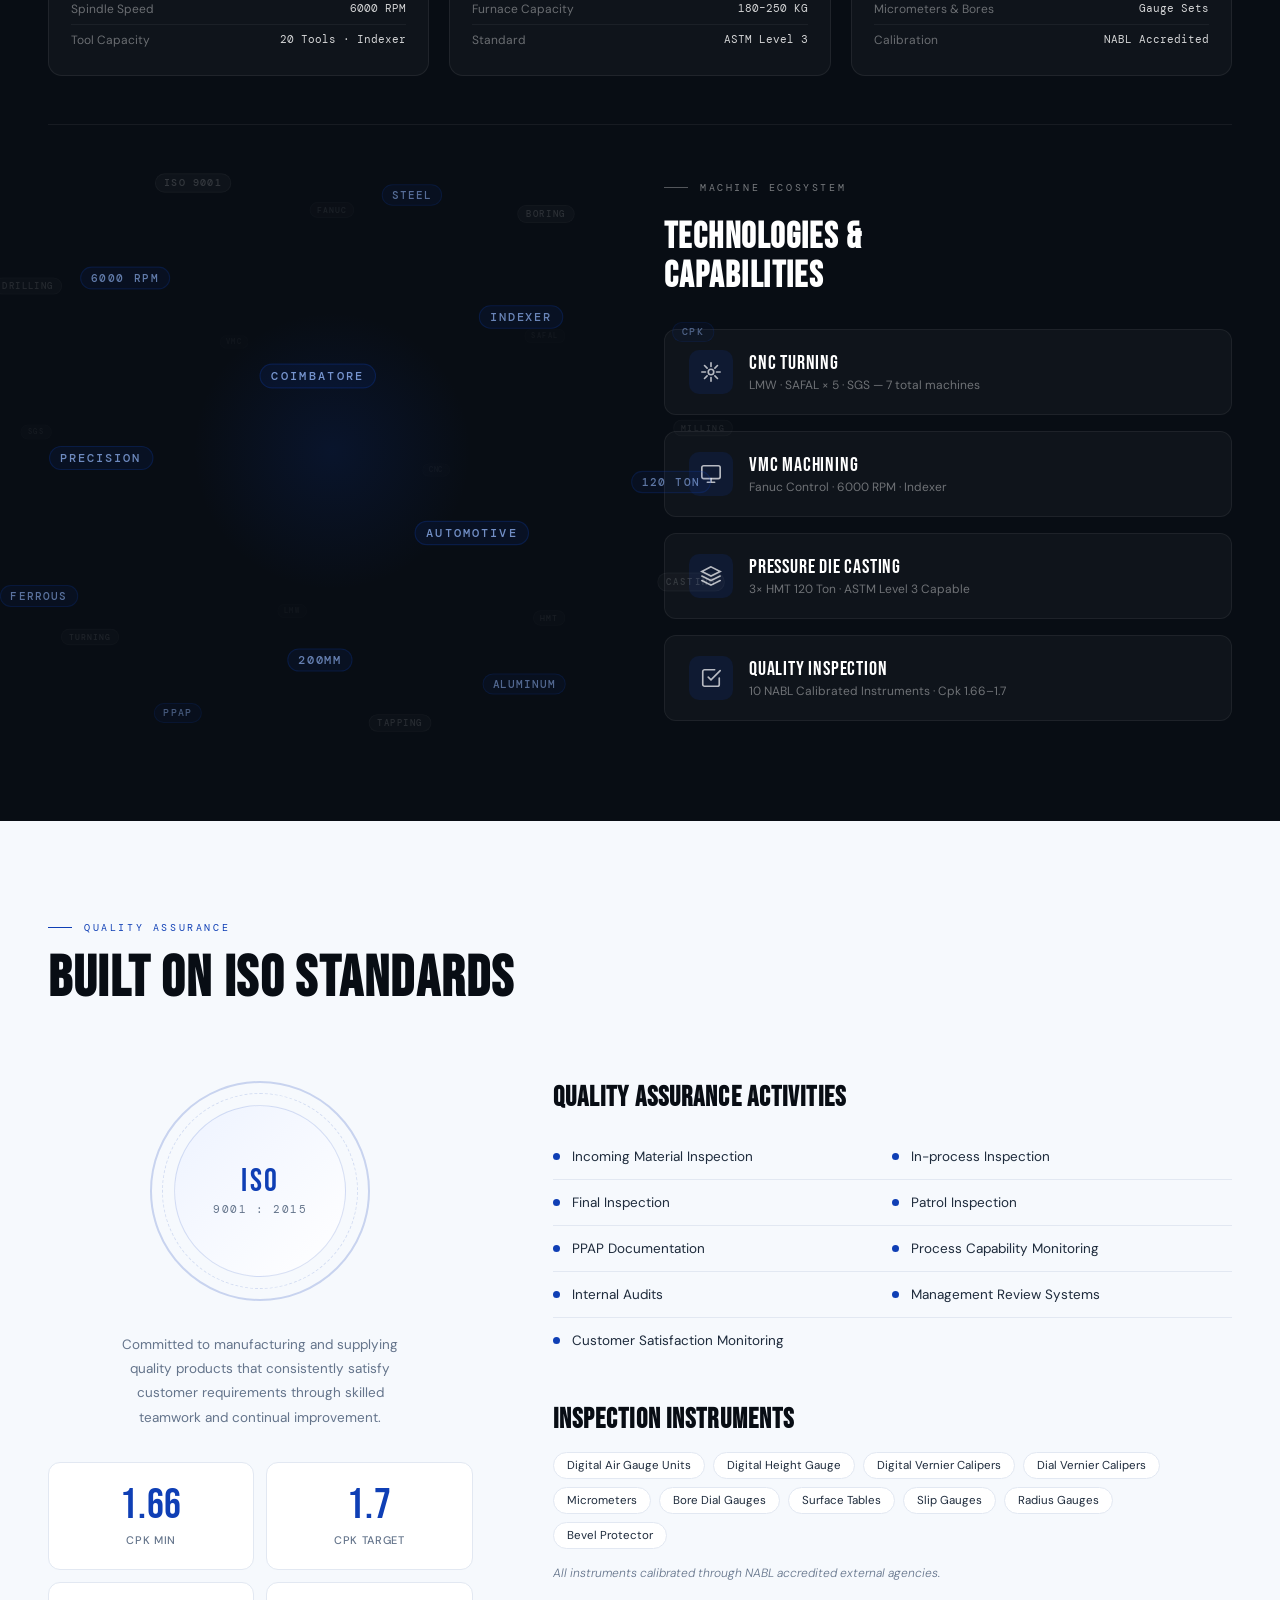
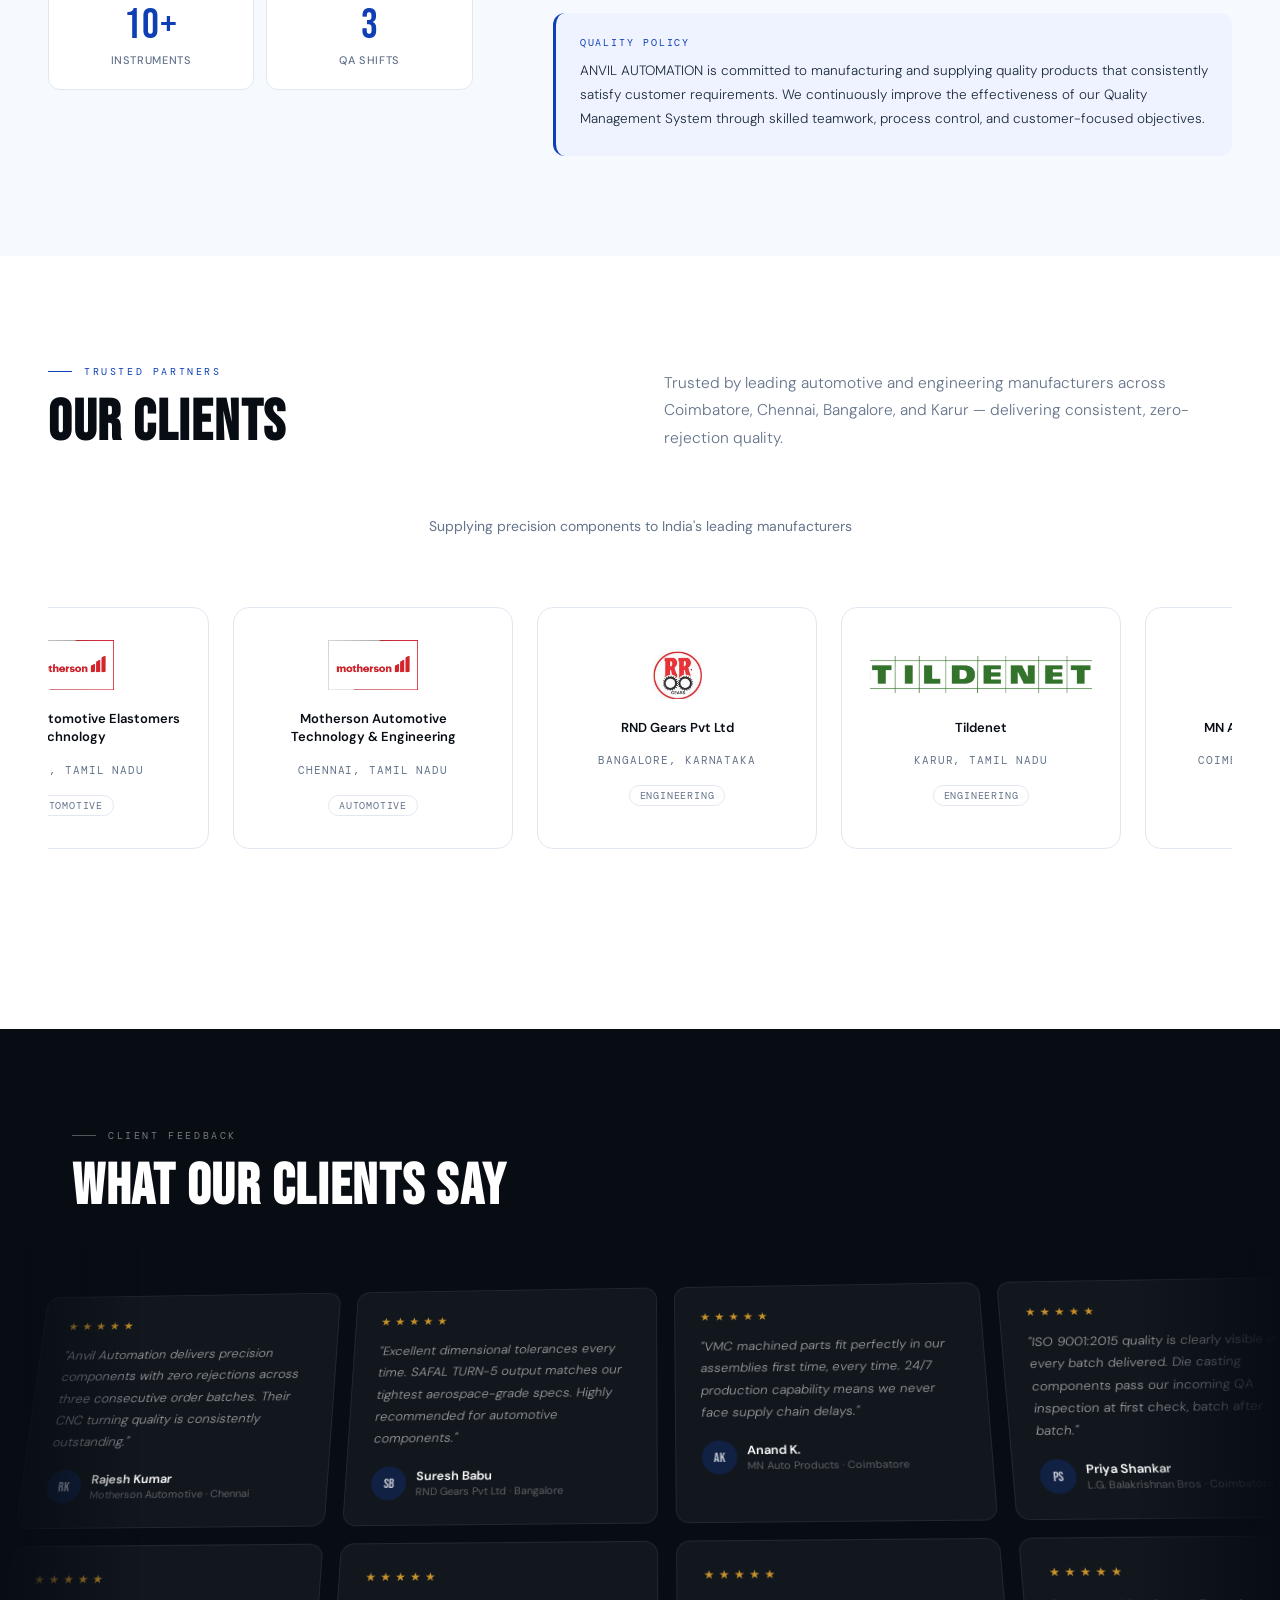
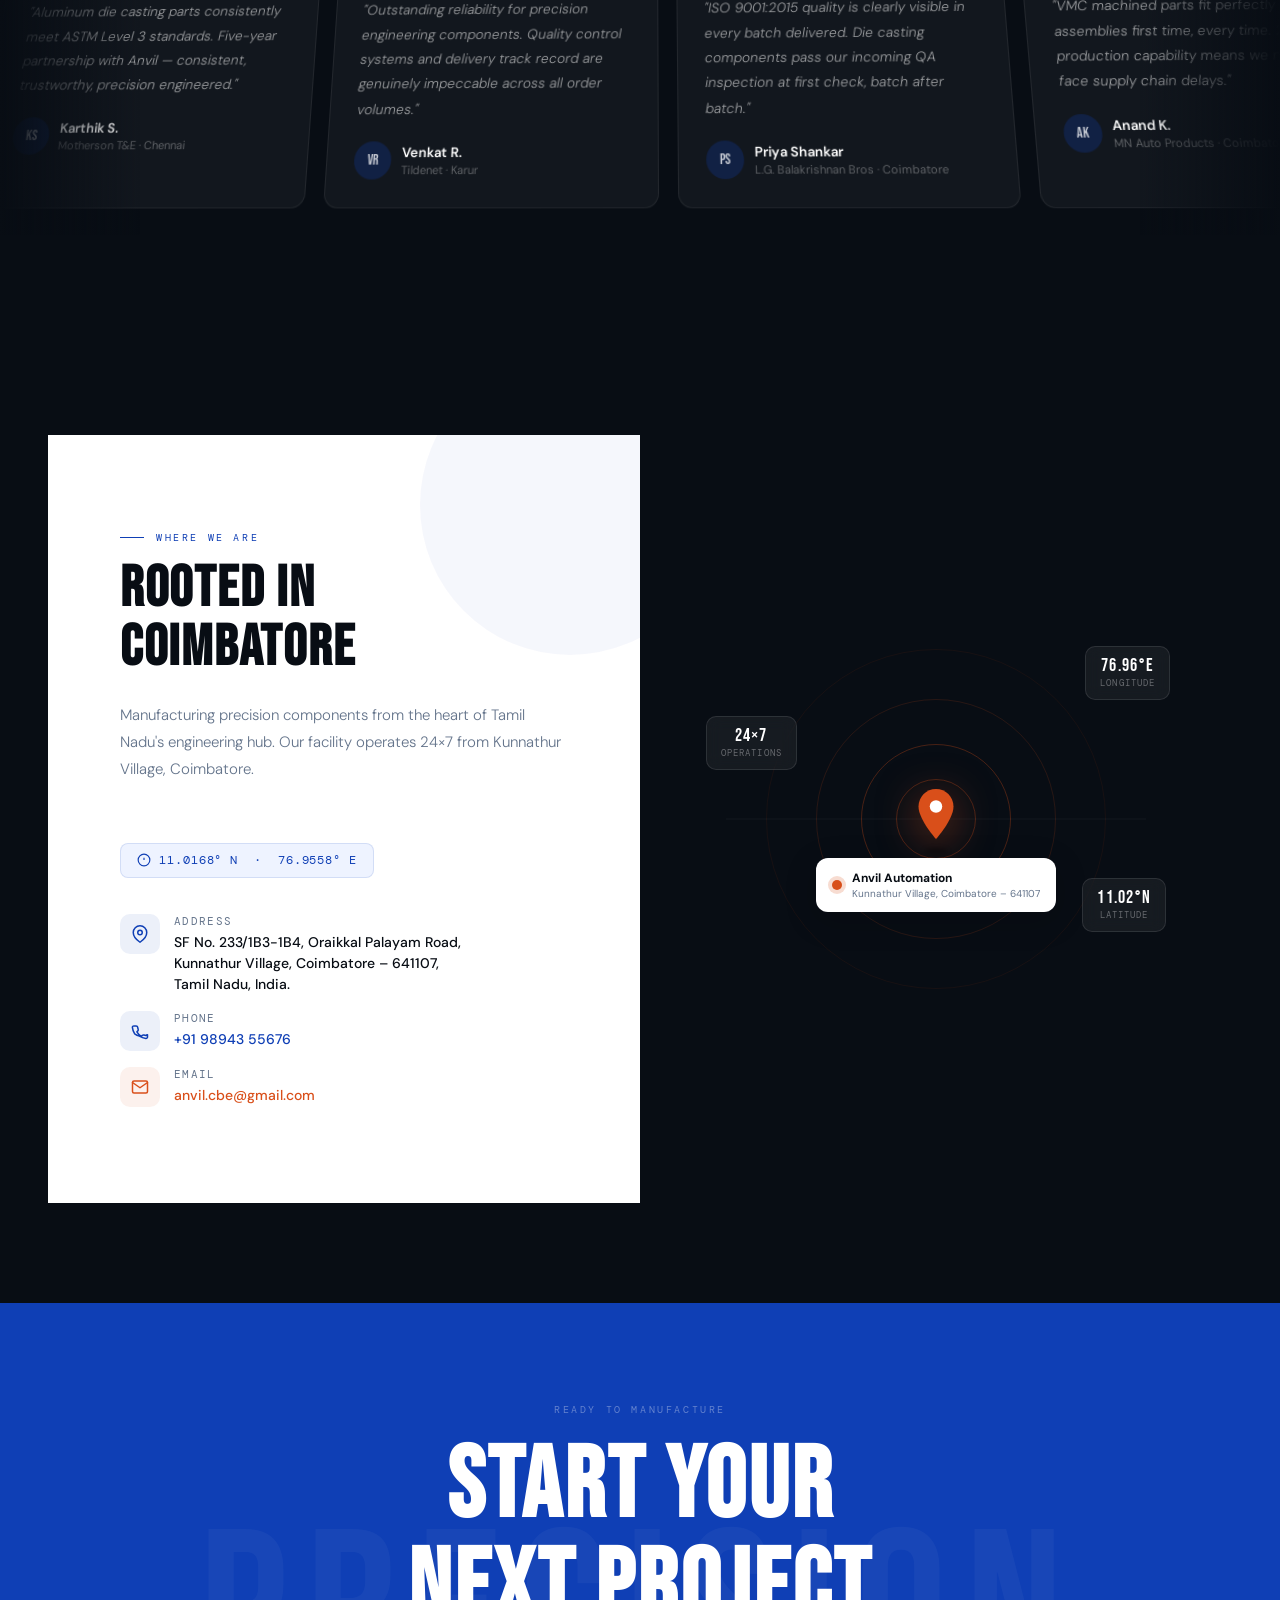
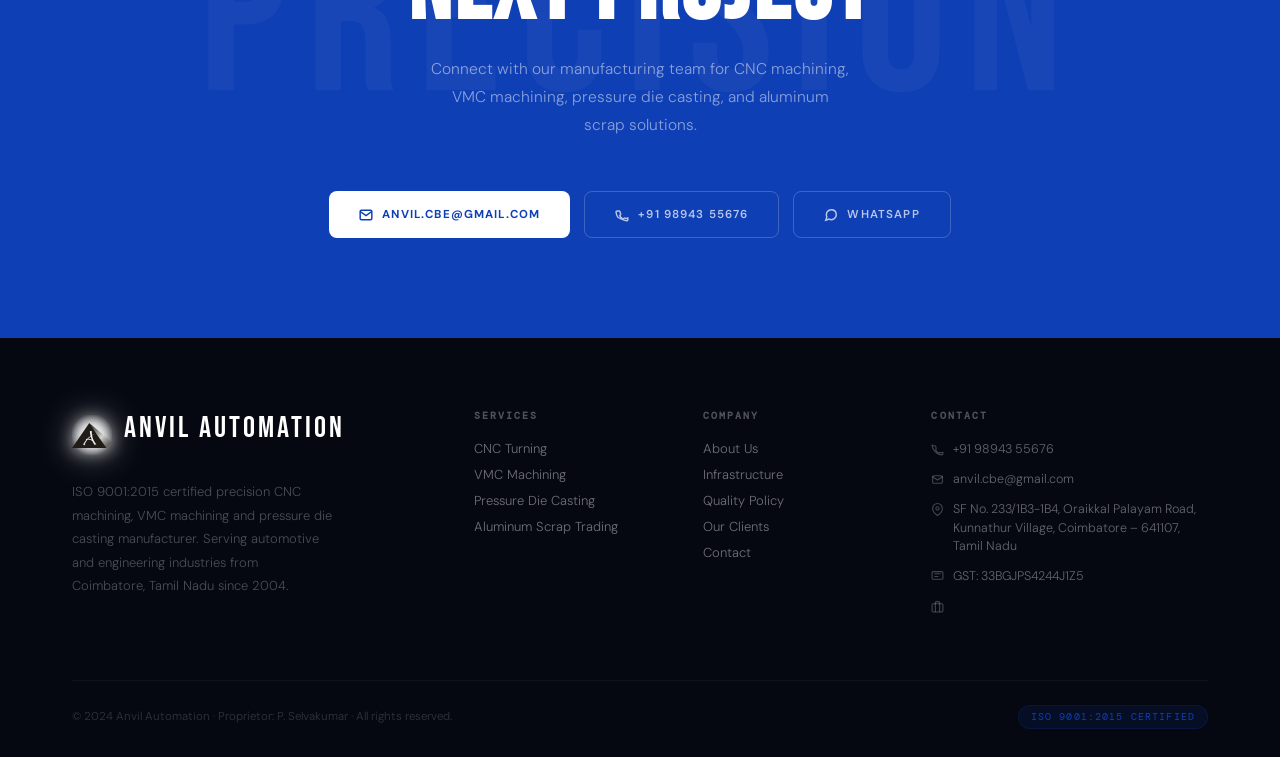
==== commit bd4e9146: "Updated machine data" ====
--- a/index.html
+++ b/index.html
@@ -288,7 +288,7 @@
         <div class="hs-l">Employees</div>
       </div>
       <div class="hs">
-        <div class="hs-n">8</div>
+        <div class="hs-n">7</div>
         <div class="hs-l">CNC Machines</div>
       </div>
       <div class="hs">
@@ -318,7 +318,7 @@
         <div class="imp-sub">Est. 2004</div>
       </div>
       <div class="imp-card" data-reveal data-delay="2">
-        <div class="imp-num">8</div>
+        <div class="imp-num">7</div>
         <div class="imp-label">CNC turning machines operating<br>across 3 production shifts</div>
         <div class="imp-sub">24 × 7</div>
       </div>
@@ -573,7 +573,7 @@
             <div class="svc-cat">Precision Manufacturing</div>
             <div class="svc-title">CNC Turning</div>
             <p class="svc-desc">High precision turning operations for ferrous and non-ferrous components. LMW SMARTURN +
-              6× SAFAL TURN-5 + SGS T-TURN 135.</p>
+              5× SAFAL TURN-5 + SGS T-TURN 135.</p>
             <div class="svc-feats"><span class="svc-feat">Precision Turning</span><span
                 class="svc-feat">Grooving</span><span class="svc-feat">Threading</span><span
                 class="svc-feat">Boring</span><span class="svc-feat">Facing</span></div>
@@ -614,8 +614,8 @@
           <div class="svc-body">
             <div class="svc-cat">Casting Solutions</div>
             <div class="svc-title">Pressure Die Casting</div>
-            <p class="svc-desc">In-house high pressure die casting for aluminum automotive components. HMT 120 Ton
-              machine with 36 KW furnace, ASTM Level 3 capable.</p>
+            <p class="svc-desc">In-house high pressure die casting for aluminum automotive components. 3× HMT 120 Ton
+              machines with 36 KW furnace, ASTM Level 3 capable.</p>
             <div class="svc-feats"><span class="svc-feat">High Pressure</span><span class="svc-feat">Controlled
                 Porosity</span><span class="svc-feat">ASTM L3</span><span class="svc-feat">Proof Machining</span></div>
           </div>
@@ -657,7 +657,7 @@
           <h2 class="sec-h light reveal-text"><span>Industrial</span><br><span>Infrastructure</span></h2>
         </div>
         <div data-reveal data-delay="2">
-          <p class="sec-p light">8 CNC turning machines · 2 VMC units · 1 HMT pressure die casting facility · 10
+          <p class="sec-p light">7 CNC turning machines · 2 VMC units · 3 HMT pressure die casting facilities · 10
             NABL-calibrated inspection instruments — operating round the clock.</p>
         </div>
       </div>
@@ -687,7 +687,7 @@
           <div class="mc-img">
             <img src="assets/images/safal_turn5.png" alt="SAFAL TURN-5 CNC Lathe">
             <div class="mc-img-overlay"></div>
-            <div class="mc-badge">×6 Units</div>
+            <div class="mc-badge">×5 Units</div>
           </div>
           <div class="mc-body">
             <div class="mc-name">SAFAL TURN-5</div>
@@ -744,7 +744,7 @@
           <div class="mc-img">
             <img src="assets/images/Casting/diecasting.webp" alt="HMT Pressure Die Casting Machine">
             <div class="mc-img-overlay"></div>
-            <div class="mc-badge">×1 Unit</div>
+            <div class="mc-badge">×3 Units</div>
           </div>
           <div class="mc-body">
             <div class="mc-name">HMT DIE CAST</div>
@@ -801,7 +801,7 @@
                 </svg></div>
               <div>
                 <div class="ic-name">CNC Turning</div>
-                <div class="ic-sub">LMW · SAFAL × 6 · SGS — 8 total machines</div>
+                <div class="ic-sub">LMW · SAFAL × 5 · SGS — 7 total machines</div>
               </div>
             </div>
             <div class="ic-item">
@@ -820,7 +820,7 @@
                 </svg></div>
               <div>
                 <div class="ic-name">Pressure Die Casting</div>
-                <div class="ic-sub">HMT 120 Ton · ASTM Level 3 Capable</div>
+                <div class="ic-sub">3× HMT 120 Ton · ASTM Level 3 Capable</div>
               </div>
             </div>
             <div class="ic-item">
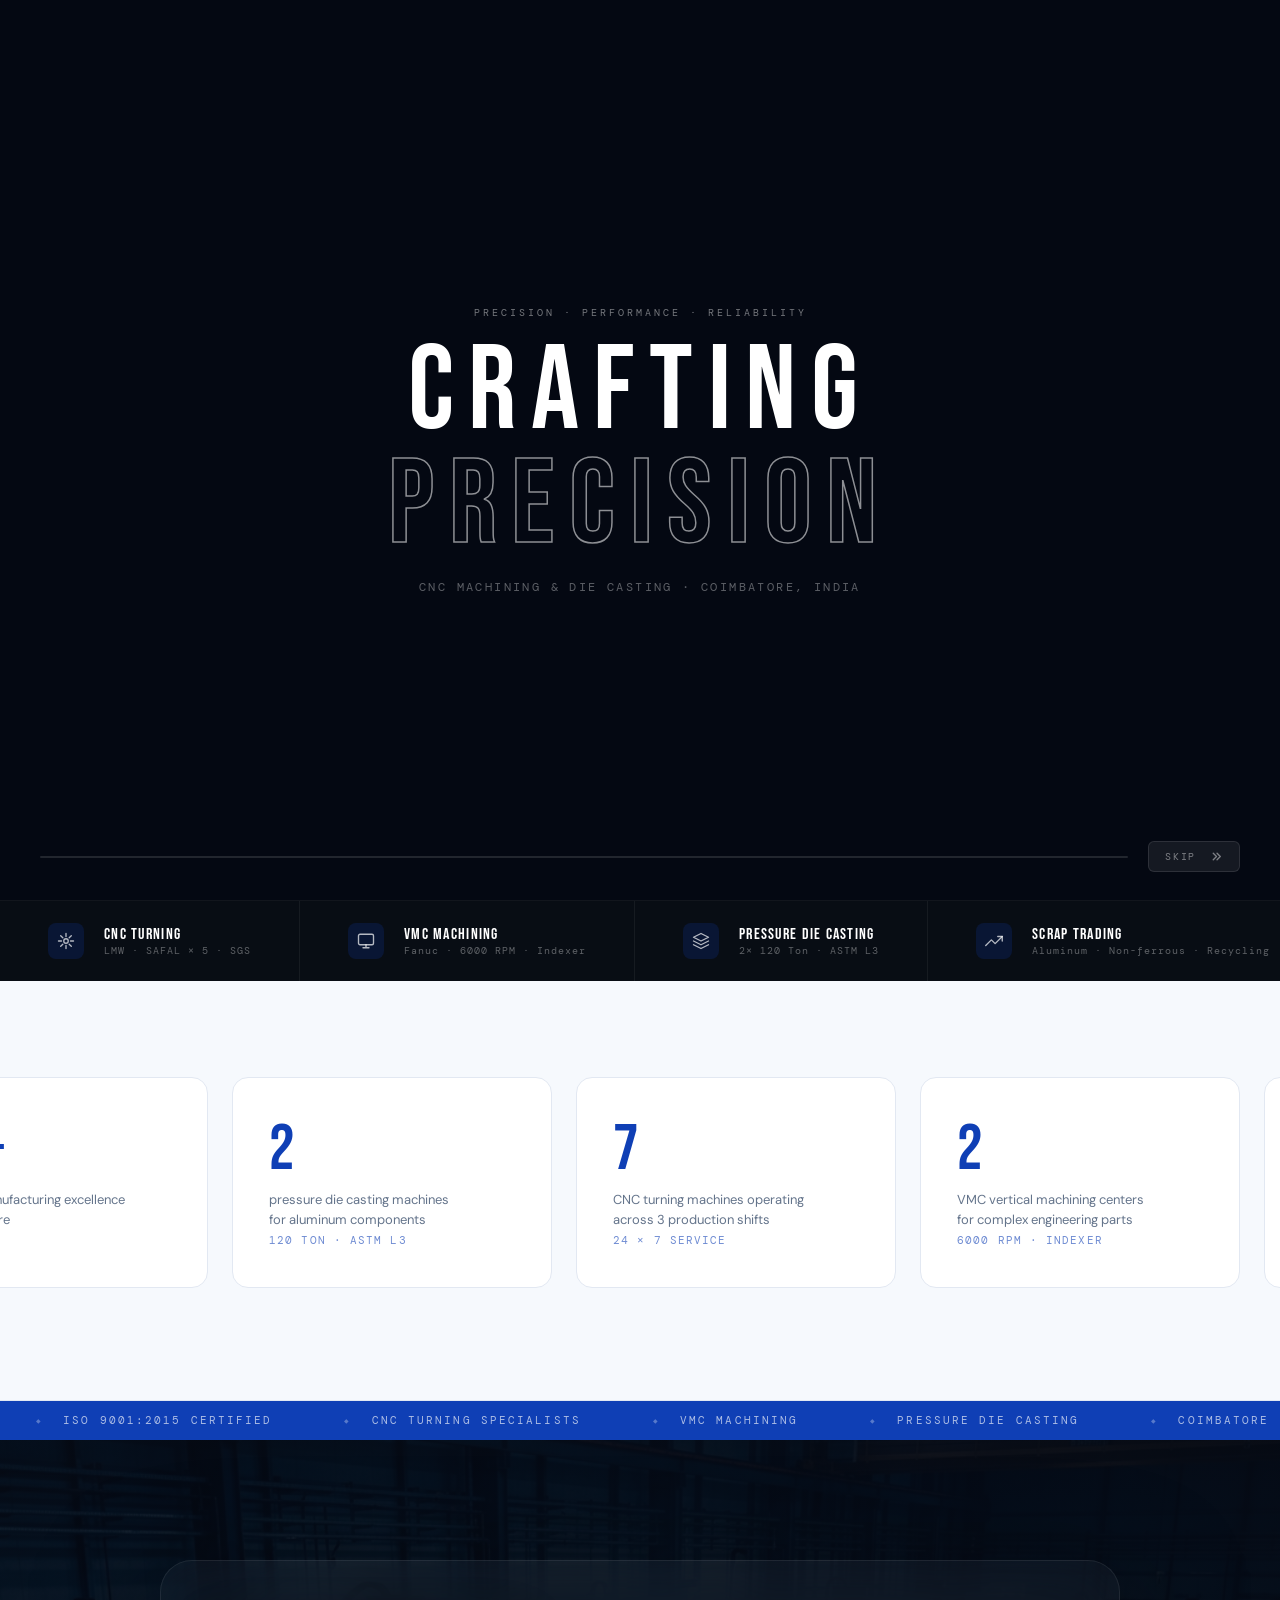
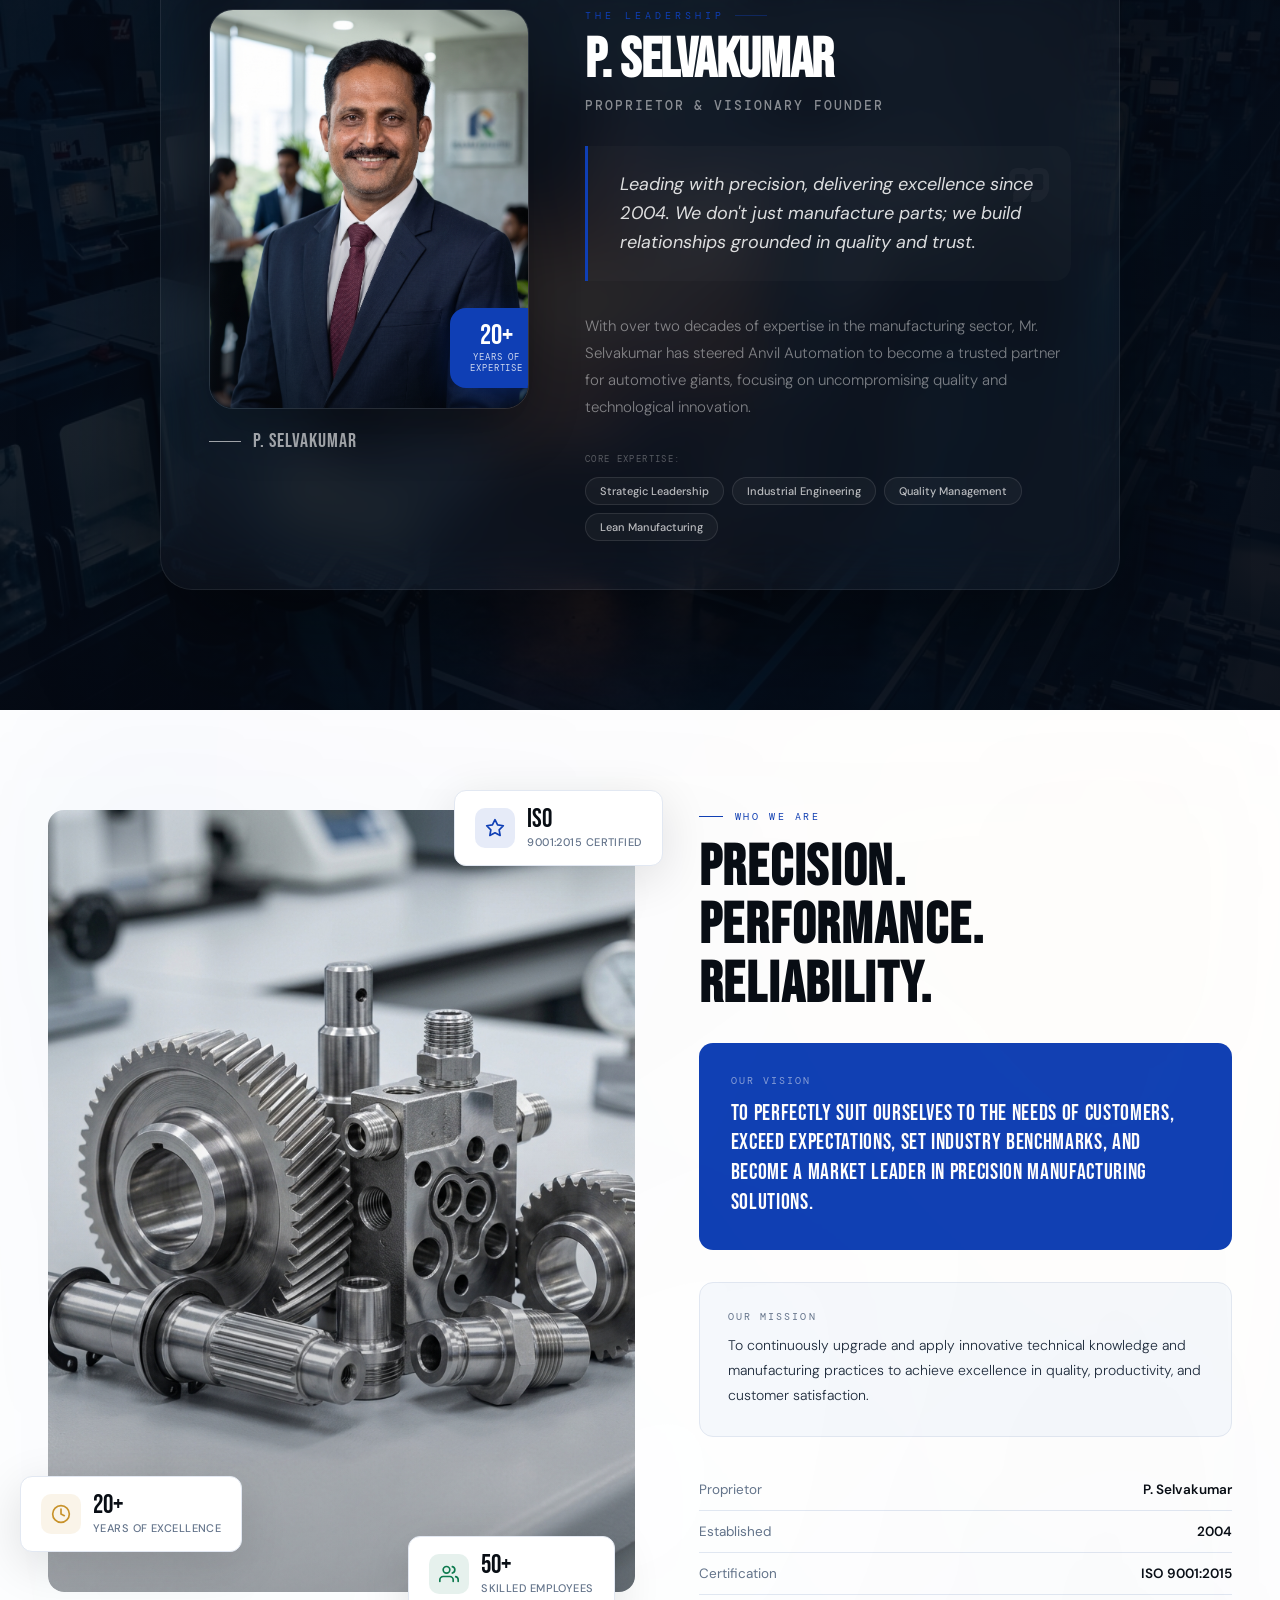
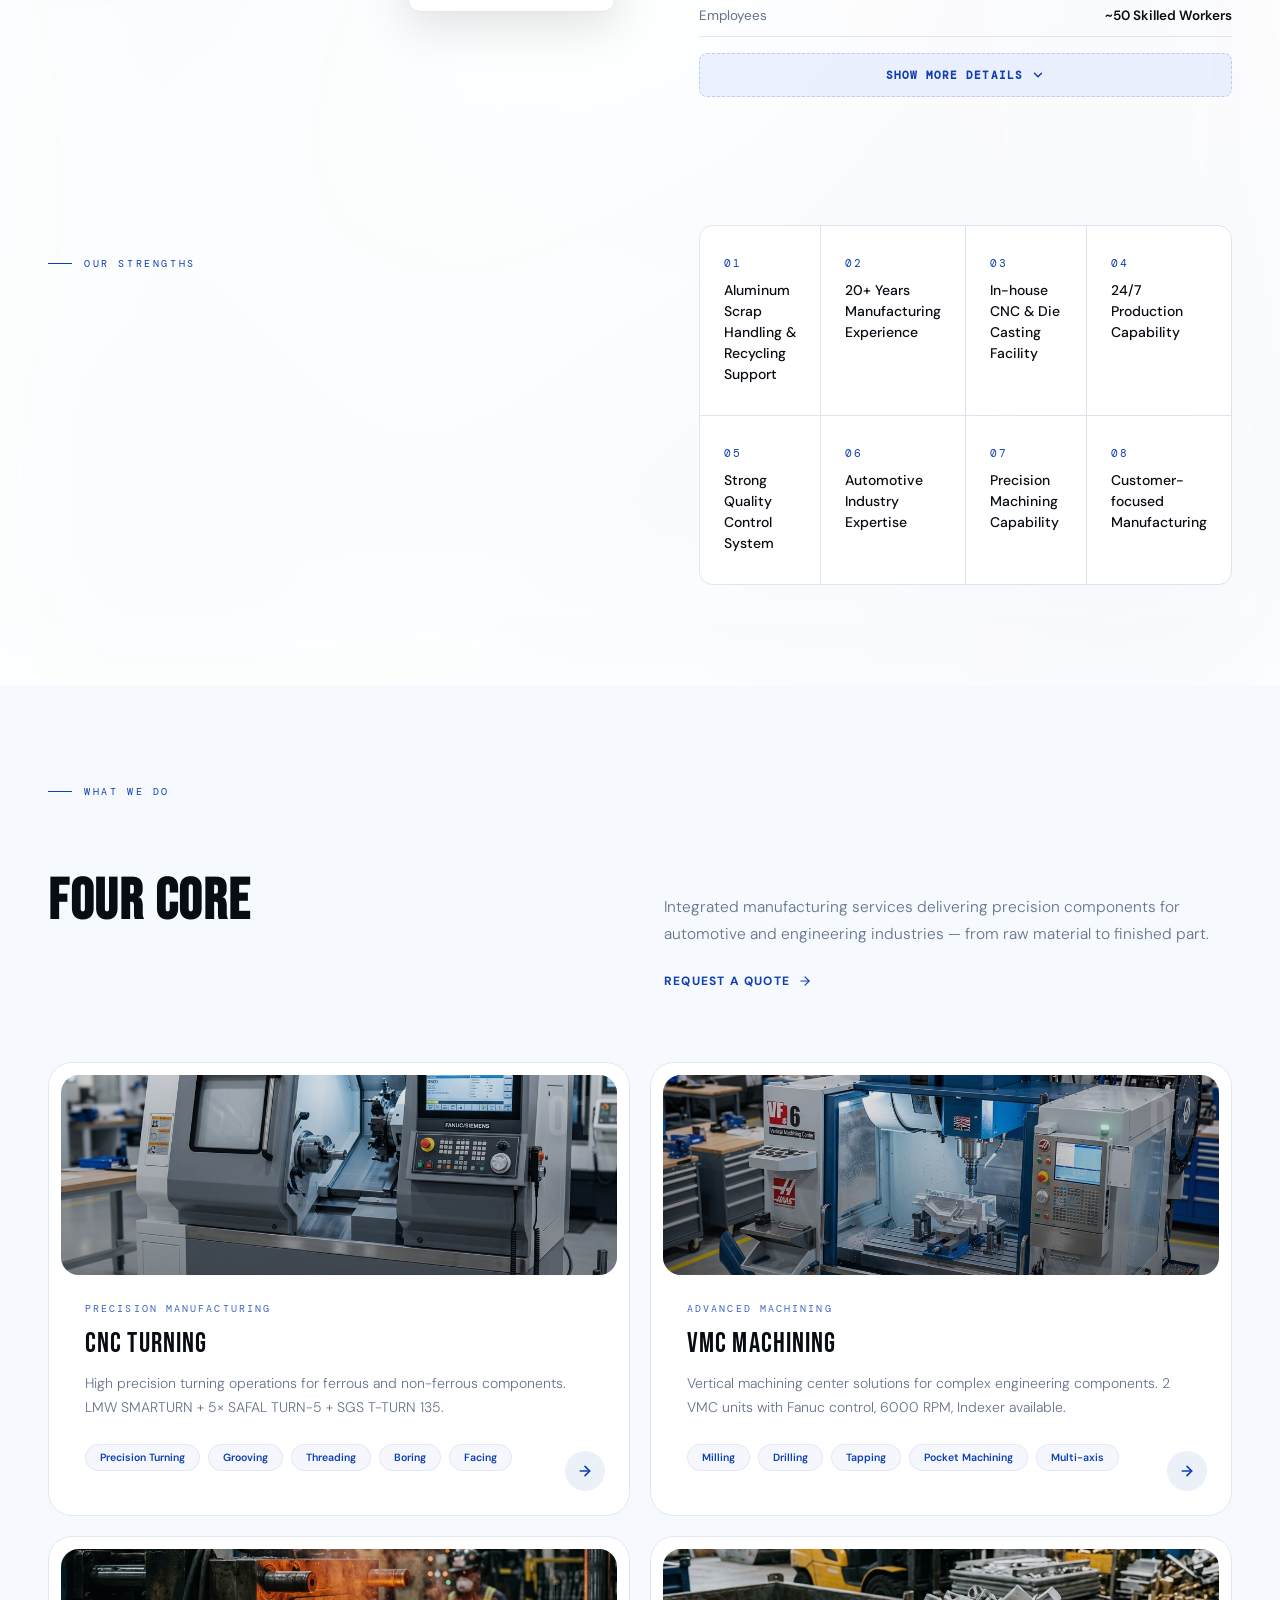
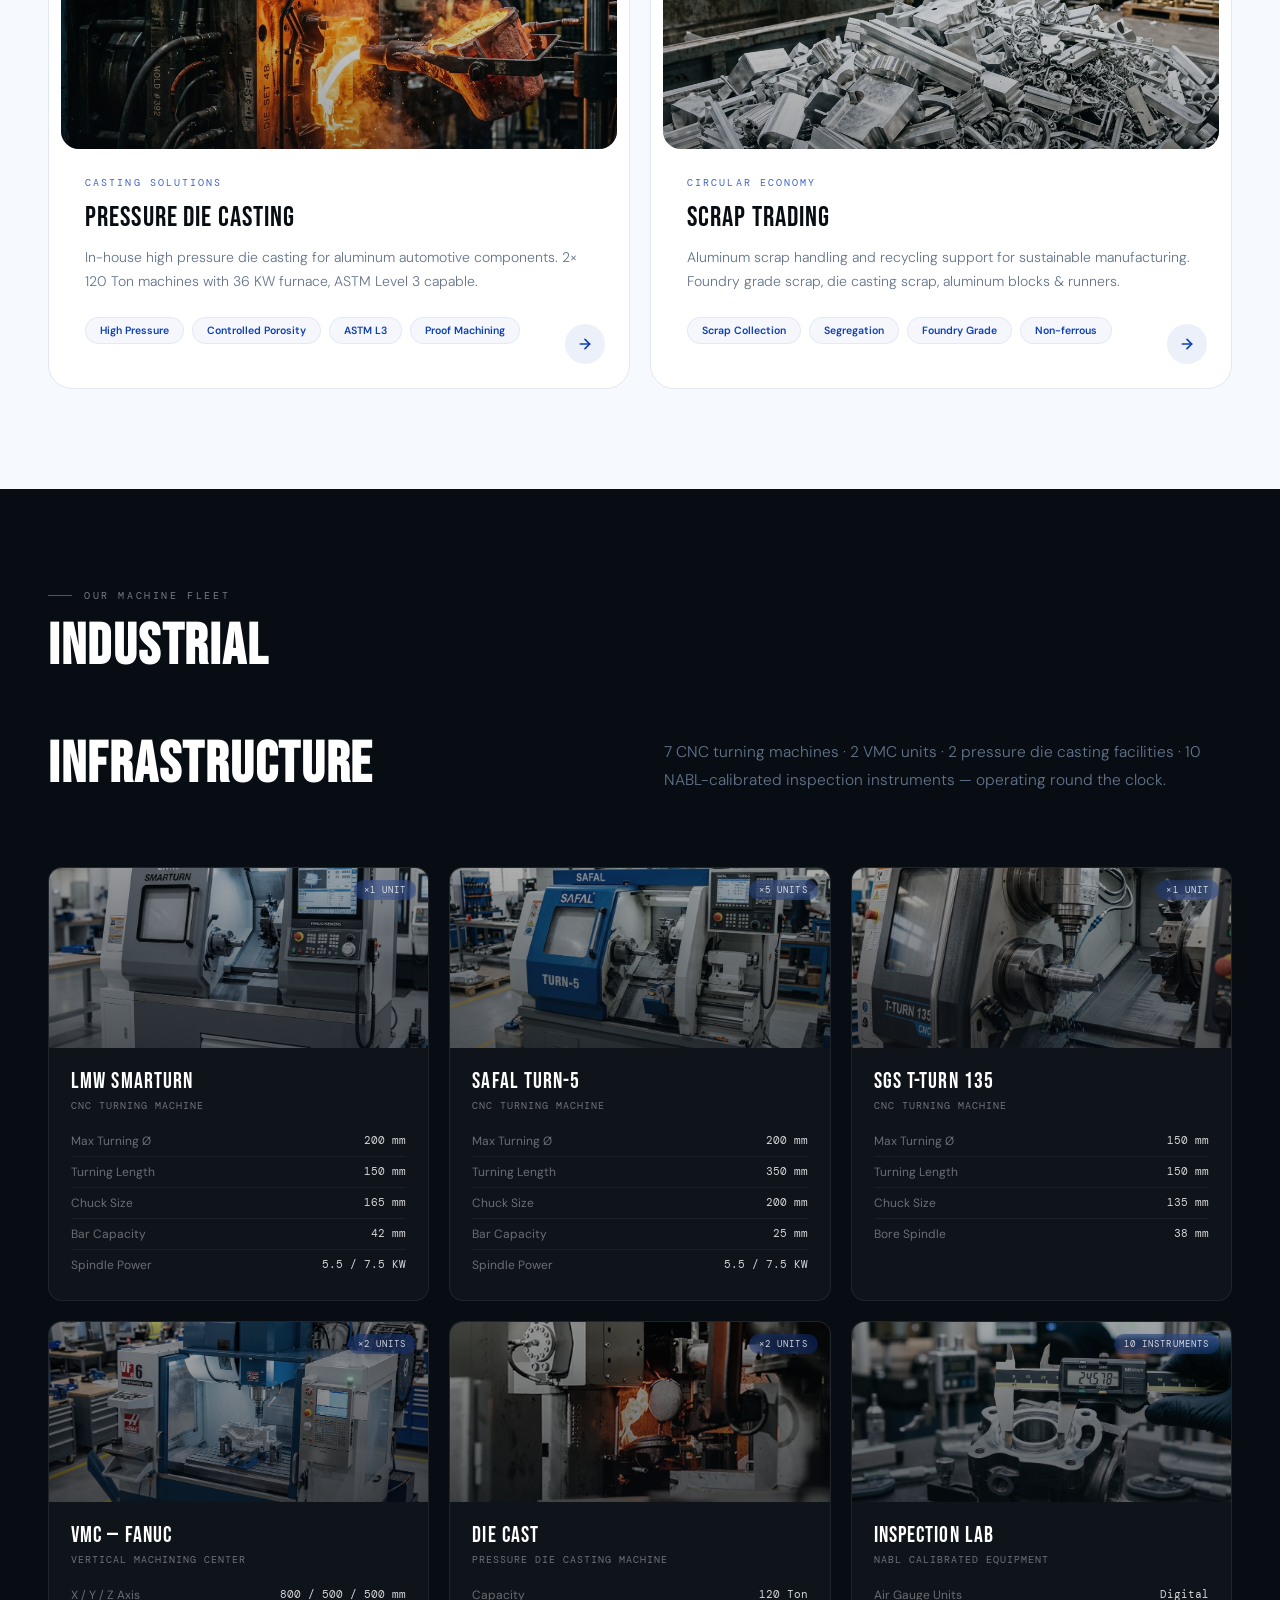
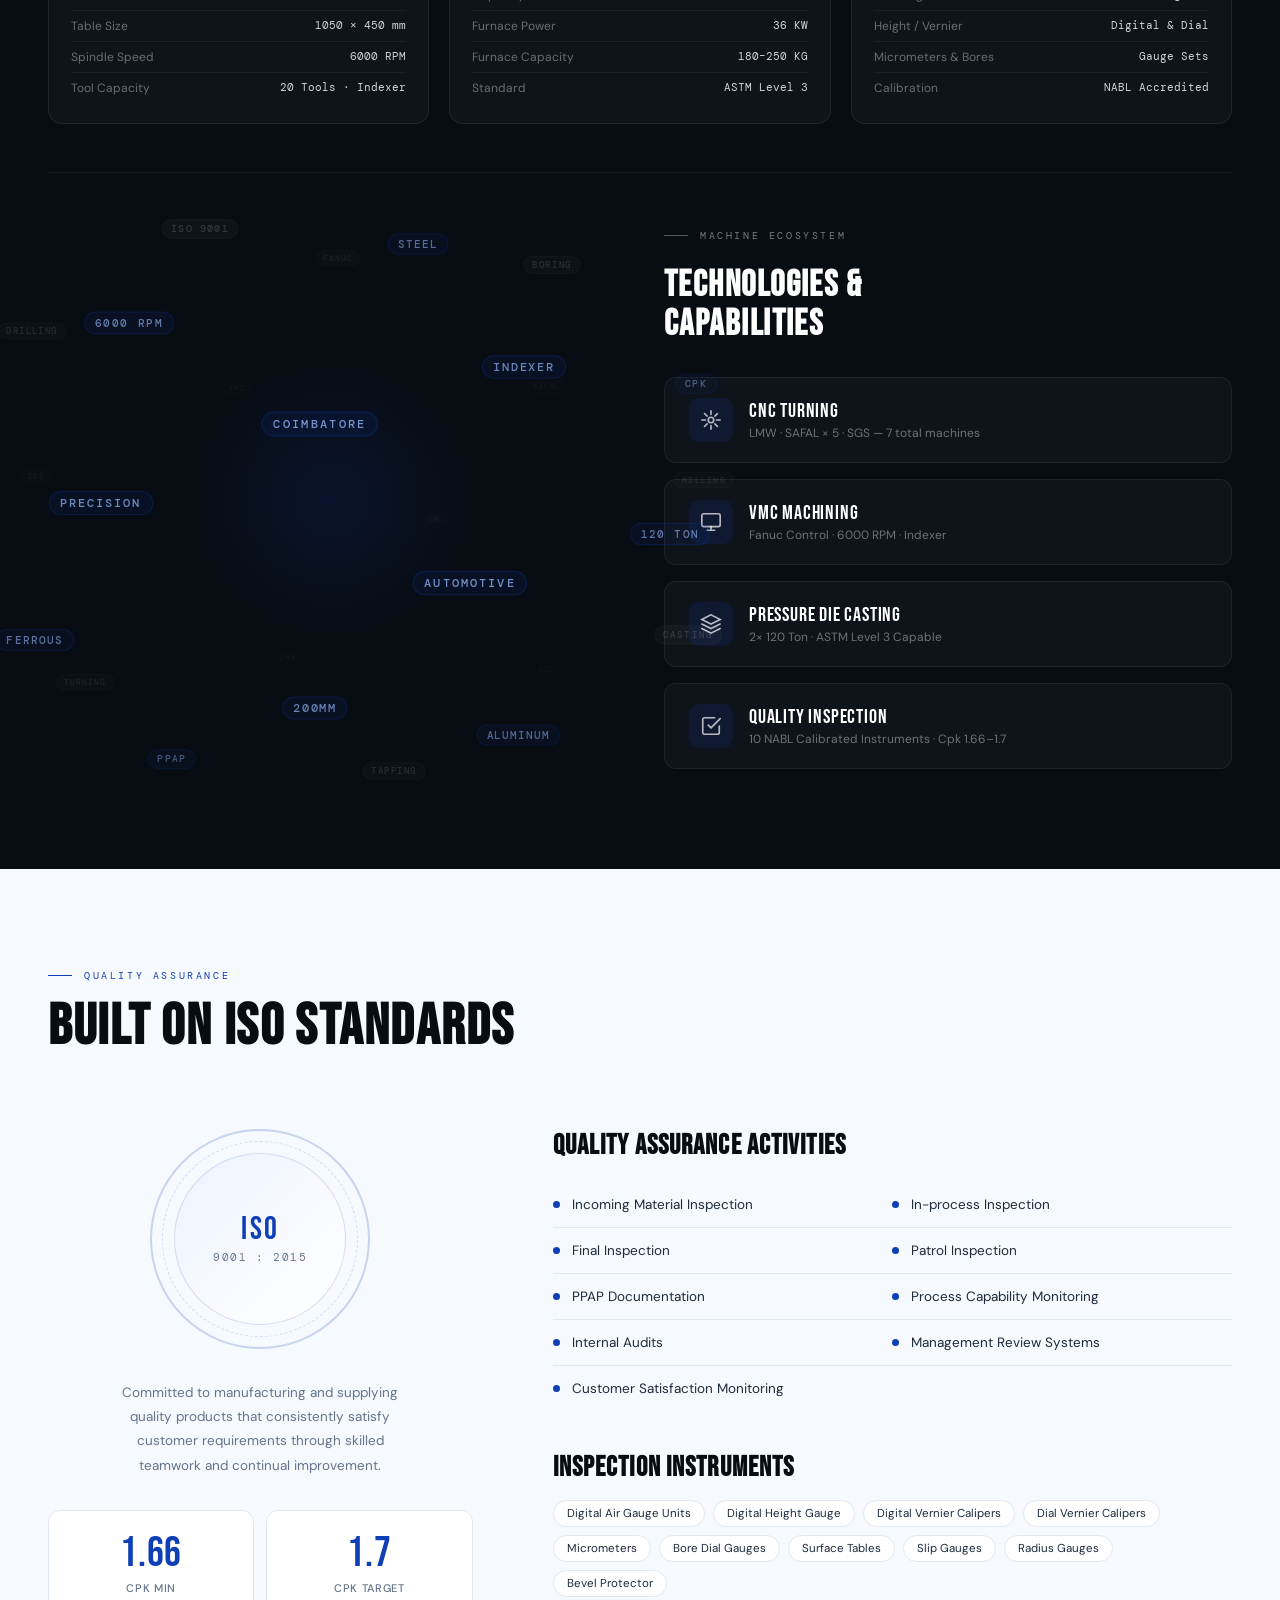
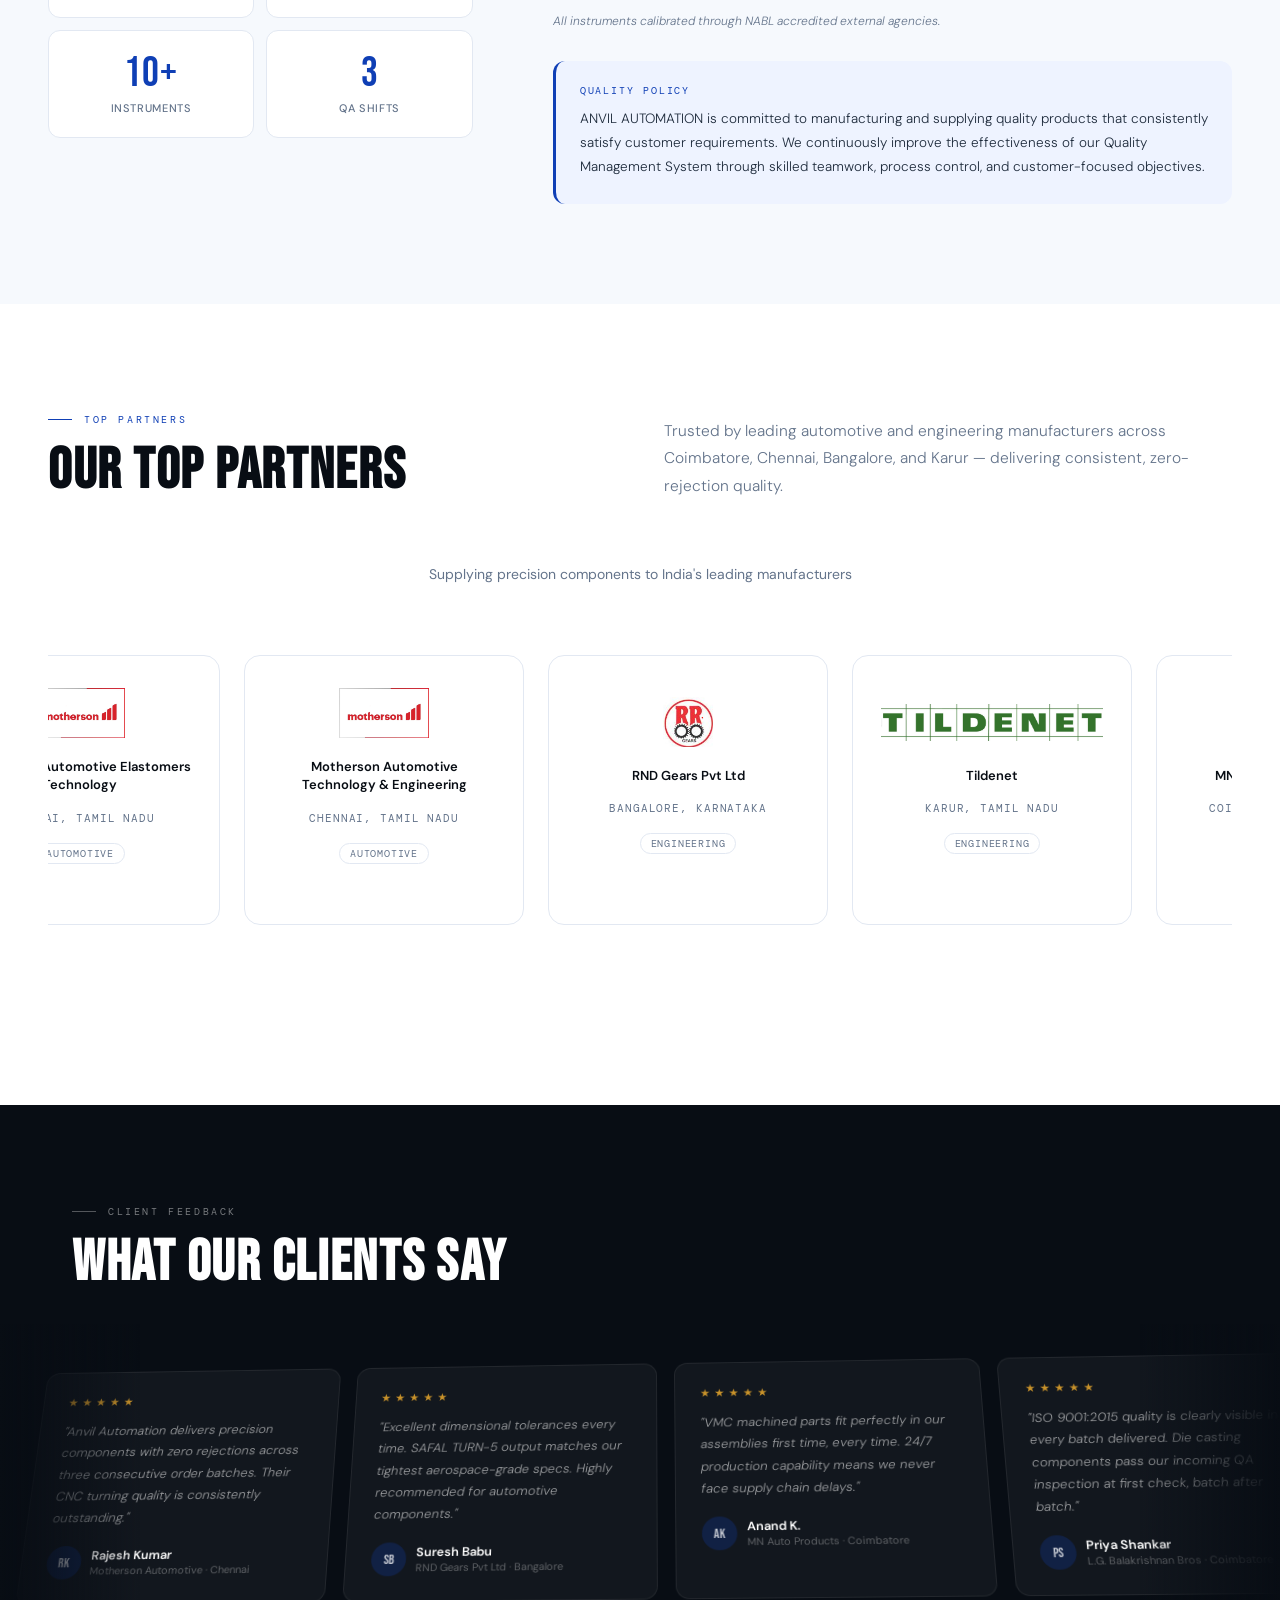
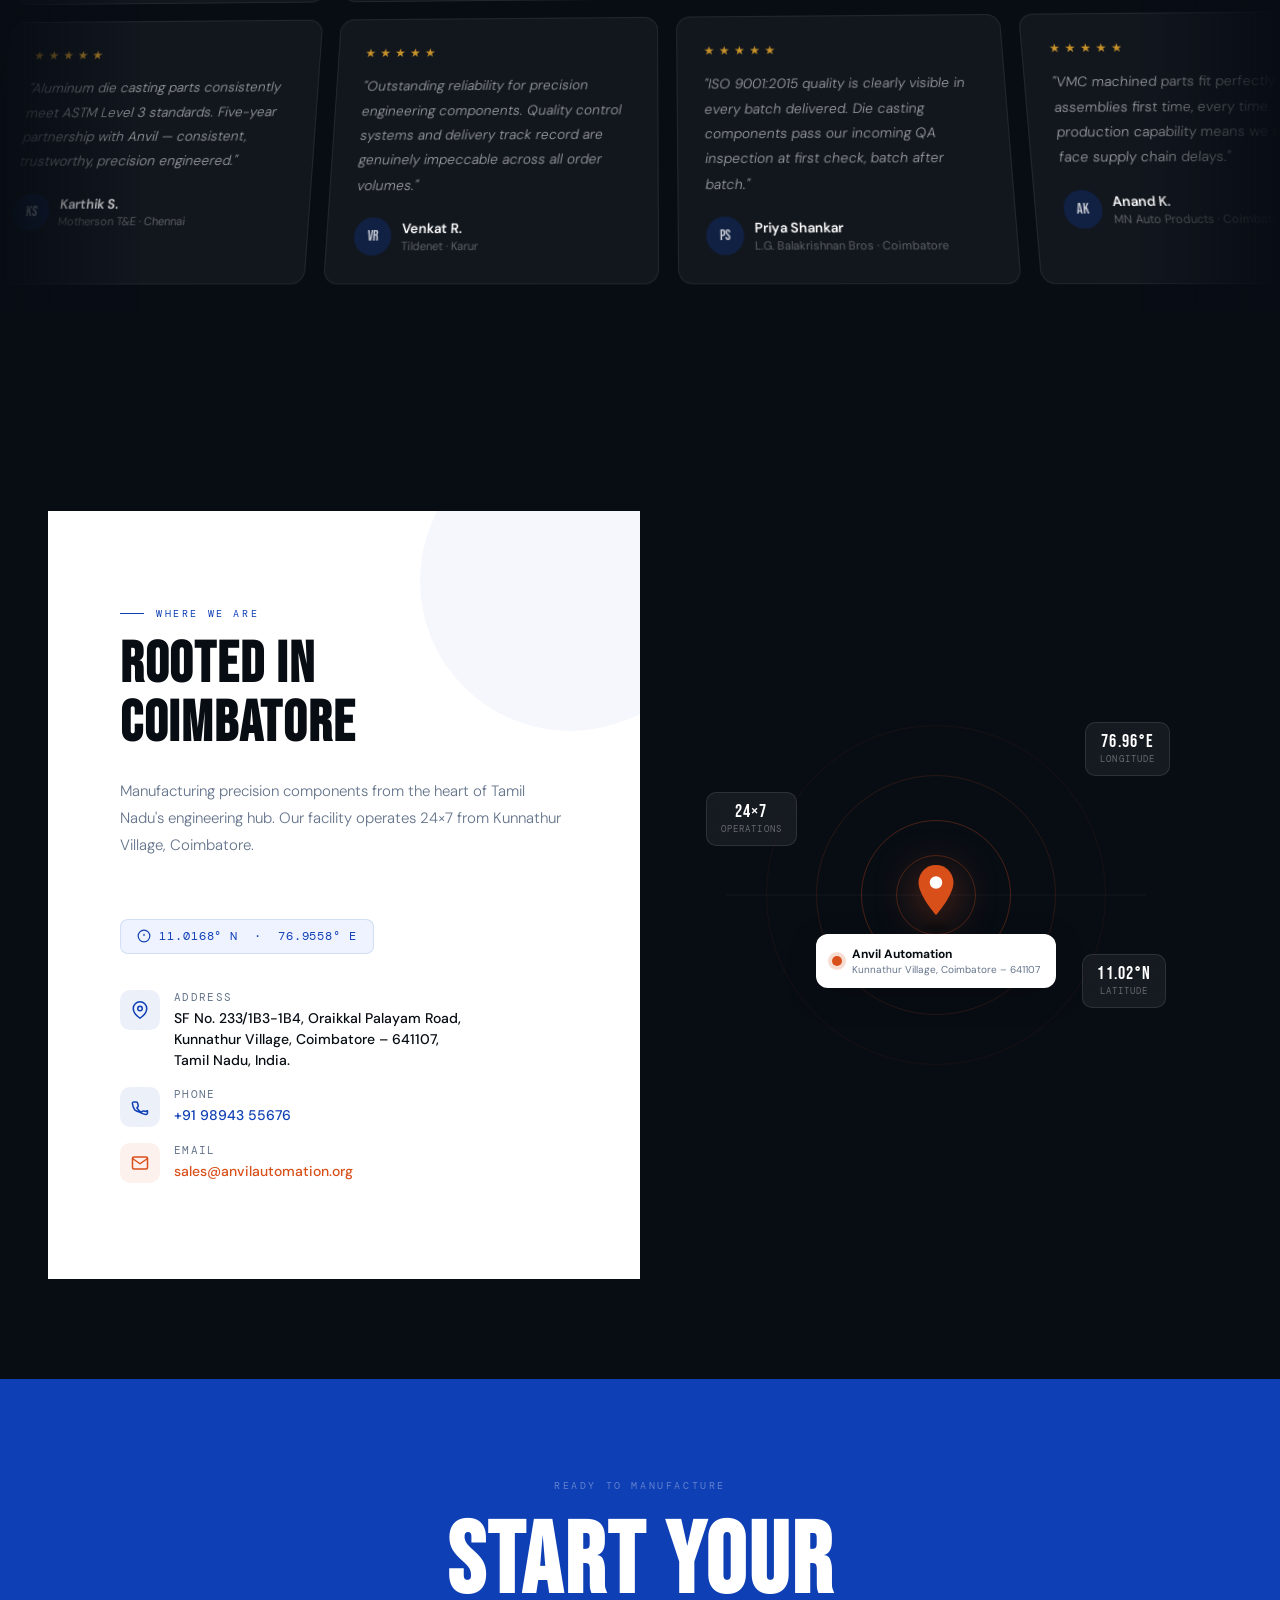
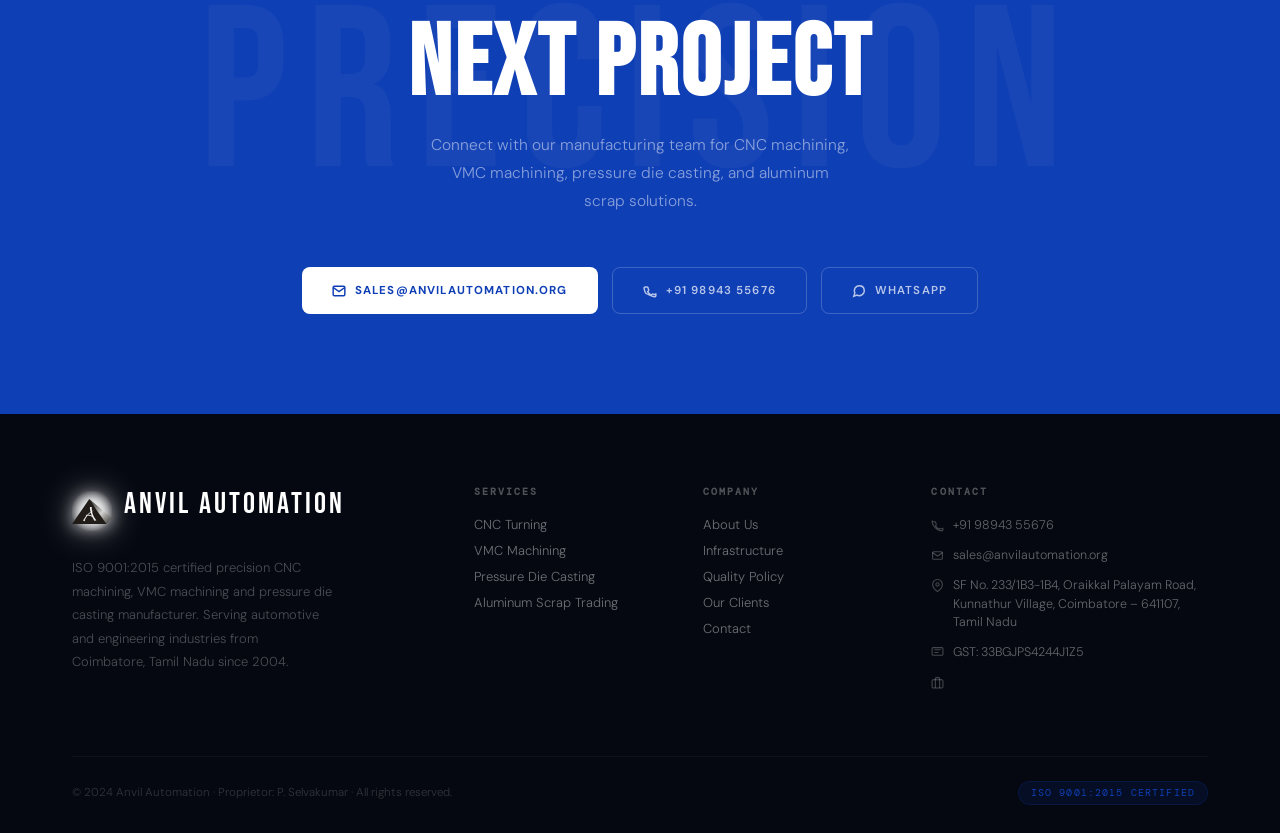
==== commit c3904600: "updated the features requested" ====
--- a/index.html
+++ b/index.html
@@ -12,10 +12,11 @@
     href="https://fonts.googleapis.com/css2?family=Bebas+Neue&family=DM+Sans:ital,wght@0,300;0,400;0,500;0,600;1,300&family=DM+Mono:wght@400;500&display=swap"
     rel="stylesheet">
   <link rel="stylesheet" href="css/anvil_automation_v2.css">
-  
+
   <!-- SEO & Browser Metadata -->
   <meta name="robots" content="index, follow">
-  <meta name="keywords" content="Anvil Automation, CNC Machining Coimbatore, VMC Machining Coimbatore, Pressure Die Casting Coimbatore, Aluminum Scrap Trading, Precision Components Manufacturer Coimbatore, ISO 9001:2015 Coimbatore, Automotive Component Manufacturers, Tamil Nadu Engineering Industry, Selvakumar Anvil">
+  <meta name="keywords"
+    content="Anvil Automation, CNC Machining Coimbatore, VMC Machining Coimbatore, Pressure Die Casting Coimbatore, Aluminum Scrap Trading, Precision Components Manufacturer Coimbatore, ISO 9001:2015 Coimbatore, Automotive Component Manufacturers, Tamil Nadu Engineering Industry, Selvakumar Anvil">
   <meta name="theme-color" content="#0F3FB5">
   <link rel="canonical" href="https://anvilautomation.org/">
 
@@ -27,7 +28,8 @@
   <meta property="og:type" content="website">
   <meta property="og:url" content="https://anvilautomation.org/">
   <meta property="og:title" content="Anvil Automation — Precision CNC Machining & Die Casting, Coimbatore">
-  <meta property="og:description" content="ISO 9001:2015 certified CNC machining, VMC machining and pressure die casting manufacturer in Coimbatore, Tamil Nadu since 2004.">
+  <meta property="og:description"
+    content="ISO 9001:2015 certified CNC machining, VMC machining and pressure die casting manufacturer in Coimbatore, Tamil Nadu since 2004.">
   <meta property="og:image" content="https://anvilautomation.org/assets/images/logo1.png">
   <meta property="og:site_name" content="Anvil Automation">
 
@@ -35,7 +37,8 @@
   <meta name="twitter:card" content="summary_large_image">
   <meta name="twitter:url" content="https://anvilautomation.org/">
   <meta name="twitter:title" content="Anvil Automation — Precision CNC Machining & Die Casting, Coimbatore">
-  <meta name="twitter:description" content="ISO 9001:2015 certified CNC machining, VMC machining and pressure die casting manufacturer in Coimbatore, Tamil Nadu since 2004.">
+  <meta name="twitter:description"
+    content="ISO 9001:2015 certified CNC machining, VMC machining and pressure die casting manufacturer in Coimbatore, Tamil Nadu since 2004.">
   <meta name="twitter:image" content="https://anvilautomation.org/assets/images/logo1.png">
 
   <!-- Structured Data JSON-LD Schema -->
@@ -48,7 +51,7 @@
     "@id": "https://anvilautomation.org/#organization",
     "url": "https://anvilautomation.org/",
     "telephone": "+919894355676",
-    "email": "anvil.cbe@gmail.com",
+    "email": "sales@anvilautomation.org",
     "address": {
       "@type": "PostalAddress",
       "streetAddress": "SF No. 233/1B3-1B4, Oraikkal Palayam Road, Kunnathur Village",
@@ -132,13 +135,20 @@
   <div class="dock" id="mainDock">
     <div class="dock-item">
       <a href="https://wa.me/919894355676" target="_blank" class="dock-btn wa">
-        <svg viewBox="0 0 24 24" fill="currentColor"><path d="M17.472 14.382c-.297-.149-1.758-.867-2.03-.967-.273-.099-.471-.148-.67.15-.197.297-.767.966-.94 1.164-.173.199-.347.223-.644.075-.297-.15-1.255-.463-2.39-1.475-.883-.788-1.48-1.761-1.653-2.059-.173-.297-.018-.458.13-.606.134-.133.298-.347.446-.52.149-.174.198-.298.298-.497.099-.198.05-.371-.025-.52-.075-.149-.669-1.612-.916-2.207-.242-.579-.487-.5-.669-.51-.173-.008-.371-.01-.57-.01-.198 0-.52.074-.792.372-.272.297-1.04 1.016-1.04 2.479 0 1.462 1.065 2.875 1.213 3.074.149.198 2.096 3.2 5.077 4.487.709.306 1.262.489 1.694.625.712.227 1.36.195 1.871.118.571-.085 1.758-.719 2.006-1.413.248-.694.248-1.289.173-1.413-.074-.124-.272-.198-.57-.347m-5.421 7.403h-.004a9.87 9.87 0 01-5.031-1.378l-.361-.214-3.741.982.998-3.648-.235-.374a9.86 9.86 0 01-1.51-5.26c.001-5.45 4.436-9.884 9.888-9.884 2.64 0 5.122 1.03 6.988 2.898a9.825 9.825 0 012.893 6.994c-.003 5.45-4.437 9.884-9.885 9.884m8.413-18.297A11.815 11.815 0 0012.05 0C5.495 0 .16 5.335.157 11.892c0 2.096.547 4.142 1.588 5.945L.057 24l6.305-1.654a11.882 11.882 0 005.683 1.448h.005c6.554 0 11.89-5.335 11.893-11.893a11.821 11.821 0 00-3.48-8.413Z"/></svg>
+        <svg viewBox="0 0 24 24" fill="currentColor">
+          <path
+            d="M17.472 14.382c-.297-.149-1.758-.867-2.03-.967-.273-.099-.471-.148-.67.15-.197.297-.767.966-.94 1.164-.173.199-.347.223-.644.075-.297-.15-1.255-.463-2.39-1.475-.883-.788-1.48-1.761-1.653-2.059-.173-.297-.018-.458.13-.606.134-.133.298-.347.446-.52.149-.174.198-.298.298-.497.099-.198.05-.371-.025-.52-.075-.149-.669-1.612-.916-2.207-.242-.579-.487-.5-.669-.51-.173-.008-.371-.01-.57-.01-.198 0-.52.074-.792.372-.272.297-1.04 1.016-1.04 2.479 0 1.462 1.065 2.875 1.213 3.074.149.198 2.096 3.2 5.077 4.487.709.306 1.262.489 1.694.625.712.227 1.36.195 1.871.118.571-.085 1.758-.719 2.006-1.413.248-.694.248-1.289.173-1.413-.074-.124-.272-.198-.57-.347m-5.421 7.403h-.004a9.87 9.87 0 01-5.031-1.378l-.361-.214-3.741.982.998-3.648-.235-.374a9.86 9.86 0 01-1.51-5.26c.001-5.45 4.436-9.884 9.888-9.884 2.64 0 5.122 1.03 6.988 2.898a9.825 9.825 0 012.893 6.994c-.003 5.45-4.437 9.884-9.885 9.884m8.413-18.297A11.815 11.815 0 0012.05 0C5.495 0 .16 5.335.157 11.892c0 2.096.547 4.142 1.588 5.945L.057 24l6.305-1.654a11.882 11.882 0 005.683 1.448h.005c6.554 0 11.89-5.335 11.893-11.893a11.821 11.821 0 00-3.48-8.413Z" />
+        </svg>
       </a>
       <div class="dock-tip">WhatsApp</div>
     </div>
     <div class="dock-item">
       <a href="tel:+919894355676" class="dock-btn ph">
-        <svg viewBox="0 0 24 24" fill="none" stroke="currentColor" stroke-width="2" stroke-linecap="round" stroke-linejoin="round"><path d="M22 16.92v3a2 2 0 01-2.18 2 19.79 19.79 0 01-8.63-3.07 19.5 19.5 0 01-6.29-6.29 19.79 19.79 0 01-3.07-8.67A2 2 0 013.83 5h3a2 2 0 012 1.72c.127.96.361 1.903.7 2.81a2 2 0 01-.45 2.11L8.09 12.62a16 16 0 006.29 6.29l1.38-1.09a2 2 0 012.11-.45c.907.339 1.85.573 2.81.7A2 2 0 0122 19.92z"/></svg>
+        <svg viewBox="0 0 24 24" fill="none" stroke="currentColor" stroke-width="2" stroke-linecap="round"
+          stroke-linejoin="round">
+          <path
+            d="M22 16.92v3a2 2 0 01-2.18 2 19.79 19.79 0 01-8.63-3.07 19.5 19.5 0 01-6.29-6.29 19.79 19.79 0 01-3.07-8.67A2 2 0 013.83 5h3a2 2 0 012 1.72c.127.96.361 1.903.7 2.81a2 2 0 01-.45 2.11L8.09 12.62a16 16 0 006.29 6.29l1.38-1.09a2 2 0 012.11-.45c.907.339 1.85.573 2.81.7A2 2 0 0122 19.92z" />
+        </svg>
       </a>
       <div class="dock-tip">Call Us</div>
     </div>
@@ -150,15 +160,48 @@
       <div class="dock-tip">Axis AI</div>
     </div>
     <div class="dock-sep"></div>
-    <div class="dock-item">
-      <a href="mailto:anvil.cbe@gmail.com" class="dock-btn em">
-        <svg viewBox="0 0 24 24" fill="none" stroke="currentColor" stroke-width="2" stroke-linecap="round" stroke-linejoin="round"><rect x="3" y="5" width="18" height="14" rx="2"/><path d="M3 7l9 6 9-6"/></svg>
-      </a>
-      <div class="dock-tip">Email</div>
+    <div class="dock-item dock-email-item" id="dockEmailItem">
+      <button class="dock-btn em" aria-label="Email Us" onclick="toggleEmailPanel(event)">
+        <svg viewBox="0 0 24 24" fill="none" stroke="currentColor" stroke-width="2" stroke-linecap="round"
+          stroke-linejoin="round">
+          <rect x="3" y="5" width="18" height="14" rx="2" />
+          <path d="M3 7l9 6 9-6" />
+        </svg>
+      </button>
+      <div class="dock-email-panel" id="dockEmailPanel">
+        <div class="dep-header">
+          <svg width="13" height="13" viewBox="0 0 24 24" fill="none" stroke="currentColor" stroke-width="2.5" stroke-linecap="round" stroke-linejoin="round"><rect x="3" y="5" width="18" height="14" rx="2"/><path d="M3 7l9 6 9-6"/></svg>
+          Contact Us
+        </div>
+        <a href="mailto:sales@anvilautomation.org" class="dep-row" style="--dep-color:#1147A8">
+          <div class="dep-info"><div class="dep-role">Sales</div><div class="dep-addr">sales@anvilautomation.org</div></div>
+          <svg class="dep-send" viewBox="0 0 24 24" fill="none" stroke="currentColor" stroke-width="2" stroke-linecap="round" stroke-linejoin="round"><line x1="5" y1="12" x2="19" y2="12"/><polyline points="12 5 19 12 12 19"/></svg>
+        </a>
+        <a href="mailto:purchase@anvilautomation.org" class="dep-row" style="--dep-color:#C0441A">
+          <div class="dep-info"><div class="dep-role">Purchase</div><div class="dep-addr">purchase@anvilautomation.org</div></div>
+          <svg class="dep-send" viewBox="0 0 24 24" fill="none" stroke="currentColor" stroke-width="2" stroke-linecap="round" stroke-linejoin="round"><line x1="5" y1="12" x2="19" y2="12"/><polyline points="12 5 19 12 12 19"/></svg>
+        </a>
+        <a href="mailto:manager@anvilautomation.org" class="dep-row" style="--dep-color:#0D7A4E">
+          <div class="dep-info"><div class="dep-role">Manager</div><div class="dep-addr">manager@anvilautomation.org</div></div>
+          <svg class="dep-send" viewBox="0 0 24 24" fill="none" stroke="currentColor" stroke-width="2" stroke-linecap="round" stroke-linejoin="round"><line x1="5" y1="12" x2="19" y2="12"/><polyline points="12 5 19 12 12 19"/></svg>
+        </a>
+        <a href="mailto:quality@anvilautomation.org" class="dep-row" style="--dep-color:#9A7218">
+          <div class="dep-info"><div class="dep-role">Quality</div><div class="dep-addr">quality@anvilautomation.org</div></div>
+          <svg class="dep-send" viewBox="0 0 24 24" fill="none" stroke="currentColor" stroke-width="2" stroke-linecap="round" stroke-linejoin="round"><line x1="5" y1="12" x2="19" y2="12"/><polyline points="12 5 19 12 12 19"/></svg>
+        </a>
+        <a href="mailto:accounts@anvilautomation.org" class="dep-row" style="--dep-color:#0891B2">
+          <div class="dep-info"><div class="dep-role">Accounts</div><div class="dep-addr">accounts@anvilautomation.org</div></div>
+          <svg class="dep-send" viewBox="0 0 24 24" fill="none" stroke="currentColor" stroke-width="2" stroke-linecap="round" stroke-linejoin="round"><line x1="5" y1="12" x2="19" y2="12"/><polyline points="12 5 19 12 12 19"/></svg>
+        </a>
+      </div>
     </div>
     <div class="dock-item">
       <a href="https://maps.google.com/?q=Anvil+Automation+Coimbatore" target="_blank" class="dock-btn mp">
-        <svg viewBox="0 0 24 24" fill="none" stroke="currentColor" stroke-width="2" stroke-linecap="round" stroke-linejoin="round"><path d="M21 10c0 7-9 13-9 13s-9-6-9-13a9 9 0 0118 0z"/><circle cx="12" cy="10" r="3"/></svg>
+        <svg viewBox="0 0 24 24" fill="none" stroke="currentColor" stroke-width="2" stroke-linecap="round"
+          stroke-linejoin="round">
+          <path d="M21 10c0 7-9 13-9 13s-9-6-9-13a9 9 0 0118 0z" />
+          <circle cx="12" cy="10" r="3" />
+        </svg>
       </a>
       <div class="dock-tip">Location</div>
     </div>
@@ -186,15 +229,18 @@
     </div>
     <div class="nav-right">
       <a href="tel:+919894355676" class="btn-sm ghost">
-        <svg width="14" height="14" stroke="currentColor" fill="none" stroke-width="2" stroke-linecap="round" stroke-linejoin="round" viewBox="0 0 24 24">
-          <path d="M22 16.92v3a2 2 0 01-2.18 2 19.79 19.79 0 01-8.63-3.07 19.5 19.5 0 01-6.29-6.29 19.79 19.79 0 01-3.07-8.67A2 2 0 013.83 5h3a2 2 0 012 1.72c.127.96.361 1.903.7 2.81a2 2 0 01-.45 2.11L8.09 12.62a16 16 0 006.29 6.29l1.38-1.09a2 2 0 012.11-.45c.907.339 1.85.573 2.81.7A2 2 0 0122 19.92z"/>
+        <svg width="14" height="14" stroke="currentColor" fill="none" stroke-width="2" stroke-linecap="round"
+          stroke-linejoin="round" viewBox="0 0 24 24">
+          <path
+            d="M22 16.92v3a2 2 0 01-2.18 2 19.79 19.79 0 01-8.63-3.07 19.5 19.5 0 01-6.29-6.29 19.79 19.79 0 01-3.07-8.67A2 2 0 013.83 5h3a2 2 0 012 1.72c.127.96.361 1.903.7 2.81a2 2 0 01-.45 2.11L8.09 12.62a16 16 0 006.29 6.29l1.38-1.09a2 2 0 012.11-.45c.907.339 1.85.573 2.81.7A2 2 0 0122 19.92z" />
         </svg>
         Call Us
       </a>
-      <a href="mailto:anvil.cbe@gmail.com" class="btn-sm solid">
-        <svg width="14" height="14" stroke="currentColor" fill="none" stroke-width="2" stroke-linecap="round" stroke-linejoin="round" viewBox="0 0 24 24">
-          <rect x="3" y="5" width="18" height="14" rx="2"/>
-          <path d="M3 7l9 6 9-6"/>
+      <a href="mailto:sales@anvilautomation.org" class="btn-sm solid">
+        <svg width="14" height="14" stroke="currentColor" fill="none" stroke-width="2" stroke-linecap="round"
+          stroke-linejoin="round" viewBox="0 0 24 24">
+          <rect x="3" y="5" width="18" height="14" rx="2" />
+          <path d="M3 7l9 6 9-6" />
         </svg>
         Get a Quote
       </a>
@@ -266,14 +312,16 @@
       <p class="hero-desc">Precision CNC machining, VMC machining & pressure die casting for Automotive and General
         Engineering industries. Trusted South India manufacturing partner for 20+ years.</p>
       <div class="hero-actions">
-        <a href="mailto:anvil.cbe@gmail.com" class="btn-hero-p">
+        <a href="mailto:sales@anvilautomation.org" class="btn-hero-p">
           Get a Quote
-          <svg viewBox="0 0 24 24" stroke="currentColor" fill="none" stroke-width="2" stroke-linecap="round" stroke-linejoin="round">
+          <svg viewBox="0 0 24 24" stroke="currentColor" fill="none" stroke-width="2" stroke-linecap="round"
+            stroke-linejoin="round">
             <line x1="5" y1="12" x2="19" y2="12" />
             <polyline points="12 5 19 12 12 19" />
           </svg>
         </a>
         <a href="#services" class="btn-hero-g">Explore Capabilities</a>
+        <a href="#leadership" class="btn-hero-g">Visit Profile</a>
       </div>
     </div>
 
@@ -301,7 +349,7 @@
       Coimbatore · Tamil Nadu · India<br>
       Kunnathur Village · Coimbatore – 641107
     </div>
-    
+
   </section>
 
   <!-- CAPABILITIES STRIP -->
@@ -318,17 +366,27 @@
         <div class="imp-sub">Est. 2004</div>
       </div>
       <div class="imp-card" data-reveal data-delay="2">
+        <div class="imp-num">2</div>
+        <div class="imp-label"> pressure die casting machines<br>for aluminum components</div>
+        <div class="imp-sub">120 Ton · ASTM L3</div>
+      </div>
+      <div class="imp-card" data-reveal data-delay="3">
         <div class="imp-num">7</div>
         <div class="imp-label">CNC turning machines operating<br>across 3 production shifts</div>
-        <div class="imp-sub">24 × 7</div>
-      </div>
-      <div class="imp-card" data-reveal data-delay="3">
+        <div class="imp-sub">24 × 7 Service</div>
+      </div>
+      <div class="imp-card" data-reveal data-delay="4">
+        <div class="imp-num">2</div>
+        <div class="imp-label">VMC vertical machining centers<br>for complex engineering parts</div>
+        <div class="imp-sub">6000 RPM · Indexer</div>
+      </div>
+      <div class="imp-card" data-reveal data-delay="5">
         <div class="imp-num">Cpk</div>
         <div class="imp-label">Process capability index<br>maintained at 1.66–1.7</div>
         <div class="imp-sub">ISO 9001:2015</div>
       </div>
-      <div class="imp-card" data-reveal data-delay="4">
-        <div class="imp-num">6+</div>
+      <div class="imp-card" data-reveal data-delay="6">
+        <div class="imp-num">10+</div>
         <div class="imp-label">Trusted industry partners<br>across South India</div>
         <div class="imp-sub">Automotive · Engineering</div>
       </div>
@@ -368,23 +426,27 @@
           <span class="sig-text">P. Selvakumar</span>
         </div>
       </div>
-      
+
       <div class="owner-info">
         <div class="owner-header">
           <div class="owner-eyebrow">The Leadership</div>
           <h2 class="owner-name-display">P. Selvakumar</h2>
           <div class="owner-title">Proprietor & Visionary Founder</div>
         </div>
-        
+
         <div class="owner-quote-box">
           <svg class="quote-icon" viewBox="0 0 24 24" fill="currentColor">
-            <path d="M14.017 21L14.017 18C14.017 16.8954 14.9124 16 16.017 16H19.017C19.5693 16 20.017 15.5523 20.017 15V9C20.017 8.44772 19.5693 8 19.017 8H16.017C15.4647 8 15.017 8.44772 15.017 9V12C15.017 12.5523 14.5693 13 14.017 13H13.017C12.4647 13 12.017 12.5523 12.017 12V9C12.017 6.79086 13.8079 5 16.017 5H19.017C21.2261 5 23.017 6.79086 23.017 9V15C23.017 18.866 19.883 22 16.017 22H14.017V21ZM5.017 21L5.017 18C5.017 16.8954 5.91243 16 7.017 16H10.017C10.5693 16 11.017 15.5523 11.017 15V9C11.017 8.44772 10.5693 8 10.017 8H7.017C6.46472 8 6.017 8.44772 6.017 9V12C6.017 12.5523 5.5693 13 5.017 13H4.017C3.46472 13 3.017 12.5523 3.017 12V9C3.017 6.79086 4.80786 5 7.017 5H10.017C12.2261 5 14.017 6.79086 14.017 9V15C14.017 18.866 10.883 22 7.017 22H5.017V21Z" />
+            <path
+              d="M14.017 21L14.017 18C14.017 16.8954 14.9124 16 16.017 16H19.017C19.5693 16 20.017 15.5523 20.017 15V9C20.017 8.44772 19.5693 8 19.017 8H16.017C15.4647 8 15.017 8.44772 15.017 9V12C15.017 12.5523 14.5693 13 14.017 13H13.017C12.4647 13 12.017 12.5523 12.017 12V9C12.017 6.79086 13.8079 5 16.017 5H19.017C21.2261 5 23.017 6.79086 23.017 9V15C23.017 18.866 19.883 22 16.017 22H14.017V21ZM5.017 21L5.017 18C5.017 16.8954 5.91243 16 7.017 16H10.017C10.5693 16 11.017 15.5523 11.017 15V9C11.017 8.44772 10.5693 8 10.017 8H7.017C6.46472 8 6.017 8.44772 6.017 9V12C6.017 12.5523 5.5693 13 5.017 13H4.017C3.46472 13 3.017 12.5523 3.017 12V9C3.017 6.79086 4.80786 5 7.017 5H10.017C12.2261 5 14.017 6.79086 14.017 9V15C14.017 18.866 10.883 22 7.017 22H5.017V21Z" />
           </svg>
-          <div class="owner-quote">Leading with precision, delivering excellence since 2004. We don't just manufacture parts; we build relationships grounded in quality and trust.</div>
-        </div>
-        
-        <p class="owner-bio">With over two decades of expertise in the manufacturing sector, Mr. Selvakumar has steered Anvil Automation to become a trusted partner for automotive giants, focusing on uncompromising quality and technological innovation.</p>
-        
+          <div class="owner-quote">Leading with precision, delivering excellence since 2004. We don't just manufacture
+            parts; we build relationships grounded in quality and trust.</div>
+        </div>
+
+        <p class="owner-bio">With over two decades of expertise in the manufacturing sector, Mr. Selvakumar has steered
+          Anvil Automation to become a trusted partner for automotive giants, focusing on uncompromising quality and
+          technological innovation.</p>
+
         <div class="owner-expertise">
           <div class="expertise-label">Core Expertise:</div>
           <div class="expertise-tags">
@@ -423,7 +485,8 @@
               </div>
             </div>
             <div class="about-badge ab2">
-              <div class="ab-icon gold"><svg viewBox="0 0 24 24" fill="none" stroke="currentColor" stroke-width="2" stroke-linecap="round" stroke-linejoin="round">
+              <div class="ab-icon gold"><svg viewBox="0 0 24 24" fill="none" stroke="currentColor" stroke-width="2"
+                  stroke-linecap="round" stroke-linejoin="round">
                   <circle cx="12" cy="12" r="10" />
                   <polyline points="12 6 12 12 16 14" />
                 </svg></div>
@@ -433,7 +496,8 @@
               </div>
             </div>
             <div class="about-badge ab3">
-              <div class="ab-icon green"><svg viewBox="0 0 24 24" fill="none" stroke="currentColor" stroke-width="2" stroke-linecap="round" stroke-linejoin="round">
+              <div class="ab-icon green"><svg viewBox="0 0 24 24" fill="none" stroke="currentColor" stroke-width="2"
+                  stroke-linecap="round" stroke-linejoin="round">
                   <path d="M17 21v-2a4 4 0 00-4-4H5a4 4 0 00-4 4v2" />
                   <circle cx="9" cy="7" r="4" />
                   <path d="M23 21v-2a4 4 0 00-3-3.87" />
@@ -486,59 +550,60 @@
                 <!-- <div class="kv-r"><span class="kv-k">PAN</span><span class="kv-v"
                     style="font-family:var(--fm);font-size:12px">BGJPS4244J</span></div>
               </div> -->
-            </div>
-
-            <button id="kvBtn" class="kv-toggle-btn" onclick="toggleKvMore()">
-              <span id="kvBtnText">Show More Details</span>
-              <svg viewBox="0 0 24 24" stroke="currentColor" fill="none" stroke-width="2" stroke-linecap="round" stroke-linejoin="round">
-                <polyline points="6 9 12 15 18 9" />
-              </svg>
-            </button>
-          </div>
-        </div>
-      </div>
-          
-
-      <!-- Strengths -->
-      <div style="margin-top:96px">
-        <div class="eyebrow" data-reveal>Our Strengths</div>
-        <h2 class="sec-h reveal-text" data-reveal><span>What Sets Us Apart</span></h2>
-      </div>
-      <div class="str-grid" data-reveal>
-        <div class="str-item">
-          <div class="str-n">01</div>
-          <div class="str-t">Aluminum Scrap Handling & Recycling Support</div>
-        </div>
-        <div class="str-item">
-          <div class="str-n">02</div>
-          <div class="str-t">20+ Years Manufacturing Experience</div>
-        </div>
-        <div class="str-item">
-          <div class="str-n">03</div>
-          <div class="str-t">In-house CNC & Die Casting Facility</div>
-        </div>
-        <div class="str-item">
-          <div class="str-n">04</div>
-          <div class="str-t">24/7 Production Capability</div>
-        </div>
-        <div class="str-item">
-          <div class="str-n">05</div>
-          <div class="str-t">Strong Quality Control System</div>
-        </div>
-        <div class="str-item">
-          <div class="str-n">06</div>
-          <div class="str-t">Automotive Industry Expertise</div>
-        </div>
-        <div class="str-item">
-          <div class="str-n">07</div>
-          <div class="str-t">Precision Machining Capability</div>
-        </div>
-        <div class="str-item">
-          <div class="str-n">08</div>
-          <div class="str-t">Customer-focused Manufacturing</div>
-        </div>
-      </div>
-    </div>
+              </div>
+
+              <button id="kvBtn" class="kv-toggle-btn" onclick="toggleKvMore()">
+                <span id="kvBtnText">Show More Details</span>
+                <svg viewBox="0 0 24 24" stroke="currentColor" fill="none" stroke-width="2" stroke-linecap="round"
+                  stroke-linejoin="round">
+                  <polyline points="6 9 12 15 18 9" />
+                </svg>
+              </button>
+            </div>
+          </div>
+        </div>
+
+
+        <!-- Strengths -->
+        <div style="margin-top:96px">
+          <div class="eyebrow" data-reveal>Our Strengths</div>
+          <h2 class="sec-h reveal-text" data-reveal><span>What Sets Us Apart</span></h2>
+        </div>
+        <div class="str-grid" data-reveal>
+          <div class="str-item">
+            <div class="str-n">01</div>
+            <div class="str-t">Aluminum Scrap Handling & Recycling Support</div>
+          </div>
+          <div class="str-item">
+            <div class="str-n">02</div>
+            <div class="str-t">20+ Years Manufacturing Experience</div>
+          </div>
+          <div class="str-item">
+            <div class="str-n">03</div>
+            <div class="str-t">In-house CNC & Die Casting Facility</div>
+          </div>
+          <div class="str-item">
+            <div class="str-n">04</div>
+            <div class="str-t">24/7 Production Capability</div>
+          </div>
+          <div class="str-item">
+            <div class="str-n">05</div>
+            <div class="str-t">Strong Quality Control System</div>
+          </div>
+          <div class="str-item">
+            <div class="str-n">06</div>
+            <div class="str-t">Automotive Industry Expertise</div>
+          </div>
+          <div class="str-item">
+            <div class="str-n">07</div>
+            <div class="str-t">Precision Machining Capability</div>
+          </div>
+          <div class="str-item">
+            <div class="str-n">08</div>
+            <div class="str-t">Customer-focused Manufacturing</div>
+          </div>
+        </div>
+      </div>
   </section>
 
   <!-- SERVICES -->
@@ -552,17 +617,18 @@
         <div data-reveal data-delay="2">
           <p class="sec-p">Integrated manufacturing services delivering precision components for automotive and
             engineering industries — from raw material to finished part.</p>
-          <a href="mailto:anvil.cbe@gmail.com"
+          <a href="mailto:sales@anvilautomation.org"
             style="display:inline-flex;align-items:center;gap:8px;margin-top:24px;font-size:12px;font-weight:700;color:var(--blue);letter-spacing:.1em;text-transform:uppercase">Request
-            a Quote <svg width="14" height="14" stroke="currentColor" fill="none" stroke-width="2" stroke-linecap="round" stroke-linejoin="round"
-              viewBox="0 0 24 24">
+            a Quote <svg width="14" height="14" stroke="currentColor" fill="none" stroke-width="2"
+              stroke-linecap="round" stroke-linejoin="round" viewBox="0 0 24 24">
               <line x1="5" y1="12" x2="19" y2="12" />
               <polyline points="12 5 19 12 12 19" />
             </svg></a>
         </div>
       </div>
       <div class="services-grid">
-        <a href="capabilities-detail.html#cnc-turning" class="svc" data-reveal data-delay="1" style="text-decoration: none; color: inherit;">
+        <a href="capabilities-detail.html#cnc-turning" class="svc" data-reveal data-delay="1"
+          style="text-decoration: none; color: inherit;">
           <div class="svc-glow"></div>
           <div class="svc-img">
             <img src="assets/images/lmw_smarturn.png" alt="Precision CNC Turning Services">
@@ -578,12 +644,14 @@
                 class="svc-feat">Grooving</span><span class="svc-feat">Threading</span><span
                 class="svc-feat">Boring</span><span class="svc-feat">Facing</span></div>
           </div>
-          <div class="svc-arrow"><svg viewBox="0 0 24 24" stroke="currentColor" fill="none" stroke-width="2" stroke-linecap="round" stroke-linejoin="round">
+          <div class="svc-arrow"><svg viewBox="0 0 24 24" stroke="currentColor" fill="none" stroke-width="2"
+              stroke-linecap="round" stroke-linejoin="round">
               <line x1="5" y1="12" x2="19" y2="12" />
               <polyline points="12 5 19 12 12 19" />
             </svg></div>
         </a>
-        <a href="capabilities-detail.html#vmc-machining" class="svc" data-reveal data-delay="2" style="text-decoration: none; color: inherit;">
+        <a href="capabilities-detail.html#vmc-machining" class="svc" data-reveal data-delay="2"
+          style="text-decoration: none; color: inherit;">
           <div class="svc-glow"></div>
           <div class="svc-img">
             <img src="assets/images/vmc_machine.png" alt="Advanced VMC Machining Center">
@@ -599,12 +667,14 @@
                 class="svc-feat">Tapping</span><span class="svc-feat">Pocket Machining</span><span
                 class="svc-feat">Multi-axis</span></div>
           </div>
-          <div class="svc-arrow"><svg viewBox="0 0 24 24" stroke="currentColor" fill="none" stroke-width="2" stroke-linecap="round" stroke-linejoin="round">
+          <div class="svc-arrow"><svg viewBox="0 0 24 24" stroke="currentColor" fill="none" stroke-width="2"
+              stroke-linecap="round" stroke-linejoin="round">
               <line x1="5" y1="12" x2="19" y2="12" />
               <polyline points="12 5 19 12 12 19" />
             </svg></div>
         </a>
-        <a href="capabilities-detail.html#die-casting" class="svc" data-reveal data-delay="3" style="text-decoration: none; color: inherit;">
+        <a href="capabilities-detail.html#die-casting" class="svc" data-reveal data-delay="3"
+          style="text-decoration: none; color: inherit;">
           <div class="svc-glow"></div>
           <div class="svc-img">
             <img src="assets/images/die_casting.png" alt="Industrial Pressure Die Casting Machine">
@@ -614,17 +684,19 @@
           <div class="svc-body">
             <div class="svc-cat">Casting Solutions</div>
             <div class="svc-title">Pressure Die Casting</div>
-            <p class="svc-desc">In-house high pressure die casting for aluminum automotive components. 3× HMT 120 Ton
+            <p class="svc-desc">In-house high pressure die casting for aluminum automotive components. 2× 120 Ton
               machines with 36 KW furnace, ASTM Level 3 capable.</p>
             <div class="svc-feats"><span class="svc-feat">High Pressure</span><span class="svc-feat">Controlled
                 Porosity</span><span class="svc-feat">ASTM L3</span><span class="svc-feat">Proof Machining</span></div>
           </div>
-          <div class="svc-arrow"><svg viewBox="0 0 24 24" stroke="currentColor" fill="none" stroke-width="2" stroke-linecap="round" stroke-linejoin="round">
+          <div class="svc-arrow"><svg viewBox="0 0 24 24" stroke="currentColor" fill="none" stroke-width="2"
+              stroke-linecap="round" stroke-linejoin="round">
               <line x1="5" y1="12" x2="19" y2="12" />
               <polyline points="12 5 19 12 12 19" />
             </svg></div>
         </a>
-        <a href="capabilities-detail.html#scrap-trading" class="svc" data-reveal data-delay="4" style="text-decoration: none; color: inherit;">
+        <a href="capabilities-detail.html#scrap-trading" class="svc" data-reveal data-delay="4"
+          style="text-decoration: none; color: inherit;">
           <div class="svc-glow"></div>
           <div class="svc-img">
             <img src="assets/images/aluminum_scrap.png" alt="Aluminum Scrap and Recycling Management">
@@ -640,7 +712,8 @@
                 class="svc-feat">Segregation</span><span class="svc-feat">Foundry Grade</span><span
                 class="svc-feat">Non-ferrous</span></div>
           </div>
-          <div class="svc-arrow"><svg viewBox="0 0 24 24" stroke="currentColor" fill="none" stroke-width="2" stroke-linecap="round" stroke-linejoin="round">
+          <div class="svc-arrow"><svg viewBox="0 0 24 24" stroke="currentColor" fill="none" stroke-width="2"
+              stroke-linecap="round" stroke-linejoin="round">
               <line x1="5" y1="12" x2="19" y2="12" />
               <polyline points="12 5 19 12 12 19" />
             </svg></div>
@@ -657,14 +730,15 @@
           <h2 class="sec-h light reveal-text"><span>Industrial</span><br><span>Infrastructure</span></h2>
         </div>
         <div data-reveal data-delay="2">
-          <p class="sec-p light">7 CNC turning machines · 2 VMC units · 3 HMT pressure die casting facilities · 10
+          <p class="sec-p light">7 CNC turning machines · 2 VMC units · 2 pressure die casting facilities · 10
             NABL-calibrated inspection instruments — operating round the clock.</p>
         </div>
       </div>
 
       <!-- Machine cards with images -->
       <div class="machines-grid">
-        <a href="infrastructure-detail.html#lmw-smarturn" class="mc" data-reveal data-delay="1" style="text-decoration: none; color: inherit;">
+        <a href="infrastructure-detail.html#lmw-smarturn" class="mc" data-reveal data-delay="1"
+          style="text-decoration: none; color: inherit;">
           <div class="mc-img">
             <img src="assets/images/lmw_smarturn.png" alt="LMW SMARTURN CNC Machine">
             <div class="mc-img-overlay"></div>
@@ -683,7 +757,8 @@
           </div>
         </a>
 
-        <a href="infrastructure-detail.html#safal-turn5" class="mc" data-reveal data-delay="2" style="text-decoration: none; color: inherit;">
+        <a href="infrastructure-detail.html#safal-turn5" class="mc" data-reveal data-delay="2"
+          style="text-decoration: none; color: inherit;">
           <div class="mc-img">
             <img src="assets/images/safal_turn5.png" alt="SAFAL TURN-5 CNC Lathe">
             <div class="mc-img-overlay"></div>
@@ -702,7 +777,8 @@
           </div>
         </a>
 
-        <a href="infrastructure-detail.html#sgs-tturn" class="mc" data-reveal data-delay="3" style="text-decoration: none; color: inherit;">
+        <a href="infrastructure-detail.html#sgs-tturn" class="mc" data-reveal data-delay="3"
+          style="text-decoration: none; color: inherit;">
           <div class="mc-img">
             <img src="assets/images/sgs_tturn.png" alt="SGS T-TURN 135 CNC">
             <div class="mc-img-overlay"></div>
@@ -720,7 +796,8 @@
           </div>
         </a>
 
-        <a href="infrastructure-detail.html#vmc-fanuc" class="mc" data-reveal data-delay="1" style="text-decoration: none; color: inherit;">
+        <a href="infrastructure-detail.html#vmc-fanuc" class="mc" data-reveal data-delay="1"
+          style="text-decoration: none; color: inherit;">
           <div class="mc-img">
             <img src="assets/images/vmc_machine.png" alt="Vertical Machining Center (VMC) Fanuc">
             <div class="mc-img-overlay"></div>
@@ -740,14 +817,15 @@
           </div>
         </a>
 
-        <a href="infrastructure-detail.html#hmt-diecast" class="mc" data-reveal data-delay="2" style="text-decoration: none; color: inherit;">
+        <a href="infrastructure-detail.html#hmt-diecast" class="mc" data-reveal data-delay="2"
+          style="text-decoration: none; color: inherit;">
           <div class="mc-img">
             <img src="assets/images/Casting/diecasting.webp" alt="HMT Pressure Die Casting Machine">
             <div class="mc-img-overlay"></div>
-            <div class="mc-badge">×3 Units</div>
+            <div class="mc-badge">×2 Units</div>
           </div>
           <div class="mc-body">
-            <div class="mc-name">HMT DIE CAST</div>
+            <div class="mc-name">DIE CAST</div>
             <div class="mc-sub">Pressure Die Casting Machine</div>
             <div class="mc-specs">
               <div class="mc-spec"><span class="mc-sk">Capacity</span><span class="mc-sv">120 Ton</span></div>
@@ -759,7 +837,8 @@
           </div>
         </a>
 
-        <a href="infrastructure-detail.html#inspection-lab" class="mc" data-reveal data-delay="3" style="text-decoration: none; color: inherit;">
+        <a href="infrastructure-detail.html#inspection-lab" class="mc" data-reveal data-delay="3"
+          style="text-decoration: none; color: inherit;">
           <div class="mc-img">
             <img src="assets/images/inspection_lab.png" alt="Precision Quality Inspection Lab">
             <div class="mc-img-overlay"></div>
@@ -820,7 +899,7 @@
                 </svg></div>
               <div>
                 <div class="ic-name">Pressure Die Casting</div>
-                <div class="ic-sub">3× HMT 120 Ton · ASTM Level 3 Capable</div>
+                <div class="ic-sub">2× 120 Ton · ASTM Level 3 Capable</div>
               </div>
             </div>
             <div class="ic-item">
@@ -949,8 +1028,8 @@
     <div class="clients-wrap">
       <div style="display:grid;grid-template-columns:1fr 1fr;gap:48px;align-items:end;margin-bottom:0">
         <div data-reveal>
-          <div class="eyebrow">Trusted Partners</div>
-          <h2 class="sec-h reveal-text"><span>Our Clients</span></h2>
+          <div class="eyebrow">Top Partners</div>
+          <h2 class="sec-h reveal-text"><span>Our Top Partners</span></h2>
         </div>
         <div data-reveal data-delay="2">
           <p class="sec-p">Trusted by leading automotive and engineering manufacturers across Coimbatore, Chennai,
@@ -965,94 +1044,106 @@
       <!-- Partner logo grid with brand colors -->
       <div class="partner-scroll-container">
         <div class="partner-logos" id="partnerLogos">
-        <!-- First set -->
-        <div class="p-logo">
-          <img src="assets/images/company_logo/motherson.png" alt="Motherson"
-            style="height:50px; width:auto; object-fit:contain; margin-bottom:8px">
-          <div class="p-logo-name">Motherson Automotive Elastomers Technology</div>
-          <div class="p-logo-city">Chennai, Tamil Nadu</div>
-          <div class="p-logo-ind">Automotive</div>
-        </div>
-        <div class="p-logo">
-          <img src="assets/images/company_logo/motherson.png" alt="Motherson"
-            style="height:50px; width:auto; object-fit:contain; margin-bottom:8px">
-          <div class="p-logo-name">Motherson Automotive Technology & Engineering</div>
-          <div class="p-logo-city">Chennai, Tamil Nadu</div>
-          <div class="p-logo-ind">Automotive</div>
-        </div>
-        <div class="p-logo">
-          <img src="assets/images/company_logo/rnd gears.png" alt="RND Gears"
-            style="height:50px; width:auto; object-fit:contain; margin-bottom:8px">
-          <div class="p-logo-name">RND Gears Pvt Ltd</div>
-          <div class="p-logo-city">Bangalore, Karnataka</div>
-          <div class="p-logo-ind">Engineering</div>
-        </div>
-        <div class="p-logo">
-          <img src="assets/images/company_logo/tildnet.png" alt="Tildenet"
-            style="height:50px; width:auto; object-fit:contain; margin-bottom:8px">
-          <div class="p-logo-name">Tildenet</div>
-          <div class="p-logo-city">Karur, Tamil Nadu</div>
-          <div class="p-logo-ind">Engineering</div>
-        </div>
-        <div class="p-logo">
-          <img src="assets/images/company_logo/mn auto parts.png" alt="MN Auto Products"
-            style="height:50px; width:auto; object-fit:contain; margin-bottom:8px">
-          <div class="p-logo-name">MN Auto Products Pvt Ltd</div>
-          <div class="p-logo-city">Coimbatore, Tamil Nadu</div>
-          <div class="p-logo-ind">Automotive</div>
-        </div>
-        <div class="p-logo">
-          <img src="assets/images/company_logo/lgb.png" alt="L.G. Balakrishnan Bros"
-            style="height:50px; width:auto; object-fit:contain; margin-bottom:8px">
-          <div class="p-logo-name">L.G. Balakrishnan Bros Ltd</div>
-          <div class="p-logo-city">Coimbatore, Tamil Nadu</div>
-          <div class="p-logo-ind">Automotive</div>
-        </div>
-        <!-- Duplicate set for seamless loop -->
-        <div class="p-logo">
-          <img src="assets/images/company_logo/motherson.png" alt="Motherson"
-            style="height:50px; width:auto; object-fit:contain; margin-bottom:8px">
-          <div class="p-logo-name">Motherson Automotive Elastomers Technology</div>
-          <div class="p-logo-city">Chennai, Tamil Nadu</div>
-          <div class="p-logo-ind">Automotive</div>
-        </div>
-        <div class="p-logo">
-          <img src="assets/images/company_logo/motherson.png" alt="Motherson"
-            style="height:50px; width:auto; object-fit:contain; margin-bottom:8px">
-          <div class="p-logo-name">Motherson Automotive Technology & Engineering</div>
-          <div class="p-logo-city">Chennai, Tamil Nadu</div>
-          <div class="p-logo-ind">Automotive</div>
-        </div>
-        <div class="p-logo">
-          <img src="assets/images/company_logo/rnd gears.png" alt="RND Gears"
-            style="height:50px; width:auto; object-fit:contain; margin-bottom:8px">
-          <div class="p-logo-name">RND Gears Pvt Ltd</div>
-          <div class="p-logo-city">Bangalore, Karnataka</div>
-          <div class="p-logo-ind">Engineering</div>
-        </div>
-        <div class="p-logo">
-          <img src="assets/images/company_logo/tildnet.png" alt="Tildenet"
-            style="height:50px; width:auto; object-fit:contain; margin-bottom:8px">
-          <div class="p-logo-name">Tildenet</div>
-          <div class="p-logo-city">Karur, Tamil Nadu</div>
-          <div class="p-logo-ind">Engineering</div>
-        </div>
-        <div class="p-logo">
-          <img src="assets/images/company_logo/mn auto parts.png" alt="MN Auto Products"
-            style="height:50px; width:auto; object-fit:contain; margin-bottom:8px">
-          <div class="p-logo-name">MN Auto Products Pvt Ltd</div>
-          <div class="p-logo-city">Coimbatore, Tamil Nadu</div>
-          <div class="p-logo-ind">Automotive</div>
-        </div>
-        <div class="p-logo">
-          <img src="assets/images/company_logo/lgb.png" alt="L.G. Balakrishnan Bros"
-            style="height:50px; width:auto; object-fit:contain; margin-bottom:8px">
-          <div class="p-logo-name">L.G. Balakrishnan Bros Ltd</div>
-          <div class="p-logo-city">Coimbatore, Tamil Nadu</div>
-          <div class="p-logo-ind">Automotive</div>
-        </div>
-      </div>
-      </div>      
+          <!-- First set -->
+          <a href="https://www.motherson.com/en/" target="_blank" rel="noopener noreferrer" class="p-logo">
+            <img src="assets/images/company_logo/motherson.png" alt="Motherson"
+              style="height:50px; width:auto; object-fit:contain; margin-bottom:8px">
+            <div class="p-logo-name">Motherson Automotive Elastomers Technology</div>
+            <div class="p-logo-city">Chennai, Tamil Nadu</div>
+            <div class="p-logo-ind">Automotive</div>
+            <div class="p-logo-visit">Visit Website ↗</div>
+          </a>
+          <a href="https://www.motherson.com/en/" target="_blank" rel="noopener noreferrer" class="p-logo">
+            <img src="assets/images/company_logo/motherson.png" alt="Motherson"
+              style="height:50px; width:auto; object-fit:contain; margin-bottom:8px">
+            <div class="p-logo-name">Motherson Automotive Technology & Engineering</div>
+            <div class="p-logo-city">Chennai, Tamil Nadu</div>
+            <div class="p-logo-ind">Automotive</div>
+            <div class="p-logo-visit">Visit Website ↗</div>
+          </a>
+          <a href="https://www.indiamart.com/rnd-gears/" target="_blank" rel="noopener noreferrer" class="p-logo">
+            <img src="assets/images/company_logo/rnd gears.png" alt="RND Gears"
+              style="height:50px; width:auto; object-fit:contain; margin-bottom:8px">
+            <div class="p-logo-name">RND Gears Pvt Ltd</div>
+            <div class="p-logo-city">Bangalore, Karnataka</div>
+            <div class="p-logo-ind">Engineering</div>
+            <div class="p-logo-visit">Visit Website ↗</div>
+          </a>
+          <a href="https://www.indiamart.com/tildenet/" target="_blank" rel="noopener noreferrer" class="p-logo">
+            <img src="assets/images/company_logo/tildnet.png" alt="Tildenet"
+              style="height:50px; width:auto; object-fit:contain; margin-bottom:8px">
+            <div class="p-logo-name">Tildenet</div>
+            <div class="p-logo-city">Karur, Tamil Nadu</div>
+            <div class="p-logo-ind">Engineering</div>
+            <div class="p-logo-visit">Visit Website ↗</div>
+          </a>
+          <a href="https://www.indiamart.com/mn-auto-products/" target="_blank" rel="noopener noreferrer" class="p-logo">
+            <img src="assets/images/company_logo/mn auto parts.png" alt="MN Auto Products"
+              style="height:50px; width:auto; object-fit:contain; margin-bottom:8px">
+            <div class="p-logo-name">MN Auto Products Pvt Ltd</div>
+            <div class="p-logo-city">Coimbatore, Tamil Nadu</div>
+            <div class="p-logo-ind">Automotive</div>
+            <div class="p-logo-visit">Visit Website ↗</div>
+          </a>
+          <a href="https://www.lgb.co.in/" target="_blank" rel="noopener noreferrer" class="p-logo">
+            <img src="assets/images/company_logo/lgb.png" alt="L.G. Balakrishnan Bros"
+              style="height:50px; width:auto; object-fit:contain; margin-bottom:8px">
+            <div class="p-logo-name">L.G. Balakrishnan Bros Ltd</div>
+            <div class="p-logo-city">Coimbatore, Tamil Nadu</div>
+            <div class="p-logo-ind">Automotive</div>
+            <div class="p-logo-visit">Visit Website ↗</div>
+          </a>
+          <!-- Duplicate set for seamless loop -->
+          <a href="https://www.motherson.com/en/" target="_blank" rel="noopener noreferrer" class="p-logo">
+            <img src="assets/images/company_logo/motherson.png" alt="Motherson"
+              style="height:50px; width:auto; object-fit:contain; margin-bottom:8px">
+            <div class="p-logo-name">Motherson Automotive Elastomers Technology</div>
+            <div class="p-logo-city">Chennai, Tamil Nadu</div>
+            <div class="p-logo-ind">Automotive</div>
+            <div class="p-logo-visit">Visit Website ↗</div>
+          </a>
+          <a href="https://www.motherson.com/en/" target="_blank" rel="noopener noreferrer" class="p-logo">
+            <img src="assets/images/company_logo/motherson.png" alt="Motherson"
+              style="height:50px; width:auto; object-fit:contain; margin-bottom:8px">
+            <div class="p-logo-name">Motherson Automotive Technology & Engineering</div>
+            <div class="p-logo-city">Chennai, Tamil Nadu</div>
+            <div class="p-logo-ind">Automotive</div>
+            <div class="p-logo-visit">Visit Website ↗</div>
+          </a>
+          <a href="https://www.indiamart.com/rnd-gears/" target="_blank" rel="noopener noreferrer" class="p-logo">
+            <img src="assets/images/company_logo/rnd gears.png" alt="RND Gears"
+              style="height:50px; width:auto; object-fit:contain; margin-bottom:8px">
+            <div class="p-logo-name">RND Gears Pvt Ltd</div>
+            <div class="p-logo-city">Bangalore, Karnataka</div>
+            <div class="p-logo-ind">Engineering</div>
+            <div class="p-logo-visit">Visit Website ↗</div>
+          </a>
+          <a href="https://www.indiamart.com/tildenet/" target="_blank" rel="noopener noreferrer" class="p-logo">
+            <img src="assets/images/company_logo/tildnet.png" alt="Tildenet"
+              style="height:50px; width:auto; object-fit:contain; margin-bottom:8px">
+            <div class="p-logo-name">Tildenet</div>
+            <div class="p-logo-city">Karur, Tamil Nadu</div>
+            <div class="p-logo-ind">Engineering</div>
+            <div class="p-logo-visit">Visit Website ↗</div>
+          </a>
+          <a href="https://www.indiamart.com/mn-auto-products/" target="_blank" rel="noopener noreferrer" class="p-logo">
+            <img src="assets/images/company_logo/mn auto parts.png" alt="MN Auto Products"
+              style="height:50px; width:auto; object-fit:contain; margin-bottom:8px">
+            <div class="p-logo-name">MN Auto Products Pvt Ltd</div>
+            <div class="p-logo-city">Coimbatore, Tamil Nadu</div>
+            <div class="p-logo-ind">Automotive</div>
+            <div class="p-logo-visit">Visit Website ↗</div>
+          </a>
+          <a href="https://www.lgb.co.in/" target="_blank" rel="noopener noreferrer" class="p-logo">
+            <img src="assets/images/company_logo/lgb.png" alt="L.G. Balakrishnan Bros"
+              style="height:50px; width:auto; object-fit:contain; margin-bottom:8px">
+            <div class="p-logo-name">L.G. Balakrishnan Bros Ltd</div>
+            <div class="p-logo-city">Coimbatore, Tamil Nadu</div>
+            <div class="p-logo-ind">Automotive</div>
+            <div class="p-logo-visit">Visit Website ↗</div>
+          </a>
+        </div>
+      </div>
     </div>
   </section>
 
@@ -1122,11 +1213,11 @@
               </svg></div>
             <div>
               <div class="ci-label">Email</div>
-              <div class="ci-val"><a href="mailto:anvil.cbe@gmail.com"
-                  style="color:var(--accent)">anvil.cbe@gmail.com</a></div>
-            </div>
-          </div>
-          
+              <div class="ci-val"><a href="mailto:sales@anvilautomation.org"
+                  style="color:var(--accent)">sales@anvilautomation.org</a></div>
+            </div>
+          </div>
+
         </div>
       </div>
       <!-- Right: Animated Location Visual -->
@@ -1182,9 +1273,9 @@
             <span class="loc-chip-lbl">Longitude</span>
           </div>
 
-          
-      </div>
-    </div>
+
+        </div>
+      </div>
   </section>
   <!-- CTA -->
   <section id="cta" class="stack-section v-reveal" data-reveal>
@@ -1197,12 +1288,12 @@
       <p class="sec-p" style="color:rgba(255,255,255,.5);margin:0 auto 52px;max-width:420px">Connect with our
         manufacturing team for CNC machining, VMC machining, pressure die casting, and aluminum scrap solutions.</p>
       <div class="cta-btns">
-        <a href="mailto:anvil.cbe@gmail.com" class="btn-cta-w">
+        <a href="mailto:sales@anvilautomation.org" class="btn-cta-w">
           <svg width="14" height="14" stroke="currentColor" fill="none" stroke-width="2.5" viewBox="0 0 24 24">
             <path d="M4 4h16c1.1 0 2 .9 2 2v12c0 1.1-.9 2-2 2H4c-1.1 0-2-.9-2-2V6c0-1.1.9-2 2-2z" />
             <polyline points="22,6 12,13 2,6" />
           </svg>
-          anvil.cbe@gmail.com
+          sales@anvilautomation.org
         </a>
         <a href="tel:+919894355676" class="btn-cta-o">
           <svg width="14" height="14" stroke="currentColor" fill="none" stroke-width="2.5" viewBox="0 0 24 24">
@@ -1228,7 +1319,8 @@
       <div class="foot-top">
         <div>
           <div class="foot-brand-wrap" style="display:flex;align-items:center;gap:12px;margin-bottom:20px">
-            <img src="assets/images/logo1.png" alt="Anvil Automation" class="foot-logo-img" style="width:40px;height:40px;object-fit:contain">
+            <img src="assets/images/logo1.png" alt="Anvil Automation" class="foot-logo-img"
+              style="width:40px;height:40px;object-fit:contain">
             <div class="foot-brand-n">ANVIL AUTOMATION</div>
           </div>
           <p class="foot-brand-d">ISO 9001:2015 certified precision CNC machining, VMC machining and pressure die
@@ -1252,25 +1344,31 @@
         </div>
         <div class="foot-col">
           <h5>Contact</h5>
-          <div class="foot-contact-r"><svg viewBox="0 0 24 24" fill="none" stroke="currentColor" stroke-width="2" stroke-linecap="round" stroke-linejoin="round">
-              <path d="M22 16.92v3a2 2 0 01-2.18 2 19.79 19.79 0 01-8.63-3.07 19.5 19.5 0 01-6.29-6.29 19.79 19.79 0 01-3.07-8.67A2 2 0 013.83 5h3a2 2 0 012 1.72c.127.96.361 1.903.7 2.81a2 2 0 01-.45 2.11L8.09 12.62a16 16 0 006.29 6.29l1.38-1.09a2 2 0 012.11-.45c.907.339 1.85.573 2.81.7A2 2 0 0122 19.92z"/>
+          <div class="foot-contact-r"><svg viewBox="0 0 24 24" fill="none" stroke="currentColor" stroke-width="2"
+              stroke-linecap="round" stroke-linejoin="round">
+              <path
+                d="M22 16.92v3a2 2 0 01-2.18 2 19.79 19.79 0 01-8.63-3.07 19.5 19.5 0 01-6.29-6.29 19.79 19.79 0 01-3.07-8.67A2 2 0 013.83 5h3a2 2 0 012 1.72c.127.96.361 1.903.7 2.81a2 2 0 01-.45 2.11L8.09 12.62a16 16 0 006.29 6.29l1.38-1.09a2 2 0 012.11-.45c.907.339 1.85.573 2.81.7A2 2 0 0122 19.92z" />
             </svg><span>+91 98943 55676</span></div>
-          <div class="foot-contact-r"><svg viewBox="0 0 24 24" fill="none" stroke="currentColor" stroke-width="2" stroke-linecap="round" stroke-linejoin="round">
-              <rect x="3" y="5" width="18" height="14" rx="2"/>
-              <path d="M3 7l9 6 9-6"/>
-            </svg><span>anvil.cbe@gmail.com</span></div>
-          <div class="foot-contact-r"><svg viewBox="0 0 24 24" fill="none" stroke="currentColor" stroke-width="2" stroke-linecap="round" stroke-linejoin="round">
-              <path d="M21 10c0 7-9 13-9 13s-9-6-9-13a9 9 0 0118 0z"/>
-              <circle cx="12" cy="10" r="3"/>
+          <div class="foot-contact-r"><svg viewBox="0 0 24 24" fill="none" stroke="currentColor" stroke-width="2"
+              stroke-linecap="round" stroke-linejoin="round">
+              <rect x="3" y="5" width="18" height="14" rx="2" />
+              <path d="M3 7l9 6 9-6" />
+            </svg><span>sales@anvilautomation.org</span></div>
+          <div class="foot-contact-r"><svg viewBox="0 0 24 24" fill="none" stroke="currentColor" stroke-width="2"
+              stroke-linecap="round" stroke-linejoin="round">
+              <path d="M21 10c0 7-9 13-9 13s-9-6-9-13a9 9 0 0118 0z" />
+              <circle cx="12" cy="10" r="3" />
             </svg><span>SF No. 233/1B3-1B4, Oraikkal Palayam Road, Kunnathur Village, Coimbatore – 641107, Tamil
               Nadu</span></div>
-          <div class="foot-contact-r"><svg viewBox="0 0 24 24" fill="none" stroke="currentColor" stroke-width="2" stroke-linecap="round" stroke-linejoin="round">
-              <rect x="2" y="3" width="20" height="14" rx="2"/>
-              <path d="M7 7h10M7 12h6"/>
+          <div class="foot-contact-r"><svg viewBox="0 0 24 24" fill="none" stroke="currentColor" stroke-width="2"
+              stroke-linecap="round" stroke-linejoin="round">
+              <rect x="2" y="3" width="20" height="14" rx="2" />
+              <path d="M7 7h10M7 12h6" />
             </svg><span>GST: 33BGJPS4244J1Z5</span></div>
-          <div class="foot-contact-r"><svg viewBox="0 0 24 24" fill="none" stroke="currentColor" stroke-width="2" stroke-linecap="round" stroke-linejoin="round">
-              <rect x="2" y="7" width="20" height="15" rx="2"/>
-              <path d="M16 21V5a2 2 0 00-2-2h-4a2 2 0 00-2 2v16"/>
+          <div class="foot-contact-r"><svg viewBox="0 0 24 24" fill="none" stroke="currentColor" stroke-width="2"
+              stroke-linecap="round" stroke-linejoin="round">
+              <rect x="2" y="7" width="20" height="15" rx="2" />
+              <path d="M16 21V5a2 2 0 00-2-2h-4a2 2 0 00-2 2v16" />
             </svg></div>
         </div>
       </div>
@@ -1281,7 +1379,7 @@
     </div>
   </footer>
 
-</div>
+  </div>
 
   <script src="js/anvil_automation_v2.js"></script>
 </body>
--- a/css/anvil_automation_v2.css
+++ b/css/anvil_automation_v2.css
@@ -548,11 +548,13 @@
 @keyframes capsScroll{from{transform:translateX(0)}to{transform:translateX(-50%)}}
 
 /* Numbers impact row */
-.impact{padding:80px 72px;background:var(--bg);border-bottom:1px solid var(--line)}
-.impact-inner{max-width:1280px;margin:0 auto;display:grid;grid-template-columns:repeat(4,1fr);gap:1px;background:var(--line);border:1px solid var(--line);border-radius:14px;overflow:hidden}
-.imp-card{background:white;padding:40px 36px;transition:background .3s;position:relative;overflow:hidden}
-.imp-card::after{content:'';position:absolute;bottom:0;left:0;right:0;height:3px;background:var(--blue);transform:scaleX(0);transform-origin:left;transition:transform .4s var(--ease)}
-.imp-card:hover{background:var(--bg)}
+.impact{padding:80px 0;background:var(--bg);border-bottom:1px solid var(--line);overflow:hidden}
+.impact-inner{width:100%;display:flex;gap:24px;overflow-x:auto;overflow-y:hidden;scroll-behavior:smooth;scrollbar-width:none;-ms-overflow-style:none;padding:16px 72px 32px 72px;cursor:grab}
+.impact-inner::-webkit-scrollbar{display:none}
+.impact-inner.dragging{cursor:grabbing}
+.imp-card{background:white;padding:40px 36px;transition:all .35s var(--ease);position:relative;overflow:hidden;border-radius:16px;border:1px solid var(--line);flex-shrink:0;width:320px}
+.imp-card::after{content:'';position:absolute;bottom:0;left:0;right:0;height:4px;background:var(--blue);transform:scaleX(0);transform-origin:left;transition:transform .4s var(--ease)}
+.imp-card:hover{transform:translateY(-8px);box-shadow:0 16px 36px rgba(15,63,181,0.08);border-color:rgba(15,63,181,0.25)}
 .imp-card:hover::after{transform:scaleX(1)}
 .imp-num{font-family:var(--fd);font-size:clamp(48px,5vw,72px);line-height:1;color:var(--blue);letter-spacing:.02em}
 .imp-label{font-size:13px;color:var(--mute);margin-top:8px;font-weight:400;line-height:1.5}
@@ -741,12 +743,14 @@
 .partner-logos.dragging{cursor:grabbing;scroll-behavior:auto}
 .partner-logos.dragging .p-logo{pointer-events:none;user-select:none}
 
-.p-logo{background:white;padding:32px 28px;display:flex;flex-direction:column;align-items:center;justify-content:center;gap:12px;min-width:280px;max-width:280px;border:1px solid var(--line);border-radius:16px;transition:all .3s;cursor:default;flex-shrink:0}
+.p-logo{background:white;padding:32px 28px;display:flex;flex-direction:column;align-items:center;justify-content:center;gap:12px;min-width:280px;max-width:280px;border:1px solid var(--line);border-radius:16px;transition:all .3s;cursor:pointer;flex-shrink:0}
 .p-logo:hover{background:var(--bg);transform:translateY(-4px);box-shadow:0 8px 24px rgba(8,13,20,.08)}
 .p-logo-mark{width:64px;height:64px;border-radius:12px;display:flex;align-items:center;justify-content:center;font-family:var(--fd);font-size:22px;letter-spacing:.06em;color:white;font-weight:400}
 .p-logo-name{font-size:13px;font-weight:600;color:var(--ink);text-align:center;line-height:1.4}
 .p-logo-city{font-size:11px;color:var(--mute);font-family:var(--fm);letter-spacing:.08em;text-transform:uppercase;margin-top:4px}
 .p-logo-ind{font-size:10px;padding:3px 10px;border-radius:100px;border:1px solid var(--line);color:var(--mute);font-family:var(--fm);letter-spacing:.08em;text-transform:uppercase;margin-top:6px}
+.p-logo-visit{opacity:0;transform:translateY(6px);transition:opacity .25s ease,transform .25s ease;color:var(--blue);font-weight:700;font-size:12px}
+.p-logo:hover .p-logo-visit{opacity:1;transform:translateY(0)}
 
 /* ═══════════════════ TESTIMONIALS ═══════════════════ */
 #testimonials{padding:100px 0;background:var(--ink);overflow:hidden}
@@ -912,6 +916,56 @@
   opacity: 0;
   pointer-events: none;
 }
+
+/* ── DOCK: light-background mode (black border/icons) ── */
+.dock.dock-on-light {
+  background: rgba(0,0,0,0.04);
+  border-color: rgba(0,0,0,0.22);
+  box-shadow: 0 8px 28px rgba(0,0,0,0.10);
+}
+.dock.dock-on-light:hover {
+  background: rgba(0,0,0,0.07);
+  border-color: rgba(0,0,0,0.32);
+  box-shadow: 0 10px 36px rgba(0,0,0,0.14);
+}
+.dock.dock-on-light .dock-btn {
+  background: rgba(0,0,0,0.06);
+  border-color: rgba(0,0,0,0.18);
+  color: rgba(0,0,0,0.82);
+}
+.dock.dock-on-light .dock-btn::before {
+  background: radial-gradient(circle at center, rgba(0,0,0,0.12), transparent 70%);
+}
+.dock.dock-on-light .dock-btn:hover {
+  background: rgba(0,0,0,0.14);
+  border-color: rgba(0,0,0,0.36);
+  color: #000;
+  box-shadow: 0 10px 30px rgba(0,0,0,0.12);
+}
+.dock.dock-on-light .dock-btn svg { stroke: rgba(0,0,0,0.75); }
+.dock.dock-on-light .dock-btn:hover svg { stroke: #000; }
+.dock.dock-on-light .dock-btn.wa,
+.dock.dock-on-light .dock-btn.ph,
+.dock.dock-on-light .dock-btn.em,
+.dock.dock-on-light .dock-btn.mp,
+.dock.dock-on-light .dock-btn.iq { background: rgba(0,0,0,0.06); }
+.dock.dock-on-light .dock-btn.wa:hover,
+.dock.dock-on-light .dock-btn.ph:hover,
+.dock.dock-on-light .dock-btn.em:hover,
+.dock.dock-on-light .dock-btn.mp:hover,
+.dock.dock-on-light .dock-btn.iq:hover { background: rgba(0,0,0,0.14); }
+.dock.dock-on-light .dock-sep {
+  background: linear-gradient(to bottom, transparent, rgba(0,0,0,0.35), transparent);
+}
+.dock.dock-on-light .dock-tip {
+  background: rgba(0,0,0,0.12);
+  color: #111;
+  border-color: rgba(0,0,0,0.22);
+  box-shadow: 0 6px 18px rgba(0,0,0,0.10);
+}
+.dock.dock-on-light .dock-tip::after {
+  border-top-color: rgba(0,0,0,0.12);
+}
 @keyframes dockFadeIn{
   from{opacity:0;transform:translateX(-50%) translateY(20px)}
   to{opacity:1;transform:translateX(-50%) translateY(0)}
@@ -1046,6 +1100,95 @@
   border:6px solid transparent;
   border-top-color:rgba(255,255,255,0.16);
 }
+
+/* ── EMAIL DOCK PANEL ── */
+.dock-email-item{position:relative}
+.dock-email-panel{
+  position:absolute;
+  bottom:calc(100% + 20px);
+  left:50%;
+  transform:translateX(-50%) translateY(10px);
+  width:290px;
+  background:rgba(10,13,24,0.94);
+  backdrop-filter:blur(28px);
+  -webkit-backdrop-filter:blur(28px);
+  border:1px solid rgba(255,255,255,0.13);
+  border-radius:18px;
+  padding:8px;
+  opacity:0;
+  visibility:hidden;
+  pointer-events:none;
+  transition:opacity 0.25s ease, transform 0.3s cubic-bezier(.34,1.8,.64,1), visibility 0.25s;
+  z-index:20;
+  box-shadow:0 24px 64px rgba(0,0,0,0.5),0 0 0 1px rgba(255,255,255,0.04);
+}
+.dock-email-panel::after{
+  content:'';position:absolute;
+  bottom:-6px;left:50%;transform:translateX(-50%);
+  border:6px solid transparent;
+  border-top-color:rgba(255,255,255,0.13);
+  border-bottom:none;
+}
+.dock-email-item:hover .dock-email-panel,
+.dock-email-panel.open{
+  opacity:1;visibility:visible;pointer-events:all;
+  transform:translateX(-50%) translateY(0);
+}
+.dep-header{
+  display:flex;align-items:center;gap:8px;
+  font-family:var(--fm);font-size:9px;letter-spacing:.22em;text-transform:uppercase;
+  color:rgba(255,255,255,0.35);
+  padding:6px 10px 10px;
+  border-bottom:1px solid rgba(255,255,255,0.07);
+  margin-bottom:6px;
+}
+.dep-header svg{stroke:rgba(255,255,255,0.35);flex-shrink:0}
+.dep-row{
+  display:flex;align-items:center;justify-content:space-between;
+  padding:10px 12px;border-radius:10px;
+  text-decoration:none;
+  border-left:2px solid transparent;
+  transition:all 0.2s ease;
+  gap:8px;
+}
+.dep-row:hover{
+  background:rgba(255,255,255,0.07);
+  border-left-color:var(--dep-color,rgba(255,255,255,.35));
+  padding-left:16px;
+}
+.dep-info{flex:1;min-width:0}
+.dep-role{
+  font-size:9px;font-weight:700;letter-spacing:.16em;text-transform:uppercase;
+  color:var(--dep-color,rgba(255,255,255,.45));
+  margin-bottom:4px;
+}
+.dep-addr{
+  font-size:12px;font-weight:500;
+  color:rgba(255,255,255,.82);
+  font-family:var(--fm);
+  white-space:nowrap;overflow:hidden;text-overflow:ellipsis;
+}
+.dep-send{
+  width:14px;height:14px;flex-shrink:0;
+  stroke:var(--dep-color,rgba(255,255,255,.35));
+  opacity:0;transform:translateX(-4px);
+  transition:all 0.2s;
+}
+.dep-row:hover .dep-send{opacity:1;transform:translateX(0)}
+
+/* Light-bg overrides for email panel */
+.dock.dock-on-light .dock-email-panel{
+  background:rgba(248,249,252,0.97);
+  border-color:rgba(0,0,0,0.11);
+  box-shadow:0 24px 64px rgba(0,0,0,0.14),0 0 0 1px rgba(0,0,0,0.04);
+}
+.dock.dock-on-light .dock-email-panel::after{border-top-color:rgba(0,0,0,0.11)}
+.dock.dock-on-light .dep-header{color:rgba(0,0,0,0.38);border-bottom-color:rgba(0,0,0,0.07)}
+.dock.dock-on-light .dep-header svg{stroke:rgba(0,0,0,0.38)}
+.dock.dock-on-light .dep-row:hover{background:rgba(0,0,0,0.05);border-left-color:var(--dep-color,rgba(0,0,0,.3))}
+.dock.dock-on-light .dep-role{color:var(--dep-color,rgba(0,0,0,.5))}
+.dock.dock-on-light .dep-addr{color:rgba(0,0,0,0.75);font-weight:500}
+.dock.dock-on-light .dep-send{stroke:var(--dep-color,rgba(0,0,0,.3))}
 
 /* ═══════════════════ CTA ═══════════════════ */
 #cta{padding:120px 72px;background:var(--blue);position:relative;overflow:hidden;text-align:center}
@@ -1416,7 +1559,7 @@
   .machines-grid{grid-template-columns:1fr 1fr}
   .foot-top{grid-template-columns:1fr 1fr;gap:40px}
   .str-grid{grid-template-columns:1fr 1fr}
-  .impact-inner{grid-template-columns:1fr 1fr}
+  .impact-inner{gap:20px;padding:16px 48px 24px 48px}
   
   /* Partner logos - keep horizontal scroll */
   .p-logo{min-width:260px;max-width:260px;padding:28px 24px}
@@ -1450,9 +1593,9 @@
   .nav-logo-wrap{width:48px;height:48px}
   
   #about,#services,#infrastructure,#quality,#clients,#contact,#cta{padding:80px 20px}
-  .impact{padding:60px 20px}
-  .impact-inner{grid-template-columns:1fr 1fr;border-radius:12px}
-  .imp-card{padding:28px 24px}
+  .impact{padding:60px 0}
+  .impact-inner{gap:16px;padding:8px 20px 24px 20px}
+  .imp-card{padding:28px 24px;width:280px}
   .imp-num{font-size:40px}
   
   .services-grid,.machines-grid{grid-template-columns:1fr;gap:20px}
@@ -1501,7 +1644,8 @@
 
 @media(max-width:480px){
   .str-grid{grid-template-columns:1fr}
-  .impact-inner{grid-template-columns:1fr}
+  .impact-inner{gap:12px}
+  .imp-card{width:260px;padding:24px 20px}
   .q-metrics{grid-template-columns:1fr}
   .cta-btns{flex-direction:column}
   .btn-cta-w,.btn-cta-o{width:100%;justify-content:center}
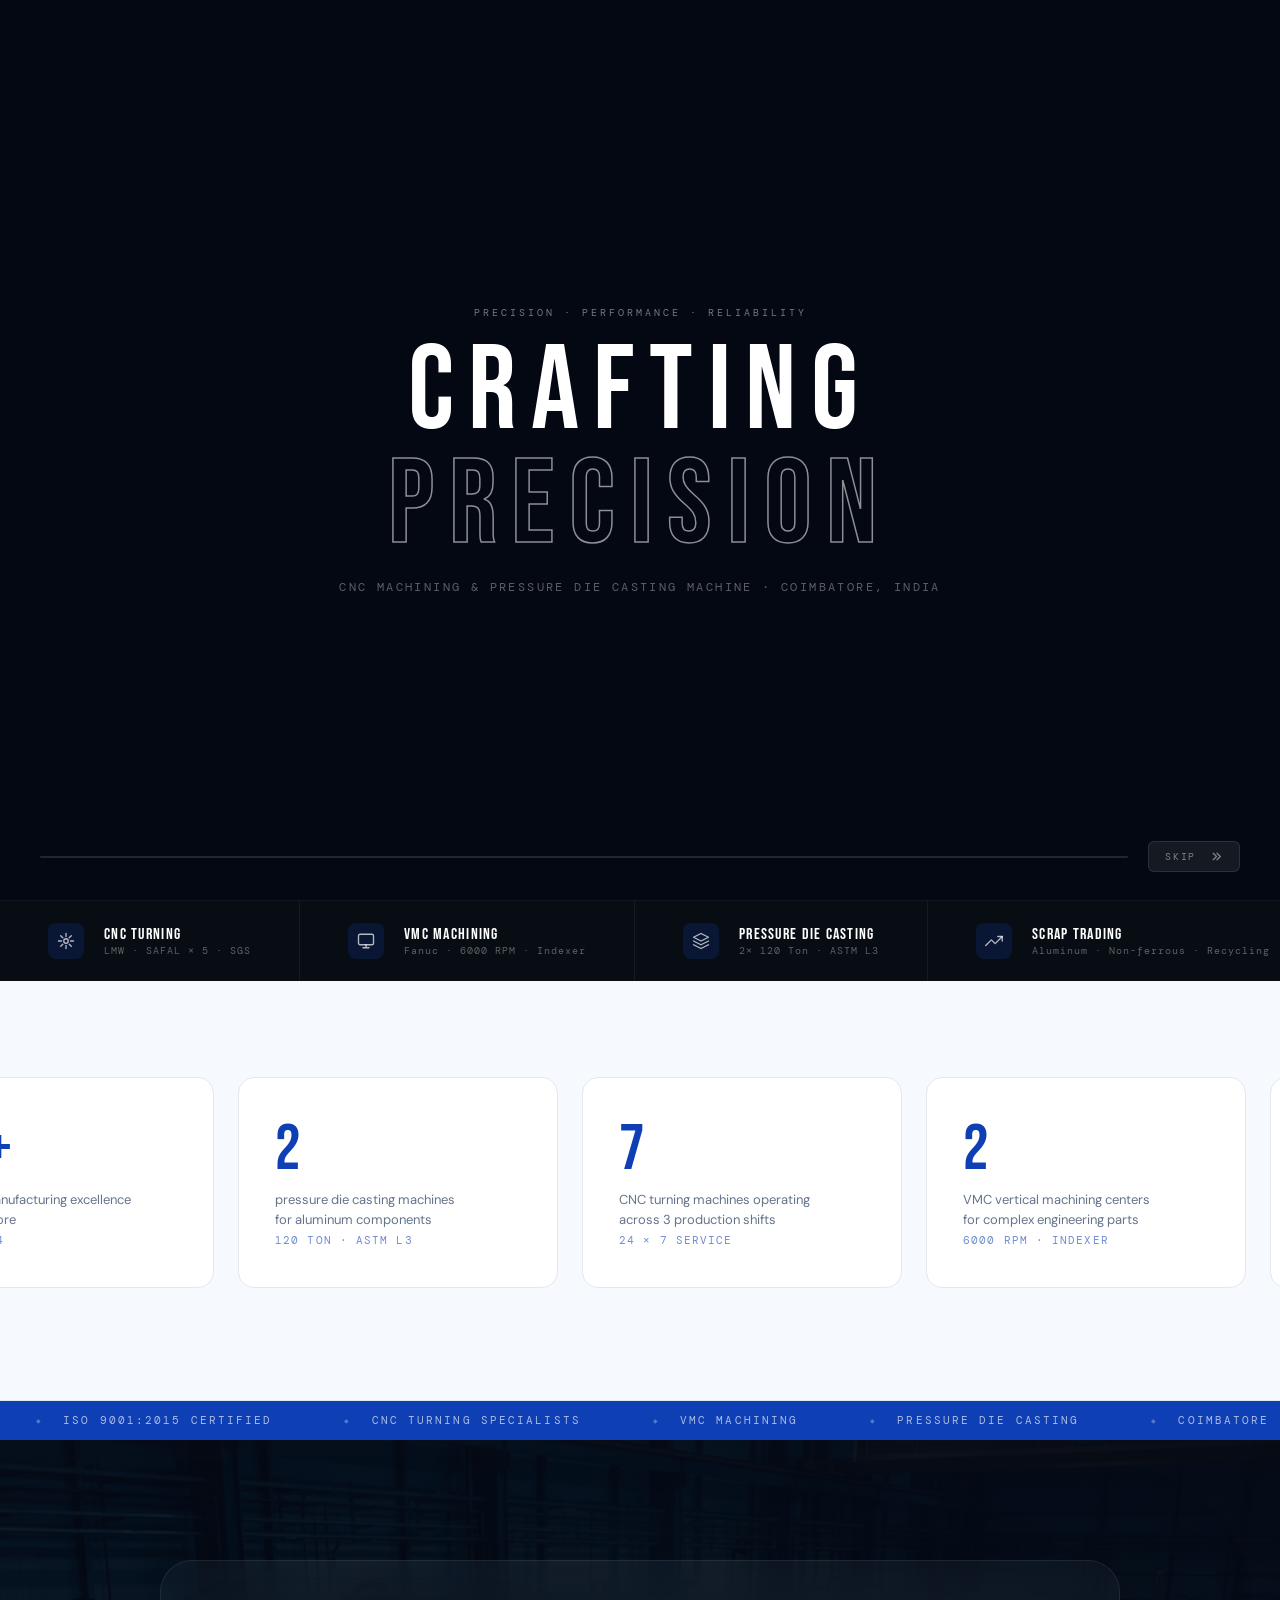
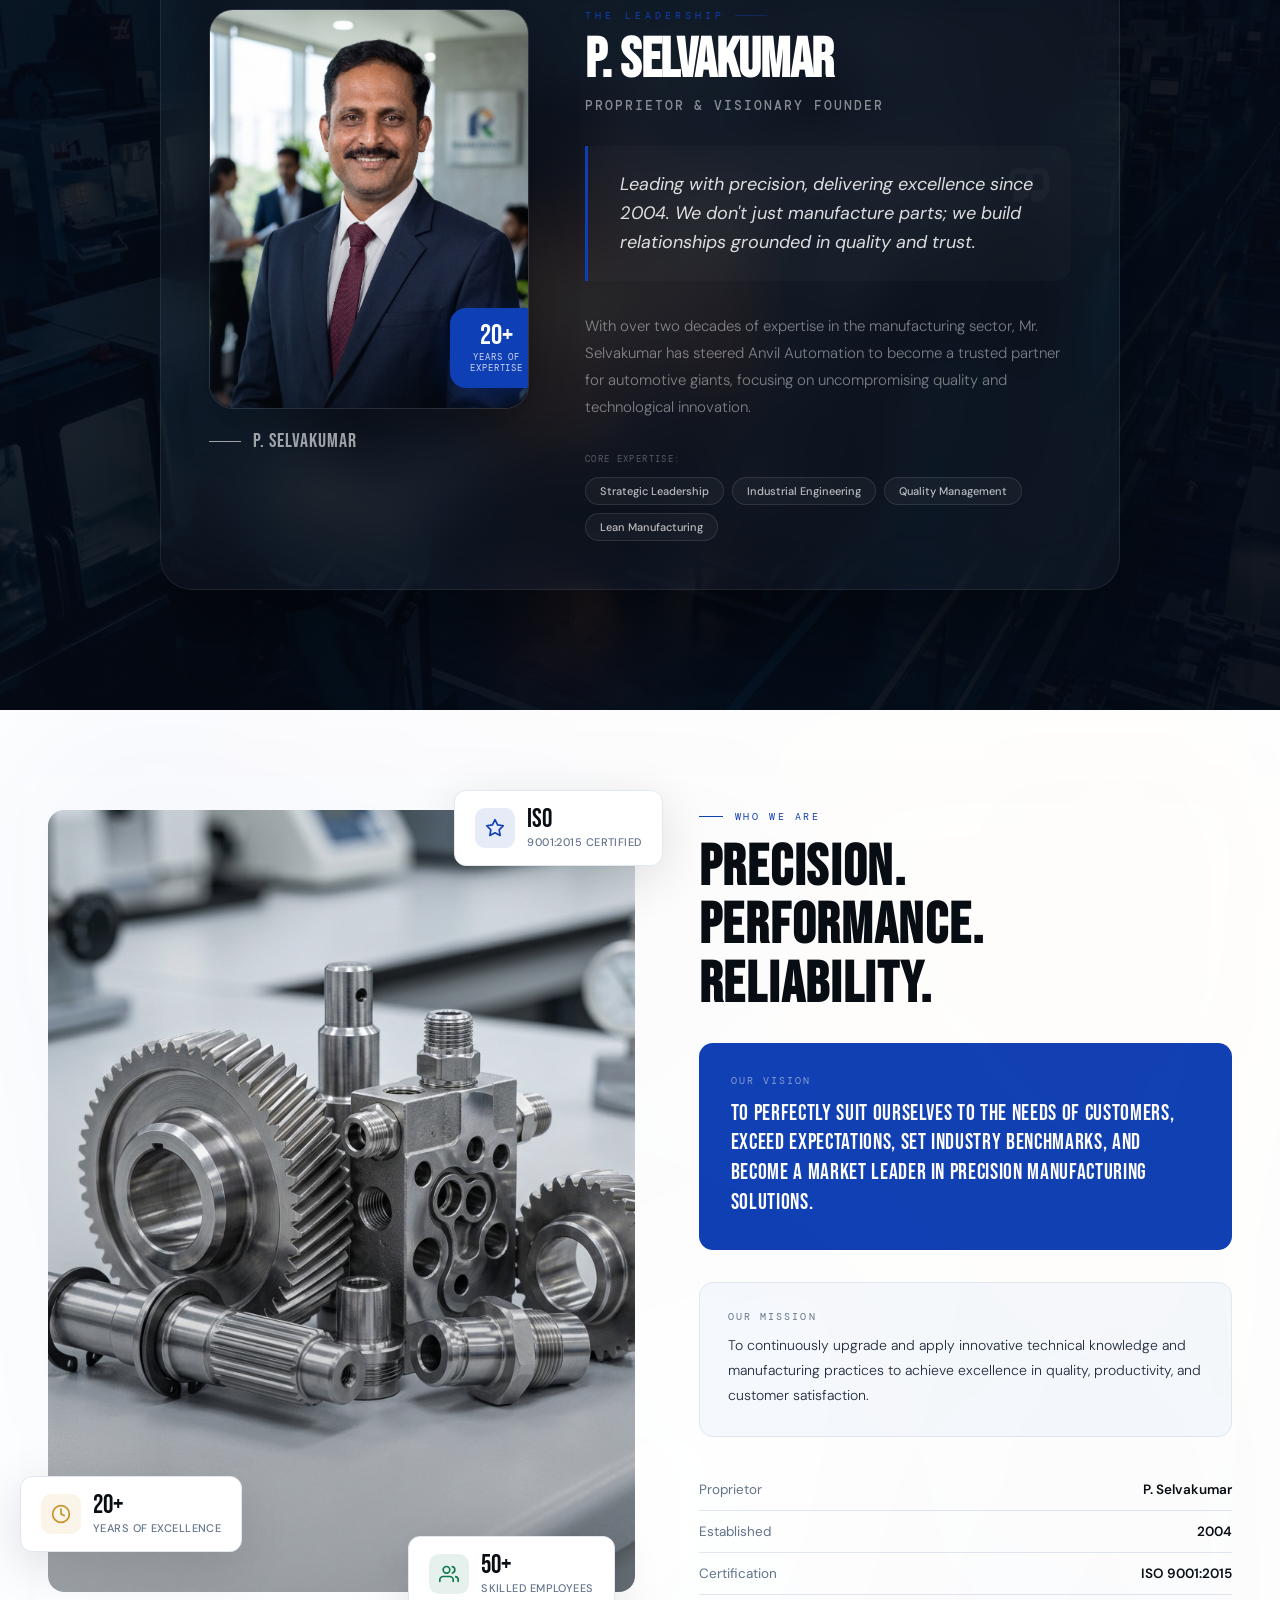
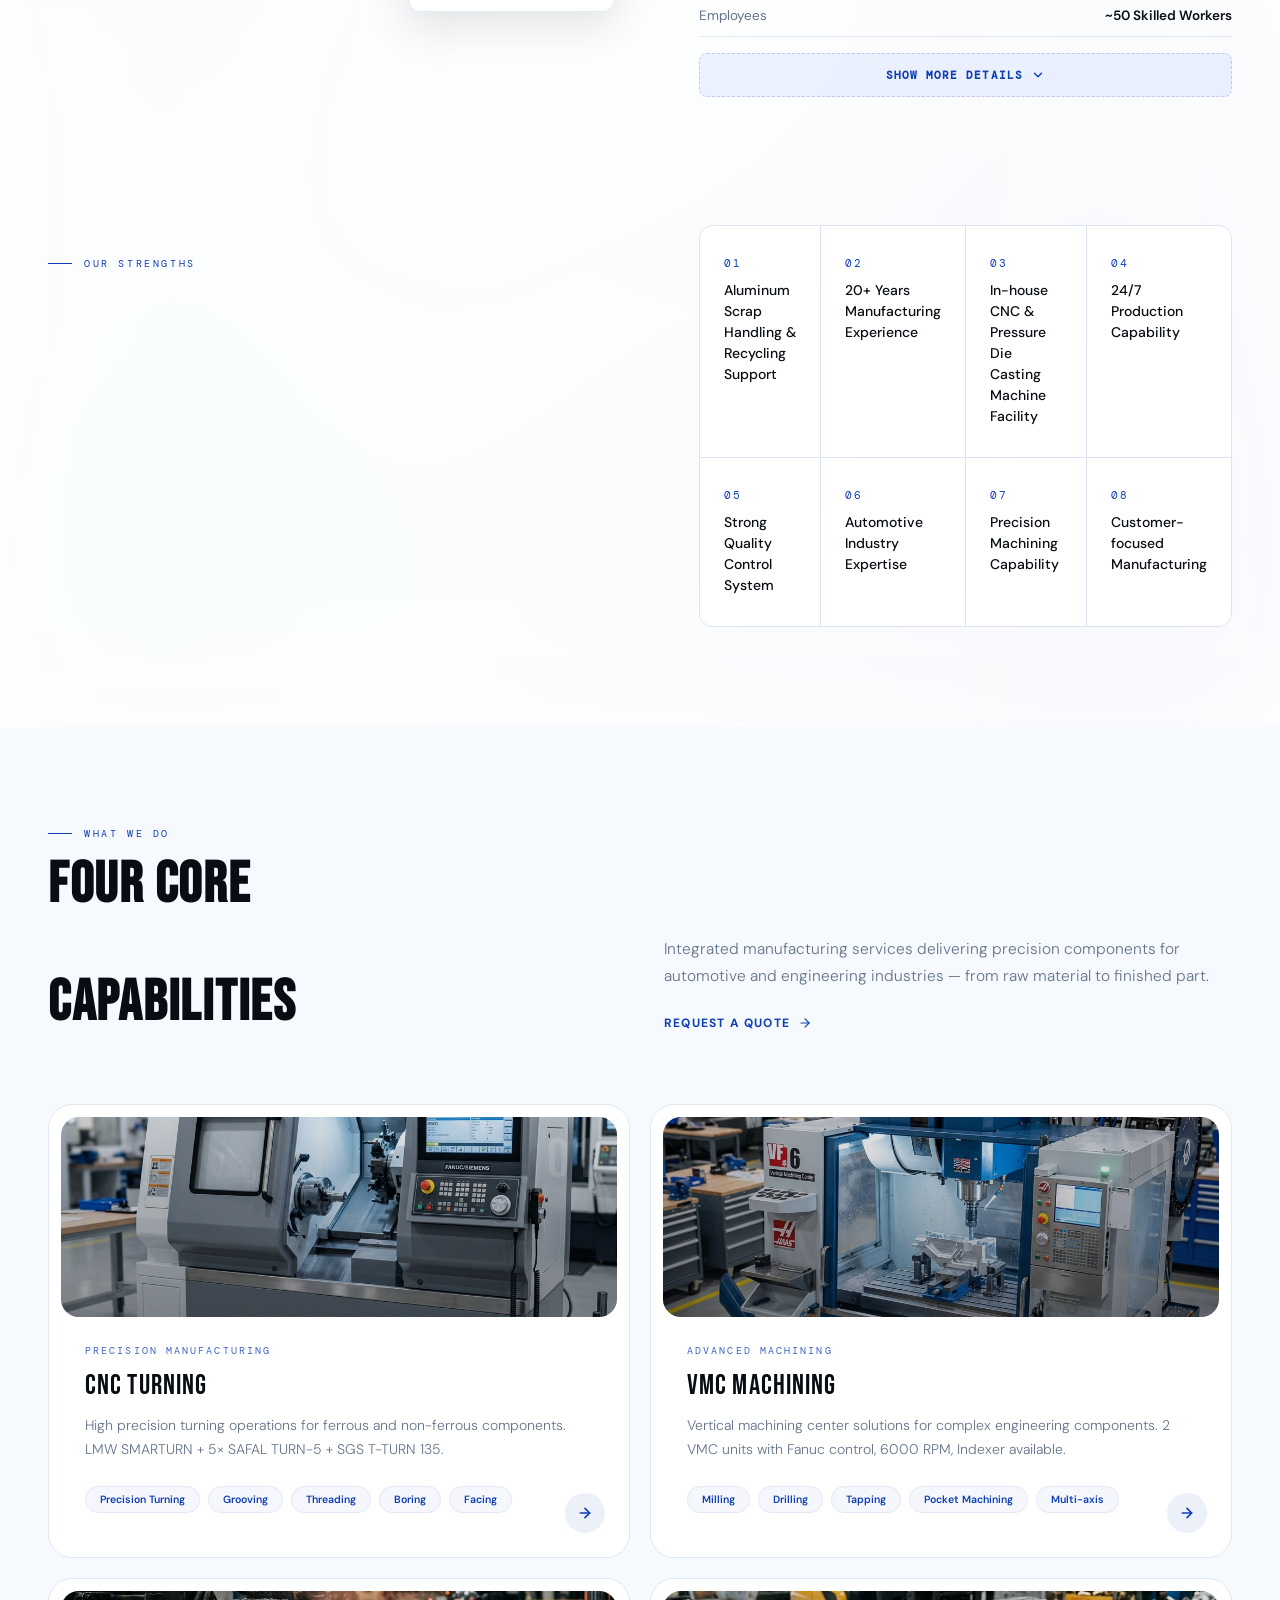
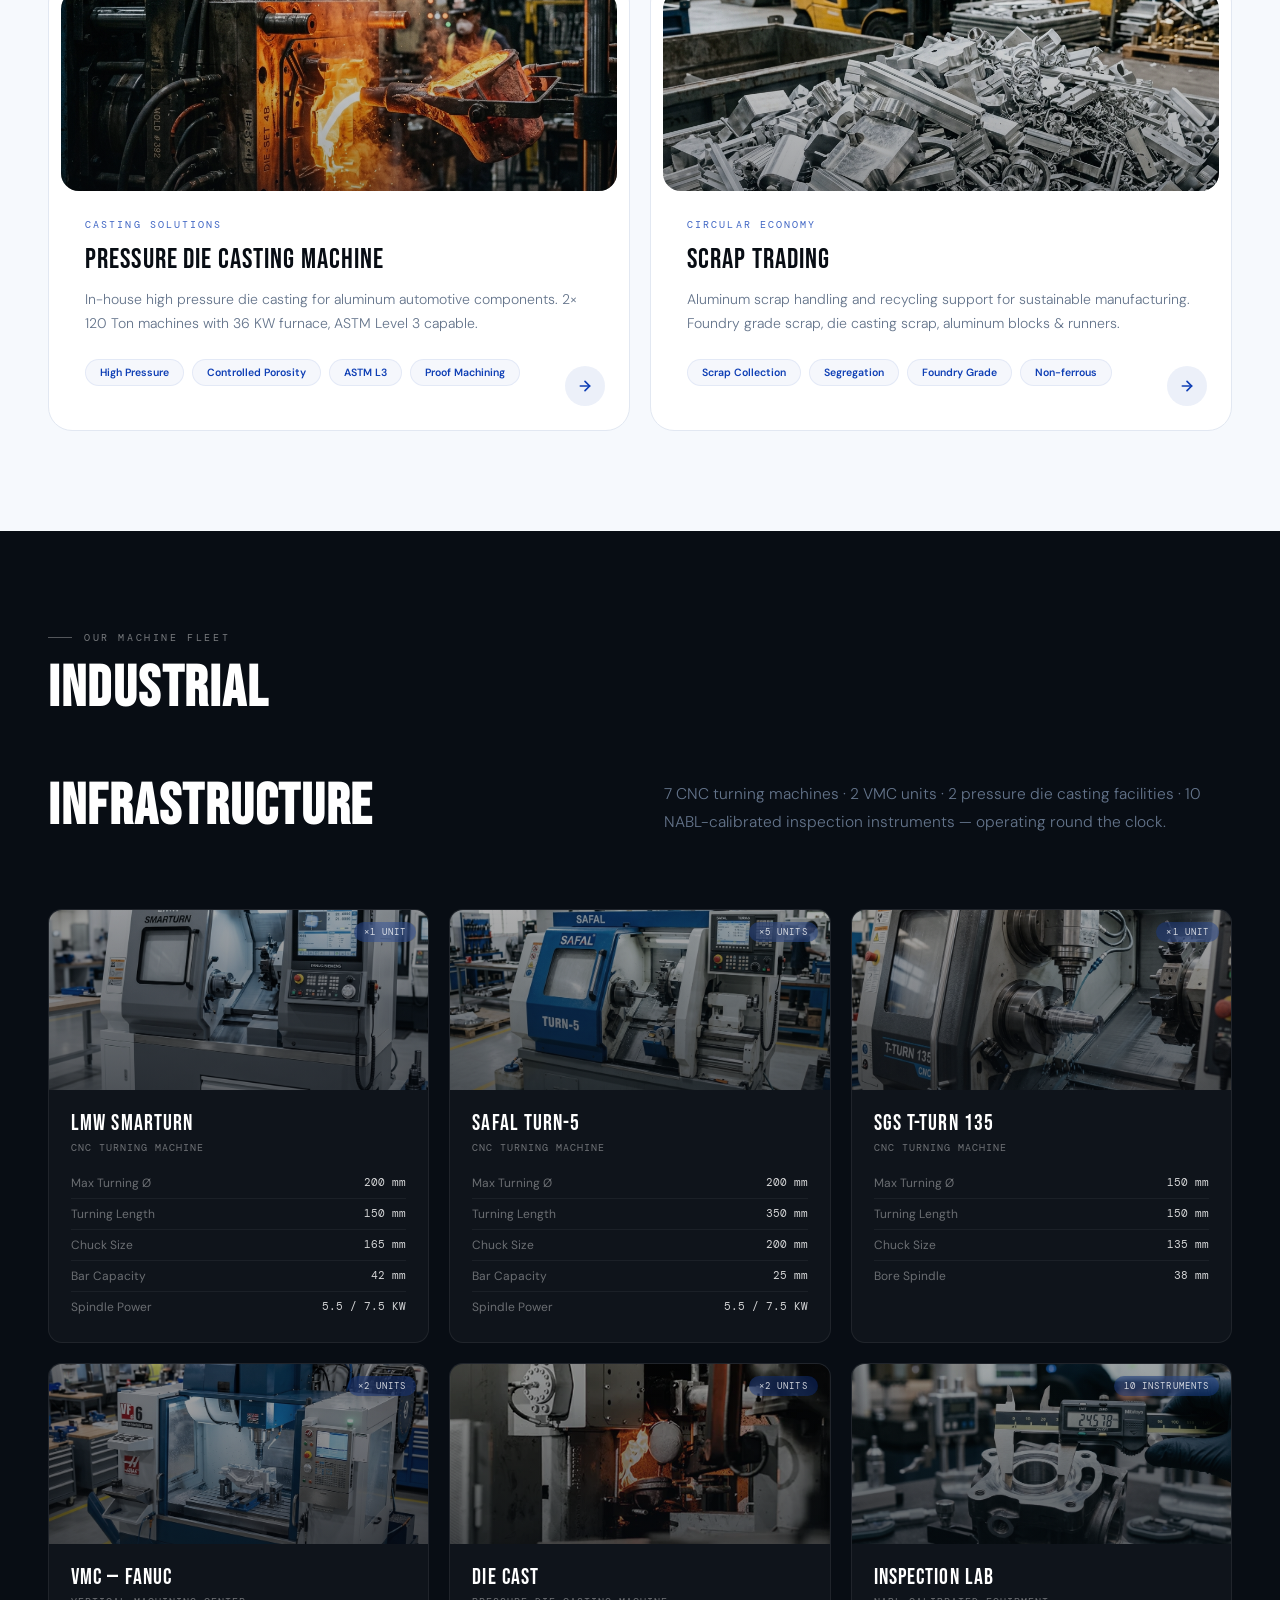
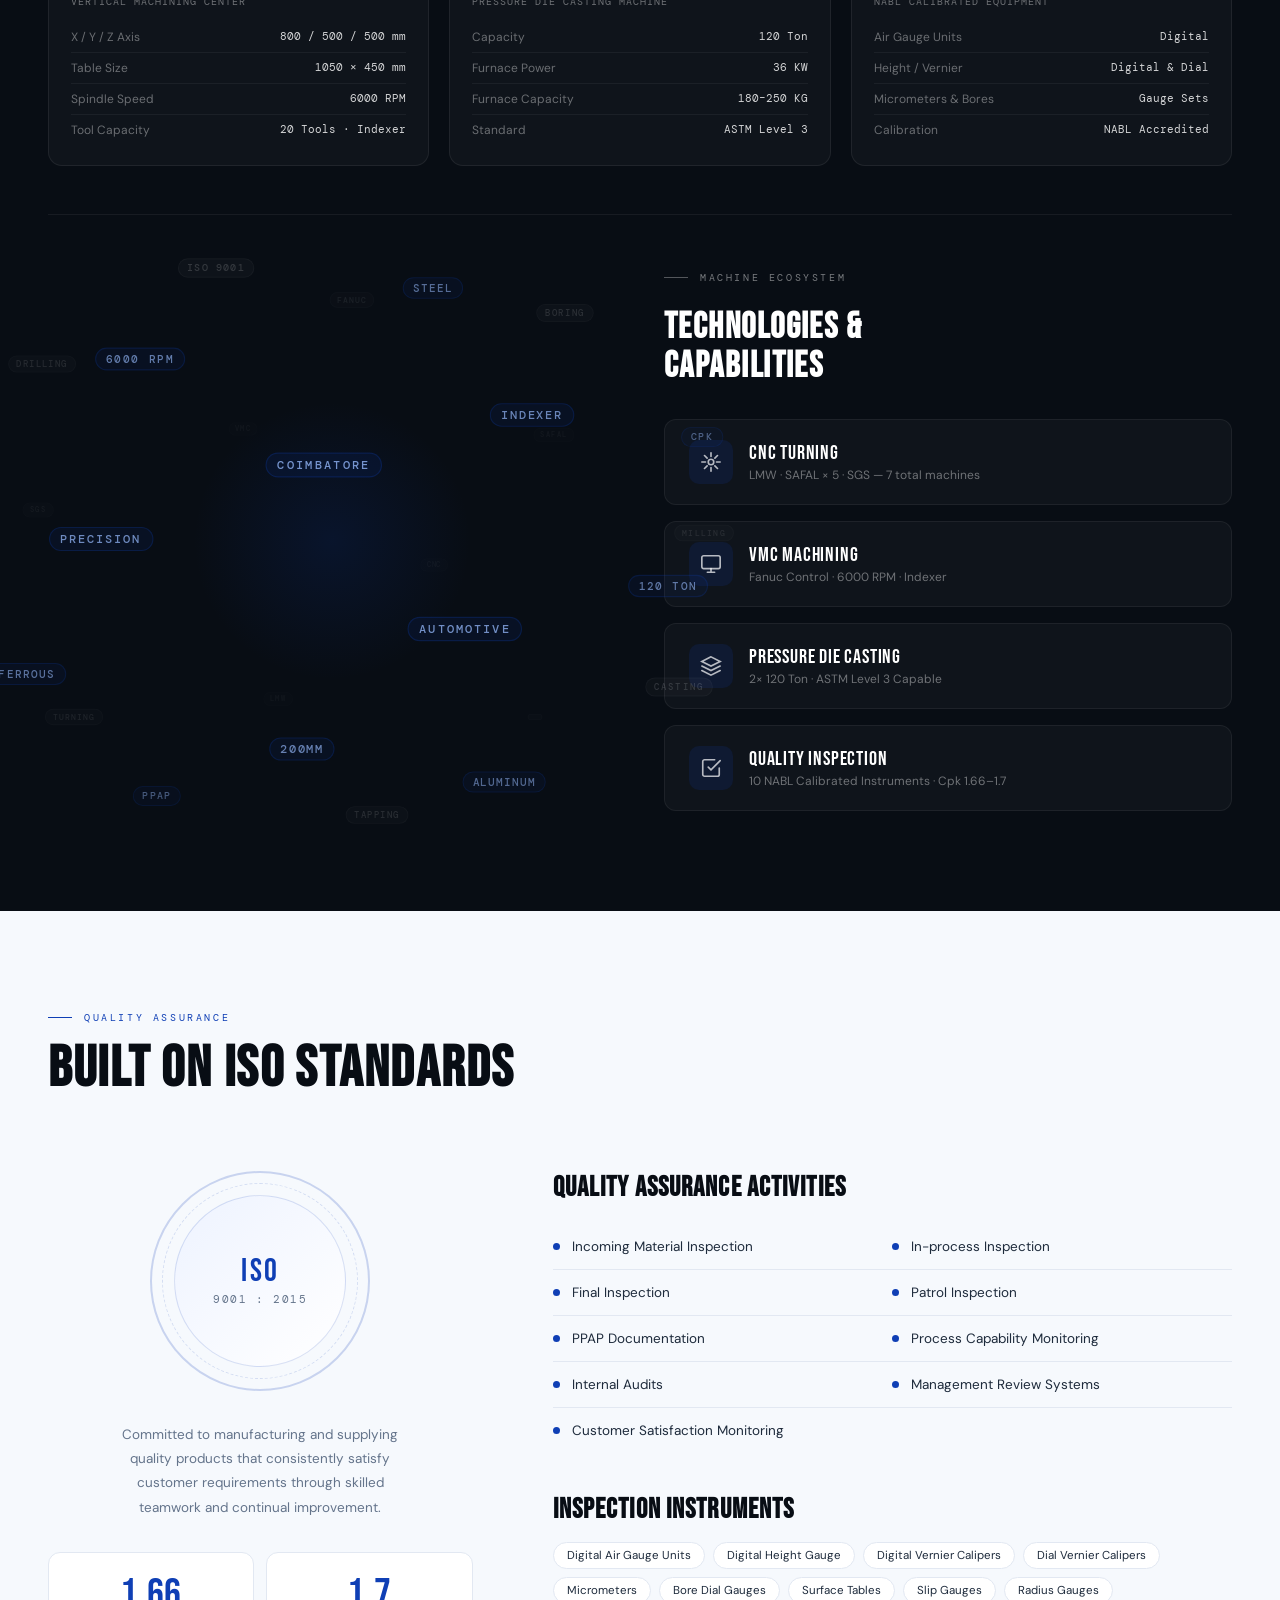
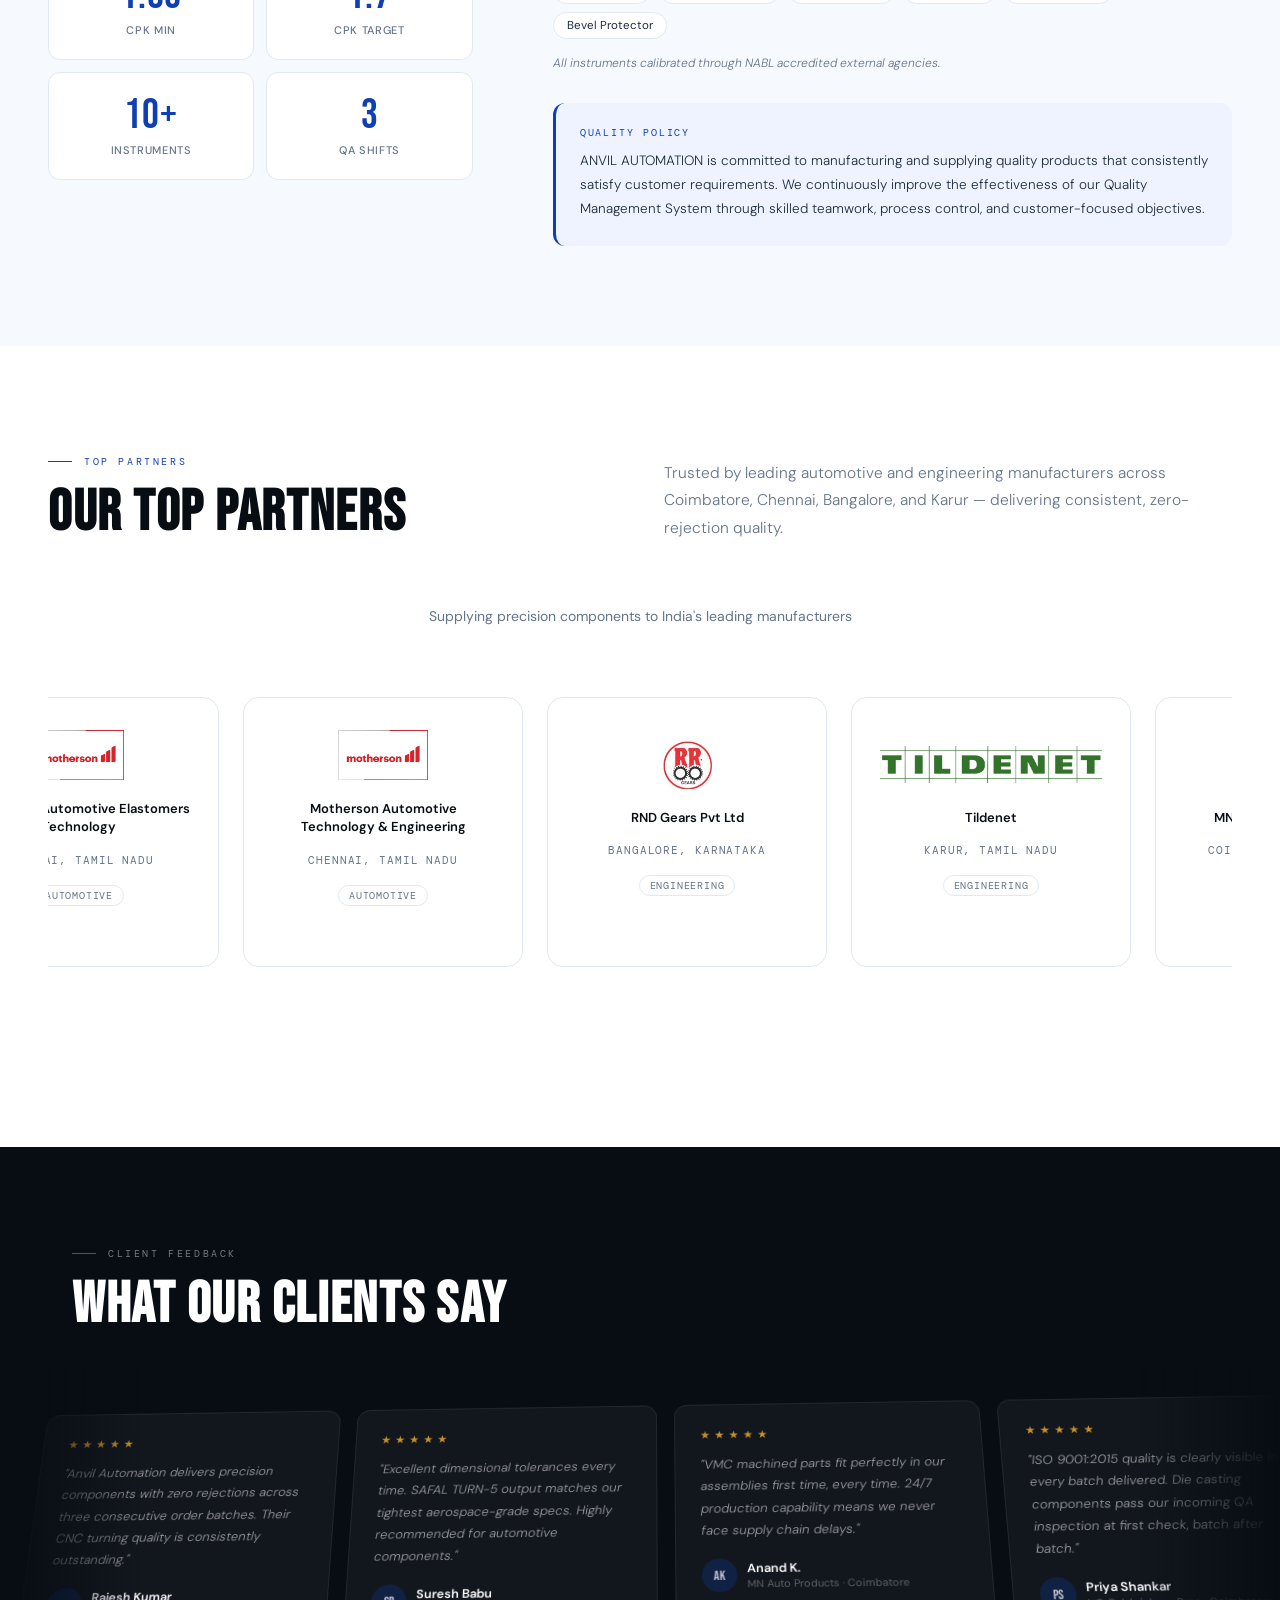
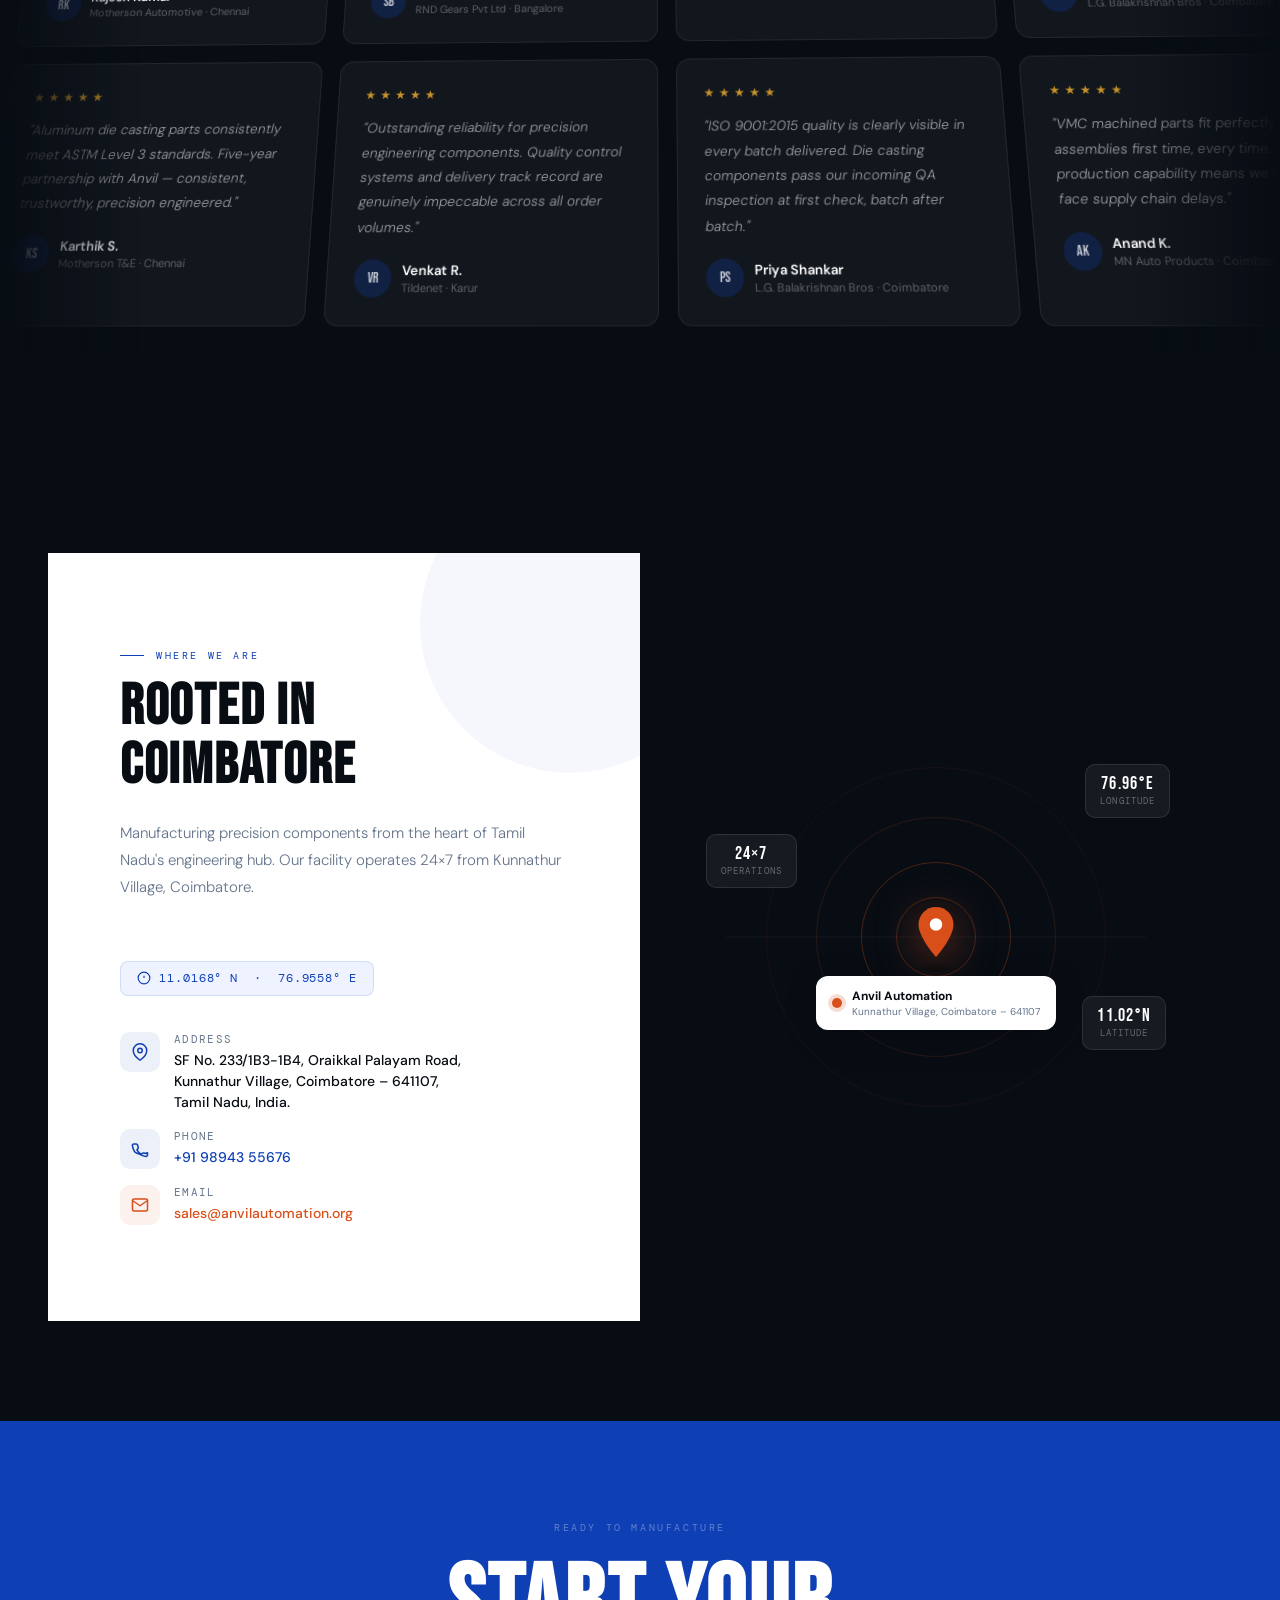
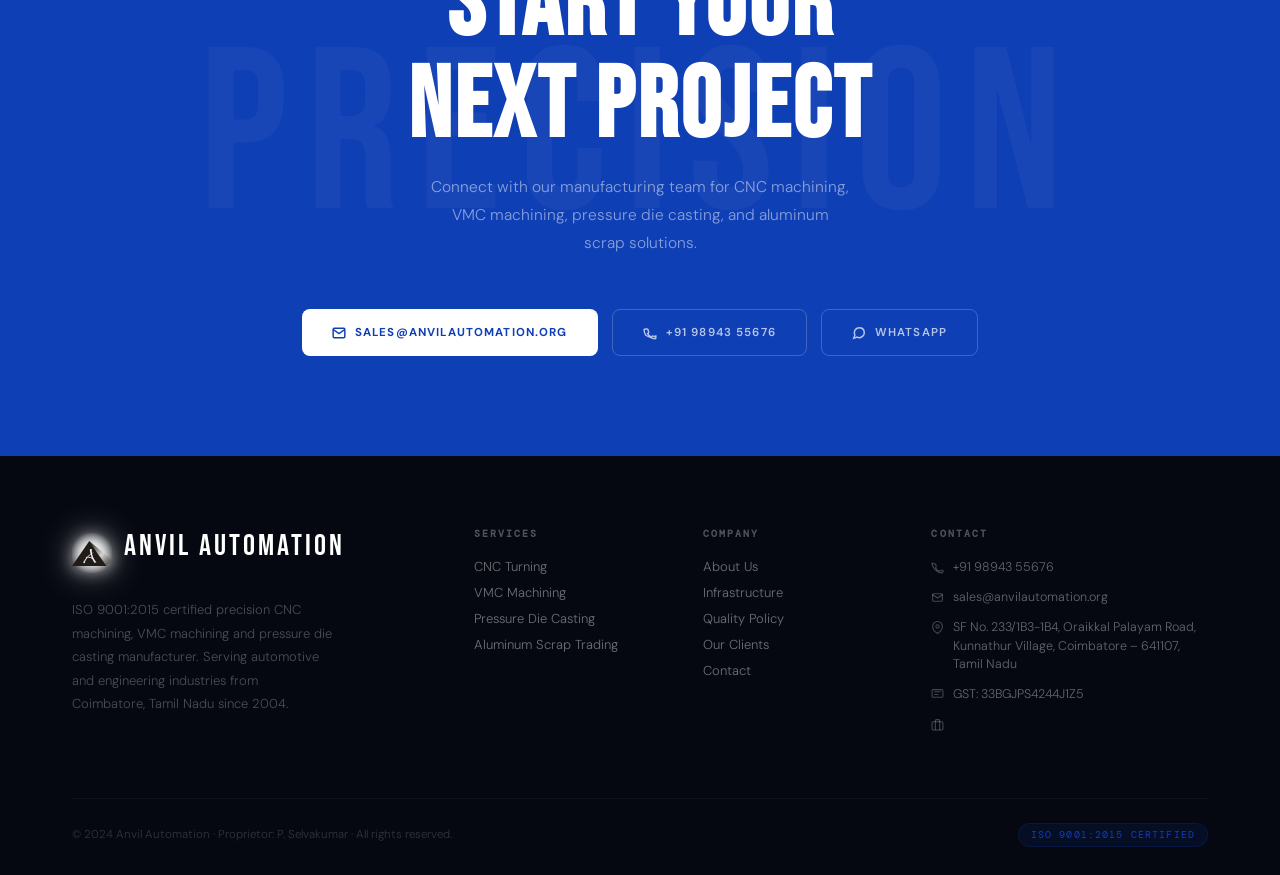
==== commit 82e87c0c: "updated die casting text" ====
--- a/index.html
+++ b/index.html
@@ -4,7 +4,7 @@
 <head>
   <meta charset="UTF-8">
   <meta name="viewport" content="width=device-width, initial-scale=1.0">
-  <title>Anvil Automation — Precision CNC Machining & Die Casting, Coimbatore</title>
+  <title>Anvil Automation — Precision CNC Machining & Pressure Die Casting Machine, Coimbatore</title>
   <meta name="description"
     content="ISO 9001:2015 certified CNC machining, VMC machining and pressure die casting manufacturer in Coimbatore, Tamil Nadu since 2004.">
   <link rel="preconnect" href="https://fonts.googleapis.com">
@@ -27,7 +27,7 @@
   <!-- Open Graph / Facebook -->
   <meta property="og:type" content="website">
   <meta property="og:url" content="https://anvilautomation.org/">
-  <meta property="og:title" content="Anvil Automation — Precision CNC Machining & Die Casting, Coimbatore">
+  <meta property="og:title" content="Anvil Automation — Precision CNC Machining & Pressure Die Casting Machine, Coimbatore">
   <meta property="og:description"
     content="ISO 9001:2015 certified CNC machining, VMC machining and pressure die casting manufacturer in Coimbatore, Tamil Nadu since 2004.">
   <meta property="og:image" content="https://anvilautomation.org/assets/images/logo1.png">
@@ -36,7 +36,7 @@
   <!-- Twitter -->
   <meta name="twitter:card" content="summary_large_image">
   <meta name="twitter:url" content="https://anvilautomation.org/">
-  <meta name="twitter:title" content="Anvil Automation — Precision CNC Machining & Die Casting, Coimbatore">
+  <meta name="twitter:title" content="Anvil Automation — Precision CNC Machining & Pressure Die Casting Machine, Coimbatore">
   <meta name="twitter:description"
     content="ISO 9001:2015 certified CNC machining, VMC machining and pressure die casting manufacturer in Coimbatore, Tamil Nadu since 2004.">
   <meta name="twitter:image" content="https://anvilautomation.org/assets/images/logo1.png">
@@ -110,7 +110,7 @@
         <span class="intro-title-word">CRAFTING</span>
         <span class="intro-title-word accent">PRECISION</span>
       </div>
-      <div class="intro-sub">CNC Machining &amp; Die Casting · Coimbatore, India</div>
+      <div class="intro-sub">CNC Machining &amp; Pressure Die Casting Machine · Coimbatore, India</div>
     </div>
 
     <!-- Bottom: Progress bar + Skip -->
@@ -280,7 +280,7 @@
       </nav>
 
       <div class="mob-footer">
-        <div class="mob-copyright">PRECISION CNC & DIE CASTING · COIMBATORE, INDIA</div>
+        <div class="mob-copyright">PRECISION CNC & PRESSURE DIE CASTING MACHINE · COIMBATORE, INDIA</div>
       </div>
     </div>
   </div>
@@ -309,7 +309,7 @@
         <span class="hero-anvil">ANVIL</span>
         <span class="hero-auto">AUTOMATION</span>
       </div>
-      <p class="hero-desc">Precision CNC machining, VMC machining & pressure die casting for Automotive and General
+      <p class="hero-desc">Precision CNC machining, VMC machining & Pressure Die Casting Machine services for Automotive and General
         Engineering industries. Trusted South India manufacturing partner for 20+ years.</p>
       <div class="hero-actions">
         <a href="mailto:sales@anvilautomation.org" class="btn-hero-p">
@@ -580,7 +580,7 @@
           </div>
           <div class="str-item">
             <div class="str-n">03</div>
-            <div class="str-t">In-house CNC & Die Casting Facility</div>
+            <div class="str-t">In-house CNC & Pressure Die Casting Machine Facility</div>
           </div>
           <div class="str-item">
             <div class="str-n">04</div>
@@ -683,7 +683,7 @@
           </div>
           <div class="svc-body">
             <div class="svc-cat">Casting Solutions</div>
-            <div class="svc-title">Pressure Die Casting</div>
+            <div class="svc-title">Pressure Die Casting Machine</div>
             <p class="svc-desc">In-house high pressure die casting for aluminum automotive components. 2× 120 Ton
               machines with 36 KW furnace, ASTM Level 3 capable.</p>
             <div class="svc-feats"><span class="svc-feat">High Pressure</span><span class="svc-feat">Controlled
